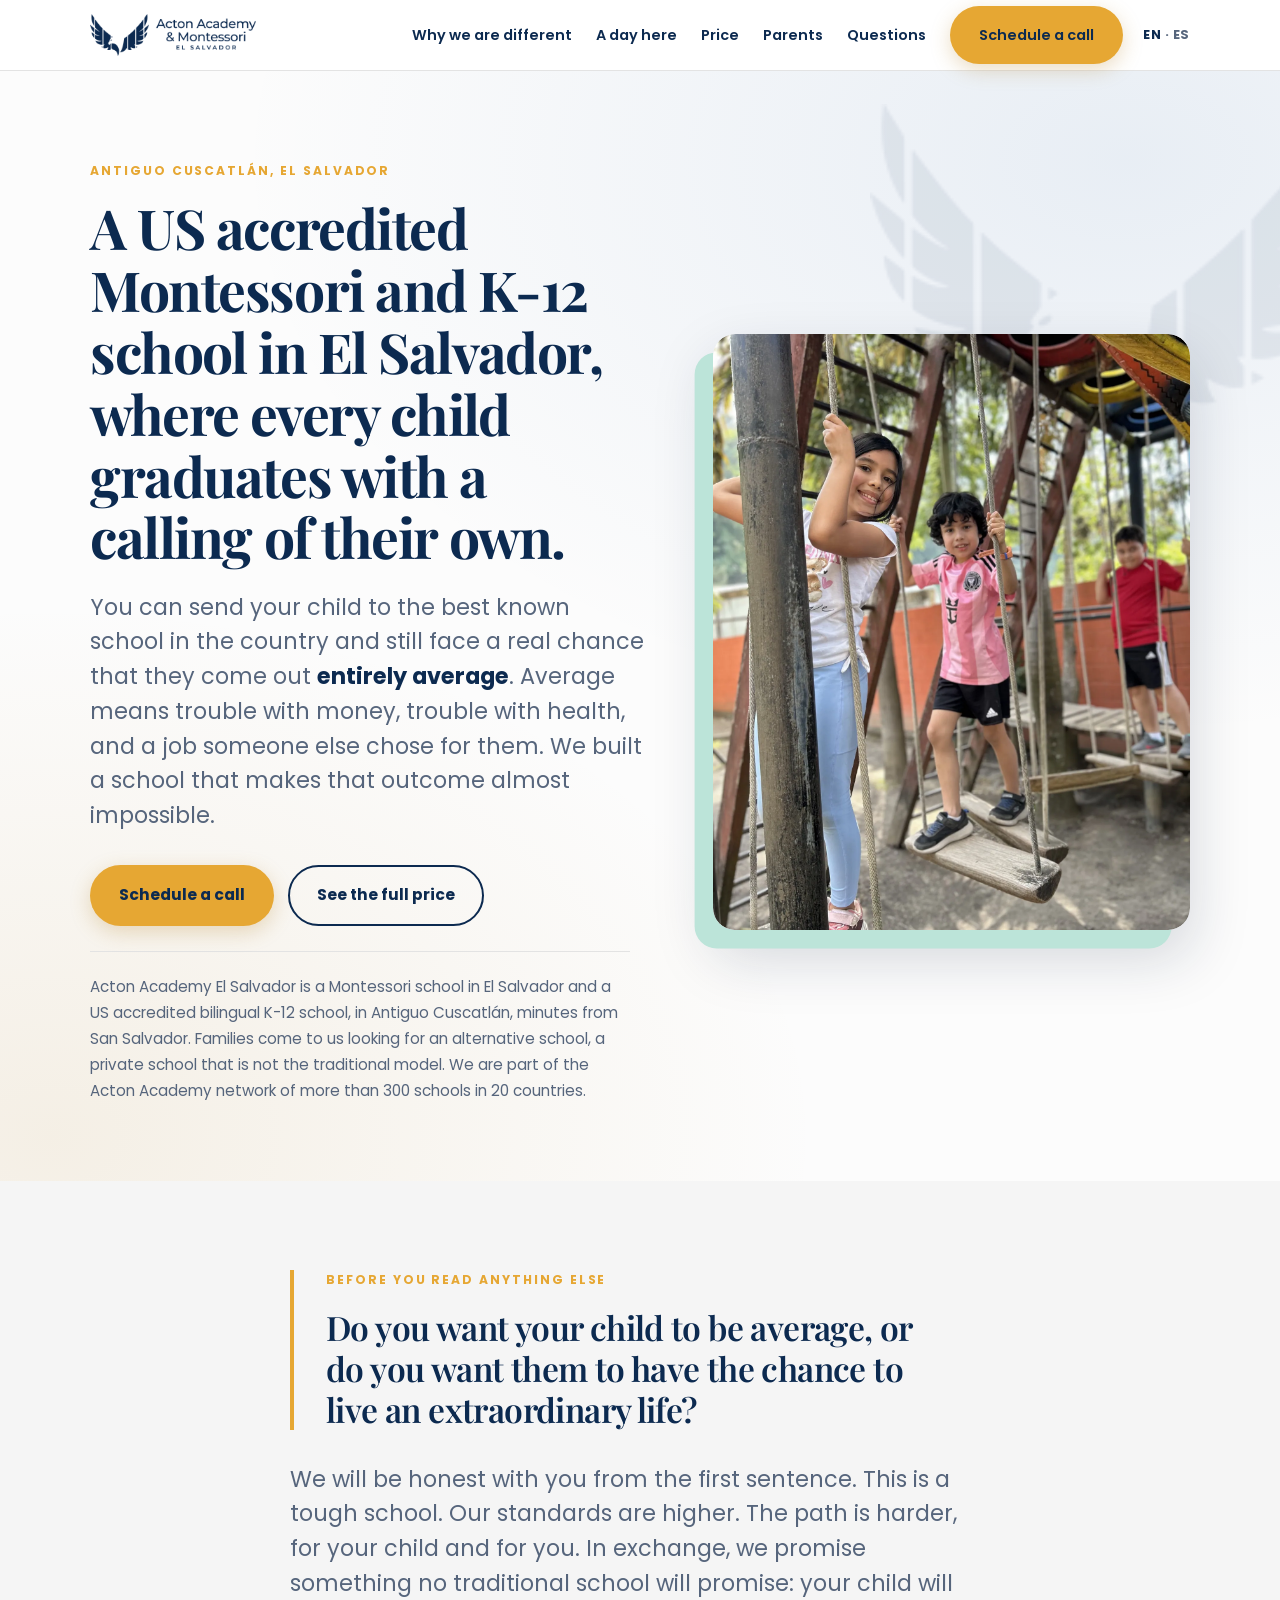
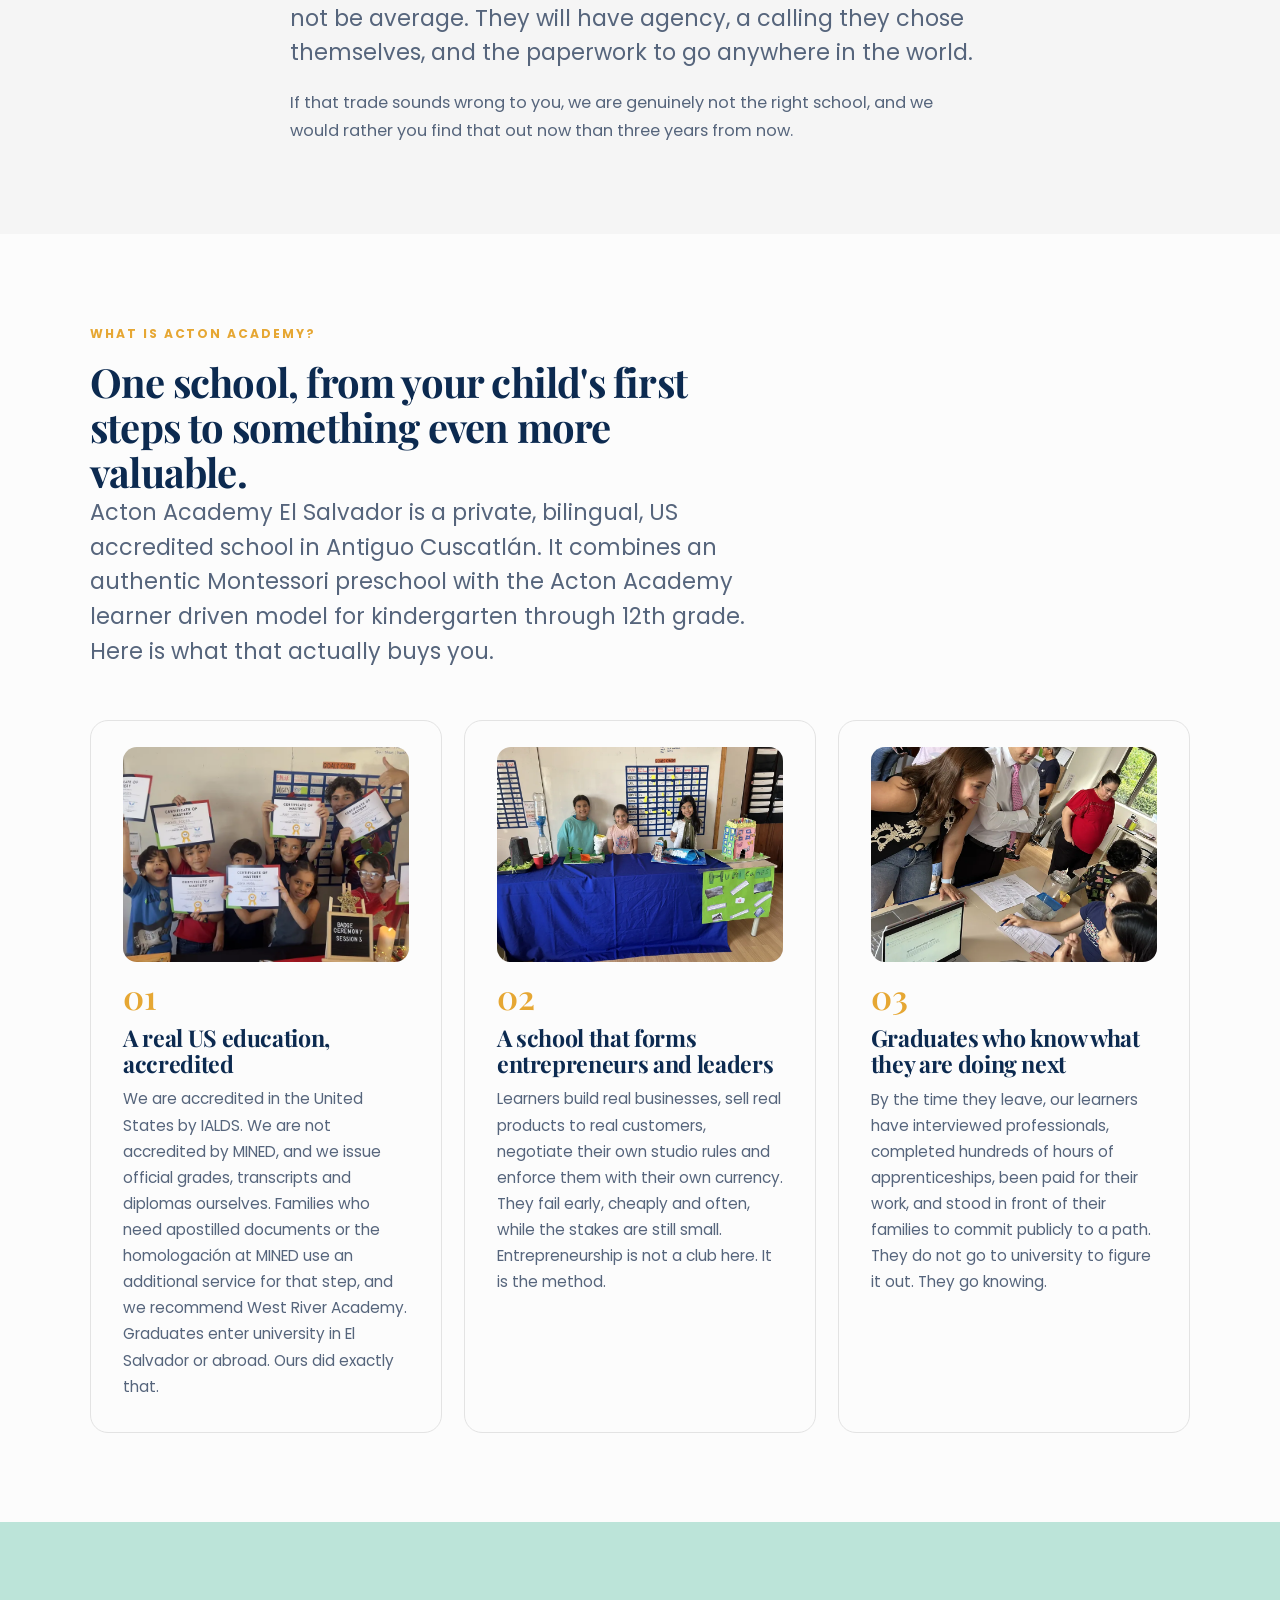
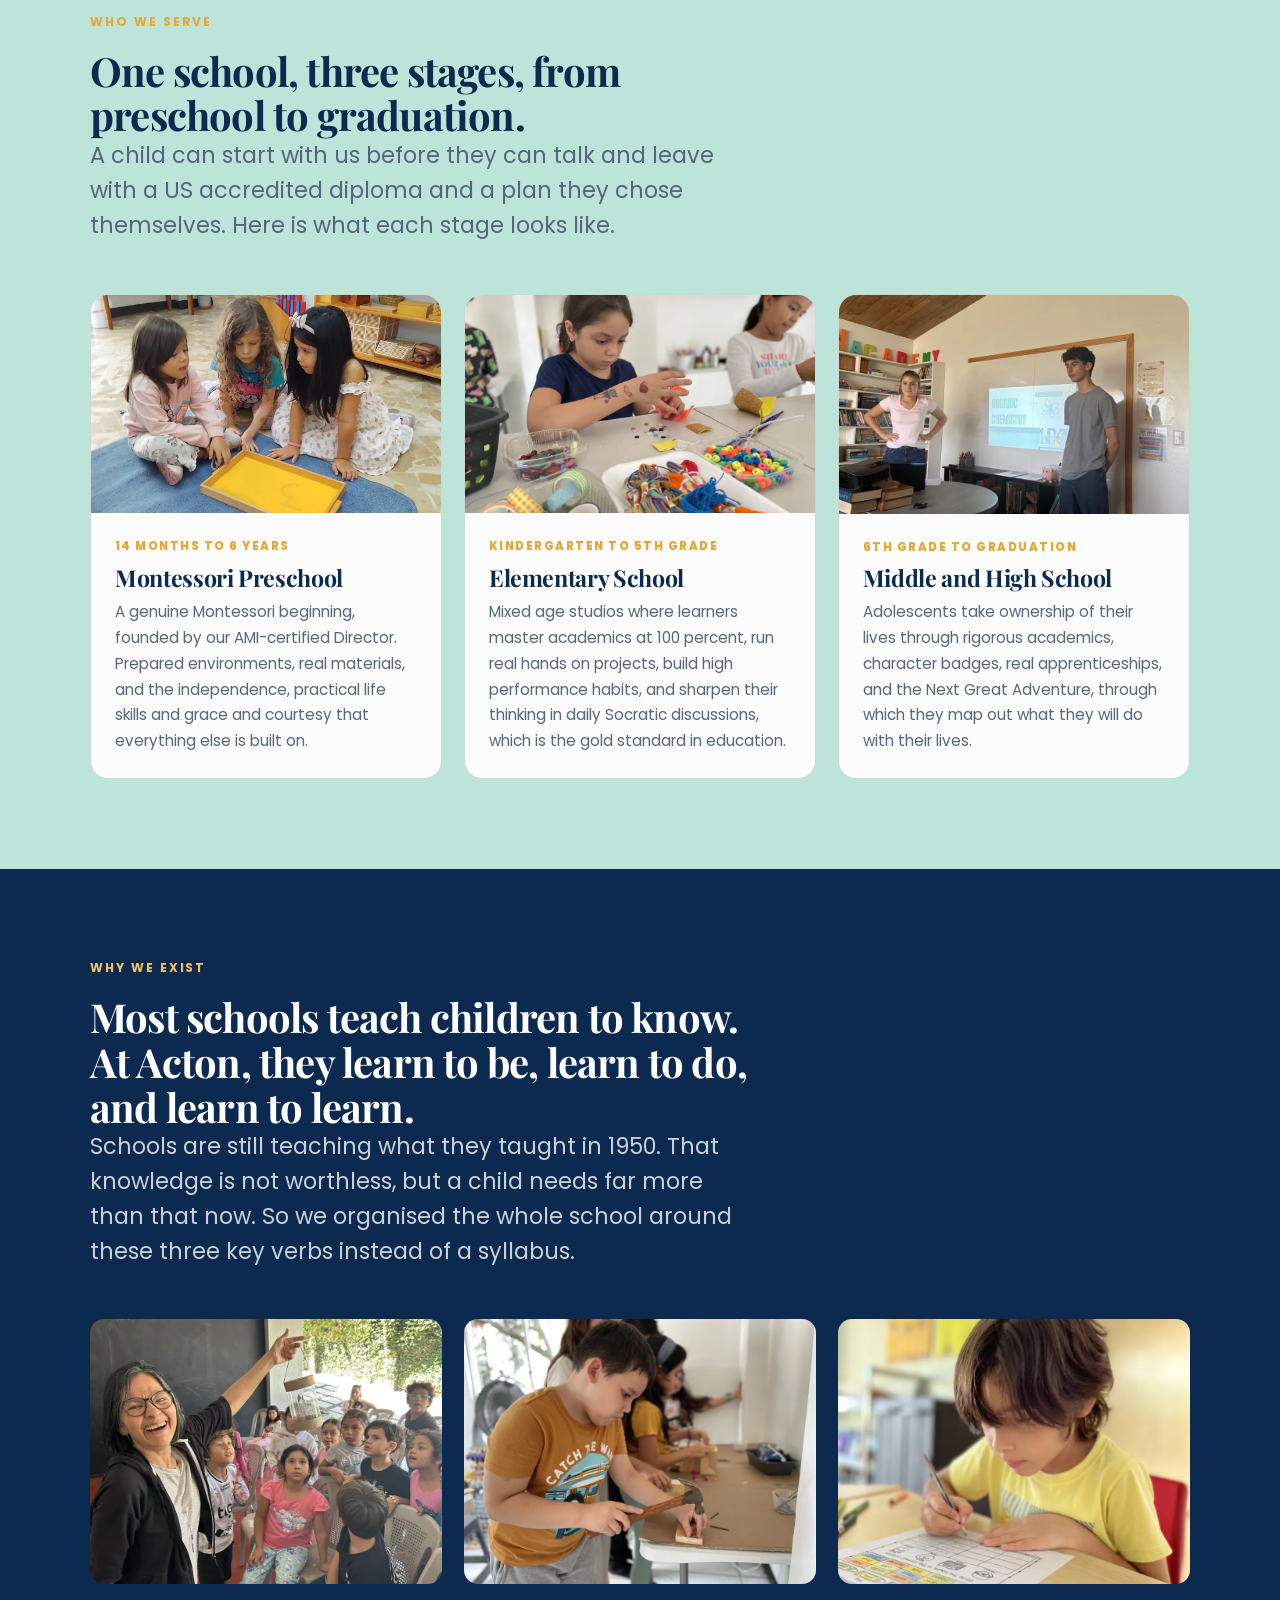
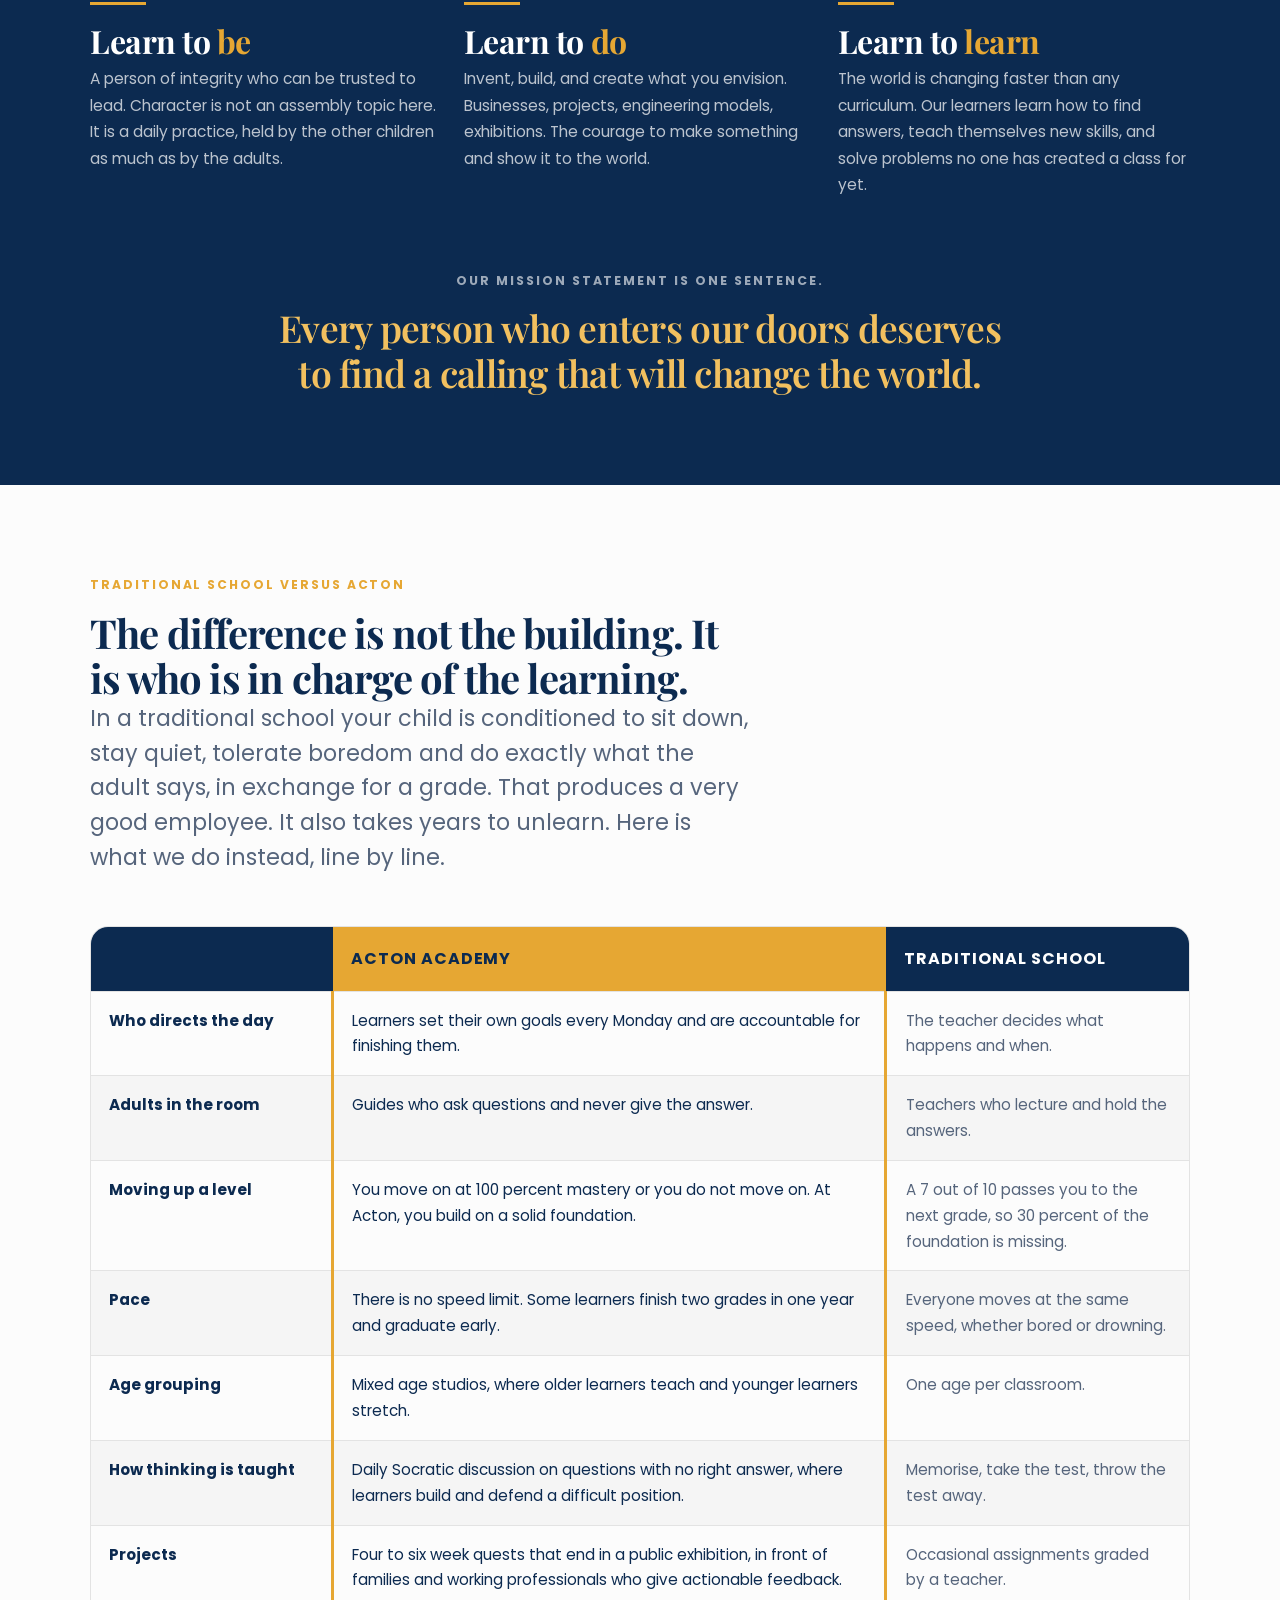
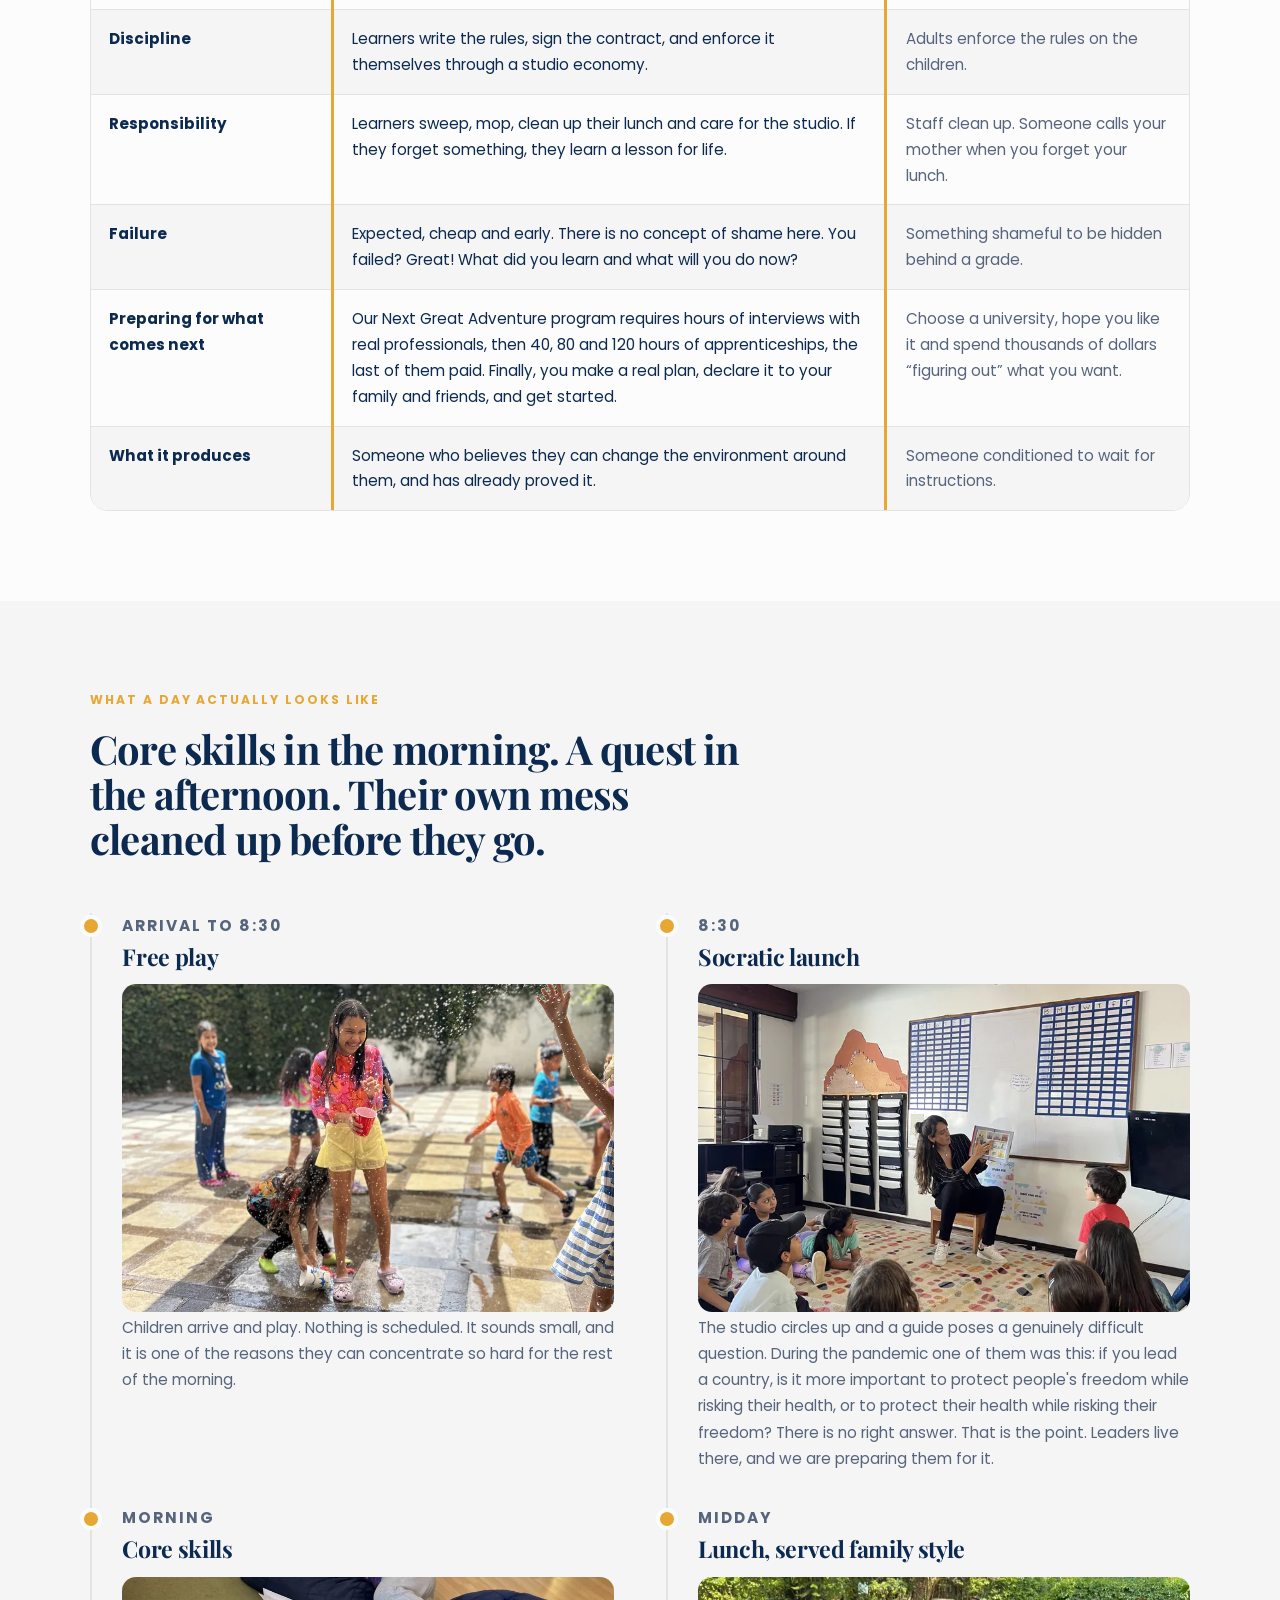
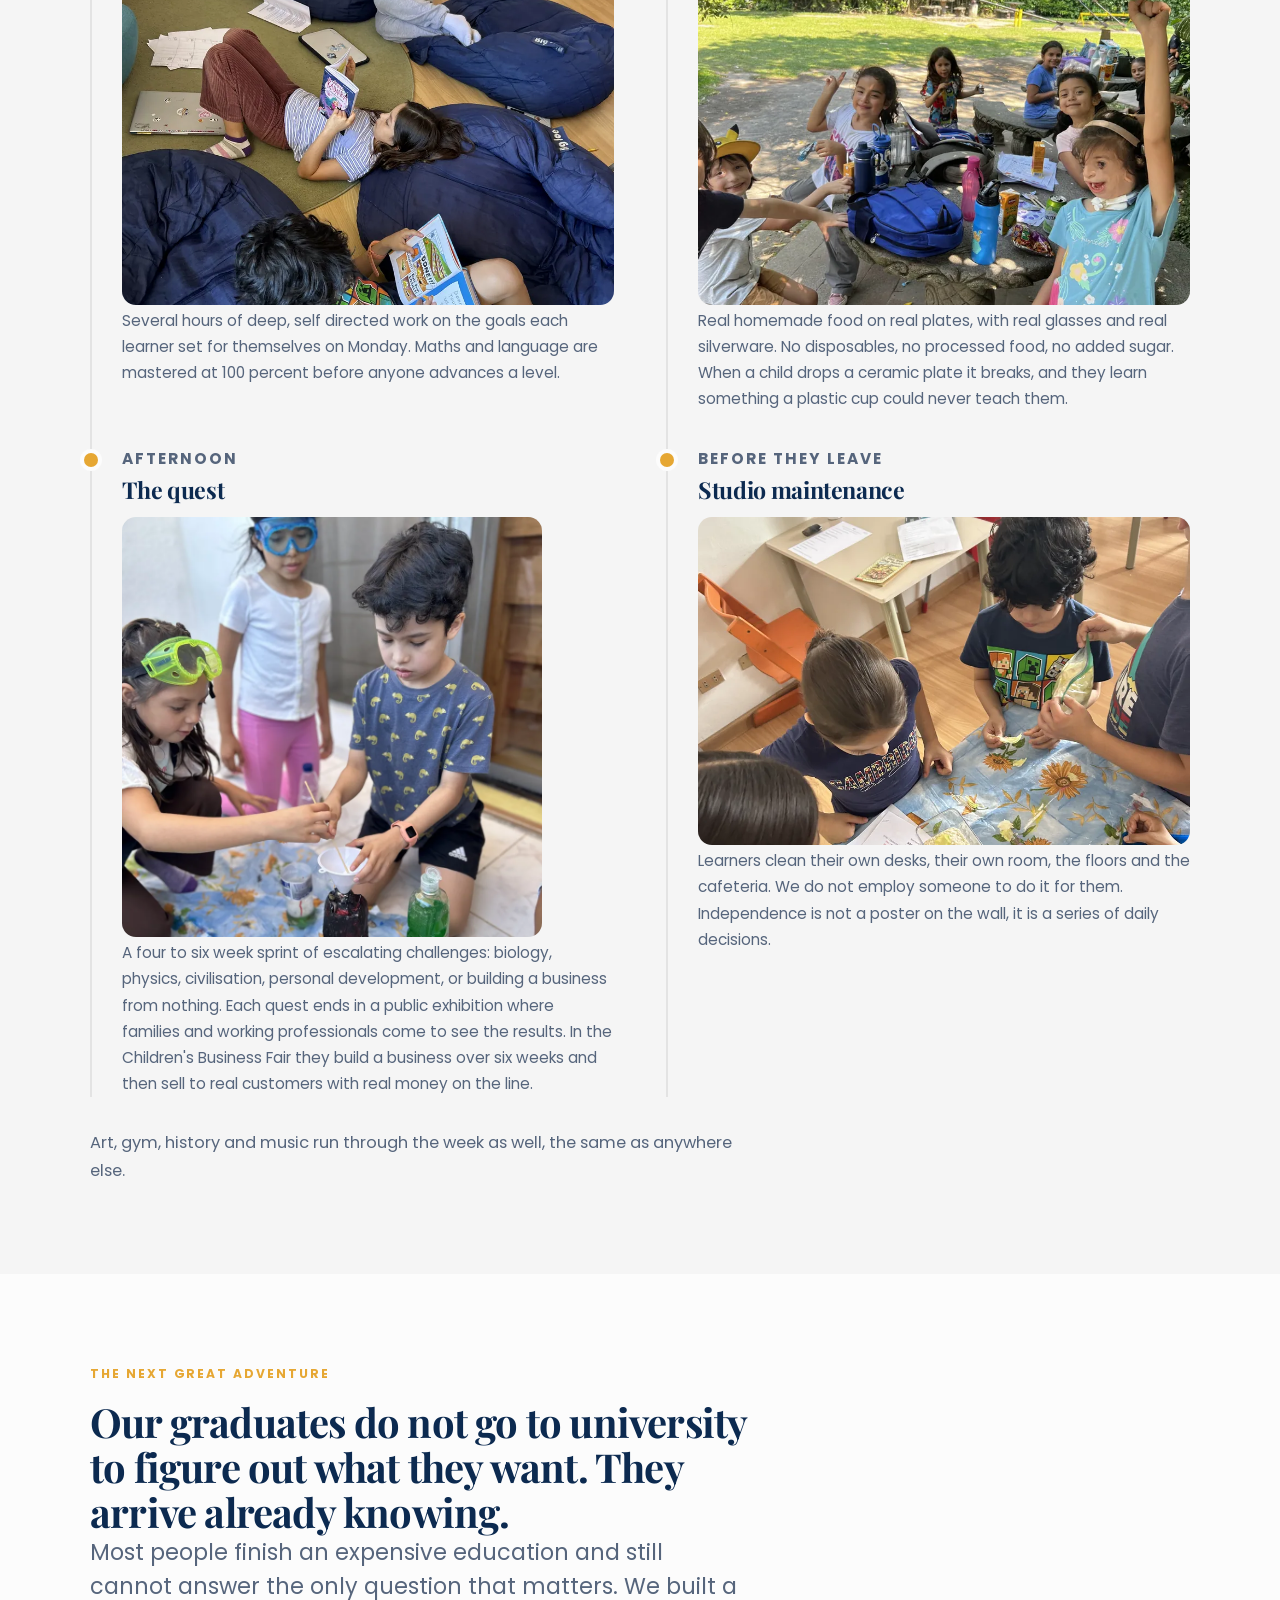
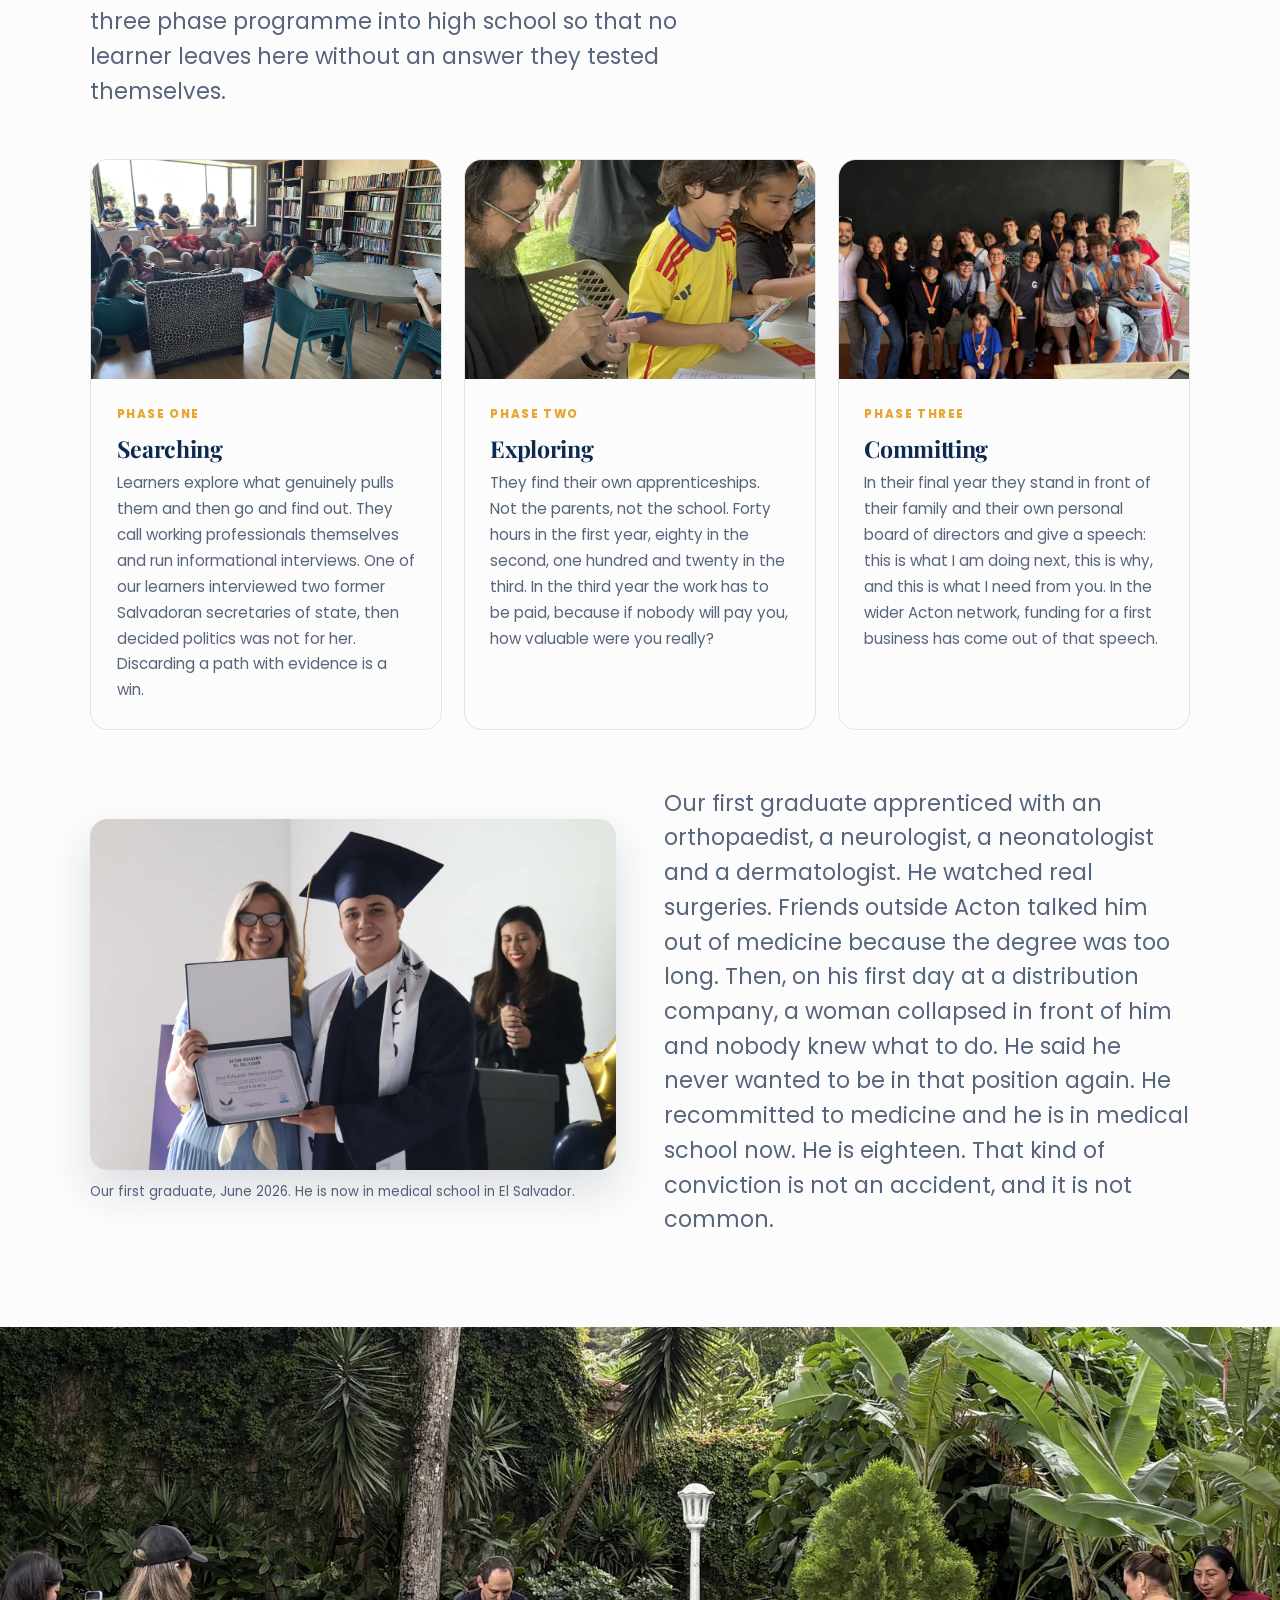
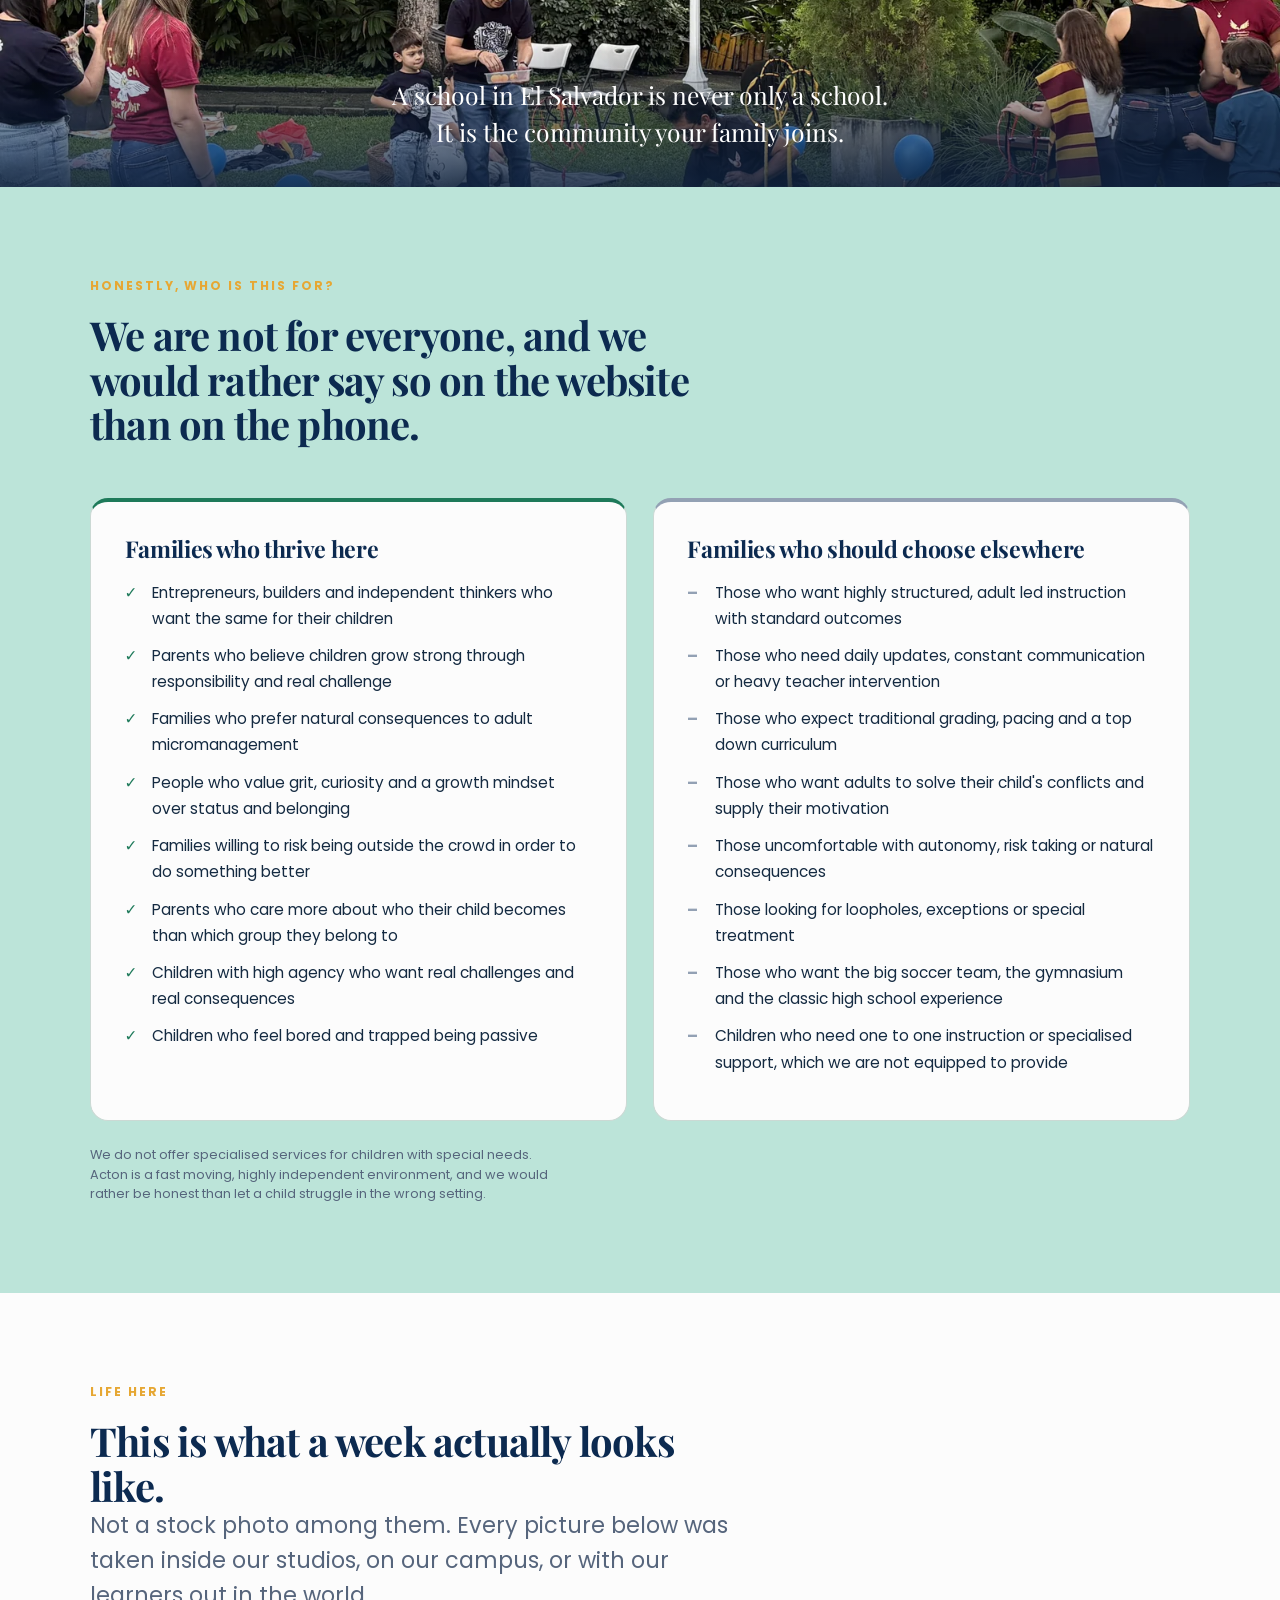
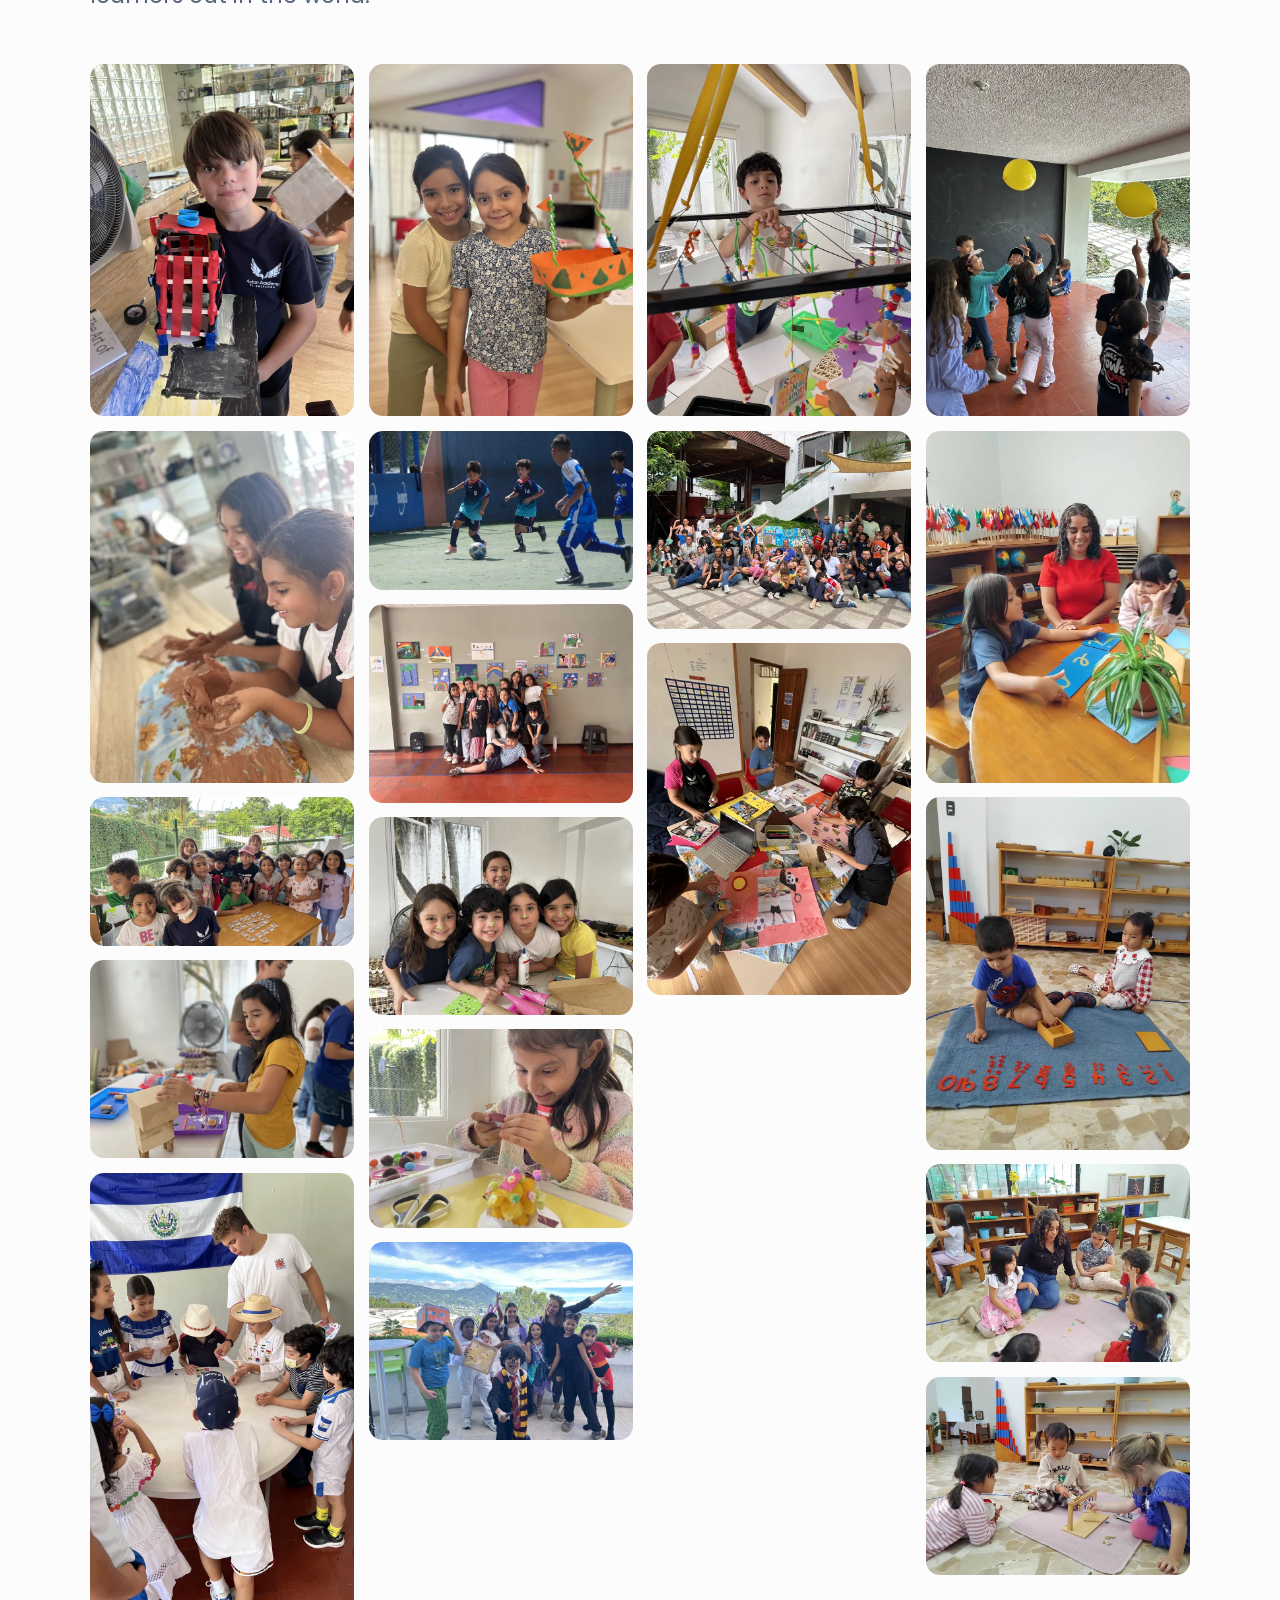
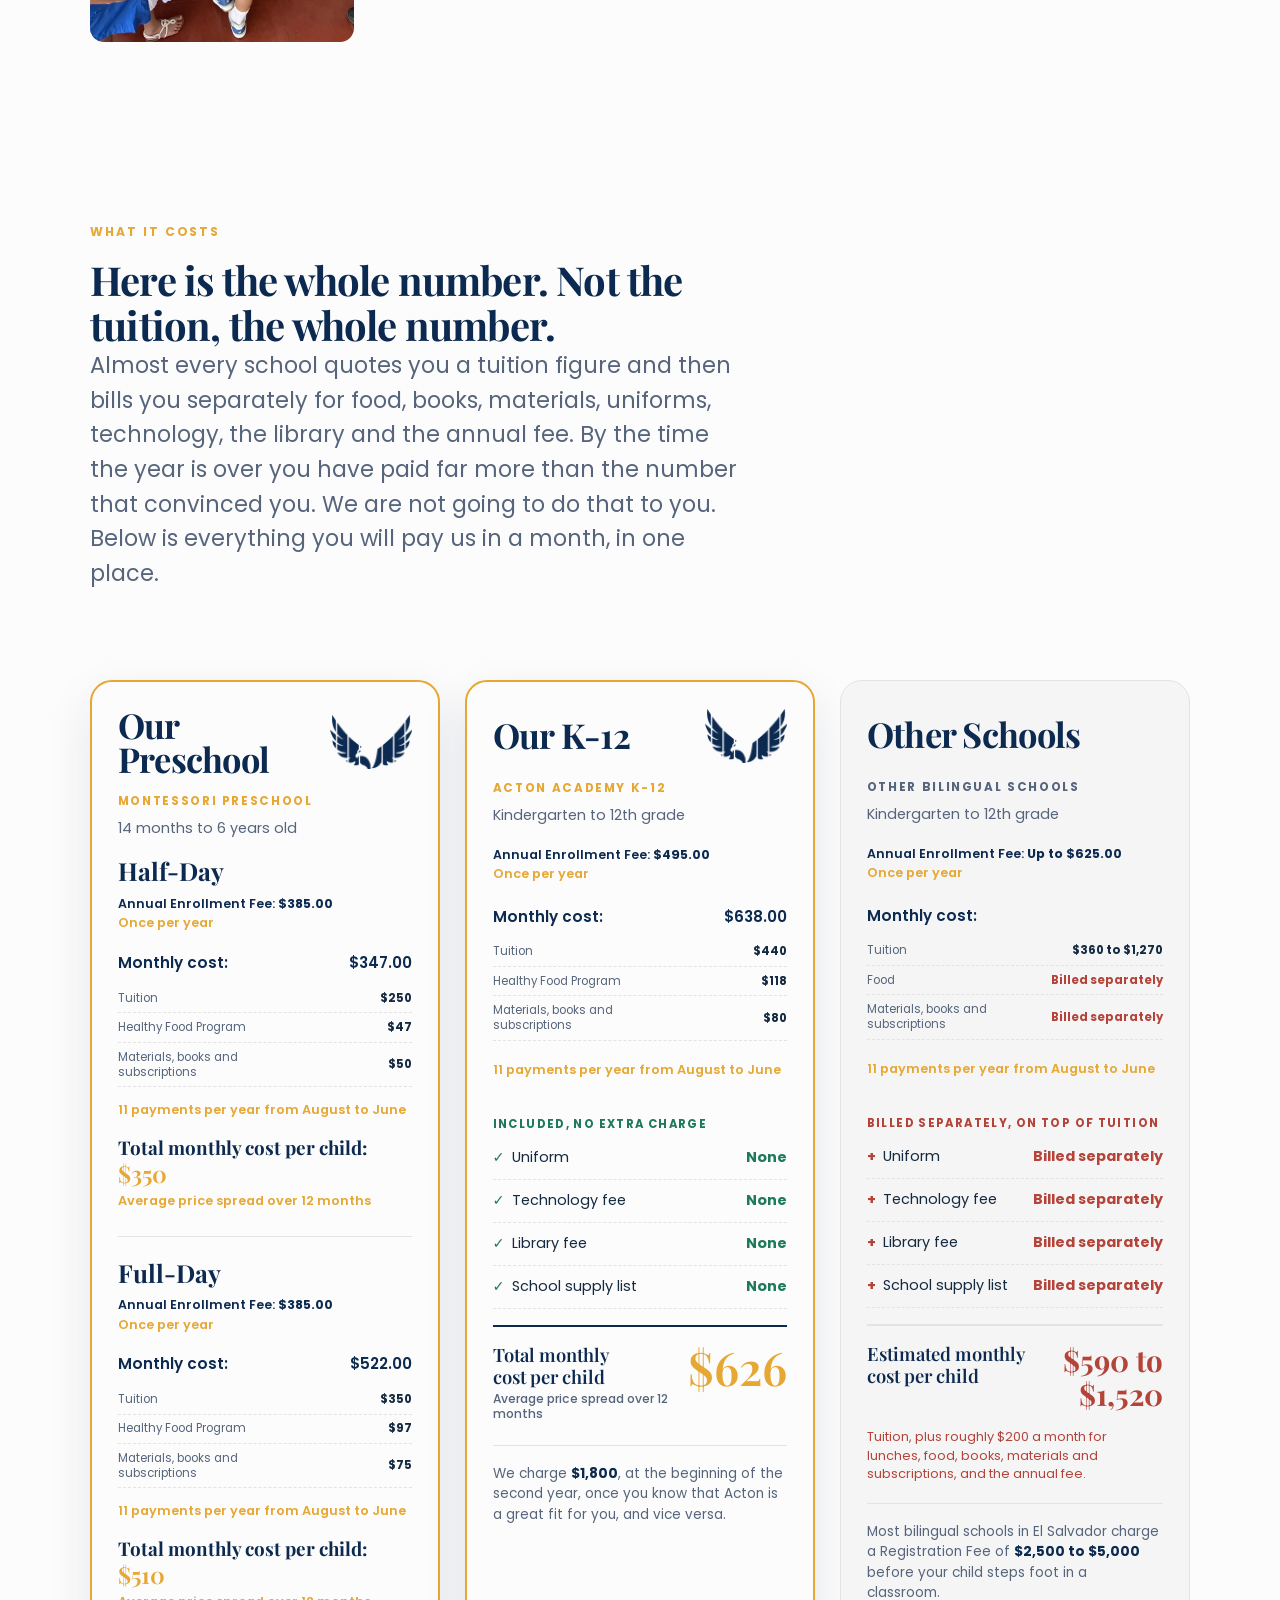
==== index.html @ bf90fe25 "Shannon's FAQ revisions, plus IVA and Bitcoin in the pricing section Rewrites ten answers from Shann" ====
<!DOCTYPE html>
<html lang="en">
<head>
<meta charset="UTF-8">
<meta name="viewport" content="width=device-width, initial-scale=1.0">
<title>Acton Academy El Salvador, Accredited Montessori and K-12 School</title>
<meta name="description" content="Looking for a Montessori or alternative private school in El Salvador? Acton Academy is a US accredited Montessori and K-12 school in Antiguo Cuscatlán, near San Salvador. Full price published.">
<meta name="keywords" content="Acton Academy El Salvador, Montessori school El Salvador, alternative school El Salvador, private school El Salvador, private school San Salvador, bilingual school El Salvador, international school El Salvador, Montessori preschool El Salvador, Antiguo Cuscatlán school, US accredited school El Salvador, learner driven school, Socratic school, colegio bilingue El Salvador, escuela Montessori El Salvador, homeschool alternative El Salvador, entrepreneurship school">

<link rel="canonical" href="https://www.actonacademyelsalvador.com/">
<link rel="alternate" hreflang="en" href="https://www.actonacademyelsalvador.com/">
<link rel="alternate" hreflang="es" href="https://www.actonacademyelsalvador.com/es/">
<link rel="alternate" hreflang="es-SV" href="https://www.actonacademyelsalvador.com/es/">
<link rel="alternate" hreflang="x-default" href="https://www.actonacademyelsalvador.com/">

<meta property="og:title" content="Acton Academy El Salvador, Accredited Montessori and K-12 School">
<meta property="og:description" content="A Montessori school in El Salvador and a US accredited K-12 school in Antiguo Cuscatlán, near San Salvador, where learners run their own education. Our full price is published, with nothing hidden.">
<meta property="og:type" content="website">
<meta property="og:url" content="https://www.actonacademyelsalvador.com/">
<meta property="og:image" content="https://www.actonacademyelsalvador.com/assets/images/social-share/social-share-acton-academy-actonacademyelsalvador.com.jpg">
<meta property="og:image:width" content="1200">
<meta property="og:image:height" content="630">
<meta property="og:image:alt" content="Acton Academy El Salvador, accredited Montessori and K-12 school in Antiguo Cuscatlán">
<meta property="og:site_name" content="Acton Academy El Salvador">
<meta property="og:locale" content="en_US">
<meta property="og:locale:alternate" content="es_SV">

<meta name="twitter:card" content="summary_large_image">
<meta name="twitter:title" content="Acton Academy El Salvador, Accredited Montessori and K-12 School">
<meta name="twitter:description" content="A Montessori school in El Salvador and a US accredited K-12 school in Antiguo Cuscatlán, near San Salvador, where learners run their own education. Our full price is published, with nothing hidden.">
<meta name="twitter:image" content="https://www.actonacademyelsalvador.com/assets/images/social-share/social-share-acton-academy-actonacademyelsalvador.com.jpg">

<meta name="robots" content="index, follow, max-image-preview:large, max-snippet:-1, max-video-preview:-1">
<meta name="author" content="Acton Academy El Salvador">
<meta name="theme-color" content="#0C2A50">
<meta name="geo.region" content="SV">
<meta name="geo.placename" content="Antiguo Cuscatlán, La Libertad, El Salvador">
<meta http-equiv="content-language" content="en">

<link rel="icon" href="favicon.ico" sizes="any">
<link rel="icon" type="image/png" sizes="32x32" href="favicon-32x32.png">
<link rel="icon" type="image/png" sizes="16x16" href="favicon-16x16.png">
<link rel="apple-touch-icon" sizes="180x180" href="apple-touch-icon.png">
<link rel="manifest" href="site.webmanifest">
<link rel="preload" as="image" type="image/webp" href="assets/images/hero/hero-learners-playground-acton-academy-actonacademyelsalvador.com.webp">
<link rel="alternate" type="text/plain" title="llms.txt" href="https://www.actonacademyelsalvador.com/llms.txt">

<link rel="preconnect" href="https://fonts.googleapis.com">
<link rel="preconnect" href="https://fonts.gstatic.com" crossorigin>
<link rel="preload" as="style" href="https://fonts.googleapis.com/css2?family=Playfair+Display:ital,wght@0,400..900;1,400..900&family=Poppins:wght@300;400;500;600;700&display=swap">
<link rel="stylesheet" href="https://fonts.googleapis.com/css2?family=Playfair+Display:ital,wght@0,400..900;1,400..900&family=Poppins:wght@300;400;500;600;700&display=swap" media="print" onload="this.media='all'">
<noscript><link rel="stylesheet" href="https://fonts.googleapis.com/css2?family=Playfair+Display:ital,wght@0,400..900;1,400..900&family=Poppins:wght@300;400;500;600;700&display=swap"></noscript>

<link rel="stylesheet" href="assets/css/tokens.css">
<link rel="stylesheet" href="assets/css/styles.css">

<script type="application/ld+json">
{
  "@context": "https://schema.org",
  "@graph": [
    {
      "@type": ["Organization", "School", "LocalBusiness"],
      "@id": "https://www.actonacademyelsalvador.com/#org",
      "name": "Acton Academy El Salvador",
      "alternateName": ["Acton Academy and Montessori El Salvador", "Acton El Salvador"],
      "url": "https://www.actonacademyelsalvador.com/",
      "logo": "https://www.actonacademyelsalvador.com/assets/images/logos/logo-acton-academy-actonacademyelsalvador.com.png",
      "image": "https://www.actonacademyelsalvador.com/assets/images/social-share/social-share-acton-academy-actonacademyelsalvador.com.jpg",
      "slogan": "Where you wish you had gone to school",
      "description": "Acton Academy El Salvador is a US accredited Montessori preschool and K-12 school in Antiguo Cuscatlán, El Salvador. Learners from 14 months to graduation set their own goals, master academics at 100 percent before advancing, debate in daily Socratic discussions, build real businesses and complete paid apprenticeships before they graduate.",
      "foundingDate": "2019",
      "areaServed": [{"@type": "City", "name": "Antiguo Cuscatlán"}, {"@type": "City", "name": "San Salvador"}, {"@type": "AdministrativeArea", "name": "La Libertad"}, {"@type": "Country", "name": "El Salvador"}],
      "knowsLanguage": ["en", "es"],
      "knowsAbout": [
        "Montessori education",
        "Acton Academy learner driven model",
        "Socratic discussion",
        "Mastery based learning",
        "Entrepreneurship education for children",
        "US accredited K-12 curriculum",
        "Apprenticeships for high school students",
        "Bilingual education in El Salvador"
      ],
      "telephone": "+50370991535",
      "priceRange": "$$$",
      "currenciesAccepted": "USD",
      "paymentAccepted": "Bank transfer, Credit card, Bitcoin",
      "address": {
        "@type": "PostalAddress",
        "streetAddress": "Avenida Teotl, Casa #7",
        "addressLocality": "Antiguo Cuscatlán",
        "addressRegion": "La Libertad",
        "addressCountry": "SV"
      },
      "contactPoint": {
        "@type": "ContactPoint",
        "telephone": "+50370991535",
        "contactType": "admissions",
        "areaServed": ["SV"],
        "availableLanguage": ["en", "es"]
      },
      "employee": {
        "@type": "Person",
        "name": "Shannon Falkenstein",
        "jobTitle": "Director",
        "description": "Master of Education, certified Montessori guide and Master Acton Socratic Guide."
      },
      "hasCredential": [
        {"@type": "EducationalOccupationalCredential", "name": "IALDS accreditation (United States)", "credentialCategory": "Accreditation"}
      ],
      "memberOf": {"@type": "Organization", "name": "Acton Academy Network", "url": "https://www.actonacademy.org"},
      "openingHoursSpecification": {
        "@type": "OpeningHoursSpecification",
        "dayOfWeek": ["Monday", "Tuesday", "Wednesday", "Thursday", "Friday"],
        "opens": "07:30",
        "closes": "15:30"
      }
    },
    {
      "@type": "WebSite",
      "@id": "https://www.actonacademyelsalvador.com/#website",
      "url": "https://www.actonacademyelsalvador.com/",
      "name": "Acton Academy El Salvador",
      "inLanguage": ["en", "es"],
      "publisher": {"@id": "https://www.actonacademyelsalvador.com/#org"},
      "about": {"@id": "https://www.actonacademyelsalvador.com/#org"}
    },
    {
      "@type": "OfferCatalog",
      "@id": "https://www.actonacademyelsalvador.com/#catalog",
      "name": "Programs",
      "itemListElement": [
        {"@type": "Offer", "priceCurrency": "USD", "price": "347", "priceSpecification": {"@type": "UnitPriceSpecification", "price": "347", "priceCurrency": "USD", "unitText": "MONTH"}, "itemOffered": {"@type": "Service", "name": "Montessori Preschool, half day", "description": "Authentic Montessori for children 14 months to 6 years, half day, led by certified Montessori guides. Monthly cost covering tuition, the healthy food program and materials, books and subscriptions, paid in 11 payments from August to June, plus an annual enrollment fee of 385 US dollars.", "provider": {"@id": "https://www.actonacademyelsalvador.com/#org"}}},
        {"@type": "Offer", "priceCurrency": "USD", "price": "522", "priceSpecification": {"@type": "UnitPriceSpecification", "price": "522", "priceCurrency": "USD", "unitText": "MONTH"}, "itemOffered": {"@type": "Service", "name": "Montessori Preschool, full day", "description": "Authentic Montessori for children 14 months to 6 years, full day, led by certified Montessori guides. Monthly cost covering tuition, the healthy food program and materials, books and subscriptions, paid in 11 payments from August to June, plus an annual enrollment fee of 385 US dollars.", "provider": {"@id": "https://www.actonacademyelsalvador.com/#org"}}},
        {"@type": "Offer", "priceCurrency": "USD", "price": "638", "priceSpecification": {"@type": "UnitPriceSpecification", "price": "638", "priceCurrency": "USD", "unitText": "MONTH"}, "itemOffered": {"@type": "Service", "name": "Acton Academy K-12", "description": "US accredited, mastery based, learner driven K-12 program with Socratic discussion, quests, exhibitions and apprenticeships. Monthly cost covering 440 tuition, 118 healthy food program and 80 materials, books and subscriptions, paid in 11 payments from August to June, plus an annual enrollment fee of 495 US dollars.", "provider": {"@id": "https://www.actonacademyelsalvador.com/#org"}}}
      ]
    },
    {
      "@type": "FAQPage",
      "@id": "https://www.actonacademyelsalvador.com/#faq",
      "mainEntity": [
        {"@type": "Question", "name": "How is Acton different from a traditional school?",
         "acceptedAnswer": {"@type": "Answer", "text": "Traditional school is mostly adult directed. Acton is learner driven. In a traditional model, teachers generally decide what students learn, when they learn it, and how they demonstrate success. At Acton, learners take much more ownership: they set goals, work at their own pace toward mastery, solve real problems, participate in Socratic discussions, complete hands-on Quests, present their learning to an audience, and learn to be accountable for their choices and progress. The deeper difference is the purpose. Acton is not only asking, “What does this child know?” but also, “Who is this child becoming?” The model emphasizes independence, responsibility, character, learning how to learn, and eventually discovering a calling. Guides coach and ask questions rather than constantly directing or rescuing learners."}},
        {"@type": "Question", "name": "Who thrives at Acton Academy?",
         "acceptedAnswer": {"@type": "Answer", "text": "Children who thrive: Demonstrate curiosity, initiative, and independence. Want real challenges and expect real consequences. Prefer hands-on work, projects, and problem solving. Have high agency and enthusiasm. Crave autonomy and want to actively direct their own learning. Feel bored and desperate being passive. Families who thrive: Practice the authoritative parenting style, high love and high limits. Believe children develop strength through responsibility and challenge. Value grit, curiosity, and a growth mindset. Believe that children are anti-fragile. Prefer natural consequences over adult micromanagement. Appreciate clear boundaries and high expectations. Are more interested in character and real responsibility than in status and belonging. Appreciate that there is an increasingly wide range of post-secondary opportunities. Have a heroic mindset. Acton is not the best fit for families who: Practice authoritarian, permissive, over-involved or neglectful parenting styles. Prefer highly structured, adult-led instruction with standard outcomes. Need daily updates, constant communication, or heavy teacher intervention. Expect traditional grading, pacing, or top-down curriculum. Want adults to solve conflicts or motivate their children. Are uncomfortable with autonomy, risk-taking, or natural consequences. Seek loopholes, exceptions or special treatment. Need one-on-one instruction, extra help or behavior management. Have a victim mindset or blame others for problems. If you are not sure whether your child would thrive here, schedule a call with us. We can talk specifically about your child's personality, strengths, challenges, learning style, and what they need from a school."}},
        {"@type": "Question", "name": "Is Acton Academy El Salvador accredited? Is it recognized by MINED?",
         "acceptedAnswer": {"@type": "Answer", "text": "Acton Academy El Salvador is accredited in the United States by the International Association of Learner Driven Schools (IALDS) and is a full member of the Acton Academy Global Affiliate Network. We are not accredited directly by MINED in El Salvador. Acton Academy El Salvador issues official grades, report cards, transcripts, certificates of completed grade level, letters of conduct, and financial solvency letters. Families who need official recognition by MINED can use these records to obtain apostilled documentation from the United States and then use those to complete the homologación process in El Salvador under the Hague Convention. We have experience with and recommend West River Academy for this process. Upon graduation, families may also request an apostilled US issued high school diploma and transcript through an Acton affiliate school in Georgia, USA, so that their graduate can enroll in university in El Salvador or anywhere in the world. Our first graduate is currently enrolled in medical school in El Salvador, and we have had learners transfer from Acton Academy El Salvador to both local and international schools all around the world, without difficulty."}},
        {"@type": "Question", "name": "Do Acton graduates get into university?",
         "acceptedAnswer": {"@type": "Answer", "text": "Yes. Acton Academy El Salvador graduated its first learner in June 2026. He began with us at age eight, completed apprenticeships with an orthopaedist, neurologist, neonatologist, and dermatologist, and is now studying medicine at Universidad Dr. José Matías Delgado in El Salvador. And he is the first of many. Across the global Acton network, graduates have gone on to universities, entrepreneurship, creative careers, apprenticeships, and professional work. Acton graduates have been accepted to universities including Vanderbilt, Georgia Tech, UT Austin, Rice, the University of Chicago, Notre Dame, Cornell, the Ross School of Business at the University of Michigan, and others. Some have turned internships into jobs. Others have built companies, developed patents, or created careers in media and technology. Our goal is not to push every learner toward one definition of success. University is absolutely available to Acton learners. It is simply not the only successful outcome."}},
        {"@type": "Question", "name": "Who teaches my child, and what qualifications do your Guides have?",
         "acceptedAnswer": {"@type": "Answer", "text": "Our school was founded by Shannon Falkenstein and Carmen Castro Dardano, both with deep experience in education. Shannon studied at Emory University, earned a master's degree in education from NYU, and is a certified Montessori Guide. Carmen holds a degree in Early Childhood Education, is a certified Montessori Guide, and is a certified Montessori Administrator. Every Montessori Guide at our school is a certified Montessori Guide with formal Montessori training and classroom experience. In Acton, our Guides have university degrees in education or related fields, years of experience working with young people, and training through the Acton network as Socratic Guides. Our team is trained specifically for the kind of education we provide: Montessori, Socratic dialogue, learner driven education, and coaching young people toward independence."}}
      ]
    }
  ]
}
</script>
</head>
<body>
<a class="skip" href="#main">Skip to content</a>

<header class="site-header">
  <div class="wrap header-inner">
    <a class="brand" href="index.html">
      <img class="brand-logo" src="assets/images/logos/logo-horizontal-navy-acton-academy-actonacademyelsalvador.com.png" alt="Acton Academy and Montessori El Salvador" width="900" height="228">
    </a>
    <button class="nav-toggle" type="button" aria-expanded="false" aria-controls="primary-nav" aria-label="Open menu">
      <svg viewBox="0 0 24 24" fill="none" stroke="currentColor" stroke-width="2" aria-hidden="true"><path d="M3 6h18M3 12h18M3 18h18"/></svg>
    </button>
    <nav class="nav" id="primary-nav" aria-label="Main">
      <a href="#different">Why we are different</a>
      <a href="#day">A day here</a>
      <a href="#pricing">Price</a>
      <a href="testimonials.html">Parents</a>
      <a href="faq.html">Questions</a>
      <a class="btn btn-primary" href="https://share.hsforms.com/2h3skzeE0QYiYAQn0uWO0YQe5xzt" target="_blank" rel="noopener">Schedule a call</a>
    </nav>
    <div class="lang"><span class="active">EN</span> &middot; <a href="es/index.html" hreflang="es">ES</a></div>
  </div>
</header>

<main id="main">

  <!-- HERO -->
  <section class="hero">
    <div class="wrap hero-grid">
      <div>
        <p class="eyebrow">Antiguo Cuscatlán, El Salvador</p>
        <h1>A US accredited Montessori and K-12 school in El Salvador, where every child graduates with a calling of their own.</h1>
        <p class="lede">You can send your child to the best known school in the country and still face a real chance that they come out <strong>entirely average</strong>. Average means trouble with money, trouble with health, and a job someone else chose for them. We built a school that makes that outcome almost impossible.</p>
        <div class="btn-row">
          <a class="btn btn-primary" href="https://share.hsforms.com/2h3skzeE0QYiYAQn0uWO0YQe5xzt" target="_blank" rel="noopener">Schedule a call</a>
          <a class="btn btn-ghost" href="#pricing">See the full price</a>
        </div>
        <p class="hero-locator">Acton Academy El Salvador is a Montessori school in El Salvador and a US accredited bilingual K-12 school, in Antiguo Cuscatlán, minutes from San Salvador. Families come to us looking for an alternative school, a private school that is not the traditional model. We are part of the Acton Academy network of more than 300 schools in 20 countries.</p>
      </div>
      <div class="hero-media">
        <div class="shot"><img src="assets/images/hero/hero-learners-playground-acton-academy-actonacademyelsalvador.com.webp" alt="Learners climbing and playing on the outdoor structure at Acton Academy El Salvador in Antiguo Cuscatlan" width="1500" height="2000" fetchpriority="high" decoding="async"></div>
      </div>
    </div>
  </section>

  <!-- THE QUESTION -->
  <section class="tint">
    <div class="wrap narrow">
      <div class="question reveal">
        <p class="eyebrow">Before you read anything else</p>
        <p class="big">Do you want your child to be average, or do you want them to have the chance to live an extraordinary life?</p>
      </div>
      <p class="lede reveal" style="margin-top:2rem">We will be honest with you from the first sentence. This is a tough school. Our standards are higher. The path is harder, for your child and for you. In exchange, we promise something no traditional school will promise: your child will not be average. They will have agency, a calling they chose themselves, and the paperwork to go anywhere in the world.</p>
      <p class="reveal" style="margin-top:1.2rem;color:var(--muted)">If that trade sounds wrong to you, we are genuinely not the right school, and we would rather you find that out now than three years from now.</p>
    </div>
  </section>

  <!-- WHAT IS ACTON -->
  <section id="what">
    <div class="wrap">
      <div class="section-head reveal">
        <p class="eyebrow">What is Acton Academy?</p>
        <h2>One school, from your child's first steps to something even more valuable.</h2>
        <p class="lede">Acton Academy El Salvador is a private, bilingual, US accredited school in Antiguo Cuscatlán. It combines an authentic Montessori preschool with the Acton Academy learner driven model for kindergarten through 12th grade. Here is what that actually buys you.</p>
      </div>
      <div class="cards cards-3">
        <div class="card reveal">
          <div class="shot shot-4x3"><img src="assets/images/gallery/mastery-badge-ceremony-acton-academy-actonacademyelsalvador.com.webp" alt="Learners at Acton Academy El Salvador holding their Certificates of Mastery at a badge ceremony" loading="lazy" decoding="async" width="1000" height="562"></div>
          <span class="num">01</span>
          <h3>A real US education, accredited</h3>
          <p>We are accredited in the United States by IALDS. We are not accredited by MINED, and we issue official grades, transcripts and diplomas ourselves. Families who need apostilled documents or the homologaci&oacute;n at MINED use an additional service for that step, and we recommend West River Academy. Graduates enter university in El Salvador or abroad. Ours did exactly that.</p>
        </div>
        <div class="card reveal">
          <div class="shot shot-4x3"><img src="assets/images/gallery/business-exhibition-presentation-acton-academy-actonacademyelsalvador.com.webp" alt="Learners presenting their own business project at a public exhibition at Acton Academy El Salvador" loading="lazy" decoding="async" width="1000" height="750"></div>
          <span class="num">02</span>
          <h3>A school that forms entrepreneurs and leaders</h3>
          <p>Learners build real businesses, sell real products to real customers, negotiate their own studio rules and enforce them with their own currency. They fail early, cheaply and often, while the stakes are still small. Entrepreneurship is not a club here. It is the method.</p>
        </div>
        <div class="card reveal">
          <div class="shot shot-4x3"><img src="assets/images/gallery/apprenticeship-professional-visit-acton-academy-actonacademyelsalvador.com.webp" alt="An Acton Academy El Salvador learner in shirt and tie presenting work to visiting professionals" loading="lazy" decoding="async" width="1000" height="1333"></div>
          <span class="num">03</span>
          <h3>Graduates who know what they are doing next</h3>
          <p>By the time they leave, our learners have interviewed professionals, completed hundreds of hours of apprenticeships, been paid for their work, and stood in front of their families to commit publicly to a path. They do not go to university to figure it out. They go knowing.</p>
        </div>
      </div>
    </div>
  </section>

  <!-- WHO WE SERVE -->
  <section class="tint-cool" id="programs">
    <div class="wrap">
      <div class="section-head reveal">
        <p class="eyebrow">Who we serve</p>
        <h2>One school, three stages, from preschool to graduation.</h2>
        <p class="lede">A child can start with us before they can talk and leave with a US accredited diploma and a plan they chose themselves. Here is what each stage looks like.</p>
      </div>
      <div class="programs">
        <article class="program reveal">
          <div class="shot"><img src="assets/images/gallery/montessori-preschool-number-work-acton-academy-actonacademyelsalvador.com.webp" alt="Three preschool children working together with Montessori number materials on a mat at Acton Academy El Salvador" loading="lazy" decoding="async" width="1200" height="750"></div>
          <div class="program-body">
            <p class="ages">14 months to 6 years</p>
            <h3>Montessori Preschool</h3>
            <p>A genuine Montessori beginning, founded by our AMI-certified Director. Prepared environments, real materials, and the independence, practical life skills and grace and courtesy that everything else is built on.</p>
          </div>
        </article>
        <article class="program reveal">
          <div class="shot"><img src="assets/images/gallery/elementary-studio-hands-on-acton-academy-actonacademyelsalvador.com.webp" alt="Learners in the elementary studio doing hands on project work at Acton Academy El Salvador" loading="lazy" decoding="async" width="1000" height="750"></div>
          <div class="program-body">
            <p class="ages">Kindergarten to 5th grade</p>
            <h3>Elementary School</h3>
            <p>Mixed age studios where learners master academics at 100 percent, run real hands on projects, build high performance habits, and sharpen their thinking in daily Socratic discussions, which is the gold standard in education.</p>
          </div>
        </article>
        <article class="program reveal">
          <div class="shot"><img src="assets/images/gallery/high-school-presentation-acton-academy-actonacademyelsalvador.com.webp" alt="Two high school learners presenting an organic chemistry session at Acton Academy El Salvador" loading="lazy" decoding="async" width="1000" height="562"></div>
          <div class="program-body">
            <p class="ages">6th grade to graduation</p>
            <h3>Middle and High School</h3>
            <p>Adolescents take ownership of their lives through rigorous academics, character badges, real apprenticeships, and the Next Great Adventure, through which they map out what they will do with their lives.</p>
          </div>
        </article>
      </div>
    </div>
  </section>

  <!-- WHY WE EXIST -->
  <section class="dark">
    <div class="wrap">
      <div class="section-head reveal">
        <p class="eyebrow">Why we exist</p>
        <h2>Most schools teach children to know. At Acton, they learn to be, learn to do, and learn to learn.</h2>
        <p class="lede">Schools are still teaching what they taught in 1950. That knowledge is not worthless, but a child needs far more than that now. So we organised the whole school around these three key verbs instead of a syllabus.</p>
      </div>
      <div class="verbs">
        <div class="verb reveal">
          <div class="shot shot-4x3"><img src="assets/images/gallery/learn-to-be-guide-with-learners-acton-academy-actonacademyelsalvador.com.webp" alt="A guide laughing with her learners in a studio at Acton Academy El Salvador" loading="lazy" decoding="async" width="900" height="1200"></div>
          <div class="rule"></div>
          <h3>Learn to <span>be</span></h3>
          <p>A person of integrity who can be trusted to lead. Character is not an assembly topic here. It is a daily practice, held by the other children as much as by the adults.</p>
        </div>
        <div class="verb reveal">
          <div class="shot shot-4x3"><img src="assets/images/gallery/learn-to-do-building-with-wood-acton-academy-actonacademyelsalvador.com.webp" alt="A learner building with wood and real tools at Acton Academy El Salvador" loading="lazy" decoding="async" width="900" height="675"></div>
          <div class="rule"></div>
          <h3>Learn to <span>do</span></h3>
          <p>Invent, build, and create what you envision. Businesses, projects, engineering models, exhibitions. The courage to make something and show it to the world.</p>
        </div>
        <div class="verb reveal">
          <div class="shot shot-4x3"><img src="assets/images/gallery/learn-to-learn-focused-work-acton-academy-actonacademyelsalvador.com.webp" alt="A learner concentrating on his own self directed work at Acton Academy El Salvador" loading="lazy" decoding="async" width="900" height="1200"></div>
          <div class="rule"></div>
          <h3>Learn to <span>learn</span></h3>
          <p>The world is changing faster than any curriculum. Our learners learn how to find answers, teach themselves new skills, and solve problems no one has created a class for yet.</p>
        </div>
      </div>
      <div class="mission reveal">
        <p class="mission-intro">Our mission statement is one sentence.</p>
        <p class="mission-line">Every person who enters our doors deserves to find a calling that will change the world.</p>
      </div>
    </div>
  </section>

  <!-- COMPARISON -->
  <section id="different">
    <div class="wrap">
      <div class="section-head reveal">
        <p class="eyebrow">Traditional school versus Acton</p>
        <h2>The difference is not the building. It is who is in charge of the learning.</h2>
        <p class="lede">In a traditional school your child is conditioned to sit down, stay quiet, tolerate boredom and do exactly what the adult says, in exchange for a grade. That produces a very good employee. It also takes years to unlearn. Here is what we do instead, line by line.</p>
      </div>
      <div class="compare-wrap reveal">
        <table class="compare">
          <thead>
            <tr>
              <th scope="col">&nbsp;</th>
              <th scope="col">Acton Academy</th>
              <th scope="col">Traditional school</th>
            </tr>
          </thead>
          <tbody>
            <tr><td>Who directs the day</td><td class="cmp-us">Learners set their own goals every Monday and are accountable for finishing them.</td><td class="cmp-them">The teacher decides what happens and when.</td></tr>
            <tr><td>Adults in the room</td><td class="cmp-us">Guides who ask questions and never give the answer.</td><td class="cmp-them">Teachers who lecture and hold the answers.</td></tr>
            <tr><td>Moving up a level</td><td class="cmp-us">You move on at 100 percent mastery or you do not move on. At Acton, you build on a solid foundation.</td><td class="cmp-them">A 7 out of 10 passes you to the next grade, so 30 percent of the foundation is missing.</td></tr>
            <tr><td>Pace</td><td class="cmp-us">There is no speed limit. Some learners finish two grades in one year and graduate early.</td><td class="cmp-them">Everyone moves at the same speed, whether bored or drowning.</td></tr>
            <tr><td>Age grouping</td><td class="cmp-us">Mixed age studios, where older learners teach and younger learners stretch.</td><td class="cmp-them">One age per classroom.</td></tr>
            <tr><td>How thinking is taught</td><td class="cmp-us">Daily Socratic discussion on questions with no right answer, where learners build and defend a difficult position.</td><td class="cmp-them">Memorise, take the test, throw the test away.</td></tr>
            <tr><td>Projects</td><td class="cmp-us">Four to six week quests that end in a public exhibition, in front of families and working professionals who give actionable feedback.</td><td class="cmp-them">Occasional assignments graded by a teacher.</td></tr>
            <tr><td>Discipline</td><td class="cmp-us">Learners write the rules, sign the contract, and enforce it themselves through a studio economy.</td><td class="cmp-them">Adults enforce the rules on the children.</td></tr>
            <tr><td>Responsibility</td><td class="cmp-us">Learners sweep, mop, clean up their lunch and care for the studio. If they forget something, they learn a lesson for life.</td><td class="cmp-them">Staff clean up. Someone calls your mother when you forget your lunch.</td></tr>
            <tr><td>Failure</td><td class="cmp-us">Expected, cheap and early. There is no concept of shame here. You failed? Great! What did you learn and what will you do now?</td><td class="cmp-them">Something shameful to be hidden behind a grade.</td></tr>
            <tr><td>Preparing for what comes next</td><td class="cmp-us">Our Next Great Adventure program requires hours of interviews with real professionals, then 40, 80 and 120 hours of apprenticeships, the last of them paid. Finally, you make a real plan, declare it to your family and friends, and get started.</td><td class="cmp-them">Choose a university, hope you like it and spend thousands of dollars &ldquo;figuring out&rdquo; what you want.</td></tr>
            <tr><td>What it produces</td><td class="cmp-us">Someone who believes they can change the environment around them, and has already proved it.</td><td class="cmp-them">Someone conditioned to wait for instructions.</td></tr>
          </tbody>
        </table>
      </div>
    </div>
  </section>

  <!-- A DAY -->
  <section id="day" class="tint">
    <div class="wrap">
      <div class="section-head reveal">
        <p class="eyebrow">What a day actually looks like</p>
        <h2>Core skills in the morning. A quest in the afternoon. Their own mess cleaned up before they go.</h2>
      </div>
      <div class="timeline">
        <div class="tl-item reveal">
          <p class="tl-time">Arrival to 8:30</p>
          <h3>Free play</h3>
          <div class="shot shot-3x2"><img src="assets/images/gallery/day-free-play-acton-academy-actonacademyelsalvador.com.webp" alt="Children arriving and playing freely before the school day begins at Acton Academy El Salvador" loading="lazy" decoding="async" width="900" height="1200"></div>
          <p>Children arrive and play. Nothing is scheduled. It sounds small, and it is one of the reasons they can concentrate so hard for the rest of the morning.</p>
        </div>
        <div class="tl-item reveal">
          <p class="tl-time">8:30</p>
          <h3>Socratic launch</h3>
          <div class="shot shot-3x2"><img src="assets/images/gallery/day-socratic-launch-acton-academy-actonacademyelsalvador.com.webp" alt="A studio circled up for the daily Socratic launch with a guide at Acton Academy El Salvador" loading="lazy" decoding="async" width="900" height="506"></div>
          <p>The studio circles up and a guide poses a genuinely difficult question. During the pandemic one of them was this: if you lead a country, is it more important to protect people's freedom while risking their health, or to protect their health while risking their freedom? There is no right answer. That is the point. Leaders live there, and we are preparing them for it.</p>
        </div>
        <div class="tl-item reveal">
          <p class="tl-time">Morning</p>
          <h3>Core skills</h3>
          <div class="shot shot-3x2"><img src="assets/images/gallery/day-core-skills-reading-acton-academy-actonacademyelsalvador.com.webp" alt="Learners reading and working independently during core skills at Acton Academy El Salvador" loading="lazy" decoding="async" width="900" height="1200"></div>
          <p>Several hours of deep, self directed work on the goals each learner set for themselves on Monday. Maths and language are mastered at 100 percent before anyone advances a level.</p>
        </div>
        <div class="tl-item reveal">
          <p class="tl-time">Midday</p>
          <h3>Lunch, served family style</h3>
          <div class="shot shot-3x2"><img src="assets/images/gallery/day-lunch-outdoors-acton-academy-actonacademyelsalvador.com.webp" alt="Learners eating together outdoors at Acton Academy El Salvador" loading="lazy" decoding="async" width="900" height="506"></div>
          <p>Real homemade food on real plates, with real glasses and real silverware. No disposables, no processed food, no added sugar. When a child drops a ceramic plate it breaks, and they learn something a plastic cup could never teach them.</p>
        </div>
        <div class="tl-item reveal">
          <p class="tl-time">Afternoon</p>
          <h3>The quest</h3>
          <div class="shot shot-1x1 shot-quest"><img src="assets/images/gallery/day-quest-science-acton-academy-actonacademyelsalvador.com.webp" alt="Learners in safety goggles running a science experiment during an afternoon quest at Acton Academy El Salvador" loading="lazy" decoding="async" width="900" height="900"></div>
          <p>A four to six week sprint of escalating challenges: biology, physics, civilisation, personal development, or building a business from nothing. Each quest ends in a public exhibition where families and working professionals come to see the results. In the Children's Business Fair they build a business over six weeks and then sell to real customers with real money on the line.</p>
        </div>
        <div class="tl-item reveal">
          <p class="tl-time">Before they leave</p>
          <h3>Studio maintenance</h3>
          <div class="shot shot-3x2"><img src="assets/images/gallery/day-studio-responsibility-acton-academy-actonacademyelsalvador.com.webp" alt="Learners working together at their own table and clearing up after themselves at Acton Academy El Salvador" loading="lazy" decoding="async" width="900" height="600"></div>
          <p>Learners clean their own desks, their own room, the floors and the cafeteria. We do not employ someone to do it for them. Independence is not a poster on the wall, it is a series of daily decisions.</p>
        </div>
      </div>
      <p class="reveal" style="margin-top:2rem;color:var(--muted)">Art, gym, history and music run through the week as well, the same as anywhere else.</p>
    </div>
  </section>

  <!-- NEXT GREAT ADVENTURE -->
  <section id="nga">
    <div class="wrap">
      <div class="section-head reveal">
        <p class="eyebrow">The Next Great Adventure</p>
        <h2>Our graduates do not go to university to figure out what they want. They arrive already knowing.</h2>
        <p class="lede">Most people finish an expensive education and still cannot answer the only question that matters. We built a three phase programme into high school so that no learner leaves here without an answer they tested themselves.</p>
      </div>
      <div class="phases">
        <div class="phase reveal">
          <div class="shot"><img src="assets/images/gallery/nga-searching-library-acton-academy-actonacademyelsalvador.com.webp" alt="Older learners talking in the library at Acton Academy El Salvador" loading="lazy" decoding="async" width="900" height="675"></div>
          <div class="phase-body">
          <span class="step">Phase one</span>
          <h3>Searching</h3>
          <p>Learners explore what genuinely pulls them and then go and find out. They call working professionals themselves and run informational interviews. One of our learners interviewed two former Salvadoran secretaries of state, then decided politics was not for her. Discarding a path with evidence is a win.</p>
          </div>
        </div>
        <div class="phase reveal">
          <div class="shot"><img src="assets/images/gallery/nga-exploring-mentorship-acton-academy-actonacademyelsalvador.com.webp" alt="An Acton Academy El Salvador learner working alongside adults on a real project" loading="lazy" decoding="async" width="900" height="1600"></div>
          <div class="phase-body">
          <span class="step">Phase two</span>
          <h3>Exploring</h3>
          <p>They find their own apprenticeships. Not the parents, not the school. Forty hours in the first year, eighty in the second, one hundred and twenty in the third. In the third year the work has to be paid, because if nobody will pay you, how valuable were you really?</p>
          </div>
        </div>
        <div class="phase reveal">
          <div class="shot"><img src="assets/images/gallery/nga-committing-celebration-acton-academy-actonacademyelsalvador.com.webp" alt="Acton Academy El Salvador learners celebrating together with their medals" loading="lazy" decoding="async" width="900" height="506"></div>
          <div class="phase-body">
          <span class="step">Phase three</span>
          <h3>Committing</h3>
          <p>In their final year they stand in front of their family and their own personal board of directors and give a speech: this is what I am doing next, this is why, and this is what I need from you. In the wider Acton network, funding for a first business has come out of that speech.</p>
          </div>
        </div>
      </div>
      <div class="feature">
        <div class="reveal"><div class="shot"><img src="assets/images/gallery/first-graduate-jose-eduardo-acton-academy-actonacademyelsalvador.com.webp" alt="Shannon Falkenstein with the first graduate of Acton Academy El Salvador in cap and gown, holding his diploma" loading="lazy" decoding="async" width="1400" height="933"></div><p class="cap">Our first graduate, June 2026. He is now in medical school in El Salvador.</p></div>
        <div class="reveal"><p class="lede">Our first graduate apprenticed with an orthopaedist, a neurologist, a neonatologist and a dermatologist. He watched real surgeries. Friends outside Acton talked him out of medicine because the degree was too long. Then, on his first day at a distribution company, a woman collapsed in front of him and nobody knew what to do. He said he never wanted to be in that position again. He recommitted to medicine and he is in medical school now. He is eighteen. That kind of conviction is not an accident, and it is not common.</p></div>
      </div>
    </div>
  </section>

  <div class="band">
    <img src="assets/images/gallery/community-day-band-acton-academy-actonacademyelsalvador.com.webp" alt="Families, learners and guides of Acton Academy El Salvador together at a community day" loading="lazy" decoding="async" width="1600" height="1200">
    <div class="band-cap"><p>A school in El Salvador is never only a school. It is the community your family joins.</p></div>
  </div>

  <!-- WHO IT IS FOR -->
  <section class="tint-cool">
    <div class="wrap">
      <div class="section-head reveal">
        <p class="eyebrow">Honestly, who is this for?</p>
        <h2>We are not for everyone, and we would rather say so on the website than on the phone.</h2>
      </div>
      <div class="fit">
        <div class="fit-col yes reveal">
          <h3>Families who thrive here</h3>
          <ul>
            <li>Entrepreneurs, builders and independent thinkers who want the same for their children</li>
            <li>Parents who believe children grow strong through responsibility and real challenge</li>
            <li>Families who prefer natural consequences to adult micromanagement</li>
            <li>People who value grit, curiosity and a growth mindset over status and belonging</li>
            <li>Families willing to risk being outside the crowd in order to do something better</li>
            <li>Parents who care more about who their child becomes than which group they belong to</li>
            <li>Children with high agency who want real challenges and real consequences</li>
            <li>Children who feel bored and trapped being passive</li>
          </ul>
        </div>
        <div class="fit-col no reveal">
          <h3>Families who should choose elsewhere</h3>
          <ul>
            <li>Those who want highly structured, adult led instruction with standard outcomes</li>
            <li>Those who need daily updates, constant communication or heavy teacher intervention</li>
            <li>Those who expect traditional grading, pacing and a top down curriculum</li>
            <li>Those who want adults to solve their child's conflicts and supply their motivation</li>
            <li>Those uncomfortable with autonomy, risk taking or natural consequences</li>
            <li>Those looking for loopholes, exceptions or special treatment</li>
            <li>Those who want the big soccer team, the gymnasium and the classic high school experience</li>
            <li>Children who need one to one instruction or specialised support, which we are not equipped to provide</li>
          </ul>
        </div>
      </div>
      <p class="legal-note reveal">We do not offer specialised services for children with special needs. Acton is a fast moving, highly independent environment, and we would rather be honest than let a child struggle in the wrong setting.</p>
    </div>
  </section>

  <!-- GALLERY -->
  <section id="gallery">
    <div class="wrap">
      <div class="section-head reveal">
        <p class="eyebrow">Life here</p>
        <h2>This is what a week actually looks like.</h2>
        <p class="lede">Not a stock photo among them. Every picture below was taken inside our studios, on our campus, or with our learners out in the world.</p>
      </div>
      <div class="gallery">
        <figure><img src="assets/images/gallery/gallery-learner-built-machine-acton-academy-actonacademyelsalvador.com.webp" alt="A learner holding a machine he designed and built himself" loading="lazy" decoding="async" width="800" height="1067"><figcaption>A learner holding a machine he designed and built himself</figcaption></figure>
        <figure><img src="assets/images/gallery/gallery-pottery-hands-acton-academy-actonacademyelsalvador.com.webp" alt="Learners shaping clay on a pottery wheel" loading="lazy" decoding="async" width="800" height="1067"><figcaption>Learners shaping clay on a pottery wheel</figcaption></figure>
        <figure><img src="assets/images/gallery/gallery-preschool-group-acton-academy-actonacademyelsalvador.com.webp" alt="The Montessori preschool group gathered around a table outdoors" loading="lazy" decoding="async" width="800" height="450"><figcaption>The Montessori preschool group gathered around a table outdoors</figcaption></figure>
        <figure><img src="assets/images/gallery/gallery-building-with-tools-acton-academy-actonacademyelsalvador.com.webp" alt="A learner building a wooden structure with real tools" loading="lazy" decoding="async" width="800" height="600"><figcaption>A learner building a wooden structure with real tools</figcaption></figure>
        <figure><img src="assets/images/gallery/gallery-el-salvador-culture-day-acton-academy-actonacademyelsalvador.com.webp" alt="Learners in traditional Salvadoran dress beside the flag of El Salvador" loading="lazy" decoding="async" width="800" height="1422"><figcaption>Learners in traditional Salvadoran dress beside the flag of El Salvador</figcaption></figure>
        <figure><img src="assets/images/gallery/gallery-learners-with-their-craft-acton-academy-actonacademyelsalvador.com.webp" alt="Two learners smiling with the piece they made" loading="lazy" decoding="async" width="800" height="1067"><figcaption>Two learners smiling with the piece they made</figcaption></figure>
        <figure><img src="assets/images/gallery/gallery-soccer-team-acton-academy-actonacademyelsalvador.com.webp" alt="The Acton Academy El Salvador football team competing in the Liga Bilingue" loading="lazy" decoding="async" width="800" height="483"><figcaption>The Acton Academy El Salvador football team competing in the Liga Bilingue</figcaption></figure>
        <figure><img src="assets/images/gallery/gallery-wall-of-their-work-acton-academy-actonacademyelsalvador.com.webp" alt="Learners standing in front of a wall covered with their own artwork" loading="lazy" decoding="async" width="800" height="600"><figcaption>Learners standing in front of a wall covered with their own artwork</figcaption></figure>
        <figure><img src="assets/images/gallery/gallery-spark-studio-friends-acton-academy-actonacademyelsalvador.com.webp" alt="Four learners from Spark Studio laughing together at their work table" loading="lazy" decoding="async" width="800" height="600"><figcaption>Four learners from Spark Studio laughing together at their work table</figcaption></figure>
        <figure><img src="assets/images/gallery/gallery-practical-life-work-acton-academy-actonacademyelsalvador.com.webp" alt="A learner concentrating on detailed practical life work" loading="lazy" decoding="async" width="800" height="600"><figcaption>A learner concentrating on detailed practical life work</figcaption></figure>
        <figure><img src="assets/images/gallery/gallery-costume-day-acton-academy-actonacademyelsalvador.com.webp" alt="Learners in costume on the terrace with the valley behind them" loading="lazy" decoding="async" width="800" height="600"><figcaption>Learners in costume on the terrace with the valley behind them</figcaption></figure>
        <figure><img src="assets/images/gallery/gallery-kinetic-build-acton-academy-actonacademyelsalvador.com.webp" alt="A learner assembling a moving structure he designed" loading="lazy" decoding="async" width="800" height="1067"><figcaption>A learner assembling a moving structure he designed</figcaption></figure>
        <figure><img src="assets/images/gallery/gallery-whole-community-acton-academy-actonacademyelsalvador.com.webp" alt="The whole Acton Academy El Salvador community, families and guides together" loading="lazy" decoding="async" width="1000" height="750"><figcaption>The whole Acton Academy El Salvador community, families and guides together</figcaption></figure>
        <figure><img src="assets/images/gallery/gallery-quest-collage-work-acton-academy-actonacademyelsalvador.com.webp" alt="Learners spread across the studio floor working on a quest" loading="lazy" decoding="async" width="800" height="1067"><figcaption>Learners spread across the studio floor working on a quest</figcaption></figure>
        <figure><img src="assets/images/gallery/gallery-team-challenge-acton-academy-actonacademyelsalvador.com.webp" alt="Learners and a guide building a tower together in a team challenge" loading="lazy" decoding="async" width="543" height="724"><figcaption>Learners and a guide building a tower together in a team challenge</figcaption></figure>
        <figure><img src="assets/images/gallery/gallery-indoor-play-acton-academy-actonacademyelsalvador.com.webp" alt="Learners playing together inside the studio" loading="lazy" decoding="async" width="800" height="1067"><figcaption>Learners playing together inside the studio</figcaption></figure>
        <figure><img src="assets/images/gallery/gallery-preschool-sandpaper-letters-acton-academy-actonacademyelsalvador.com.webp" alt="A guide and two young children working with the sandpaper letters" loading="lazy" decoding="async" width="800" height="1067"><figcaption>A guide and two young children working with the sandpaper letters</figcaption></figure>
        <figure><img src="assets/images/gallery/gallery-preschool-numerals-mat-acton-academy-actonacademyelsalvador.com.webp" alt="Two of our youngest children laying out the numerals on a work mat" loading="lazy" decoding="async" width="800" height="1067"><figcaption>Two of our youngest children laying out the numerals on a work mat</figcaption></figure>
        <figure><img src="assets/images/gallery/gallery-preschool-circle-guide-acton-academy-actonacademyelsalvador.com.webp" alt="A guide sitting on the mat with the preschool circle" loading="lazy" decoding="async" width="900" height="675"><figcaption>A guide sitting on the mat with the preschool circle</figcaption></figure>
        <figure><img src="assets/images/gallery/gallery-preschool-counting-frame-acton-academy-actonacademyelsalvador.com.webp" alt="Preschool children working together with the counting frame" loading="lazy" decoding="async" width="900" height="675"><figcaption>Preschool children working together with the counting frame</figcaption></figure>
      </div>
    </div>
  </section>

  <!-- PRICING -->
  <section id="pricing">
    <div class="wrap">
      <div class="section-head reveal">
        <p class="eyebrow">What it costs</p>
        <h2>Here is the whole number. Not the tuition, the whole number.</h2>
        <p class="lede">Almost every school quotes you a tuition figure and then bills you separately for food, books, materials, uniforms, technology, the library and the annual fee. By the time the year is over you have paid far more than the number that convinced you. We are not going to do that to you. Below is everything you will pay us in a month, in one place.</p>
      </div>

      <div id="eky-pricing">
        <div class="price-grid">

          <div class="price-card reveal">
            <div class="card-head">
              <span class="card-title">Our Preschool</span>
              <span class="card-eagle" role="img" aria-label="Acton Academy El Salvador emblem"></span>
            </div>
            <p class="tier">Montessori Preschool</p>
            <p class="age">14 months to 6 years old</p>

            <div class="day-block">
              <p class="day-title">Half-Day</p>
              <p class="enroll">Annual Enrollment Fee: <span class="eval">$385.00</span></p>
              <p class="enroll-note">Once per year</p>
              <div class="monthly-row"><span>Monthly cost:</span><span class="mval">$347.00</span></div>
              <ul class="mlines">
                <li><span>Tuition</span><span>$250</span></li>
                <li><span>Healthy Food Program</span><span>$47</span></li>
                <li><span>Materials, books and<br>subscriptions</span><span>$50</span></li>
              </ul>
              <p class="pay-note">11 payments per year from August to June</p>
              <p class="day-total">Total monthly cost per child: <strong>$350</strong></p>
              <p class="day-total-note">Average price spread over 12 months</p>
            </div>

            <div class="day-block">
              <p class="day-title">Full-Day</p>
              <p class="enroll">Annual Enrollment Fee: <span class="eval">$385.00</span></p>
              <p class="enroll-note">Once per year</p>
              <div class="monthly-row"><span>Monthly cost:</span><span class="mval">$522.00</span></div>
              <ul class="mlines">
                <li><span>Tuition</span><span>$350</span></li>
                <li><span>Healthy Food Program</span><span>$97</span></li>
                <li><span>Materials, books and<br>subscriptions</span><span>$75</span></li>
              </ul>
              <p class="pay-note">11 payments per year from August to June</p>
              <p class="day-total">Total monthly cost per child: <strong>$510</strong></p>
              <p class="day-total-note">Average price spread over 12 months</p>
            </div>
          </div>

          <div class="price-card reveal">
            <div class="card-head">
              <span class="card-title">Our K-12</span>
              <span class="card-eagle" role="img" aria-label="Acton Academy El Salvador emblem"></span>
            </div>
            <p class="tier">Acton Academy K-12</p>
            <p class="age">Kindergarten to 12th grade</p>

            <p class="enroll">Annual Enrollment Fee: <span class="eval">$495.00</span></p>
            <p class="enroll-note">Once per year</p>
            <div class="monthly-row"><span>Monthly cost:</span><span class="mval">$638.00</span></div>
            <ul class="mlines">
              <li><span>Tuition</span><span>$440</span></li>
              <li><span>Healthy Food Program</span><span>$118</span></li>
              <li><span>Materials, books and<br>subscriptions</span><span>$80</span></li>
            </ul>
            <p class="pay-note">11 payments per year from August to June</p>

            <p class="incl-head">Included, no extra charge</p>
            <ul class="plines">
              <li class="inc"><span>Uniform</span><span>None</span></li>
              <li class="inc"><span>Technology fee</span><span>None</span></li>
              <li class="inc"><span>Library fee</span><span>None</span></li>
              <li class="inc"><span>School supply list</span><span>None</span></li>
            </ul>

            <div class="total">
              <span class="lbl">Total monthly<br>cost per child<span class="lbl-note">Average price spread over 12 months</span></span>
              <span class="amt">$626</span>
            </div>
            <p class="price-foot">We charge <strong>$1,800</strong>, at the beginning of the second year, once you know that Acton is a great fit for you, and vice versa.</p>
          </div>

          <div class="price-card price-card--other reveal">
            <div class="card-head">
              <span class="card-title">Other Schools</span>
            </div>
            <p class="tier tier--other">Other bilingual schools</p>
            <p class="age">Kindergarten to 12th grade</p>

            <p class="enroll">Annual Enrollment Fee: <span class="eval">Up to $625.00</span></p>
            <p class="enroll-note">Once per year</p>
            <div class="monthly-row"><span>Monthly cost:</span></div>
            <ul class="mlines">
              <li><span>Tuition</span><span>$360 to $1,270</span></li>
              <li class="sep"><span>Food</span><span>Billed separately</span></li>
              <li class="sep"><span>Materials, books and<br>subscriptions</span><span>Billed separately</span></li>
            </ul>
            <p class="pay-note">11 payments per year from August to June</p>

            <p class="incl-head incl-head--extra">Billed separately, on top of tuition</p>
            <ul class="plines">
              <li class="extra"><span>Uniform</span><span>Billed separately</span></li>
              <li class="extra"><span>Technology fee</span><span>Billed separately</span></li>
              <li class="extra"><span>Library fee</span><span>Billed separately</span></li>
              <li class="extra"><span>School supply list</span><span>Billed separately</span></li>
            </ul>

            <div class="total total--open">
              <span class="lbl">Estimated monthly<br>cost per child</span>
              <span class="amt-range">$590 to<br>$1,520</span>
            </div>
            <p class="est-note">Tuition, plus roughly $200 a month for lunches, food, books, materials and subscriptions, and the annual fee.</p>
            <p class="price-foot">Most bilingual schools in El Salvador charge a Registration Fee of <strong>$2,500 to $5,000</strong> before your child steps foot in a classroom.</p>
          </div>

        </div>
        <p class="price-note reveal"><strong>Every price on this page already includes IVA.</strong> There is no tax added at the end. You can pay by bank transfer, by credit card through a payment link with a 4.8 percent surcharge, or in <strong>Bitcoin</strong>. We do not accept cash.</p>
      </div>

      <div class="section-head reveal" style="margin-top:clamp(2.5rem,5vw,3.5rem);margin-bottom:0">
        <p class="lede">One more number worth thinking about. There is no speed limit here, so a learner who works hard can finish two grades in a year and graduate early. Across the Acton network roughly one in ten does. That is a year of school fees you never pay, and a year of their life you give back to them.</p>
      </div>
    </div>
  </section>

  <!-- CTA -->
  <section class="dark cta-band">
    <div class="wrap">
      <div class="reveal">
        <p class="eyebrow">Three steps, and you can stop at any of them</p>
        <h2>You know the price. Now come and see whether it is worth it.</h2>
        <p class="lede">We are not going to sell you. Both of us are deciding here, and your child gets a vote too.</p>
      </div>
      <div class="steps">
        <div class="step-card reveal">
          <span class="n">1</span>
          <h3>Start the conversation</h3>
          <p>Schedule a call with our Founder. Ask us anything, including the hard questions.</p>
        </div>
        <div class="step-card reveal">
          <span class="n">2</span>
          <h3>Experience the Acton way</h3>
          <p>Visit the campus and see it working. Children from six and up then spend a full trial week with us, and the children already in that studio vote on whether to invite them in.</p>
        </div>
        <div class="step-card reveal">
          <span class="n">3</span>
          <h3>Begin the journey</h3>
          <p>If it is a yes on both sides, your child receives a letter written by the children who will be in their studio, and the real work starts.</p>
        </div>
      </div>
      <div class="btn-row reveal">
        <a class="btn btn-primary" href="https://share.hsforms.com/2h3skzeE0QYiYAQn0uWO0YQe5xzt" target="_blank" rel="noopener">Schedule a call</a>
      </div>
      <p class="btn-note">Avenida Teotl, Casa #7, Antiguo Cuscatlán &middot; +503 7099-1535</p>
    </div>
  </section>

  <!-- TESTIMONIALS -->
  <section id="parents" class="tint">
    <div class="wrap">
      <div class="section-head reveal">
        <p class="eyebrow">What Acton parents say</p>
        <h2>These are families in El Salvador who already made this decision.</h2>
      </div>
      <div class="quotes quotes-2">
        <figure class="quote reveal">
          <blockquote>In a school that sets no homework, I find a daughter who wants to get up earlier to finish her book, because she set herself a reading goal for the week and she wants to reach it. Acton has challenged my own paradigms about what it means to educate, and I was trained inside the traditional framework.</blockquote>
          <figcaption><b>Dra. Carolina Rovira</b>Doctor of Education. Acton mother of three.</figcaption>
        </figure>
        <figure class="quote reveal">
          <blockquote>Acton Academy has been the best choice for our son. He is thriving here.</blockquote>
          <figcaption><b>Roberto and Virginia</b>Parents of a middle school boy</figcaption>
        </figure>
        <figure class="quote reveal">
          <blockquote>I genuinely recommend it to any family. My boys have grown so much and have become responsible, considerate, empathetic young men. They have learned to support and respect others' views even when they disagree, and to communicate with maturity and kindness.</blockquote>
          <figcaption><b>Maite</b>Acton parent</figcaption>
        </figure>
        <figure class="quote reveal">
          <blockquote>We came to Acton with our three year old daughter. What surprised me most was that for the admissions process, before any visit or interview, they gave us a book to read. We read it and discussed it as a family. Then they interviewed us, to understand our family and what we expected as parents.</blockquote>
          <figcaption><b>Rebeca Quintanilla</b>Acton mother. Her daughter joined at three.</figcaption>
        </figure>
      </div>
      <a class="more-link reveal" href="testimonials.html">Read every testimonial</a>
    </div>
  </section>

  <!-- FAQ -->
  <section id="faq">
    <div class="wrap narrow">
      <div class="section-head reveal">
        <p class="eyebrow">Questions parents actually ask</p>
        <h2>The ones that come up on almost every call.</h2>
      </div>
      <div class="faq-list">
        <details class="faq-item reveal">
          <summary><h3>How is Acton different from a traditional school?</h3></summary>
          <div class="answer">
            <p><strong>Traditional school is mostly adult directed. Acton is learner driven.</strong> In a traditional model, teachers generally decide what students learn, when they learn it, and how they demonstrate success. At Acton, learners take much more ownership: they set goals, work at their own pace toward mastery, solve real problems, participate in Socratic discussions, complete hands-on Quests, present their learning to an audience, and learn to be accountable for their choices and progress.</p>
            <p>The deeper difference is the purpose. Acton is not only asking, <strong>&ldquo;What does this child know?&rdquo;</strong> but also, <strong>&ldquo;Who is this child becoming?&rdquo;</strong> The model emphasizes independence, responsibility, character, learning how to learn, and eventually discovering a calling. Guides coach and ask questions rather than constantly directing or rescuing learners.</p>
          </div>
        </details>
        <details class="faq-item reveal">
          <summary><h3>Who thrives at Acton Academy?</h3></summary>
          <div class="answer">
            <h4>Children who thrive</h4>
            <ul>
              <li>Demonstrate curiosity, initiative, and independence</li>
              <li>Want real challenges and expect real consequences</li>
              <li>Prefer hands-on work, projects, and problem solving</li>
              <li>Have high agency and enthusiasm</li>
              <li>Crave autonomy and want to actively direct their own learning</li>
              <li>Feel bored and desperate being passive</li>
            </ul>
            <h4>Families who thrive</h4>
            <ul>
              <li>Practice the authoritative parenting style, high love and high limits</li>
              <li>Believe children develop strength through responsibility and challenge</li>
              <li>Value grit, curiosity, and a growth mindset</li>
              <li>Believe that children are anti-fragile</li>
              <li>Prefer natural consequences over adult micromanagement</li>
              <li>Appreciate clear boundaries and high expectations</li>
              <li>Are more interested in character and real responsibility than in status and belonging</li>
              <li>Appreciate that there is an increasingly wide range of post-secondary opportunities</li>
              <li>Have a heroic mindset</li>
            </ul>
            <h4>Acton is not the best fit for families who</h4>
            <ul>
              <li>Practice authoritarian, permissive, over-involved or neglectful parenting styles</li>
              <li>Prefer highly structured, adult-led instruction with standard outcomes</li>
              <li>Need daily updates, constant communication, or heavy teacher intervention</li>
              <li>Expect traditional grading, pacing, or top-down curriculum</li>
              <li>Want adults to solve conflicts or motivate their children</li>
              <li>Are uncomfortable with autonomy, risk-taking, or natural consequences</li>
              <li>Seek loopholes, exceptions or special treatment</li>
              <li>Need one-on-one instruction, extra help or behavior management</li>
              <li>Have a victim mindset or blame others for problems</li>
            </ul>
            <p><strong>If you are not sure whether your child would thrive here, schedule a call with us. We can talk specifically about your child's personality, strengths, challenges, learning style, and what they need from a school.</strong></p>
          </div>
        </details>
        <details class="faq-item reveal">
          <summary><h3>Is Acton Academy El Salvador accredited? Is it recognized by MINED?</h3></summary>
          <div class="answer">
            <p>Acton Academy El Salvador is <strong>accredited in the United States by the International Association of Learner Driven Schools (IALDS)</strong> and is a full member of the Acton Academy Global Affiliate Network.</p>
            <p>We are <strong>not accredited directly by MINED in El Salvador.</strong></p>
            <p>Acton Academy El Salvador issues official <strong>grades, report cards, transcripts, certificates of completed grade level, letters of conduct, and financial solvency letters</strong>.</p>
            <p>Families who need official recognition by MINED can use these records to obtain apostilled documentation from the United States and then use those to complete the homologaci&oacute;n process in El Salvador under the Hague Convention. We have experience with and recommend <strong>West River Academy</strong> for this process. Upon graduation, families may also request an apostilled US issued high school diploma and transcript through an Acton affiliate school in Georgia, USA, so that their graduate can enroll in university in El Salvador or anywhere in the world.</p>
            <p>Our first graduate is currently enrolled in medical school in El Salvador, and we have had learners transfer from Acton Academy El Salvador to both local and international schools all around the world, without difficulty.</p>
          </div>
        </details>
        <details class="faq-item reveal">
          <summary><h3>Do Acton graduates get into university?</h3></summary>
          <div class="answer">
            <p>Yes.</p>
            <p>Acton Academy El Salvador graduated its first learner in June 2026. He began with us at age eight, completed apprenticeships with an orthopaedist, neurologist, neonatologist, and dermatologist, and is now studying medicine at <strong>Universidad Dr. Jos&eacute; Mat&iacute;as Delgado</strong> in El Salvador. And he is the first of many.</p>
            <p>Across the global Acton network, graduates have gone on to universities, entrepreneurship, creative careers, apprenticeships, and professional work. Acton graduates have been accepted to universities including Vanderbilt, Georgia Tech, UT Austin, Rice, the University of Chicago, Notre Dame, Cornell, the Ross School of Business at the University of Michigan, and others.</p>
            <p>Some have turned internships into jobs. Others have built companies, developed patents, or created careers in media and technology.</p>
            <p>Our goal is not to push every learner toward one definition of success. <strong>University is absolutely available to Acton learners. It is simply not the only successful outcome.</strong></p>
          </div>
        </details>
        <details class="faq-item reveal">
          <summary><h3>Who teaches my child, and what qualifications do your Guides have?</h3></summary>
          <div class="answer">
            <p>Our school was founded by <strong>Shannon Falkenstein and Carmen Castro Dardano</strong>, both with deep experience in education.</p>
            <p>Shannon studied at Emory University, earned a master's degree in education from NYU, and is a certified Montessori Guide. Carmen holds a degree in Early Childhood Education, is a certified Montessori Guide, and is a certified Montessori Administrator.</p>
            <p>Every Montessori Guide at our school is a <strong>certified Montessori Guide</strong> with formal Montessori training and classroom experience.</p>
            <p>In Acton, our Guides have <strong>university degrees in education or related fields</strong>, years of experience working with young people, and training through the Acton network as Socratic Guides.</p>
            <p>Our team is trained specifically for the kind of education we provide: <strong>Montessori, Socratic dialogue, learner driven education, and coaching young people toward independence.</strong></p>
          </div>
        </details>
      </div>
      <a class="more-link reveal" href="faq.html">See all questions and answers</a>
    </div>
    <div class="wrap partners reveal">
      <p class="eyebrow">Accreditation and networks</p>
      <ul class="partner-logos">
          <li><a href="https://ialds.org/" target="_blank" rel="noopener"><img src="assets/images/partners/partner-ialds-accredited-acton-academy-actonacademyelsalvador.com.png" alt="IALDS, the International Association of Learner Driven Schools, which accredits Acton Academy El Salvador" width="116" height="152" loading="lazy" decoding="async"></a></li>
          <li><a href="https://www.actonacademy.org/" target="_blank" rel="noopener"><img src="assets/images/partners/partner-acton-academy-global-network-acton-academy-actonacademyelsalvador.com.png" alt="Acton Academy Global Network" width="440" height="122" loading="lazy" decoding="async"></a></li>
          <li><a href="https://www.montessoritraining.net/" target="_blank" rel="noopener"><img src="assets/images/partners/partner-namc-montessori-acton-academy-actonacademyelsalvador.com.png" alt="North American Montessori Center" width="312" height="152" loading="lazy" decoding="async"></a></li>
          <li><a href="https://www.christenseninstitute.org/" target="_blank" rel="noopener"><img src="assets/images/partners/partner-clayton-christensen-institute-acton-academy-actonacademyelsalvador.com.png" alt="Clayton Christensen Institute for Disruptive Innovation" width="254" height="152" loading="lazy" decoding="async"></a></li>
      </ul>
    </div>
  </section>

</main>

<footer class="site-footer">
  <div class="wrap">
    <div class="footer-grid">
      <div class="footer-brand">
        <img class="footer-logo" src="assets/images/logos/logo-horizontal-white-acton-academy-actonacademyelsalvador.com.png" alt="Acton Academy and Montessori El Salvador" width="900" height="227" loading="lazy">
        <h4 class="sr-only-h4">Acton Academy El Salvador</h4>
        <p>An authentic Montessori preschool and a US accredited bilingual K-12 school in Antiguo Cuscatlán. Where you wish you had gone to school.</p>
      </div>
      <div>
        <h4>Visit</h4>
        <address>
          Avenida Teotl, Casa #7<br>
          Antiguo Cuscatlán, La Libertad<br>
          El Salvador<br>
          <a href="tel:+50370991535">+503 7099-1535</a><br>
          <a href="https://wa.me/50370991535" target="_blank" rel="noopener">WhatsApp</a>
        </address>
      </div>
      <div>
        <h4>Explore</h4>
        <ul>
          <li><a href="https://share.hsforms.com/2h3skzeE0QYiYAQn0uWO0YQe5xzt" target="_blank" rel="noopener">Schedule a call</a></li>
          <li><a href="#pricing">Price</a></li>
          <li><a href="testimonials.html">Parent testimonials</a></li>
          <li><a href="faq.html">All questions</a></li>
          <li><a href="https://actonparentportal.mystrikingly.com/" target="_blank" rel="noopener">Parent portal</a></li>
          <li><a href="https://www.actonacademy.org" target="_blank" rel="noopener">Acton Academy network</a></li>
        </ul>
      </div>
    </div>
    <div class="footer-bottom">
      <small>&copy; <span id="yr">2026</span> Acton Academy El Salvador. All rights reserved. &middot; <a href="es/index.html" hreflang="es">Espa&ntilde;ol</a></small>
      <a class="eky-credit" href="https://everybodyknowsyou.com" target="_blank" rel="noopener" aria-label="Website made with love by everybodyknowsyou.com">
        <span class="eky-credit__text">Website made with love, by</span>
        <svg role="img" aria-label="everybodyknowsyou.com" id="Layer_1" data-name="Layer 1" xmlns="http://www.w3.org/2000/svg" viewBox="0 0 1296.95 160.34">
  <defs>
    <style>
            .cls-1 { fill: var(--eky-bg, #ffffff); }
      .cls-2 { fill: var(--eky-fg, currentColor); }
    </style>
  </defs>
  <g>
    <g>
      <g>
        <rect class="cls-2" x="515.16" y="55.21" width="342.62" height="90.52" rx="12" ry="12"/>
        <path class="cls-1" d="M530.13,71.12h16.6v15.46l-.24,6.96h.32l3.32-4.61,15.14-17.81h19.83l-22.02,25.02,22.18,33.68h-19.92l-13.76-20.73-4.86,5.34v15.38h-16.6v-58.69Z"/>
        <path class="cls-1" d="M604.13,71.12v8.01h.32c4.53-6.23,10.53-9.23,18.54-9.23,12.47,0,18.94,7.29,18.94,22.02v37.89h-16.6v-35.3c0-7.69-2.75-10.85-8.58-10.85-7.21,0-11.82,4.7-11.82,12.14v34h-16.6v-58.69h15.79Z"/>
        <path class="cls-1" d="M647.37,100.43c0-17.57,11.09-30.52,29.31-30.52s29.31,12.95,29.31,30.52-11.09,30.6-29.31,30.6-29.31-13.03-29.31-30.6ZM688.66,100.43c0-9.8-3.81-17.16-11.98-17.16s-11.98,7.37-11.98,17.16,3.81,17.24,11.98,17.24,11.98-7.45,11.98-17.24Z"/>
        <path class="cls-1" d="M705.66,71.12h17.57l6.64,35.62c.41,2.02.73,4.86,1.14,6.88h.32l1.21-6.88,6.88-35.62h18.54l7.45,35.62,1.29,6.88h.32l1.05-6.88,5.99-35.62h17.24l-13.28,58.69h-21.53l-6.64-32.38-1.29-6.88h-.32l-1.21,6.88-6.56,32.38h-21.45l-13.36-58.69Z"/>
        <path class="cls-1" d="M791.81,110.79l17-.08c.57,4.78,3.72,7.53,9.31,7.53,4.61,0,7.85-1.7,7.85-5.26,0-2.67-1.78-4.37-5.59-5.26l-14.09-3.24c-8.98-2.02-13.84-7.77-13.84-16.27,0-11.5,8.99-18.3,24.69-18.3,14.65,0,23.56,6.96,23.8,18.05h-17c-.49-3.32-2.67-5.67-7.69-5.67-4.37,0-7.21,1.54-7.21,4.61,0,2.43,1.7,3.81,5.59,4.7l14.09,3.24c9.23,2.1,14.09,8.18,14.09,16.84,0,12.71-10.28,19.35-24.77,19.35-16.19,0-25.99-7.77-26.23-20.24Z"/>
      </g>
      <g>
        <path class="cls-2" d="M918.06,100.39c0-17.57,11.09-30.52,29.31-30.52s29.31,12.95,29.31,30.52-11.09,30.6-29.31,30.6-29.31-13.03-29.31-30.6ZM959.34,100.39c0-9.8-3.81-17.16-11.98-17.16s-11.98,7.37-11.98,17.16,3.81,17.24,11.98,17.24,11.98-7.45,11.98-17.24Z"/>
        <path class="cls-2" d="M1018.85,129.78v-7.85h-.32c-4.61,6.15-10.52,9.07-17.89,9.07-11.98,0-18.46-7.29-18.46-21.94v-37.97h16.6v35.38c0,7.69,2.83,10.77,8.18,10.77,6.56,0,11.09-4.61,11.09-12.63v-33.52h16.6v58.69h-15.79Z"/>
        <path class="cls-2" d="M884.01,109.52l-20.4-38.4h17.84l8.26,17.75c.99,2.06,1.9,4.96,2.89,7.02h.33c.91-2.06,1.82-4.96,2.72-7.02l7.85-17.75h17.51l-20.07,38.57v21.31h-16.93v-21.47Z"/>
      </g>
      <g>
        <path class="cls-2" d="M14.66,100.39c0-17.97,10.85-30.52,29.55-30.52s28.01,12.47,27.36,34.41h-39.35c.89,8.91,4.53,14.01,11.66,14.01,5.67,0,9.31-3,10.44-8.5h16.76c-2.19,13.28-12.31,21.21-26.88,21.21-18.7,0-29.55-12.63-29.55-30.6ZM54.58,92.54c-1.05-6.56-4.78-9.96-10.36-9.96s-9.8,3.64-11.42,9.96h21.78Z"/>
        <path class="cls-2" d="M69.8,71.09h17.49l9.47,35.62c.57,2.02,1.05,4.86,1.62,6.88h.32l1.54-6.88,8.99-35.62h17.16l-17.81,58.69h-21.13l-17.65-58.69Z"/>
        <path class="cls-2" d="M124.69,100.39c0-17.97,10.85-30.52,29.55-30.52s28.01,12.47,27.36,34.41h-39.35c.89,8.91,4.53,14.01,11.66,14.01,5.67,0,9.31-3,10.44-8.5h16.76c-2.19,13.28-12.31,21.21-26.88,21.21-18.7,0-29.55-12.63-29.55-30.6ZM164.61,92.54c-1.05-6.56-4.78-9.96-10.36-9.96s-9.8,3.64-11.42,9.96h21.78Z"/>
        <path class="cls-2" d="M187.44,71.09h15.46v9.47h.32c3.64-7.37,8.74-10.69,15.71-10.69,1.86,0,3.56.24,5.1.81v15.79h-.32c-1.7-.49-3.24-.73-5.18-.73-9.15,0-14.49,5.42-14.49,16.11v27.93h-16.6v-58.69Z"/>
        <path class="cls-2" d="M285.57,71.09h26.15c13.52,0,20.97,5.42,20.97,14.82,0,6.15-3.08,10.36-9.96,12.39v.32c8.02,1.46,12.23,6.23,12.23,13.84,0,10.52-8.42,17.33-21.7,17.33h-27.69v-58.69ZM316.66,88.82c0-3.64-2.02-5.18-6.56-5.18h-7.93v10.77h7.93c4.37,0,6.56-1.86,6.56-5.59ZM318.6,111.24c0-3.81-2.27-5.99-6.88-5.99h-9.55v11.98h9.63c4.45,0,6.8-2.19,6.8-5.99Z"/>
        <path class="cls-2" d="M337.95,100.39c0-17.57,11.09-30.52,29.31-30.52s29.31,12.95,29.31,30.52-11.09,30.6-29.31,30.6-29.31-13.03-29.31-30.6ZM379.24,100.39c0-9.8-3.8-17.16-11.98-17.16s-11.98,7.37-11.98,17.16,3.8,17.24,11.98,17.24,11.98-7.45,11.98-17.24Z"/>
        <path class="cls-2" d="M402.08,71.09h24.13c18.62,0,29.63,10.36,29.63,29.31s-11.01,29.39-29.63,29.39h-24.13v-58.69ZM438.99,100.39c0-10.77-5.83-16.19-13.36-16.19h-6.96v32.46h6.96c7.53,0,13.36-5.51,13.36-16.27Z"/>
        <path class="cls-2" d="M471.04,109.52l-20.4-38.4h17.84l8.26,17.75c.99,2.06,1.9,4.96,2.89,7.02h.33c.91-2.06,1.82-4.96,2.72-7.02l7.85-17.75h17.51l-20.07,38.57v21.31h-16.93v-21.47Z"/>
        <path class="cls-2" d="M245.89,109.52l-20.4-38.4h17.84l8.26,17.75c.99,2.06,1.9,4.96,2.89,7.02h.33c.91-2.06,1.82-4.96,2.72-7.02l7.85-17.75h17.51l-20.07,38.57v21.31h-16.93v-21.47Z"/>
      </g>
    </g>
    <g>
      <g>
        <path class="cls-2" d="M837.89,14.05c5.42-1.65,11.14.47,13.85,5.48.39.72,1.1,1.2,1.88,1.34.7.12,1.52-.2,2.16-.74,4.05-3.38,9.74-3.68,14.06-.7,4.24,2.92,5.92,8.22,4.35,13.25l-6.96,22.26c-2.45,8.46-9.67,14.45-18.27,15.02-8.94.6-17.2-4.68-20.36-13.03-.17-.45-.5-.62-.88-.67s-.66.09-.98.46c-5.78,6.49-15.01,8.59-23.07,5.2-7.59-3.19-12.57-10.83-12.37-19.15.21-8.44,5.67-16.24,13.97-18.77l32.61-9.94ZM844.69,65.73c8.85,1.59,17.31-4.28,18.9-13.13,1.59-8.85-4.28-17.31-13.13-18.9-8.85-1.59-17.31,4.28-18.9,13.13s4.28,17.31,13.13,18.9ZM808.72,59.25c8.85,1.59,17.31-4.28,18.9-13.13,1.59-8.85-4.28-17.31-13.13-18.9-8.85-1.59-17.31,4.28-18.9,13.13-1.59,8.85,4.28,17.31,13.13,18.9Z"/>
        <g>
          <path class="cls-1" d="M850.46,33.7c8.85,1.59,14.72,10.06,13.13,18.9-1.59,8.85-10.06,14.72-18.9,13.13-8.85-1.59-14.72-10.06-13.13-18.9s10.06-14.72,18.9-13.13Z"/>
          <path class="cls-1" d="M814.49,27.22c8.85,1.59,14.72,10.06,13.13,18.9-1.59,8.85-10.06,14.72-18.9,13.13-8.85-1.59-14.72-10.06-13.13-18.9,1.59-8.85,10.06-14.72,18.9-13.13Z"/>
        </g>
      </g>
      <g>
        <g>
          <path class="cls-2" d="M847.57,56.91c-.06-.86-.28-1.56-.42-2.47.64.65,1.19,1.16,1.91,1.66,1.12.79,2.71.42,3.44-.7.73-1.11.45-2.64-.68-3.44-.71-.5-1.52-.66-2.4-1.05,1.54-.53,3.13-1,3.41-2.57.17-.93-.14-1.9-.84-2.43-1.03-.79-2.26-.75-3.22.02-.58.46-1.06.91-1.67,1.49.18-.89.4-1.63.45-2.5.09-1.44-1.09-2.58-2.46-2.58s-2.55,1.17-2.48,2.62c.04.85.33,1.53.43,2.46-.47-.54-.95-.89-1.43-1.33-1.13-1.04-2.8-.99-3.77.19-.91,1.1-.66,2.87.58,3.67.72.46,1.49.65,2.34.99-.88.38-1.73.56-2.45,1.09-1.21.89-1.32,2.65-.36,3.69,1.04,1.12,2.62,1.06,3.73.03l1.46-1.34c-.23.92-.51,1.75-.51,2.68,0,1.41,1.2,2.5,2.56,2.45s2.46-1.22,2.37-2.6Z"/>
          <path class="cls-2" d="M847.57,56.91c.09,1.38-1.03,2.55-2.37,2.6s-2.56-1.05-2.56-2.45c0-.94.27-1.76.51-2.68l-1.46,1.34c-1.12,1.03-2.7,1.09-3.73-.03-.96-1.04-.84-2.8.36-3.69.71-.53,1.56-.71,2.45-1.09-.85-.34-1.62-.53-2.34-.99-1.24-.79-1.49-2.57-.58-3.67.97-1.17,2.64-1.23,3.77-.19.48.45.96.79,1.43,1.33-.1-.93-.38-1.61-.43-2.46-.07-1.44,1.07-2.62,2.48-2.62s2.55,1.14,2.46,2.58c-.05.87-.27,1.6-.45,2.5.61-.58,1.09-1.03,1.67-1.49.96-.77,2.19-.81,3.22-.02.7.54,1,1.5.84,2.43-.28,1.57-1.87,2.04-3.41,2.57.88.39,1.69.54,2.4,1.05,1.13.8,1.41,2.33.68,3.44-.73,1.11-2.32,1.48-3.44.7-.72-.5-1.27-1.01-1.91-1.66.14.92.37,1.62.42,2.47Z"/>
        </g>
        <g>
          <path class="cls-2" d="M810.13,50.42c.09-1.04-.23-1.92-.46-2.9.76.65,1.37,1.38,2.24,1.82,1.23.63,2.73.08,3.32-1.08s.21-2.6-.95-3.29c-.73-.43-1.51-.63-2.28-.94.71-.21,1.29-.46,1.92-.73,1.42-.61,1.98-2.23,1.25-3.55s-2.48-1.69-3.67-.79c-.67.5-1.22,1.01-1.84,1.61.23-1.08.58-2.02.43-3.07-.18-1.23-1.33-2.03-2.49-2.01s-2.27.88-2.4,2.1c-.11,1.04.22,1.91.45,2.98-.52-.57-1.04-.93-1.58-1.42-1.11-1-2.86-.89-3.77.32s-.53,2.95.79,3.67c.74.41,1.47.63,2.23.89-.85.33-1.63.52-2.35.98-1.23.78-1.49,2.47-.66,3.57s2.46,1.35,3.58.48c.64-.49,1.17-.96,1.77-1.57-.22,1.07-.56,1.95-.45,2.98.14,1.28,1.29,2.13,2.5,2.11s2.29-.84,2.41-2.17Z"/>
          <path class="cls-2" d="M810.13,50.42c-.12,1.32-1.24,2.14-2.41,2.17s-2.36-.83-2.5-2.11c-.11-1.03.23-1.91.45-2.98-.6.61-1.13,1.08-1.77,1.57-1.12.87-2.73.66-3.58-.48s-.57-2.79.66-3.57c.72-.46,1.5-.64,2.35-.98-.77-.26-1.49-.48-2.23-.89-1.32-.73-1.68-2.5-.79-3.67s2.66-1.32,3.77-.32c.54.49,1.06.85,1.58,1.42-.23-1.07-.56-1.94-.45-2.98.13-1.22,1.24-2.08,2.4-2.1s2.31.78,2.49,2.01c.15,1.05-.2,1.99-.43,3.07.62-.6,1.17-1.1,1.84-1.61,1.2-.9,2.97-.5,3.67.79s.17,2.93-1.25,3.55c-.63.27-1.21.52-1.92.73.77.32,1.55.51,2.28.94,1.16.68,1.53,2.13.95,3.29s-2.09,1.71-3.32,1.08c-.87-.44-1.48-1.17-2.24-1.82.23.98.55,1.86.46,2.9Z"/>
        </g>
      </g>
    </g>
  </g>
  <g fill="var(--eky-fg, currentColor)">
    <path d="M1046.08,112.99h15.96v16.61h-15.96v-16.61Z"/>
    <path d="M1065.91,100.33c0-17.49,11.29-30.39,29.1-30.39,13.79,0,25.15,8.06,26.36,22.41h-16.85c-.56-5.8-4.03-9.11-9.43-9.11-8.06,0-11.93,7.42-11.93,17.09s3.79,17.17,11.85,17.17c5.4,0,8.95-3.3,9.67-9.67h16.85c-1.13,14.91-12.66,22.97-26.52,22.97-18.14,0-29.1-12.98-29.1-30.47Z"/>
    <path d="M1124.75,100.33c0-17.49,11.04-30.39,29.18-30.39s29.18,12.9,29.18,30.39-11.04,30.47-29.18,30.47-29.18-12.98-29.18-30.47ZM1165.86,100.33c0-9.75-3.79-17.09-11.93-17.09s-11.93,7.33-11.93,17.09,3.79,17.17,11.93,17.17,11.93-7.42,11.93-17.17Z"/>
    <path d="M1204.31,71.15v7.98h.32c4.43-5.97,10.64-9.19,17.9-9.19s12.41,3.14,15.4,9.19h.32c4.92-6.21,10.72-9.19,17.9-9.19,12.58,0,19.27,8.71,19.27,22.81v36.84h-16.53v-34.26c0-7.66-2.34-11.69-8.06-11.69-6.53,0-10.56,5-10.56,12.9v33.05h-16.53v-34.34c0-7.58-2.42-11.61-8.14-11.61-6.61,0-10.48,5.24-10.48,12.9v33.05h-16.53v-58.44h15.72Z"/>
  </g>
</svg>
      </a>
    </div>
  </div>
</footer>

<script src="assets/js/main.js" defer></script>
<script>document.getElementById('yr').textContent=new Date().getFullYear();</script>
</body>
</html>
---- assets/css/tokens.css ----
/* assets/css/tokens.css - colors + fonts ONLY. The one file to edit to re-skin.
   Palette supplied by Acton Academy El Salvador (Shannon), 2 September 2026. */
:root{
  /* ---- Acton brand colours, exactly as supplied ---- */
  --ink:         #0C2A50;   /* brand navy. Main text, dark sections, footer, logo colour */
  --ink-soft:    #142A41;   /* deeper navy, second brand tone */
  --accent:      #E6A733;   /* brand gold. Buttons, eyebrows, price figure, accents */
  --mint:        #BCE4D9;   /* brand mint. Soft section backgrounds and highlights */
  --bg:          #FCFCFC;   /* page background */
  --surface:     #F5F5F5;   /* alternating section background */

  /* ---- derived from the brand colours, not supplied ---- */
  --accent-warm: #F2C05F;   /* lighter gold for hovers and dark-section headings */
  --accent-2:    #1B4C87;   /* link blue, derived from the brand navy */
  --surface-2:   #BCE4D9;   /* the mint, used as a full section tint */
  --mint-soft:   #E4F3EE;   /* mint at low strength, for cards on mint sections */
  --muted:       #56657C;   /* secondary text */
  --line:        #E3E3E3;   /* hairlines and borders */
  --line-warm:   #CBD9D4;   /* hairlines on mint sections */
  --good:        #1E7A5A;   /* affirmative ticks, harmonises with the mint */
  --bad:         #B4443A;   /* the extra costs other schools bill separately */
  --plain:       #93A1B4;   /* neutral marks in comparisons */

  /* Footer credit colors (read by the EKY credit logo) */
  --footer-bg: var(--ink);
  --footer-fg: #FFFFFF;

  /* ---- Fonts, as used by the school ---- */
  /* Both are Google Fonts under the SIL Open Font License, free for commercial use. */
  --font-display: 'Playfair Display', Georgia, 'Times New Roman', serif;
  --font-body:    'Poppins', system-ui, -apple-system, 'Segoe UI', sans-serif;

  /* Layout */
  --max: 1180px;
  --max-narrow: 780px;
}
---- assets/css/styles.css ----
/* assets/css/styles.css - references tokens.css, no raw hex except rgba shadows */

/* ---------- reset ---------- */
*{margin:0;padding:0;box-sizing:border-box}
html{scroll-behavior:smooth;-webkit-text-size-adjust:100%}
/* The sticky header is 71px tall, so an in-page link would otherwise drop its target
   underneath it. scroll-margin-top on the target alone is enough. Do not also set
   scroll-padding-top on html: the two are additive and the landing overshoots.
   Paired with width and height on every image, so the page cannot grow underneath a
   smooth scroll while it is still in flight and deposit the reader in the wrong section. */
section[id],[id]:target{scroll-margin-top:76px}
body{
  font-family:var(--font-body);
  color:var(--ink);
  background:var(--bg);
  line-height:1.7;
  font-size:clamp(.96rem,.92rem + .18vw,1.02rem);
  -webkit-font-smoothing:antialiased;
}
img{max-width:100%;height:auto;display:block}
a{color:var(--accent-2);text-underline-offset:.18em}
ul,ol{list-style:none}
button{font:inherit}

/* ---------- type ---------- */
h1,h2,h3,h4{
  font-family:var(--font-display);
  font-weight:700;
  line-height:1.12;
  letter-spacing:-.015em;
}
h1{font-size:clamp(2.15rem,1.45rem + 2.5vw,3.5rem);letter-spacing:-.026em}
h2{font-size:clamp(1.75rem,1.35rem + 1.5vw,2.5rem);letter-spacing:-.02em}
h3{font-size:clamp(1.15rem,1.03rem + .55vw,1.45rem)}
h4{font-size:1.05rem;font-family:var(--font-body);font-weight:700;letter-spacing:0}
p{max-width:68ch}
strong{font-weight:650}

.eyebrow{
  font-family:var(--font-body);
  font-size:.76rem;font-weight:650;
  letter-spacing:.16em;text-transform:uppercase;
  color:var(--accent);margin-bottom:1rem;
}
.lede{font-size:clamp(1.1rem,1rem + .55vw,1.4rem);color:var(--muted);line-height:1.55}
.lede strong{color:var(--ink)}

/* ---------- layout ---------- */
.wrap{max-width:var(--max);margin:0 auto;padding:0 clamp(1.15rem,4vw,2.5rem)}
.narrow{max-width:var(--max-narrow)}
section{padding:clamp(3.5rem,7vw,6.5rem) 0}
.section-head{max-width:66ch;margin-bottom:clamp(2rem,4vw,3.25rem)}
.tint{background:var(--surface)}
.tint-cool{background:var(--surface-2)}
.tint-cool .fit-col{border-color:var(--line-warm);background:var(--bg)}
.tint-cool .program{border-color:var(--line-warm)}
.tint-cool .ph{border-color:var(--line-warm)}
.dark{background:var(--ink);color:#fff}
.dark h2,.dark h3{color:#fff}
.dark .lede{color:rgba(255,255,255,.78)}
.dark .eyebrow{color:var(--accent-warm)}
.dark a{color:var(--accent-warm)}
.dark a.btn-primary,.dark a.btn-primary:hover{color:var(--ink)}
.dark .lede strong{color:#fff}

/* ---------- header ---------- */
.site-header{
  position:sticky;top:0;z-index:60;
  background:rgba(255,255,255,.92);
  backdrop-filter:saturate(1.4) blur(12px);
  border-bottom:1px solid var(--line);
}
.header-inner{display:flex;align-items:center;gap:1.25rem;min-height:70px}
.brand{display:flex;align-items:center;text-decoration:none;color:var(--ink);margin-right:auto}
.brand-logo{height:42px;width:auto;max-width:100%;display:block;object-fit:contain;flex:0 0 auto}
@media (max-width:900px){.brand-logo{height:36px}}
@media (max-width:400px){.brand-logo{height:30px}}
.footer-logo{height:50px;width:auto;max-width:100%;display:block;margin-bottom:1.1rem;object-fit:contain}
.sr-only-h4{position:absolute;width:1px;height:1px;overflow:hidden;clip:rect(0 0 0 0);white-space:nowrap}
.nav{display:flex;align-items:center;gap:1.5rem}
.nav a{color:var(--ink);text-decoration:none;font-size:.9rem;font-weight:550}
.nav a:hover{color:var(--accent)}
.lang{font-size:.8rem;font-weight:650;letter-spacing:.04em;color:var(--muted);white-space:nowrap}
.lang a{color:var(--muted);text-decoration:none}
.lang a:hover{color:var(--accent)}
.lang .active{color:var(--ink)}
.nav-toggle{display:none;background:none;border:0;cursor:pointer;padding:.4rem;color:var(--ink)}
.nav-toggle svg{width:26px;height:26px}

@media (max-width:900px){
  .nav-toggle{display:block;order:3}
  .nav{
    order:4;flex-basis:100%;flex-direction:column;align-items:flex-start;
    gap:.2rem;padding:.5rem 0 1.1rem;display:none;
  }
  .nav.open{display:flex}
  .nav a{padding:.55rem 0;font-size:1rem;width:100%;border-bottom:1px solid var(--line)}
  .header-inner{flex-wrap:wrap;min-height:64px}
}

/* ---------- buttons ---------- */
.btn{
  display:inline-flex;align-items:center;justify-content:center;gap:.5rem;
  padding:.95rem 1.7rem;border-radius:999px;
  font-weight:650;font-size:.97rem;text-decoration:none;
  border:2px solid transparent;cursor:pointer;
  transition:transform .18s ease,background .18s ease,box-shadow .18s ease,color .18s ease;
}
.btn-primary{background:var(--accent);color:var(--ink);box-shadow:0 6px 20px rgba(184,134,43,.28)}
.btn-primary:hover{background:var(--accent-warm);color:var(--ink);transform:translateY(-2px);box-shadow:0 10px 26px rgba(184,134,43,.34)}
.btn-ghost{border-color:currentColor;color:var(--ink);background:transparent}
.btn-ghost:hover{background:var(--ink);color:#fff;border-color:var(--ink);transform:translateY(-2px)}
.dark .btn-ghost{color:#fff}
.dark .btn-ghost:hover{background:#fff;color:var(--ink);border-color:#fff}
.btn-row{display:flex;flex-wrap:wrap;gap:.85rem;margin-top:2rem}
.btn-note{font-size:.85rem;color:var(--muted);margin-top:.9rem}
.dark .btn-note{color:rgba(255,255,255,.62)}

/* ---------- hero ---------- */
.hero{
  position:relative;
  padding:clamp(3.25rem,7vw,6rem) 0 clamp(3rem,6vw,5rem);
  background:
    radial-gradient(120% 90% at 88% 8%, rgba(31,95,169,.09) 0%, rgba(31,95,169,0) 58%),
    radial-gradient(100% 80% at 4% 96%, rgba(184,134,43,.11) 0%, rgba(184,134,43,0) 60%),
    var(--bg);
  overflow:hidden;
}
/* Oversized eagle watermark bleeding off the right edge, purely decorative.
   ::after needs no markup and is ignored by screen readers. The hero already
   clips with overflow:hidden, so the bleed cannot create a scrollbar. */
.hero::after{
  content:"";position:absolute;pointer-events:none;z-index:0;
  right:-6%;top:3%;
  width:clamp(280px,38vw,660px);aspect-ratio:170/112;
  background:url(../images/logos/eagle-mark-navy-acton-academy-actonacademyelsalvador.com.png) no-repeat center/contain;
  opacity:.07;
}
@media (max-width:880px){.hero::after{right:-18%;top:2%;width:60vw;opacity:.045}}
@media (prefers-reduced-motion:no-preference){.hero::after{transition:opacity .4s ease}}
.hero-grid{position:relative;z-index:1;display:grid;grid-template-columns:1.08fr .92fr;gap:clamp(2rem,5vw,4.25rem);align-items:center}
.hero h1{margin-bottom:1.35rem}
.hero h1 em{font-style:italic;color:var(--accent)}
.hero-locator{
  font-size:.95rem;color:var(--muted);max-width:60ch;
  padding-top:1.4rem;margin-top:1.6rem;border-top:1px solid var(--line);
}
.hero-media{position:relative}
.hero-media img,.hero-media .ph{border-radius:22px;box-shadow:0 26px 60px rgba(16,35,63,.17)}
@media (max-width:880px){.hero-grid{grid-template-columns:1fr}.hero-media{order:-1}}

/* ---------- placeholder image blocks ---------- */
.ph{
  position:relative;display:flex;flex-direction:column;
  align-items:center;justify-content:center;gap:.45rem;
  background:
    repeating-linear-gradient(135deg,var(--surface) 0 14px,var(--surface-2) 14px 28px);
  border:2px dashed var(--line);border-radius:18px;
  color:var(--muted);text-align:center;padding:1.5rem;min-height:220px;
}
.ph b{font-family:var(--font-body);font-size:.82rem;font-weight:700;letter-spacing:.1em;text-transform:uppercase;color:var(--ink-soft)}
.ph span{font-size:.8rem;max-width:34ch;line-height:1.45}
.ph-hero{aspect-ratio:4/5;min-height:340px}
.ph-wide{aspect-ratio:16/10}
.ph-sq{aspect-ratio:1}

/* ---------- the question block ---------- */
.question{
  border-left:4px solid var(--accent);
  padding-left:clamp(1.1rem,2.5vw,2rem);
}
.question .big{
  font-family:var(--font-display);font-weight:600;
  font-size:clamp(1.4rem,1.1rem + 1.4vw,2.1rem);
  line-height:1.22;letter-spacing:-.018em;max-width:30ch;
}

/* ---------- pillar cards ---------- */
.cards{display:grid;gap:1.35rem}
.cards-3{grid-template-columns:repeat(3,1fr)}
.cards-2{grid-template-columns:repeat(2,1fr)}
.cards-4{grid-template-columns:repeat(4,1fr)}
@media (max-width:940px){.cards-3,.cards-4{grid-template-columns:repeat(2,1fr)}}
@media (max-width:620px){.cards,.cards-2,.cards-3,.cards-4{grid-template-columns:1fr}}

.card{
  background:var(--bg);border:1px solid var(--line);border-radius:18px;
  padding:clamp(1.4rem,2.6vw,2rem);
  transition:transform .22s ease,box-shadow .22s ease,border-color .22s ease;
}
.card:hover{transform:translateY(-4px);box-shadow:0 16px 40px rgba(16,35,63,.09);border-color:var(--accent)}
.card h3{margin-bottom:.6rem}
.card p{color:var(--muted);font-size:.96rem}
.card .num{
  font-family:var(--font-display);font-size:2.1rem;font-weight:600;
  color:var(--accent);line-height:1;display:block;margin-bottom:.7rem;
}
.tint .card{background:var(--bg)}
.dark .card{background:rgba(255,255,255,.05);border-color:rgba(255,255,255,.14)}
.dark .card p{color:rgba(255,255,255,.72)}

/* ---------- mission statement ---------- */
.mission{
  margin-top:clamp(2.75rem,6vw,4.5rem);
  text-align:center;max-width:min(900px,100%);margin-left:auto;margin-right:auto;
}
.mission-intro{
  font-family:var(--font-body);font-size:.78rem;font-weight:650;
  letter-spacing:.16em;text-transform:uppercase;
  color:rgba(255,255,255,.6);margin:0 auto .9rem;max-width:none;
}
.mission-line{
  font-family:var(--font-display);font-weight:600;
  font-size:clamp(1.4rem,1.05rem + 1.6vw,2.35rem);
  line-height:1.2;letter-spacing:-.02em;
  color:var(--accent-warm);margin:0 auto;max-width:none;text-wrap:balance;
}

/* ---------- three verbs ---------- */
.verbs{display:grid;grid-template-columns:repeat(3,1fr);gap:1.35rem;margin-top:2.5rem}
@media (max-width:820px){.verbs{grid-template-columns:1fr}}
.verb{border-top:3px solid var(--accent);padding-top:1.3rem}
.verb h3{font-size:clamp(1.5rem,1.2rem + 1vw,2rem);margin-bottom:.5rem}
.verb h3 span{color:var(--accent)}
.verb p{color:var(--muted);font-size:.97rem}
.dark .verb p{color:rgba(255,255,255,.72)}

/* ---------- comparison table ---------- */
.compare-wrap{overflow-x:auto;-webkit-overflow-scrolling:touch;border-radius:18px;border:1px solid var(--line)}
table.compare{width:100%;border-collapse:collapse;min-width:640px;background:var(--bg)}
table.compare th,table.compare td{
  text-align:left;padding:1rem 1.15rem;
  border-bottom:1px solid var(--line);vertical-align:top;font-size:.95rem;
}
table.compare thead th{
  background:var(--ink);color:#fff;font-family:var(--font-body);
  font-size:1rem;font-weight:700;letter-spacing:.06em;text-transform:uppercase;
  padding-top:1.15rem;padding-bottom:1.15rem;
  position:sticky;top:0;
}
/* The Acton column now sits beside the category column, so the gold and the
   gold divider move from the last column to the second. */
table.compare thead th:nth-child(2){background:var(--accent);color:var(--ink)}
table.compare tbody tr:last-child td{border-bottom:0}
table.compare tbody tr:nth-child(even){background:var(--surface)}
table.compare td:first-child{font-weight:650;color:var(--ink);width:22%}
table.compare td:nth-child(2){border-left:3px solid var(--accent);border-right:3px solid var(--accent)}
.cmp-them{color:var(--muted)}
.cmp-us{color:var(--ink)}

/* ---------- accreditation and network logos ---------- */
.partners{margin-top:clamp(3rem,6vw,4.5rem);text-align:center}
/* .eyebrow carries a max-width with zero side margins, so it needs auto margins
   to actually centre inside this block rather than sit against the left edge. */
.partners .eyebrow{margin:0 auto 1.7rem}
.partner-logos{
  list-style:none;display:flex;flex-wrap:wrap;justify-content:center;align-items:center;
  gap:clamp(2rem,6vw,4.5rem);margin:0;padding:0;
}
.partner-logos li{display:flex;align-items:center;justify-content:center}
/* Each mark is fitted into a shared box, so the tall badge and the wide
   wordmarks read at the same optical weight instead of the same raw height. */
.partner-logos img{
  max-height:76px;max-width:220px;width:auto;height:auto;object-fit:contain;display:block;
  opacity:.88;transition:opacity .2s ease,transform .2s ease;
}
.partner-logos a:hover img,.partner-logos a:focus-visible img{opacity:1;transform:translateY(-2px)}
@media (max-width:640px){.partner-logos img{max-height:58px;max-width:165px}}

/* ---------- day timeline ---------- */
.timeline{position:relative;margin-top:2.5rem;padding-left:2.1rem}
.timeline::before{content:"";position:absolute;left:.42rem;top:.5rem;bottom:.5rem;width:2px;background:var(--line)}
.tl-item{position:relative;padding-bottom:2.1rem}
.tl-item:last-child{padding-bottom:0}
.tl-item::before{
  content:"";position:absolute;left:-2.1rem;top:.42rem;
  width:14px;height:14px;border-radius:50%;
  background:var(--accent);box-shadow:0 0 0 4px var(--bg);
}
.tl-time{font-size:.76rem;font-weight:700;letter-spacing:.13em;text-transform:uppercase;color:var(--accent);margin-bottom:.3rem}
.tl-item h3{margin-bottom:.4rem}
.tl-item p{color:var(--muted);font-size:.96rem}
@media (min-width:1000px){
  .timeline{display:grid;grid-template-columns:1fr 1fr;gap:0 clamp(2rem,4vw,3.5rem);padding-left:0}
  .timeline::before{display:none}
  .tl-item{padding-left:1.9rem;border-left:2px solid var(--line)}
  .tl-item:nth-last-child(-n+2){padding-bottom:0}
  .tl-item::before{left:-8px}
  .dark .tl-item{border-left-color:rgba(255,255,255,.2)}
}
.dark .timeline::before{background:rgba(255,255,255,.2)}
.dark .tl-item::before{box-shadow:0 0 0 4px var(--ink)}
.dark .tl-item p{color:rgba(255,255,255,.72)}

/* ---------- NGA phases ---------- */
.phases{display:grid;grid-template-columns:repeat(3,1fr);gap:1.35rem;margin-top:2.4rem;counter-reset:ph}
@media (max-width:820px){.phases{grid-template-columns:1fr}}
.phase{background:var(--bg);border:1px solid var(--line);border-radius:18px;padding:1.7rem;position:relative}
.phase .step{
  font-family:var(--font-body);font-size:.72rem;font-weight:750;letter-spacing:.14em;
  text-transform:uppercase;color:var(--accent);display:block;margin-bottom:.7rem;
}
.phase h3{margin-bottom:.55rem}
.phase p{color:var(--muted);font-size:.95rem}

/* ---------- fit lists ---------- */
.fit{display:grid;grid-template-columns:1fr 1fr;gap:1.6rem;margin-top:2.2rem}
@media (max-width:820px){.fit{grid-template-columns:1fr}}
.fit-col{border-radius:18px;padding:clamp(1.5rem,3vw,2.1rem);border:1px solid var(--line);background:var(--bg)}
.fit-col.yes{border-top:4px solid var(--good)}
.fit-col.no{border-top:4px solid var(--plain)}
.fit-col h3{margin-bottom:1.1rem}
.fit-col li{position:relative;padding-left:1.7rem;margin-bottom:.7rem;font-size:.96rem;color:var(--ink-soft)}
.fit-col li::before{position:absolute;left:0;top:0;font-weight:700}
.fit-col.yes li::before{content:"\2713";color:var(--good)}
.fit-col.no li::before{content:"\2013";color:var(--plain)}

/* ---------- pricing, three columns ----------
   Scoped under #eky-pricing so these rules cannot leak into anything else.
   Colours and fonts come from tokens.css, never raw hex. */
#eky-pricing{container-type:inline-size}
#eky-pricing *{box-sizing:border-box}
#eky-pricing .price-grid{display:grid;grid-template-columns:repeat(3,1fr);gap:clamp(1.1rem,2vw,1.7rem);align-items:stretch;margin-top:2.4rem}
@media (max-width:1080px){#eky-pricing .price-grid{grid-template-columns:1fr;max-width:520px;margin-inline:auto}}

#eky-pricing .price-card{background:var(--bg);border:2px solid var(--accent);border-radius:22px;
  padding:clamp(1.4rem,2vw,2rem);box-shadow:0 18px 46px rgba(12,42,80,.10);
  display:flex;flex-direction:column;container-type:inline-size}
#eky-pricing .price-card--other{border:1px solid var(--line);box-shadow:none;background:var(--surface)}
#eky-pricing .price-foot{margin-top:auto}

#eky-pricing .card-head{display:flex;justify-content:space-between;align-items:center;gap:1rem;min-height:56px;margin-bottom:.9rem}
#eky-pricing .card-title{font-family:var(--font-display);font-weight:700;color:var(--ink);
  font-size:clamp(1.7rem,1.4rem + 1vw,2.15rem);line-height:1;letter-spacing:-.02em}
#eky-pricing .card-eagle{width:82px;height:54px;flex-shrink:0;
  background:url(../images/logos/eagle-mark-navy-acton-academy-actonacademyelsalvador.com.png) no-repeat center/contain}

#eky-pricing .tier{font-size:.74rem;font-weight:700;letter-spacing:.14em;text-transform:uppercase;color:var(--accent);margin-bottom:.3rem}
#eky-pricing .tier--other{color:var(--muted)}
#eky-pricing .age{color:var(--muted);font-size:.9rem;font-weight:400;margin:0 0 1.2rem}

#eky-pricing .enroll{font-size:clamp(.78rem,4cqi,1.05rem);color:var(--ink);font-weight:600;line-height:1.3;white-space:nowrap}
#eky-pricing .enroll .eval{font-weight:700}
#eky-pricing .enroll-note{color:var(--accent);font-size:.8rem;font-weight:600;margin-bottom:1rem}
#eky-pricing .monthly-row{display:flex;justify-content:space-between;align-items:baseline;gap:1rem;
  font-size:clamp(.95rem,4cqi,1.12rem);color:var(--ink);font-weight:600;margin:.2rem 0 .5rem}
#eky-pricing .monthly-row .mval{font-variant-numeric:tabular-nums;text-align:right;white-space:nowrap}
#eky-pricing .mlines{list-style:none;margin:0 0 .4rem;padding:0}
#eky-pricing .mlines li{display:flex;justify-content:space-between;gap:.85rem;align-items:center;
  padding:.42rem 0;border-bottom:1px dashed var(--line);font-size:clamp(.72rem,3.35cqi,.86rem);color:var(--muted);line-height:1.3}
#eky-pricing .mlines li span:first-child{min-width:0}
#eky-pricing .mlines li span:last-child{font-weight:650;color:var(--ink-soft);font-variant-numeric:tabular-nums;white-space:nowrap;flex-shrink:0;text-align:right}
#eky-pricing .mlines li.sep span:last-child{color:var(--bad);font-weight:650}
#eky-pricing .pay-note{color:var(--accent);font-size:.8rem;font-weight:600;margin:.75rem 0 1rem}

#eky-pricing .day-block + .day-block{margin-top:1.5rem;padding-top:1.5rem;border-top:1px solid var(--line)}
#eky-pricing .day-title{font-family:var(--font-display);font-size:1.55rem;font-weight:700;color:var(--ink);margin-bottom:.75rem;line-height:1}
#eky-pricing .day-total{font-family:var(--font-display);font-weight:700;font-size:1.18rem;color:var(--ink);line-height:1.2}
#eky-pricing .day-total strong{color:var(--accent);font-size:1.45rem}
#eky-pricing .day-total-note{color:var(--accent);font-size:.8rem;font-weight:600;margin-top:.15rem}

#eky-pricing .incl-head{font-size:.72rem;font-weight:700;letter-spacing:.12em;text-transform:uppercase;color:var(--good);margin:1.15rem 0 .1rem}
#eky-pricing .incl-head--extra{color:var(--bad)}
#eky-pricing .plines{list-style:none;margin:0 0 1rem;padding:0}
#eky-pricing .plines li{display:flex;justify-content:space-between;gap:1rem;align-items:baseline;
  padding:.55rem 0;border-bottom:1px dashed var(--line);font-size:.9rem}
#eky-pricing .plines li span:first-child{color:var(--ink-soft)}
#eky-pricing .plines li span:last-child{font-weight:650;font-variant-numeric:tabular-nums;white-space:nowrap}
#eky-pricing .plines li.inc span:last-child{color:var(--good)}
#eky-pricing .plines li.inc span:first-child::before{content:"\2713";color:var(--good);font-weight:700;margin-right:.45rem}
#eky-pricing .plines li.extra span:last-child{color:var(--bad)}
#eky-pricing .plines li.extra span:first-child::before{content:"+";color:var(--bad);font-weight:700;margin-right:.45rem}

#eky-pricing .total{display:flex;justify-content:space-between;gap:1rem;align-items:start;padding:1.05rem 0 .3rem;border-top:2px solid var(--ink)}
#eky-pricing .total--open{border-top-color:var(--line)}
#eky-pricing .total .lbl{font-family:var(--font-display);font-size:1.15rem;font-weight:600;line-height:1.2}
#eky-pricing .total .lbl .lbl-note{display:block;font-family:var(--font-body);font-size:.76rem;font-weight:500;color:var(--muted);margin-top:.28rem}
#eky-pricing .total .amt{font-family:var(--font-display);font-size:clamp(2rem,1.6rem + 1.6vw,2.9rem);font-weight:600;color:var(--accent);line-height:1;font-variant-numeric:tabular-nums;text-align:right}
#eky-pricing .total .amt small{font-family:var(--font-body);font-size:.85rem;font-weight:600;color:var(--muted);display:block;text-align:right;margin-top:.25rem}
#eky-pricing .amt-range{font-family:var(--font-display);font-weight:700;font-size:clamp(1.35rem,1.05rem + 1vw,1.9rem);color:var(--bad);line-height:1.18;text-align:right;font-variant-numeric:tabular-nums;white-space:nowrap}
#eky-pricing .amt-range small{font-family:var(--font-body);font-size:.82rem;font-weight:600;color:var(--muted);display:block;text-align:right;margin-top:.25rem}
#eky-pricing .est-note{font-size:.8rem;color:var(--bad);margin-top:.7rem;line-height:1.45}
#eky-pricing .price-foot{font-size:.85rem;color:var(--muted);margin-top:1.2rem;padding-top:1.1rem;border-top:1px solid var(--line);line-height:1.5}
#eky-pricing .price-foot strong{color:var(--ink)}
#eky-pricing .price-note{
  max-width:min(900px,100%);margin-inline:auto;
  margin-top:clamp(1.4rem,3vw,2.1rem);
  padding:1.05rem 1.35rem;
  border:1px solid var(--line);border-radius:14px;background:var(--surface);
  text-align:center;color:var(--ink-soft);font-size:.95rem;line-height:1.6;
}
#eky-pricing .price-note strong{color:var(--ink);font-weight:700}

.included{margin-top:1.3rem}
.included li{position:relative;padding-left:1.6rem;margin-bottom:.5rem;font-size:.9rem;color:var(--ink-soft)}
.included li::before{content:"\2713";position:absolute;left:0;color:var(--good);font-weight:700}

.tiers li{
  padding:1.15rem 0;border-bottom:1px solid var(--line);
}
.tiers li:last-child{border-bottom:0}
.tiers .t-name{font-weight:650;font-size:.97rem;margin-bottom:.15rem}
.tiers .t-price{font-family:var(--font-display);font-size:1.45rem;font-weight:600;color:var(--ink);font-variant-numeric:tabular-nums}
.tiers .t-price em{font-family:var(--font-body);font-style:normal;font-size:.83rem;font-weight:600;color:var(--muted)}
.tiers .t-note{font-size:.87rem;color:var(--muted);margin-top:.3rem}
.tiers .t-us .t-price{color:var(--accent)}
.legal-note{font-size:.8rem;color:var(--muted);margin-top:1.5rem;line-height:1.5;max-width:60ch}

.other-costs{margin-top:1.1rem}
.other-costs li{position:relative;padding-left:1.6rem;margin-bottom:.45rem;font-size:.88rem;color:var(--muted)}
.other-costs li::before{content:"+";position:absolute;left:.15rem;color:var(--plain);font-weight:700}

/* ---------- steps ---------- */
.steps{display:grid;grid-template-columns:repeat(3,1fr);gap:1.35rem;margin-top:2.4rem}
@media (max-width:820px){.steps{grid-template-columns:1fr}}
.step-card{padding:1.6rem;border-radius:18px;background:rgba(255,255,255,.06);border:1px solid rgba(255,255,255,.14)}
.step-card .n{
  font-family:var(--font-display);font-size:1.9rem;font-weight:600;
  color:var(--accent-warm);line-height:1;display:block;margin-bottom:.7rem;
}
.step-card h3{font-size:1.15rem;margin-bottom:.4rem}
.step-card p{color:rgba(255,255,255,.72);font-size:.94rem}

/* ---------- testimonials ---------- */
.quotes{display:grid;grid-template-columns:repeat(3,1fr);gap:1.35rem;margin-top:2.4rem}
@media (max-width:940px){.quotes{grid-template-columns:repeat(2,1fr)}}
@media (max-width:640px){.quotes{grid-template-columns:1fr}}
.quotes-2{grid-template-columns:repeat(2,1fr)}
@media (max-width:700px){.quotes-2{grid-template-columns:1fr}}
.quote{
  background:var(--bg);border:1px solid var(--line);border-radius:18px;
  padding:1.7rem;display:flex;flex-direction:column;gap:1rem;
}
.quote blockquote{
  font-family:var(--font-display);font-size:1.06rem;line-height:1.42;
  letter-spacing:-.008em;color:var(--ink);
}
.quote blockquote::before{content:"\201C";color:var(--accent);font-size:1.4em;line-height:0;vertical-align:-.25em;margin-right:.06em}
.quote figcaption{margin-top:auto;font-size:.84rem;color:var(--muted);font-weight:600}
.quote figcaption b{display:block;color:var(--ink);font-weight:700;font-size:.92rem}
.quote.video{position:relative}
.quote .vtag{
  display:inline-flex;align-items:center;gap:.35rem;
  font-size:.7rem;font-weight:750;letter-spacing:.11em;text-transform:uppercase;
  color:var(--accent);
}

/* ---------- faq ---------- */
.faq-list{margin-top:2.2rem;border-top:1px solid var(--line)}
/* Category headings inside the FAQ list. The first needs no top rule because
   .faq-list already draws one. */
.faq-cat{
  font-family:var(--font-display);font-size:clamp(1.35rem,1.15rem + .7vw,1.7rem);
  font-weight:700;color:var(--ink);letter-spacing:-.01em;
  margin:2.6rem 0 .2rem;padding-top:2.2rem;border-top:2px solid var(--accent);
}
.faq-cat:first-child{margin-top:0;padding-top:1.6rem;border-top:0}
.faq-item{border-bottom:1px solid var(--line)}
.faq-item h3{
  font-family:var(--font-body);font-size:1.06rem;font-weight:650;
  letter-spacing:0;line-height:1.4;
}
.faq-item summary{
  cursor:pointer;list-style:none;padding:1.3rem 2.6rem 1.3rem 0;position:relative;
}
.faq-item summary::-webkit-details-marker{display:none}
.faq-item summary::after{
  content:"";position:absolute;right:.55rem;top:1.75rem;
  width:11px;height:11px;border-right:2px solid var(--accent);border-bottom:2px solid var(--accent);
  transform:rotate(45deg);transition:transform .22s ease;
}
.faq-item[open] summary::after{transform:rotate(-135deg)}
.faq-item .answer{padding:0 1rem 1.5rem 0}
.faq-item .answer p{color:var(--muted);font-size:.98rem;margin-bottom:.8rem}
.faq-item .answer p:last-child{margin-bottom:0}
.faq-item .answer h4{
  font-family:var(--font-body);font-size:.95rem;font-weight:700;
  letter-spacing:.05em;text-transform:uppercase;color:var(--ink);
  margin:1.25rem 0 .45rem;
}
.faq-item .answer > h4:first-child{margin-top:0}
.faq-item .answer ul{margin:.4rem 0 .9rem}
.faq-item .answer li{position:relative;padding-left:1.4rem;margin-bottom:.4rem;color:var(--muted);font-size:.96rem}
.faq-item .answer li::before{content:"\2022";position:absolute;left:.3rem;color:var(--accent)}

/* ---------- cta band ---------- */
.cta-band{text-align:center}
.cta-band h2{margin-bottom:1rem}
.cta-band .lede{margin:0 auto 0;max-width:56ch}
.cta-band p{margin-left:auto;margin-right:auto}
.cta-band .btn-row{justify-content:center}

/* ---------- footer ---------- */
.site-footer{background:var(--ink);color:#fff;padding:clamp(3rem,5vw,4.25rem) 0 2rem}
.footer-grid{display:grid;grid-template-columns:1.4fr 1fr 1fr;gap:2.25rem;margin-bottom:2.5rem}
@media (max-width:800px){.footer-grid{grid-template-columns:1fr 1fr}}
@media (max-width:520px){.footer-grid{grid-template-columns:1fr}}
.site-footer h4{
  font-size:.74rem;font-weight:750;letter-spacing:.14em;text-transform:uppercase;
  color:var(--accent-warm);margin-bottom:1rem;
}
.site-footer a{color:rgba(255,255,255,.82);text-decoration:none;font-size:.93rem}
.site-footer a:hover{color:#fff;text-decoration:underline}
.site-footer li{margin-bottom:.55rem}
.site-footer address{font-style:normal;color:rgba(255,255,255,.82);font-size:.93rem;line-height:1.7}
.footer-brand p{color:rgba(255,255,255,.7);font-size:.93rem;margin-top:.9rem;max-width:38ch}
.footer-bottom{
  border-top:1px solid rgba(255,255,255,.16);padding-top:1.6rem;
  display:flex;flex-wrap:wrap;gap:1rem 1.5rem;align-items:center;justify-content:space-between;
}
.footer-bottom small{color:rgba(255,255,255,.6);font-size:.83rem}

.eky-credit{
  display:inline-flex;align-items:center;gap:.5rem;
  text-decoration:none;font-family:var(--font-body);font-size:.85rem;
  color:var(--footer-fg);opacity:.9;
}
.eky-credit:hover{opacity:1;text-decoration:none}
.eky-credit__text{color:var(--footer-fg)}
.eky-credit svg{--eky-bg:var(--footer-bg);height:18px;width:auto;display:block}

/* ---------- reveal animation ---------- */
.reveal{opacity:0;transform:translateY(20px);transition:opacity .6s cubic-bezier(.22,.61,.36,1),transform .6s cubic-bezier(.22,.61,.36,1)}
.reveal.in{opacity:1;transform:none}
@media (prefers-reduced-motion:reduce){
  .reveal{opacity:1;transform:none;transition:none}
  html{scroll-behavior:auto}
  .btn,.card{transition:none}
}

/* ---------- misc ---------- */
.skip{position:absolute;left:-9999px;top:0;background:var(--accent);color:#fff;padding:.7rem 1.1rem;z-index:100;border-radius:0 0 8px 0}
.skip:focus{left:0}
.center{text-align:center}
.mt-2{margin-top:2rem}
.more-link{
  display:inline-flex;align-items:center;gap:.45rem;margin-top:2rem;
  font-weight:650;font-size:.95rem;color:var(--accent);text-decoration:none;
}
.more-link:hover{gap:.75rem;text-decoration:underline}
.more-link::after{content:"\2192";transition:transform .18s ease}

/* ================= PHOTOGRAPHY ================= */

/* shared image frame */
.shot{
  position:relative;overflow:hidden;border-radius:18px;
  background:var(--surface);line-height:0;
}
.shot img{width:100%;height:100%;object-fit:cover;display:block}
.shot-4x3{aspect-ratio:4/3}
.shot-3x2{aspect-ratio:3/2}
.shot-16x9{aspect-ratio:16/9}
.shot-1x1{aspect-ratio:1}
.shot-4x5{aspect-ratio:4/5}

/* hero image */
.hero-media .shot{
  border-radius:22px;
  box-shadow:-1.15rem 1.15rem 0 0 var(--mint), 0 26px 60px rgba(16,35,63,.18);
  aspect-ratio:4/5;
}
@media (max-width:520px){.hero-media .shot{box-shadow:-.7rem .7rem 0 0 var(--mint), 0 18px 40px rgba(16,35,63,.16)}}
.hero-media .shot img{transition:transform .9s cubic-bezier(.22,.61,.36,1)}
.hero-media:hover .shot img{transform:scale(1.03)}

/* image inside a card */
.card .shot{margin:-.35rem 0 1.15rem;border-radius:14px}
.card-photo{padding-top:1.4rem}

/* programme cards (who we serve) */
.programs{display:grid;grid-template-columns:repeat(3,1fr);gap:1.35rem;margin-top:2.4rem}
@media (max-width:940px){.programs{grid-template-columns:1fr}}
.program{
  background:var(--bg);border:1px solid var(--line);border-radius:18px;overflow:hidden;
  display:flex;flex-direction:column;
  transition:transform .22s ease,box-shadow .22s ease,border-color .22s ease;
}
.program:hover{transform:translateY(-4px);box-shadow:0 16px 40px rgba(16,35,63,.10);border-color:var(--accent)}
.program .shot{border-radius:0;aspect-ratio:16/10}
.program .program-body{padding:1.5rem}
.program .ages{font-size:.72rem;font-weight:750;letter-spacing:.13em;text-transform:uppercase;color:var(--accent);margin-bottom:.5rem}
.program h3{margin-bottom:.5rem}
.program p{color:var(--muted);font-size:.95rem}

/* verbs with photos */
.verb .shot{margin-bottom:1.15rem;border-radius:14px;aspect-ratio:4/3}
.verb{border-top:0;padding-top:0}
.verb .rule{height:3px;background:var(--accent);width:56px;margin-bottom:1.1rem}

/* timeline with photos */
.tl-item .shot{margin:.9rem 0 .2rem;max-width:520px;aspect-ratio:3/2;border-radius:14px}
.tl-item .shot-quest{max-width:420px;aspect-ratio:1}

/* NGA phases with photos */
.phase{overflow:hidden;padding:0}
.phase .shot{border-radius:0;aspect-ratio:16/10}
.phase .phase-body{padding:1.6rem}

/* the graduate feature */
.feature{display:grid;grid-template-columns:1fr 1fr;gap:clamp(1.6rem,4vw,3rem);align-items:center;margin-top:clamp(2.5rem,5vw,3.5rem)}
@media (max-width:880px){.feature{grid-template-columns:1fr}}
.feature .shot{aspect-ratio:3/2;box-shadow:0 20px 46px rgba(16,35,63,.14)}
.feature .cap{font-size:.83rem;color:var(--muted);margin-top:.7rem}

/* full width photo band */
.band{position:relative;line-height:0;overflow:hidden}
.band img{width:100%;height:clamp(260px,38vw,460px);object-fit:cover;display:block}
.band-cap{
  position:absolute;left:0;right:0;bottom:0;padding:clamp(1.2rem,3vw,2.2rem);
  background:linear-gradient(to top, rgba(16,35,63,.86), rgba(16,35,63,0));
  color:#fff;line-height:1.5;
}
.band-cap p{font-family:var(--font-display);font-size:clamp(1.05rem,.9rem + .8vw,1.6rem);max-width:34ch;margin:0 auto;text-align:center}

/* gallery */
.gallery{
  columns:4 220px;column-gap:.9rem;margin-top:2.4rem;
}
.gallery figure{break-inside:avoid;margin:0 0 .9rem;position:relative;overflow:hidden;border-radius:14px;line-height:0}
.gallery img{width:100%;height:auto;display:block;transition:transform .6s cubic-bezier(.22,.61,.36,1)}
.gallery figure:hover img{transform:scale(1.045)}
.gallery figcaption{
  position:absolute;left:0;right:0;bottom:0;padding:1.4rem .9rem .7rem;
  background:linear-gradient(to top, rgba(16,35,63,.82), rgba(16,35,63,0));
  color:#fff;font-size:.78rem;font-weight:600;line-height:1.35;
  opacity:0;transform:translateY(6px);transition:opacity .28s ease,transform .28s ease;
}
.gallery figure:hover figcaption,.gallery figure:focus-within figcaption{opacity:1;transform:none}
@media (max-width:520px){.gallery{columns:2 140px;column-gap:.6rem}.gallery figure{margin-bottom:.6rem}.gallery figcaption{font-size:.7rem;padding:1rem .6rem .5rem}}

/* page hero with a side photo */
.pagehero{display:grid;grid-template-columns:1.15fr .85fr;gap:clamp(1.6rem,4vw,3.25rem);align-items:center}
@media (max-width:880px){.pagehero{grid-template-columns:1fr}.pagehero .shot{order:-1}}
/* Same mint layer as the homepage hero, so every page photo reads alike. */
.pagehero .shot{aspect-ratio:4/3;box-shadow:-1rem 1rem 0 0 var(--mint), 0 20px 46px rgba(16,35,63,.14)}
@media (max-width:520px){.pagehero .shot{box-shadow:-.6rem .6rem 0 0 var(--mint), 0 14px 32px rgba(16,35,63,.13)}}

/* photo inside an FAQ answer */
.answer .shot{margin:1.1rem 0 .3rem;max-width:520px;aspect-ratio:3/2;border-radius:14px}

/* quote card with photo */
.quote .shot{margin:-1.7rem -1.7rem .2rem;border-radius:18px 18px 0 0;aspect-ratio:3/2}

/* ---------- video testimonials ---------- */
.videos{columns:2 380px;column-gap:clamp(1.3rem,3vw,2rem);margin-top:2.4rem}
.videos .vid{break-inside:avoid;margin-bottom:clamp(1.3rem,3vw,2rem);display:inline-block;width:100%}
.vid{
  background:var(--bg);border:1px solid var(--line);border-radius:18px;
  padding:0 0 1.5rem;overflow:hidden;margin:0;
}
.vid-frame{width:100%;background:var(--ink);line-height:0}
.vid-frame video{width:100%;height:100%;display:block;object-fit:cover;background:var(--ink)}
.vid .vtag{
  display:inline-flex;align-items:center;gap:.35rem;margin:1.2rem 1.5rem .55rem;
  font-size:.68rem;font-weight:700;letter-spacing:.13em;text-transform:uppercase;color:var(--accent);
}
.vid blockquote{
  margin:0 1.5rem .95rem;font-family:var(--font-display);
  font-size:1.02rem;line-height:1.45;color:var(--ink);
}
.vid blockquote::before{content:"\201C";color:var(--accent);font-size:1.4em;line-height:0;vertical-align:-.25em;margin-right:.06em}
.vid figcaption{margin:0 1.5rem;font-size:.84rem;color:var(--muted);line-height:1.45}
.vid figcaption b{display:block;color:var(--ink);font-weight:700;font-size:.95rem;margin-bottom:.15rem}
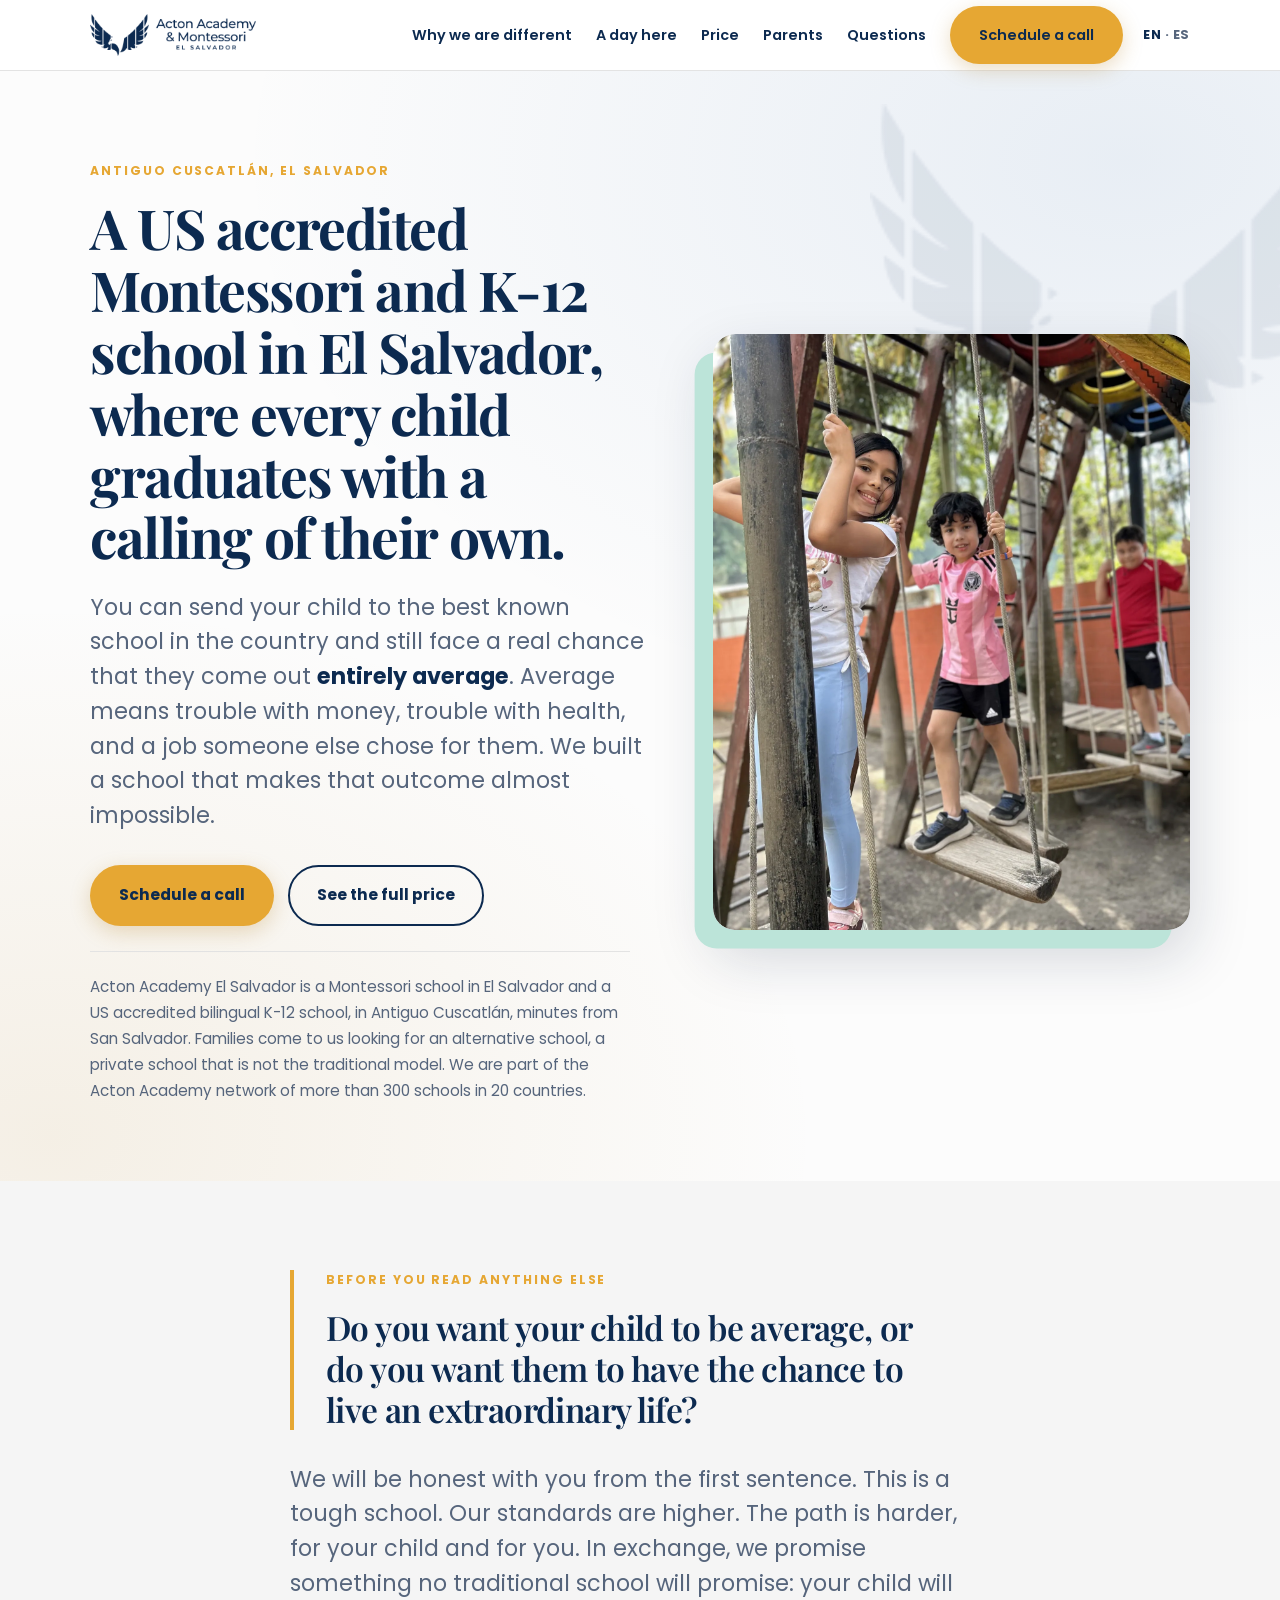
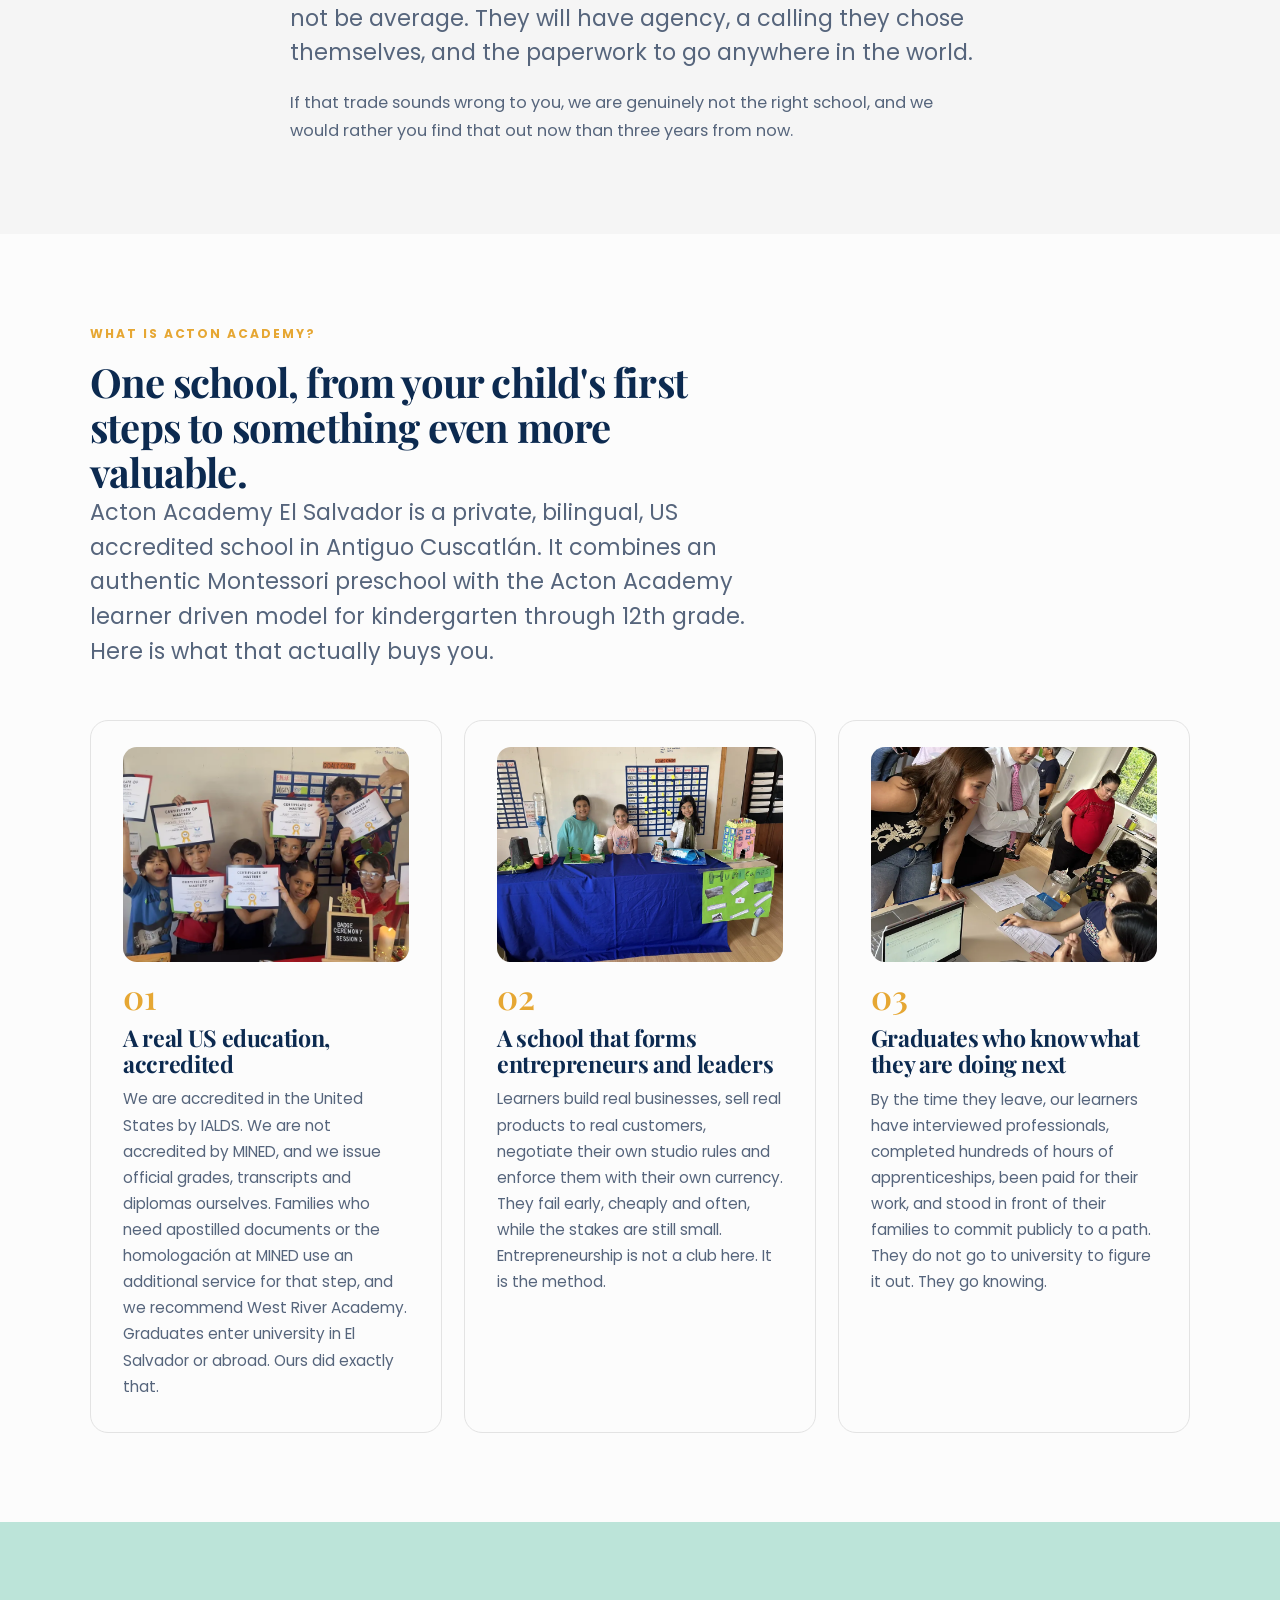
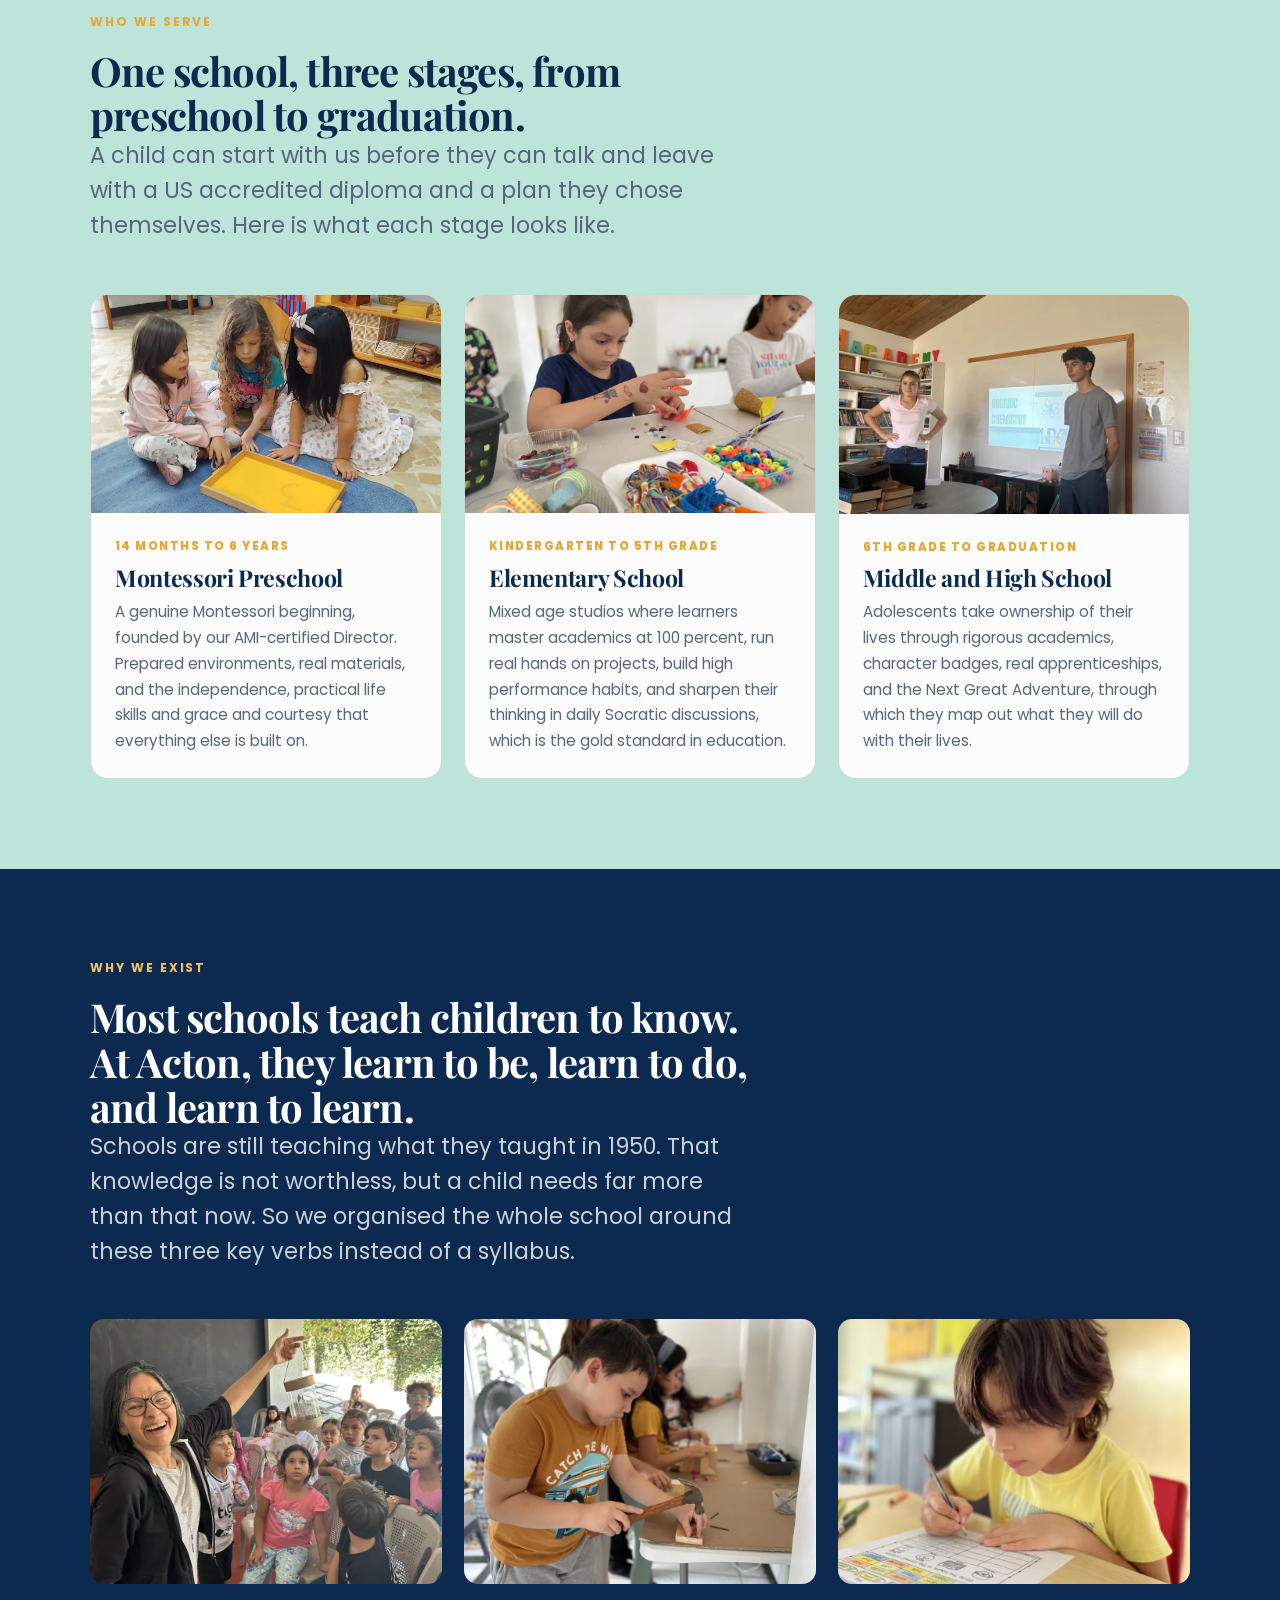
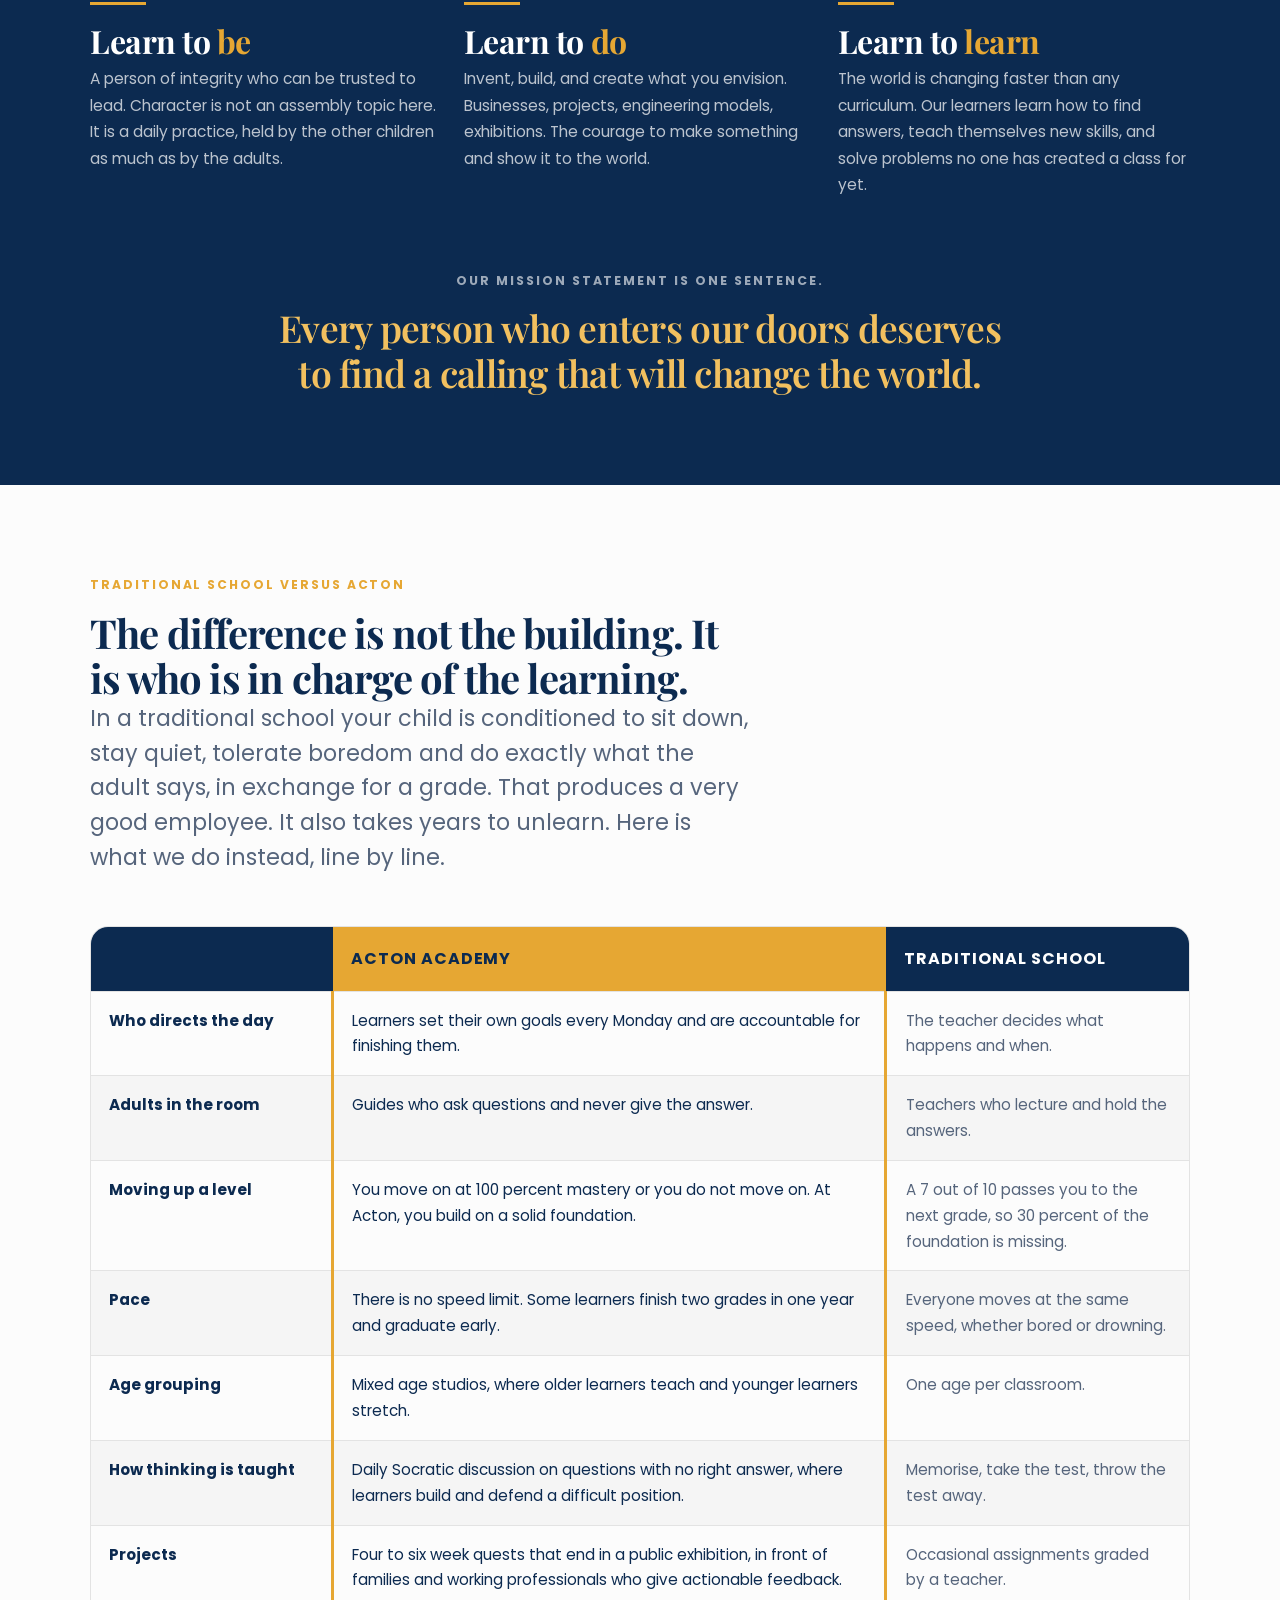
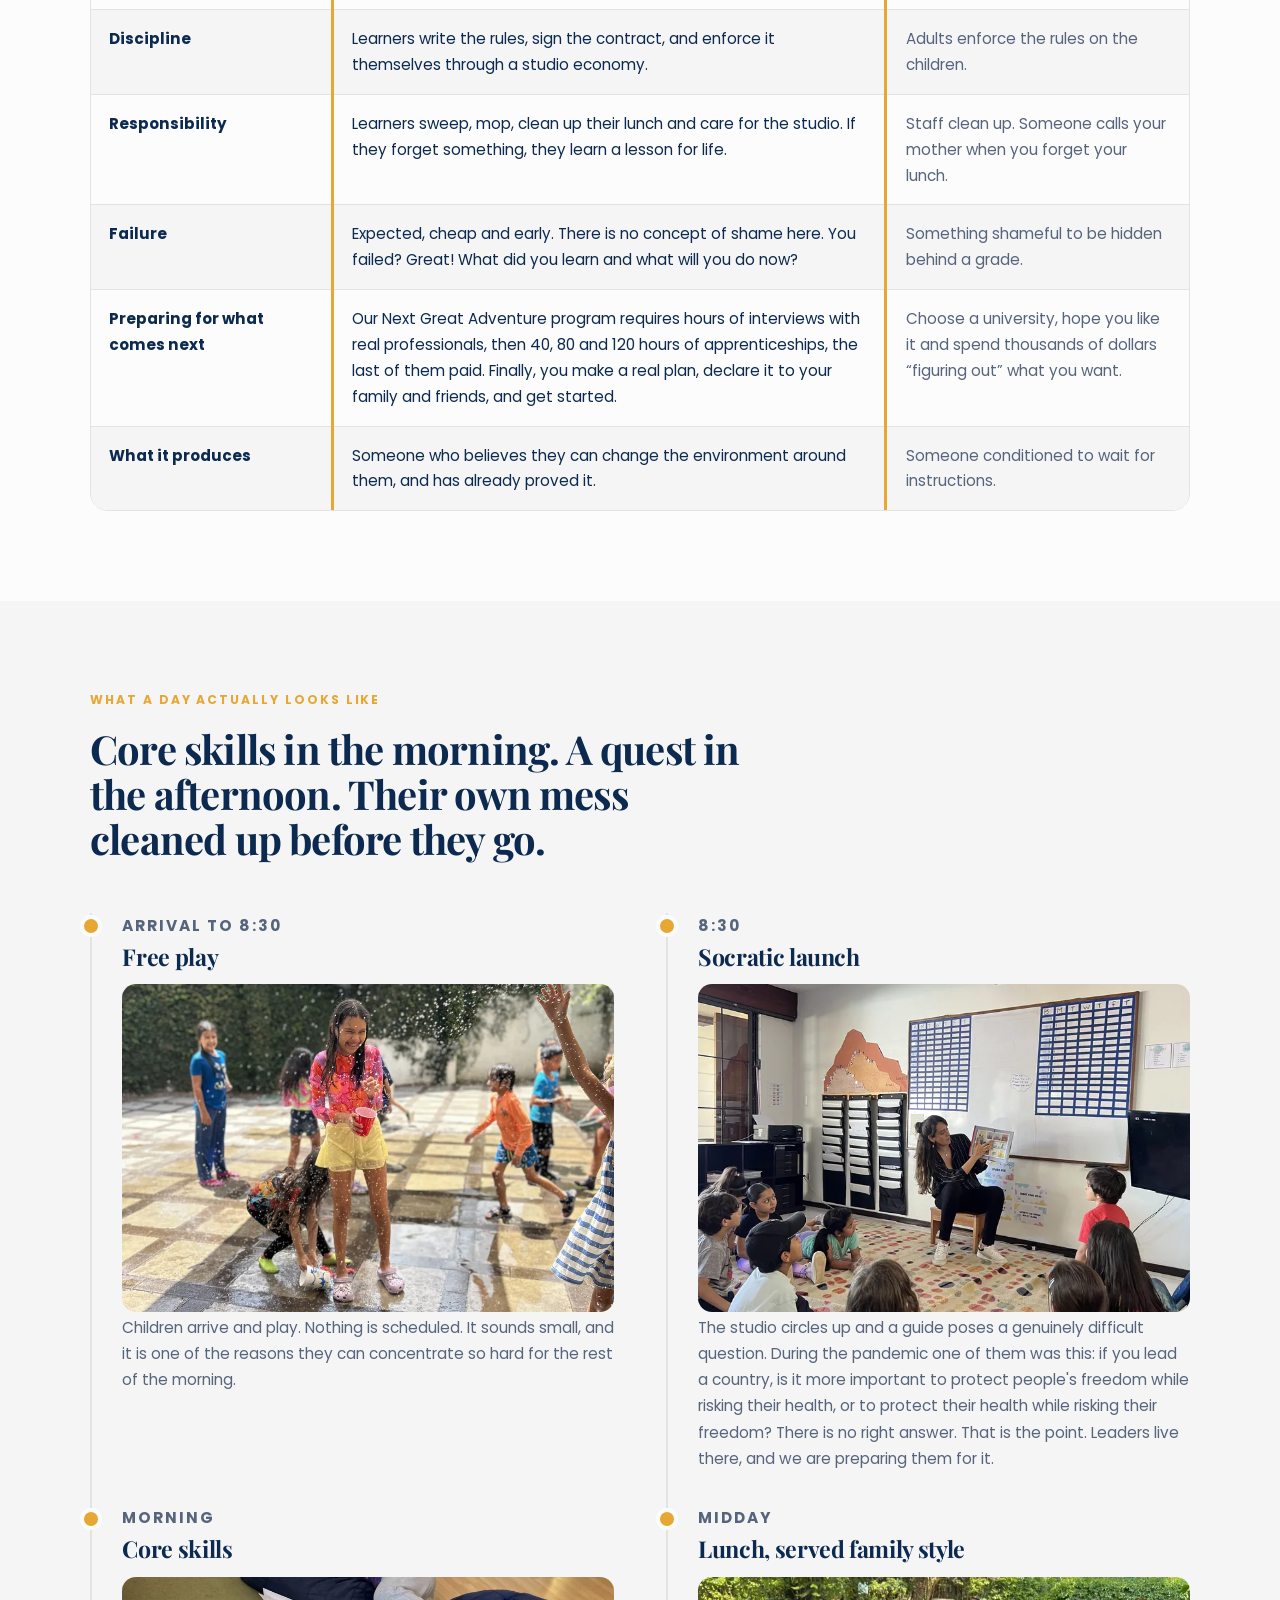
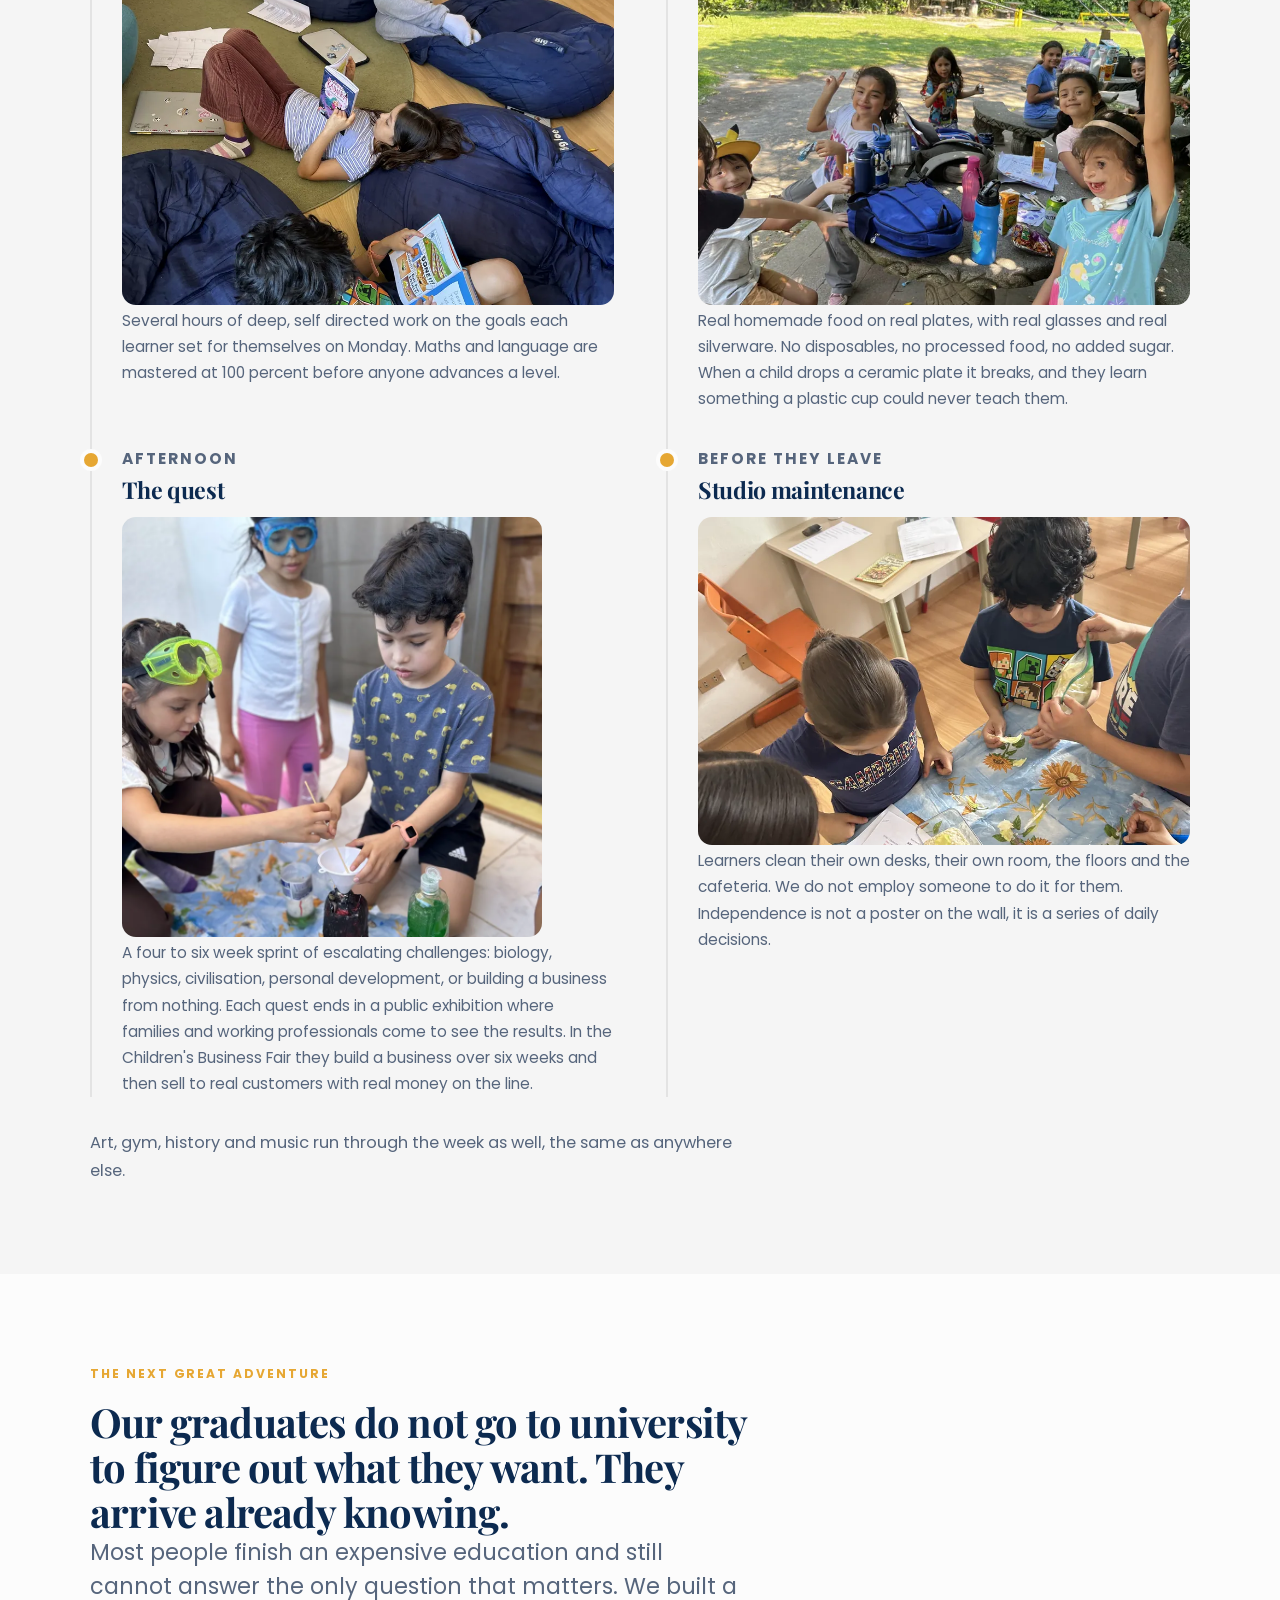
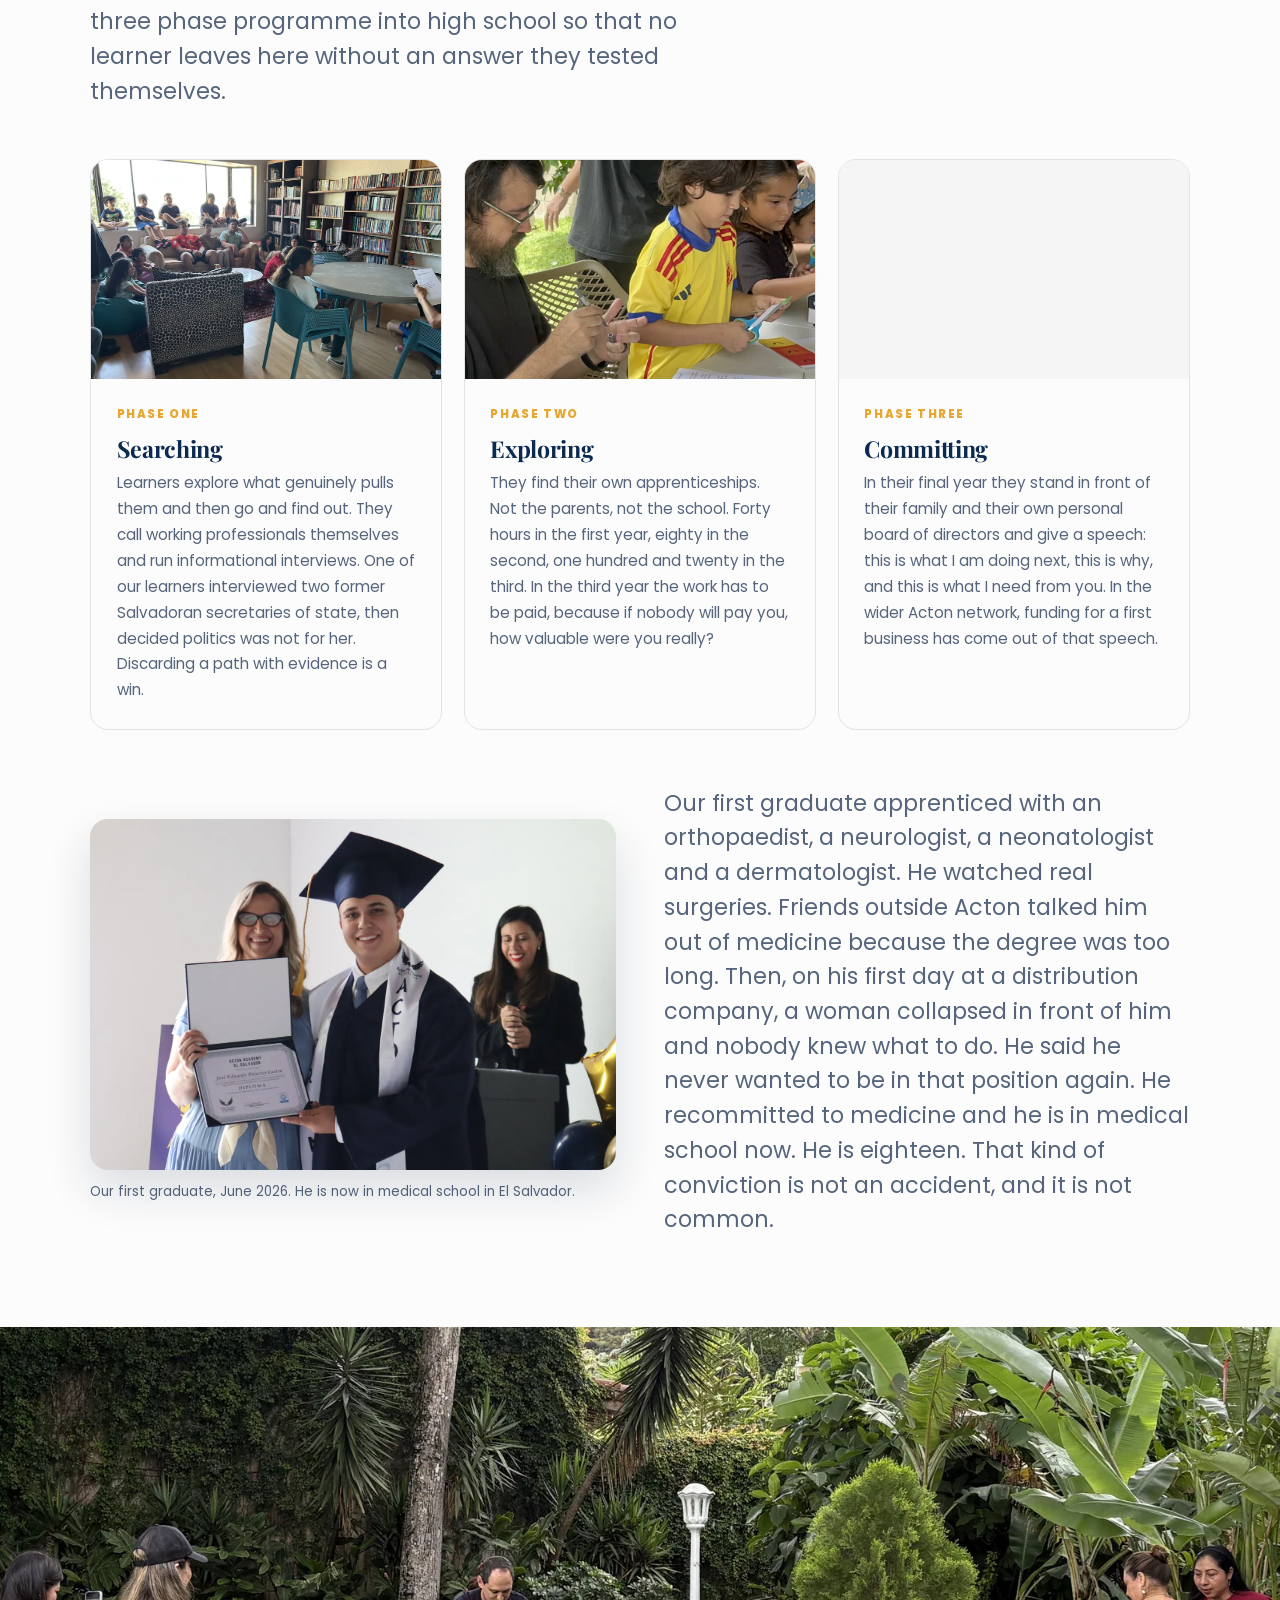
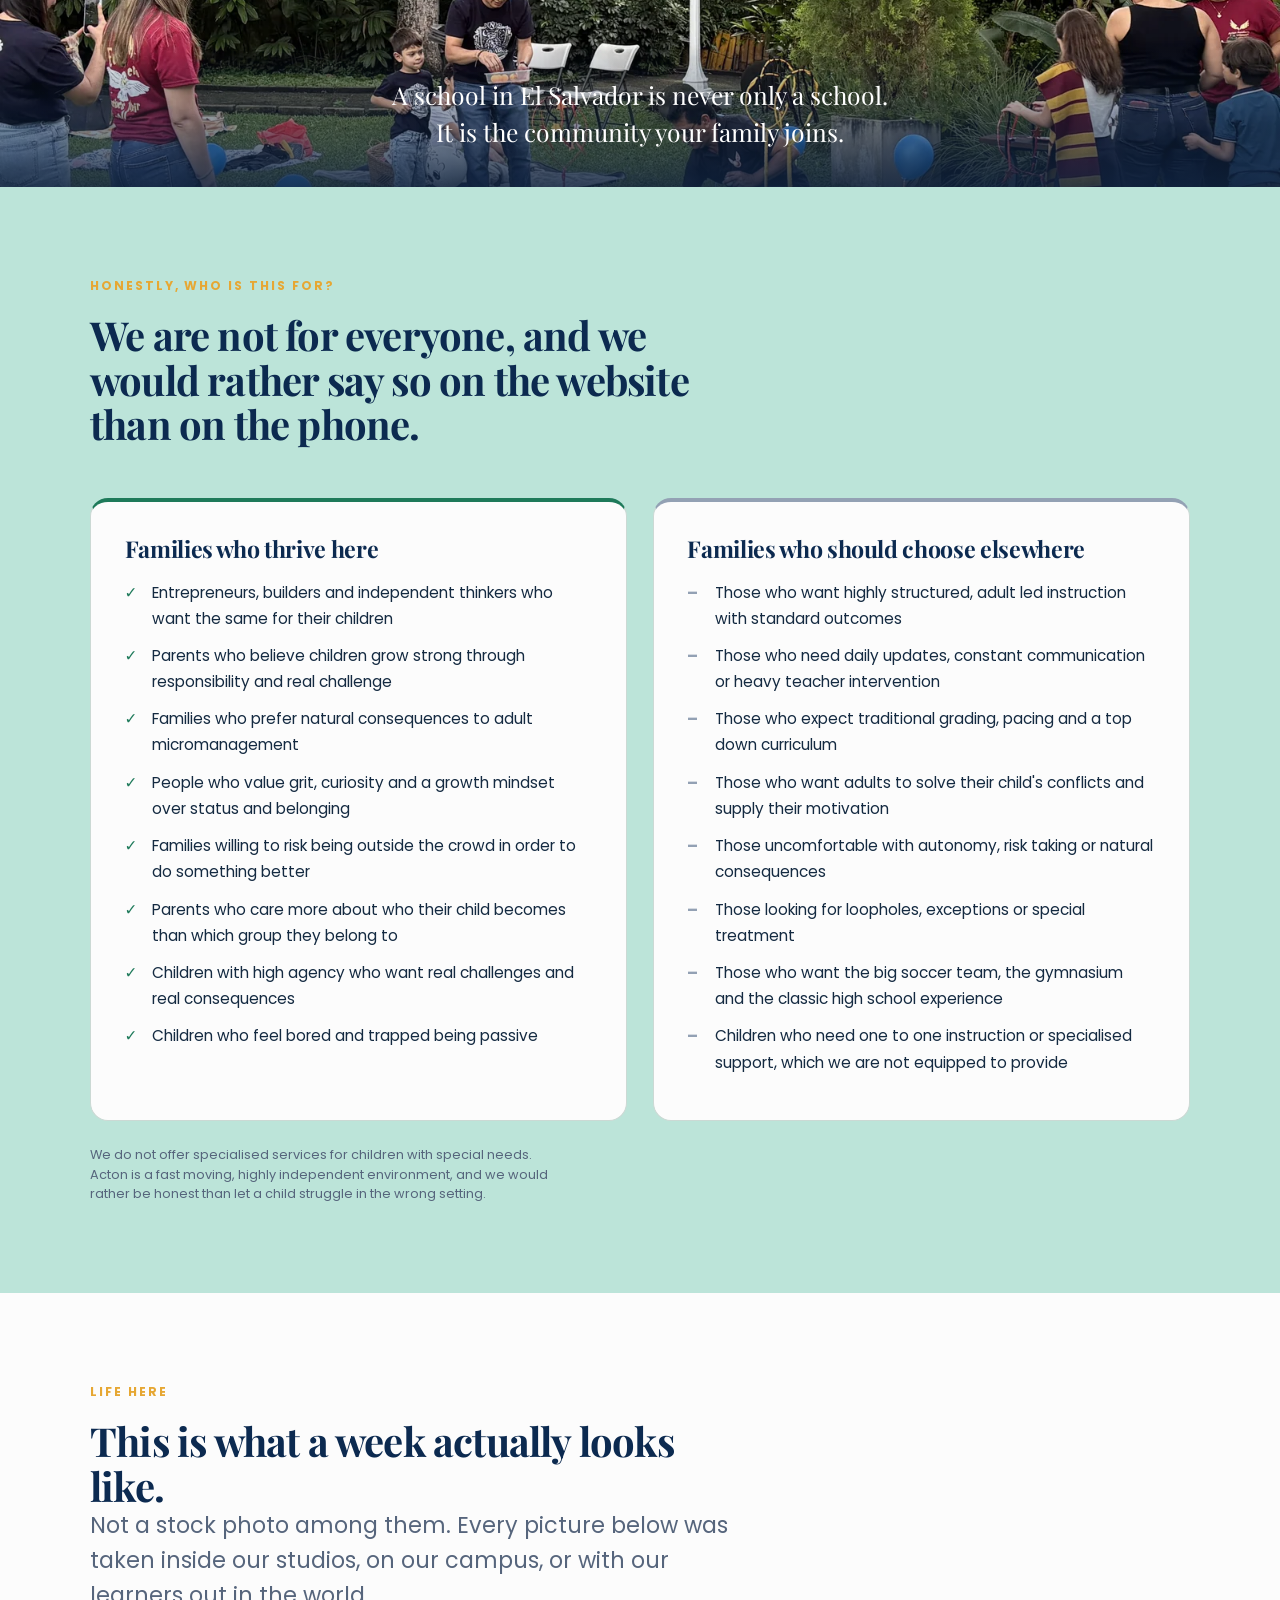
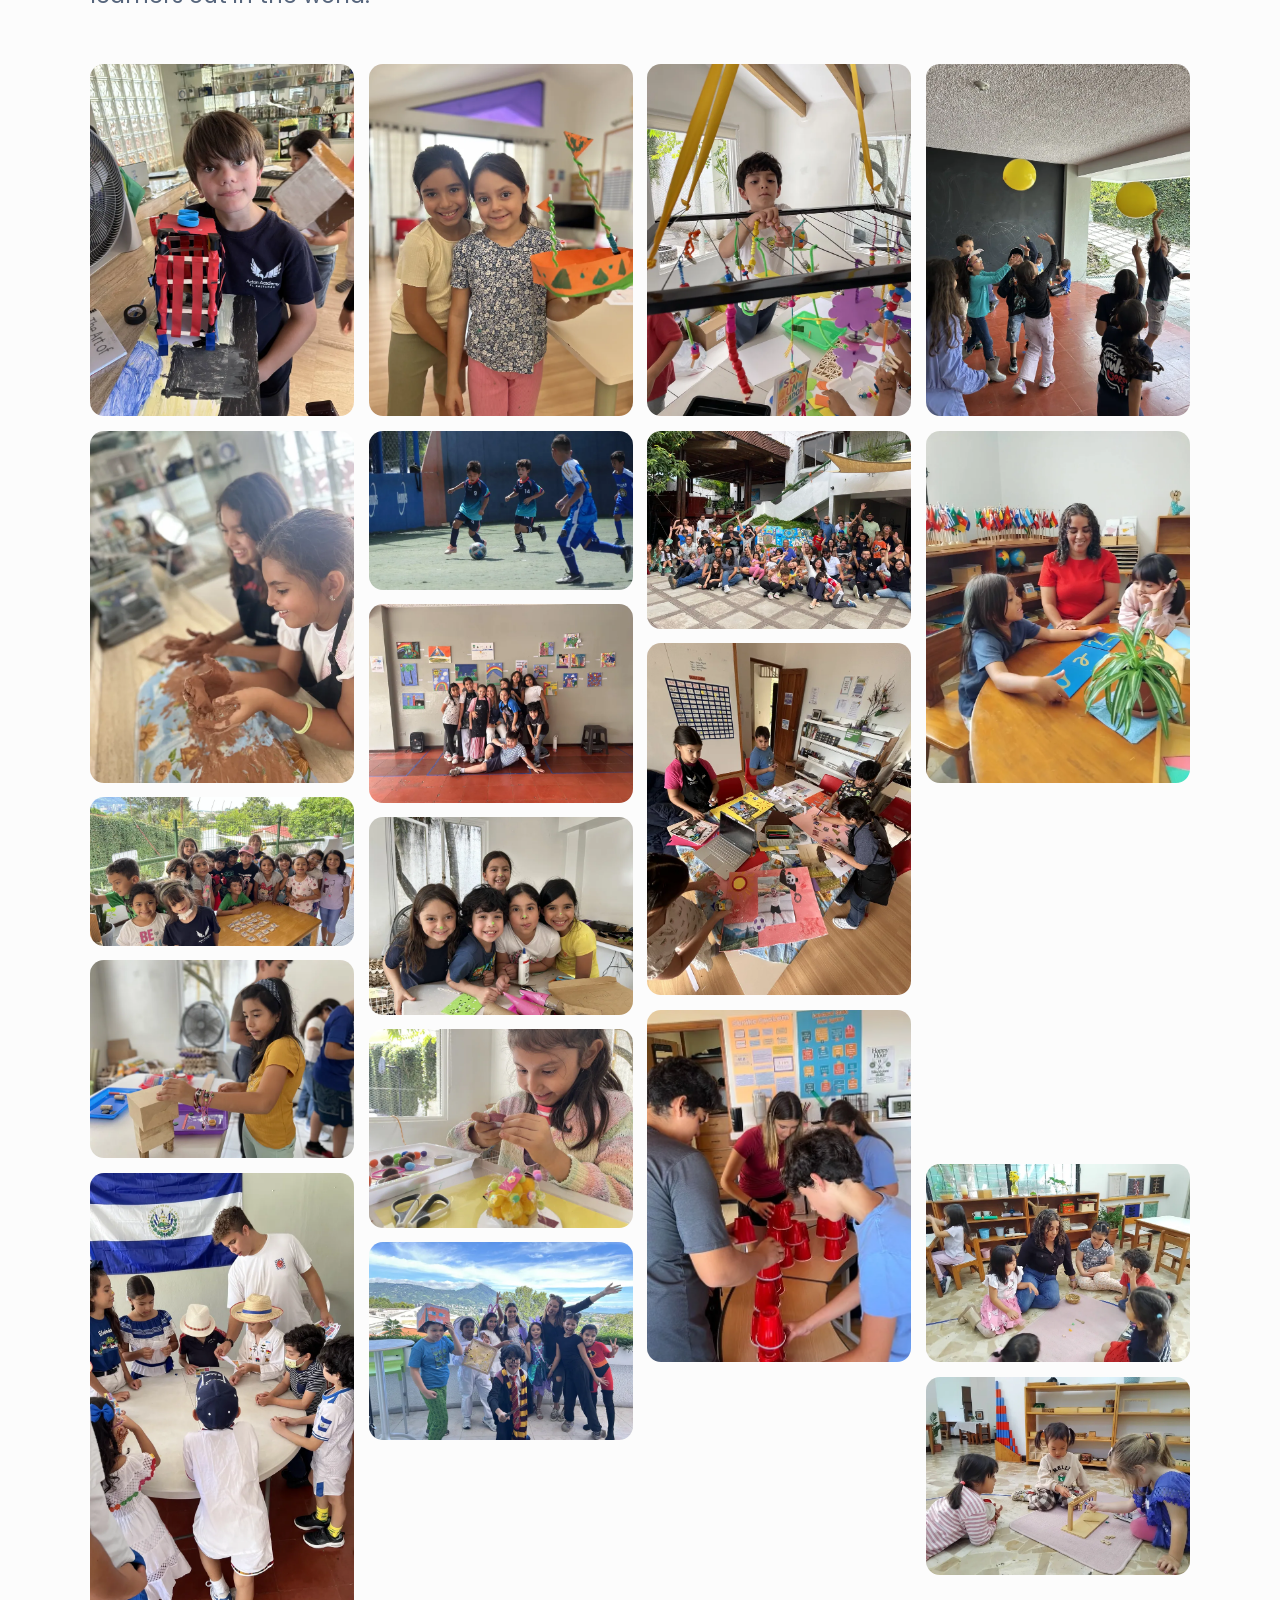
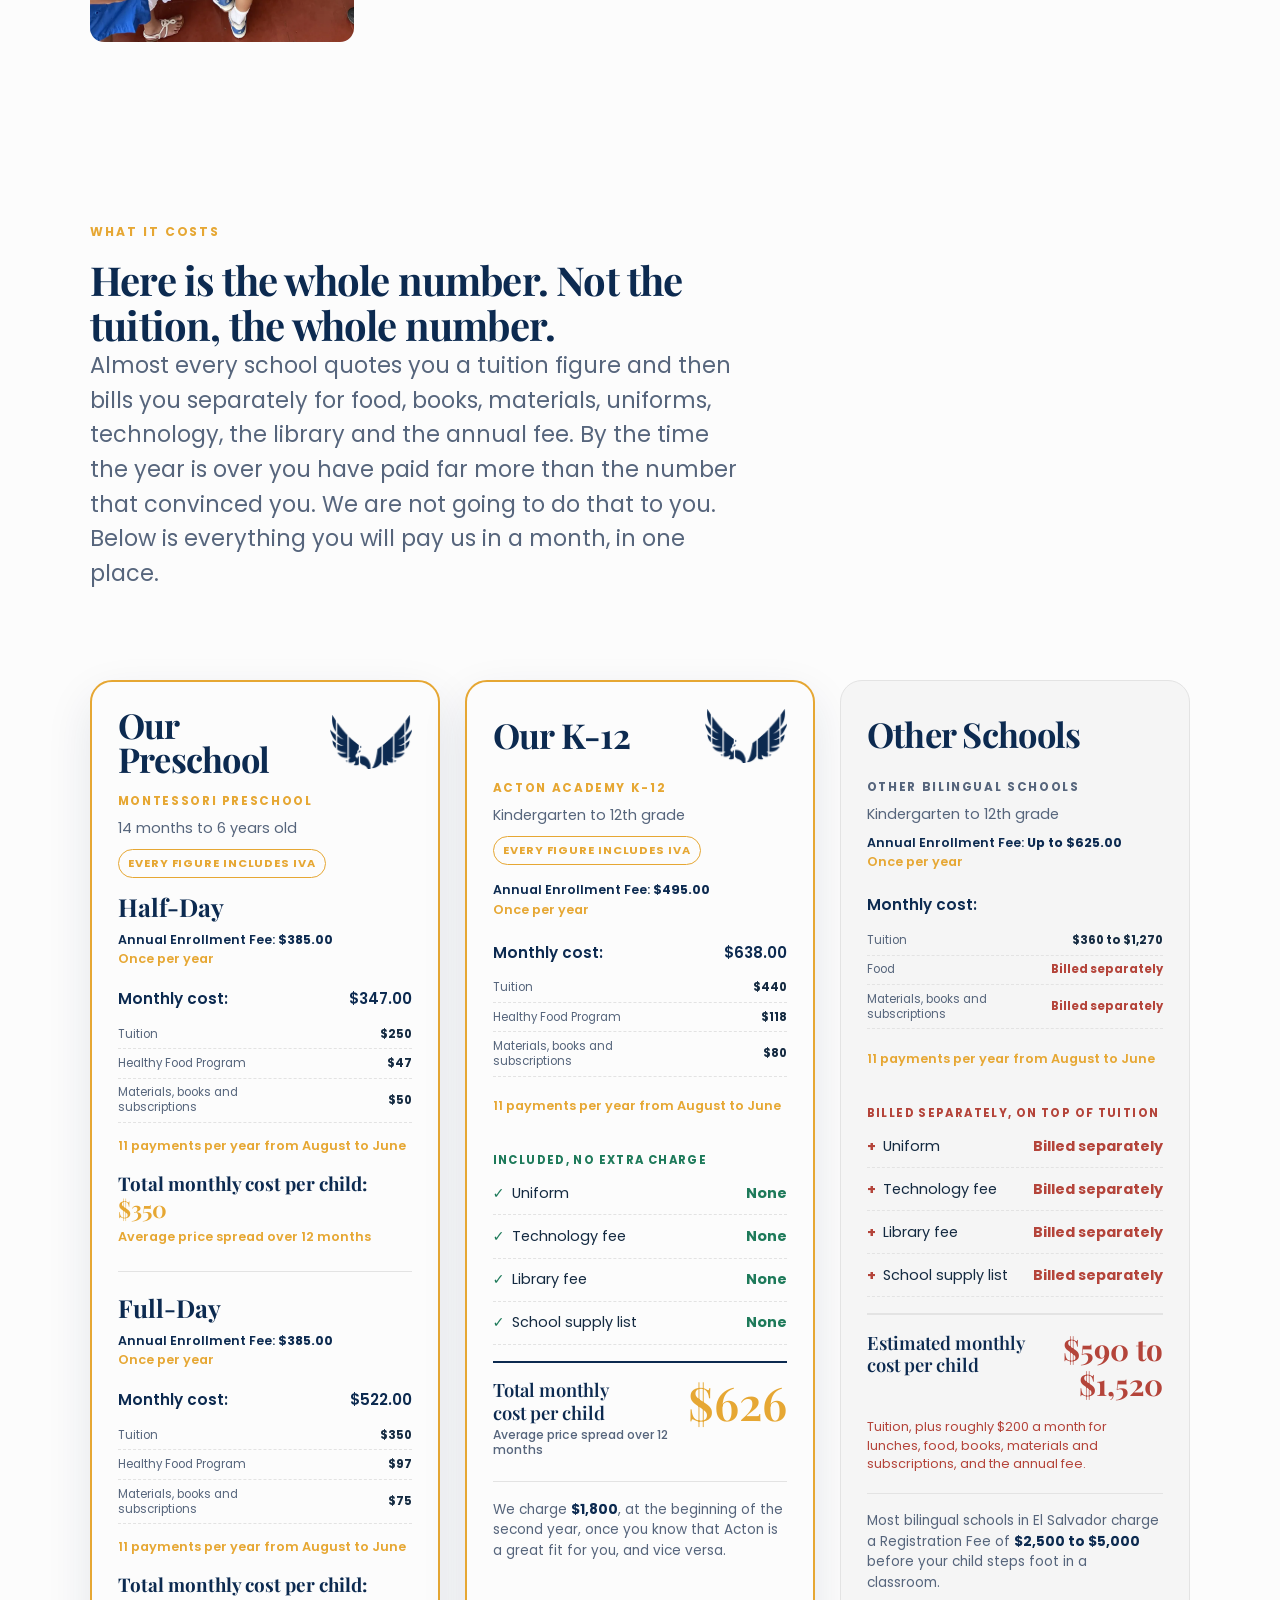
==== commit 31ecbe54: "Scope the IVA statement to our own prices only The IVA note under the grid read as if it covered the" ====
--- a/index.html
+++ b/index.html
@@ -536,6 +536,7 @@
             </div>
             <p class="tier">Montessori Preschool</p>
             <p class="age">14 months to 6 years old</p>
+            <p class="iva-tag">Every figure includes IVA</p>
 
             <div class="day-block">
               <p class="day-title">Half-Day</p>
@@ -575,6 +576,7 @@
             </div>
             <p class="tier">Acton Academy K-12</p>
             <p class="age">Kindergarten to 12th grade</p>
+            <p class="iva-tag">Every figure includes IVA</p>
 
             <p class="enroll">Annual Enrollment Fee: <span class="eval">$495.00</span></p>
             <p class="enroll-note">Once per year</p>
@@ -635,7 +637,7 @@
           </div>
 
         </div>
-        <p class="price-note reveal"><strong>Every price on this page already includes IVA.</strong> There is no tax added at the end. You can pay by bank transfer, by credit card through a payment link with a 4.8 percent surcharge, or in <strong>Bitcoin</strong>. We do not accept cash.</p>
+        <p class="price-note reveal"><strong>Our prices include IVA, so nothing is added at the end.</strong> You can pay us by bank transfer, by credit card through a payment link with a 4.8 percent surcharge, or in <strong>Bitcoin</strong>. We do not accept cash. The figures in the Other Schools column are those schools' own published numbers, and we cannot say what each of them includes.</p>
       </div>
 
       <div class="section-head reveal" style="margin-top:clamp(2.5rem,5vw,3.5rem);margin-bottom:0">
--- a/assets/css/styles.css
+++ b/assets/css/styles.css
@@ -337,7 +337,10 @@
 
 #eky-pricing .tier{font-size:.74rem;font-weight:700;letter-spacing:.14em;text-transform:uppercase;color:var(--accent);margin-bottom:.3rem}
 #eky-pricing .tier--other{color:var(--muted)}
-#eky-pricing .age{color:var(--muted);font-size:.9rem;font-weight:400;margin:0 0 1.2rem}
+#eky-pricing .age{color:var(--muted);font-size:.9rem;font-weight:400;margin:0 0 .55rem}
+#eky-pricing .iva-tag{display:inline-block;align-self:flex-start;margin:0 0 1.1rem;padding:.24rem .6rem;
+  border:1px solid var(--accent);border-radius:999px;background:transparent;
+  font-size:.7rem;font-weight:700;letter-spacing:.08em;text-transform:uppercase;color:var(--accent)}
 
 #eky-pricing .enroll{font-size:clamp(.78rem,4cqi,1.05rem);color:var(--ink);font-weight:600;line-height:1.3;white-space:nowrap}
 #eky-pricing .enroll .eval{font-weight:700}
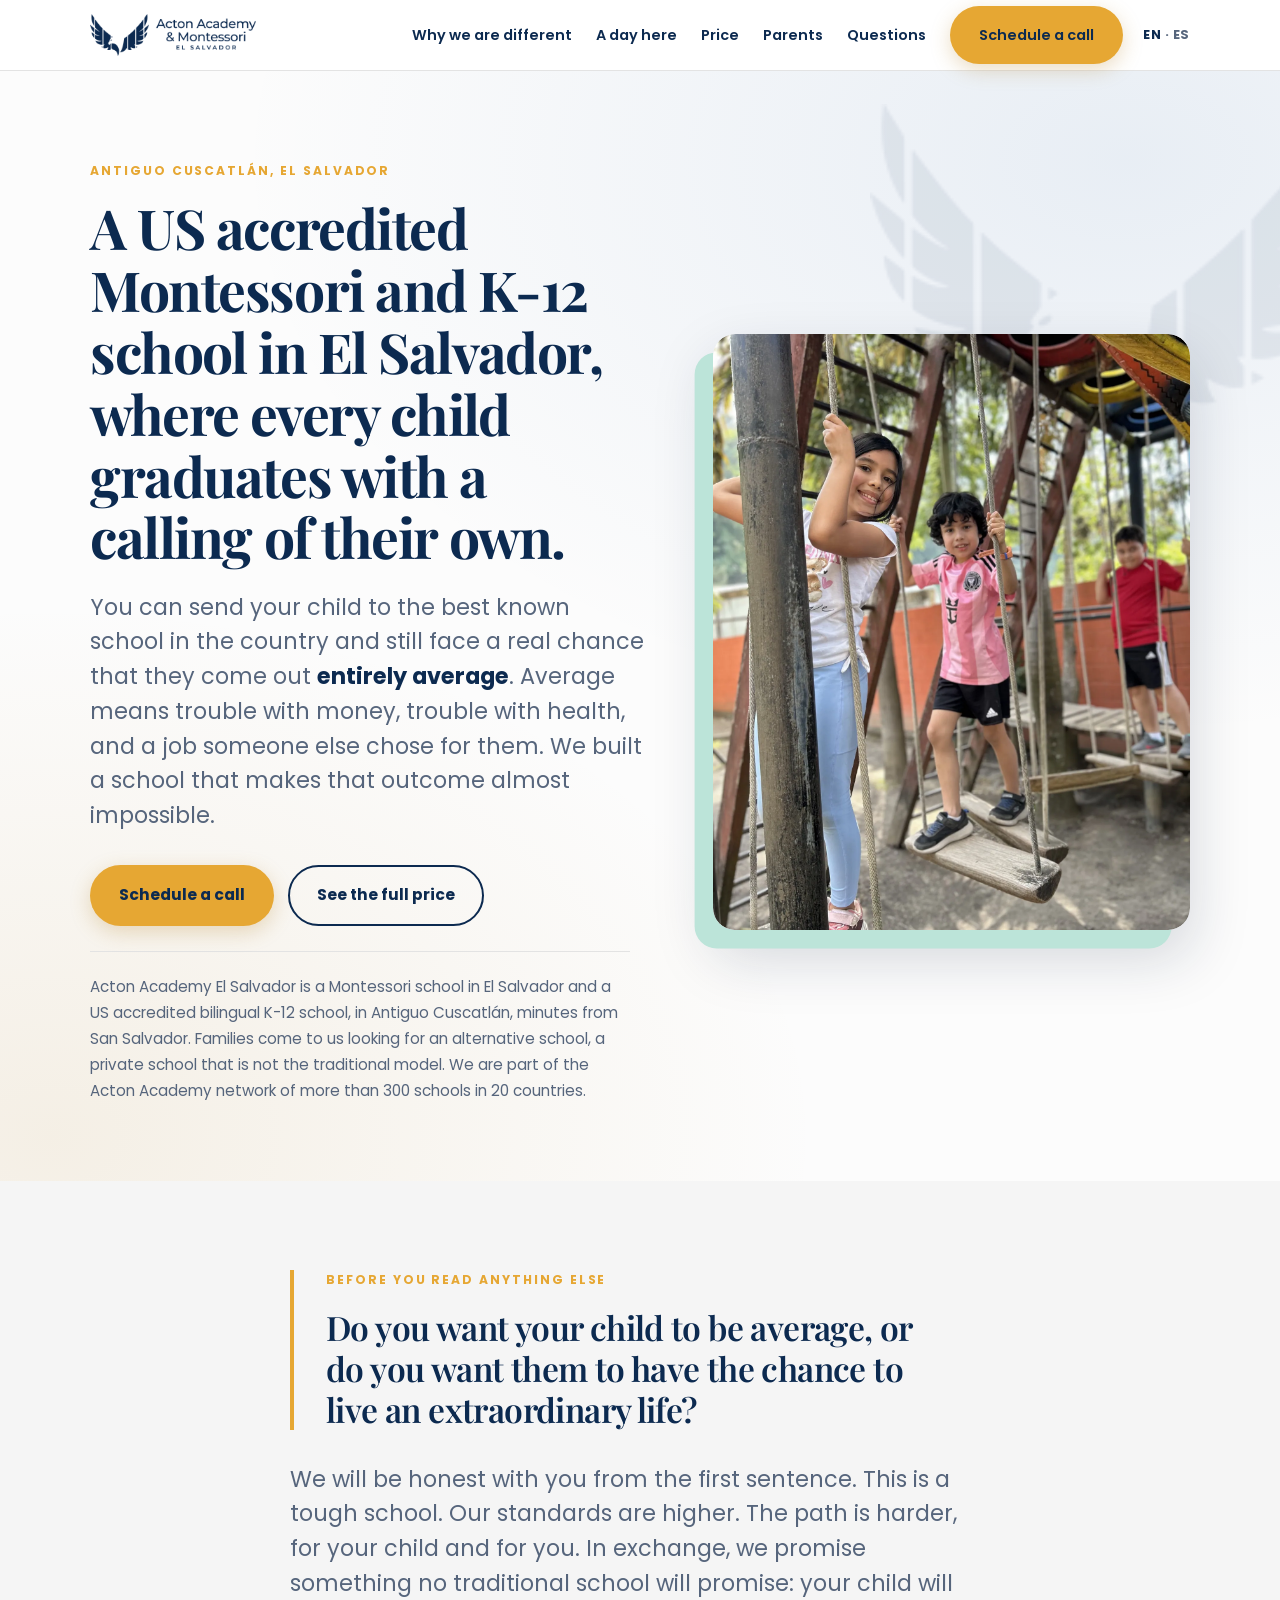
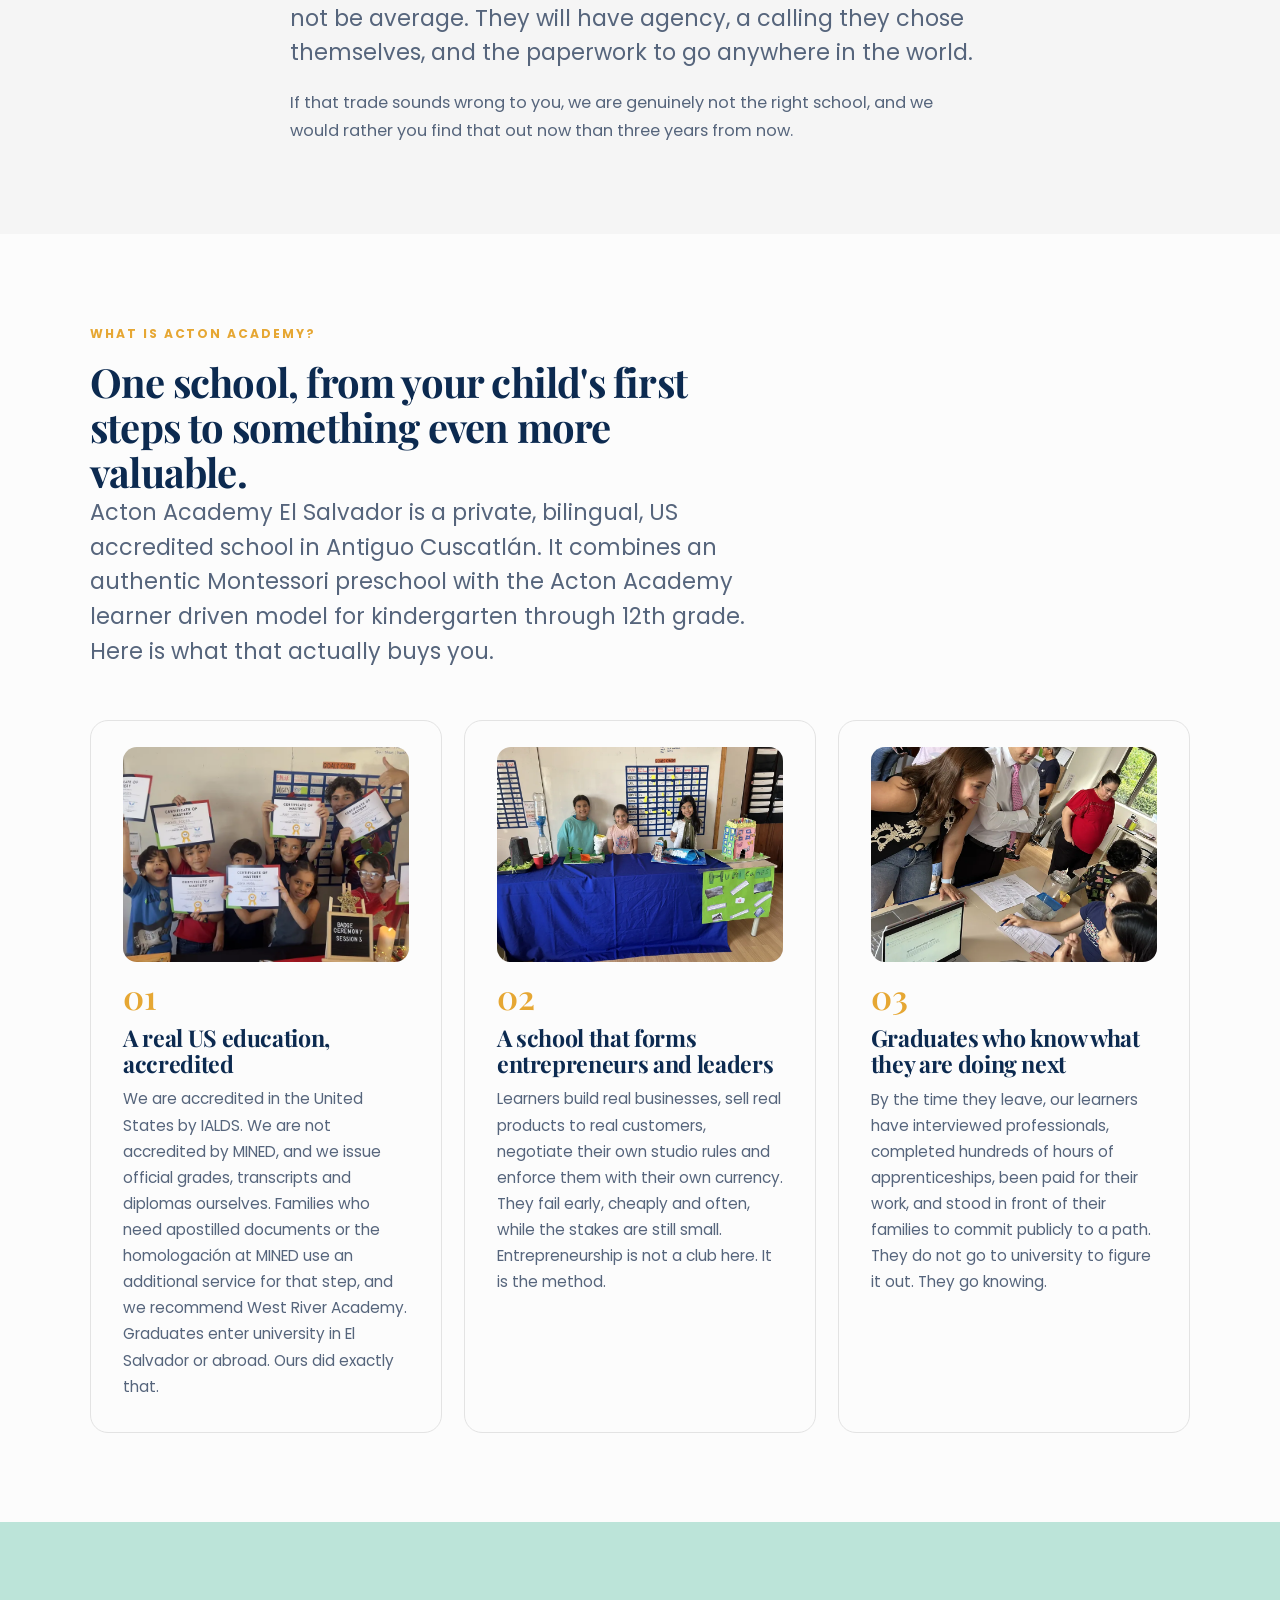
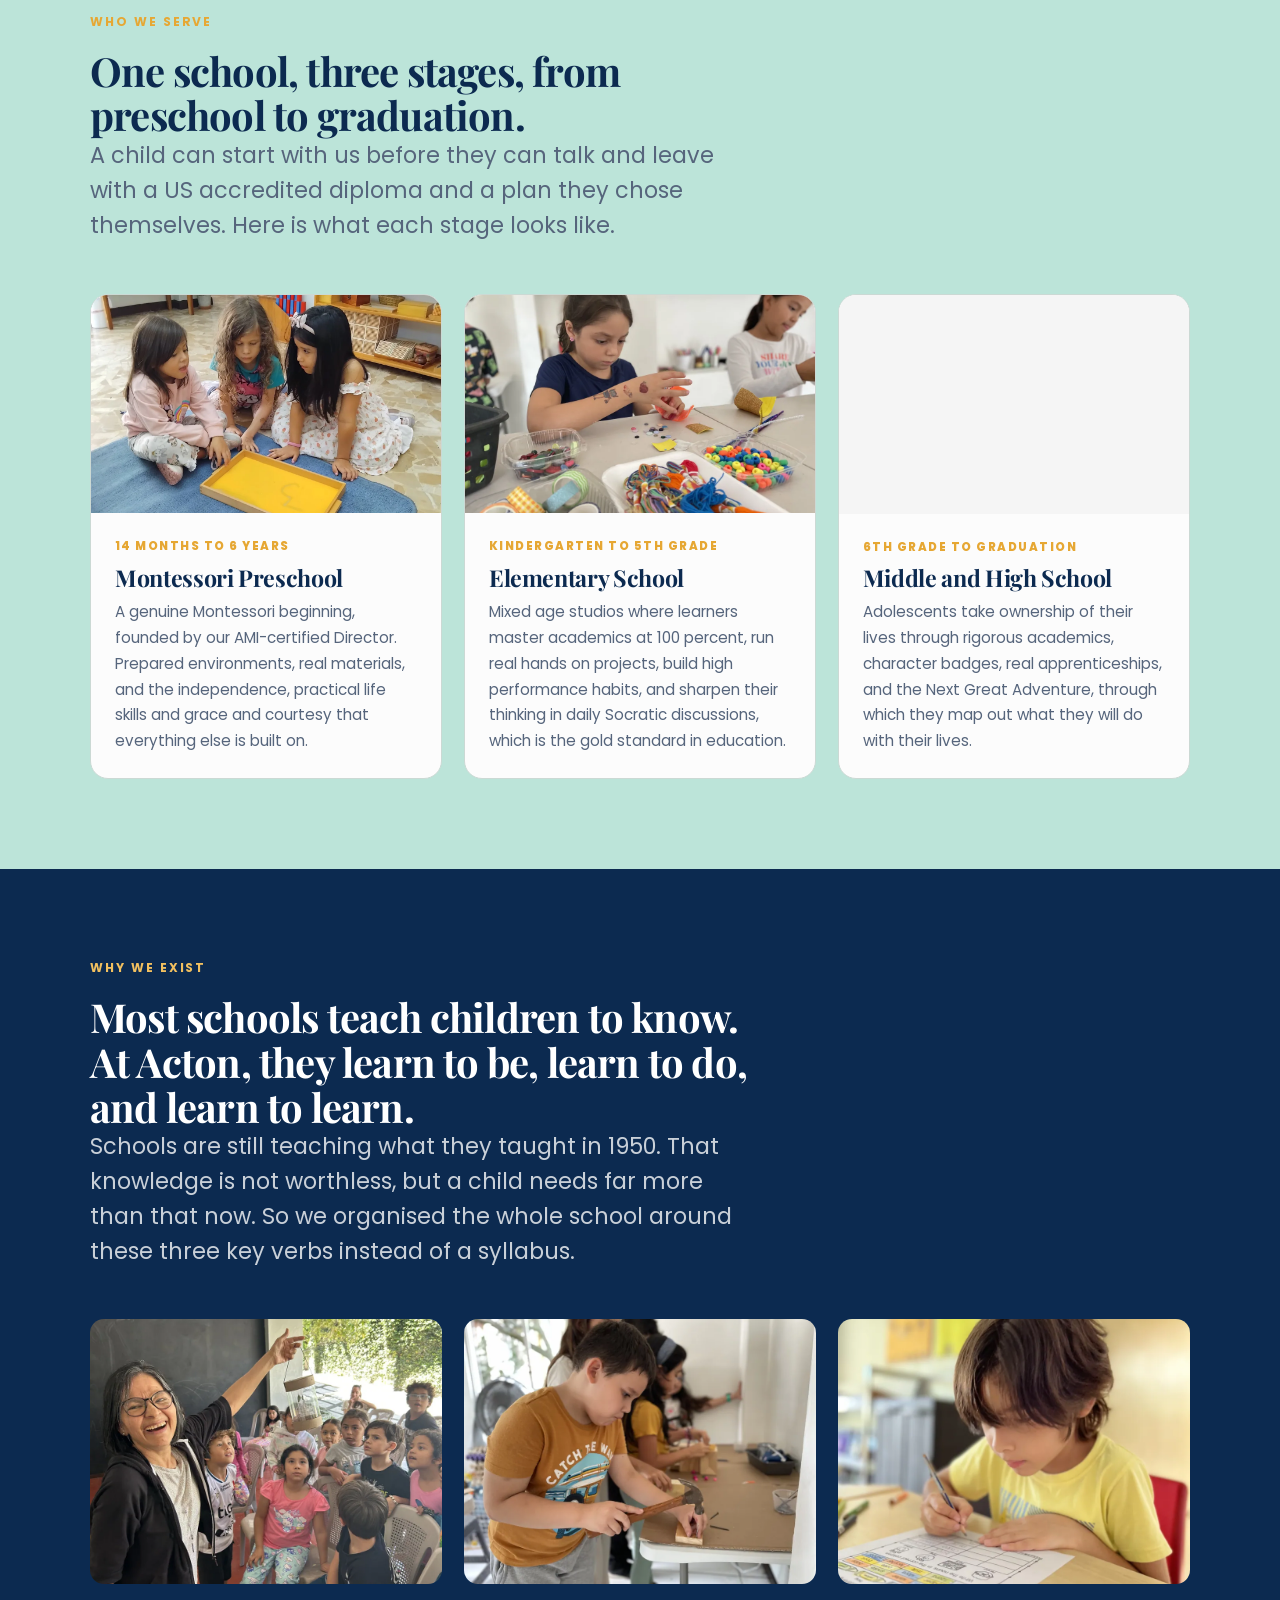
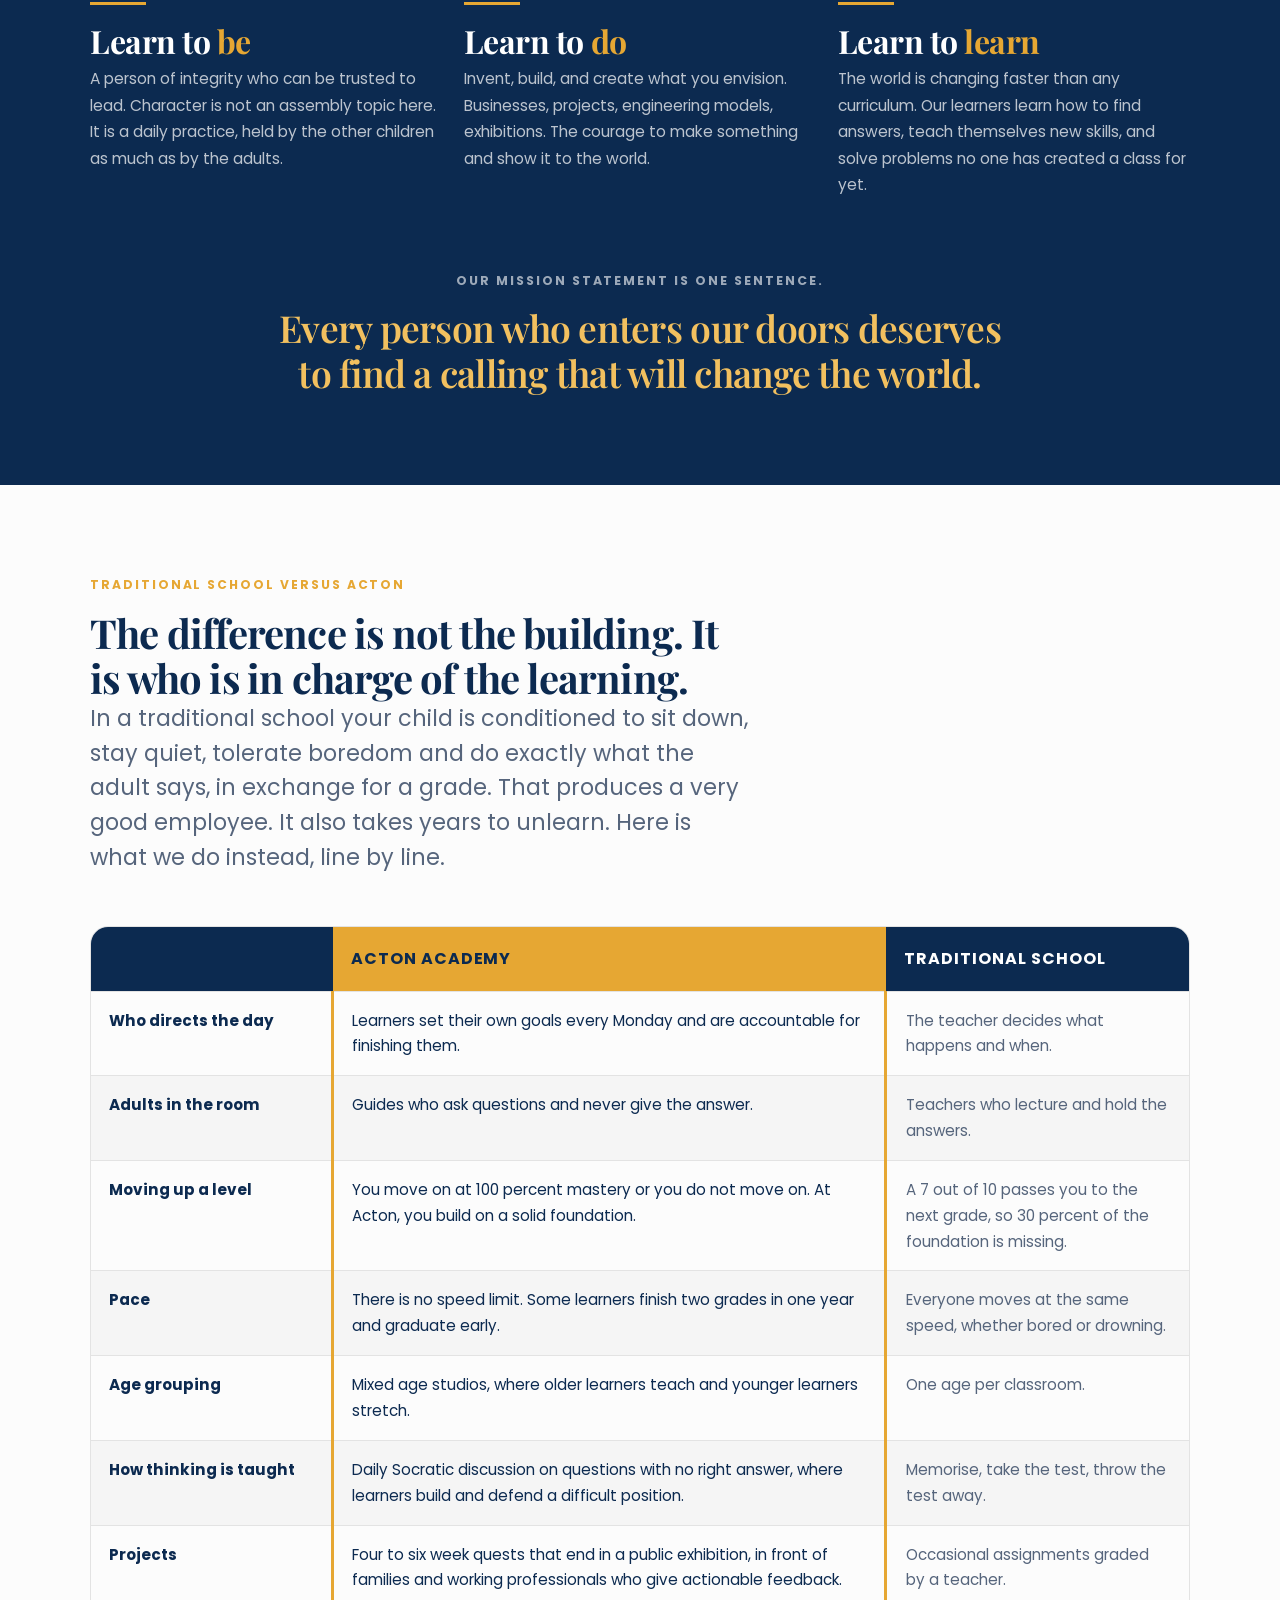
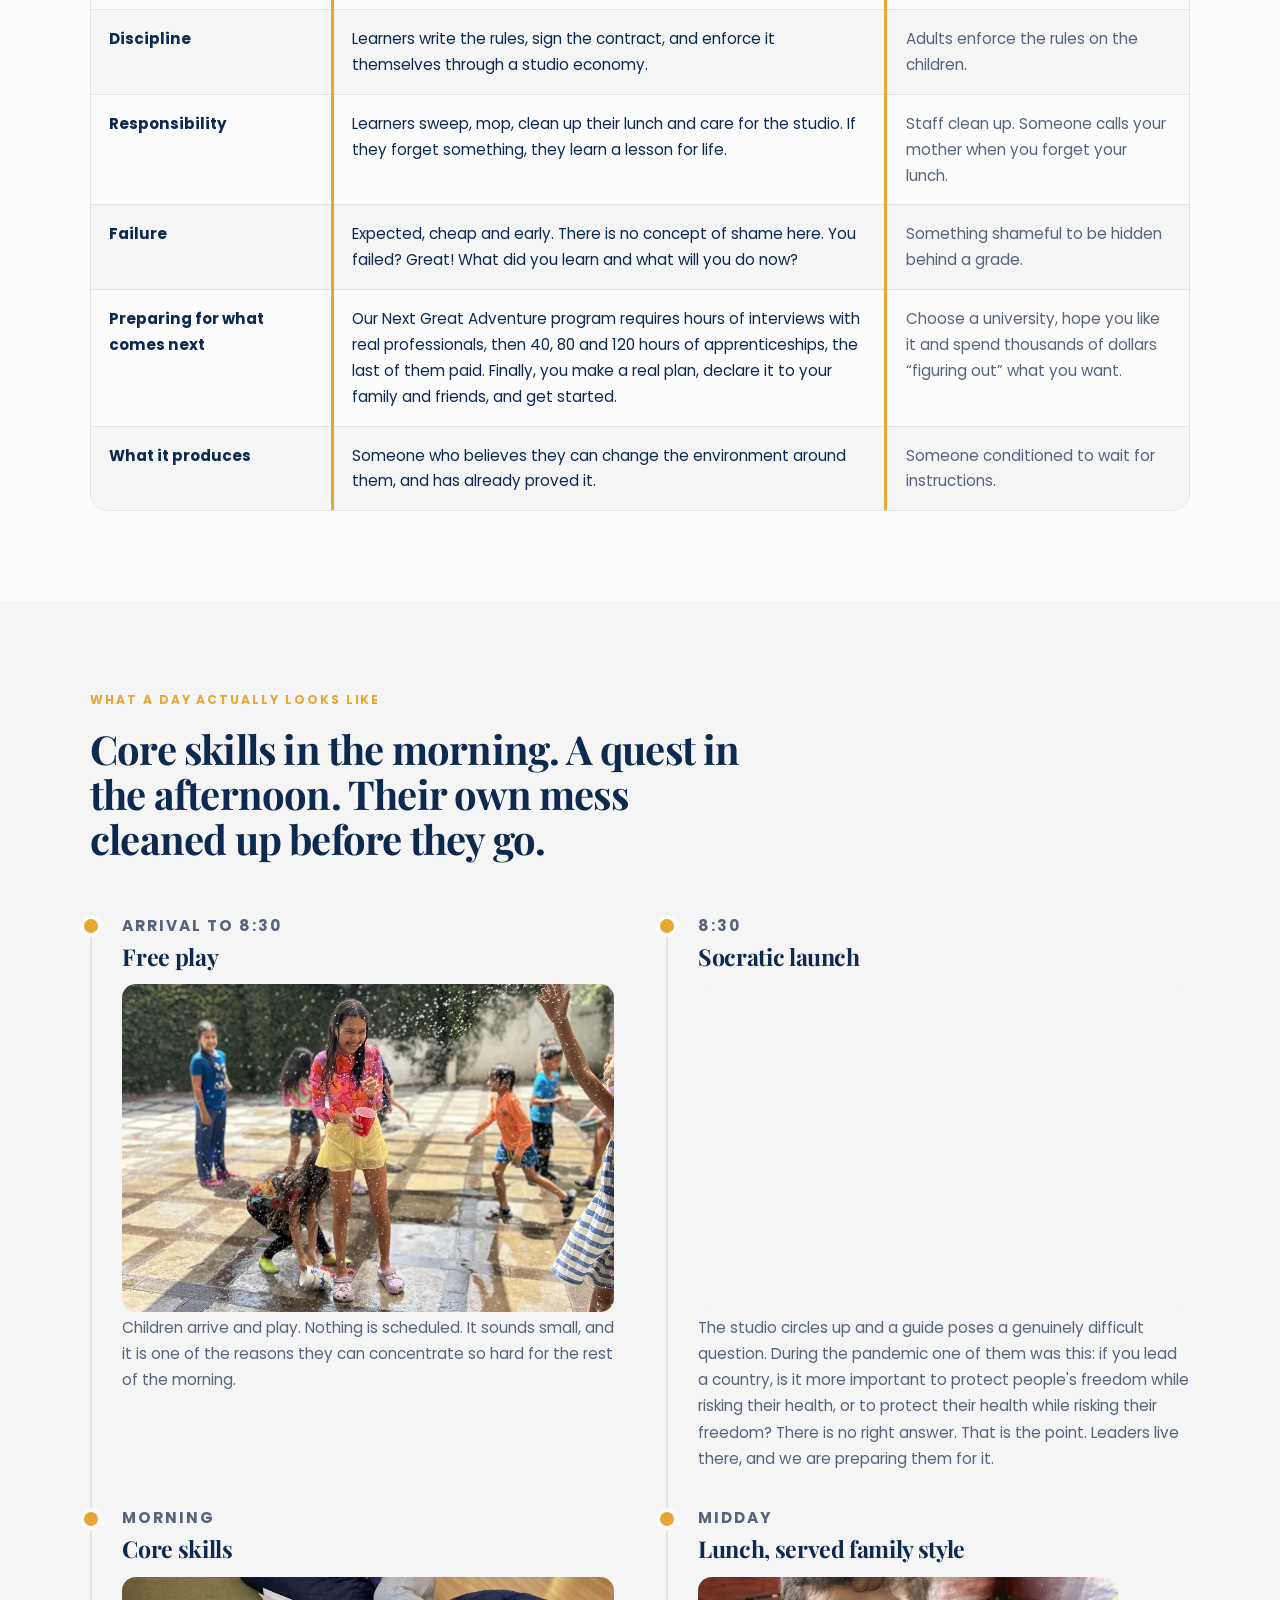
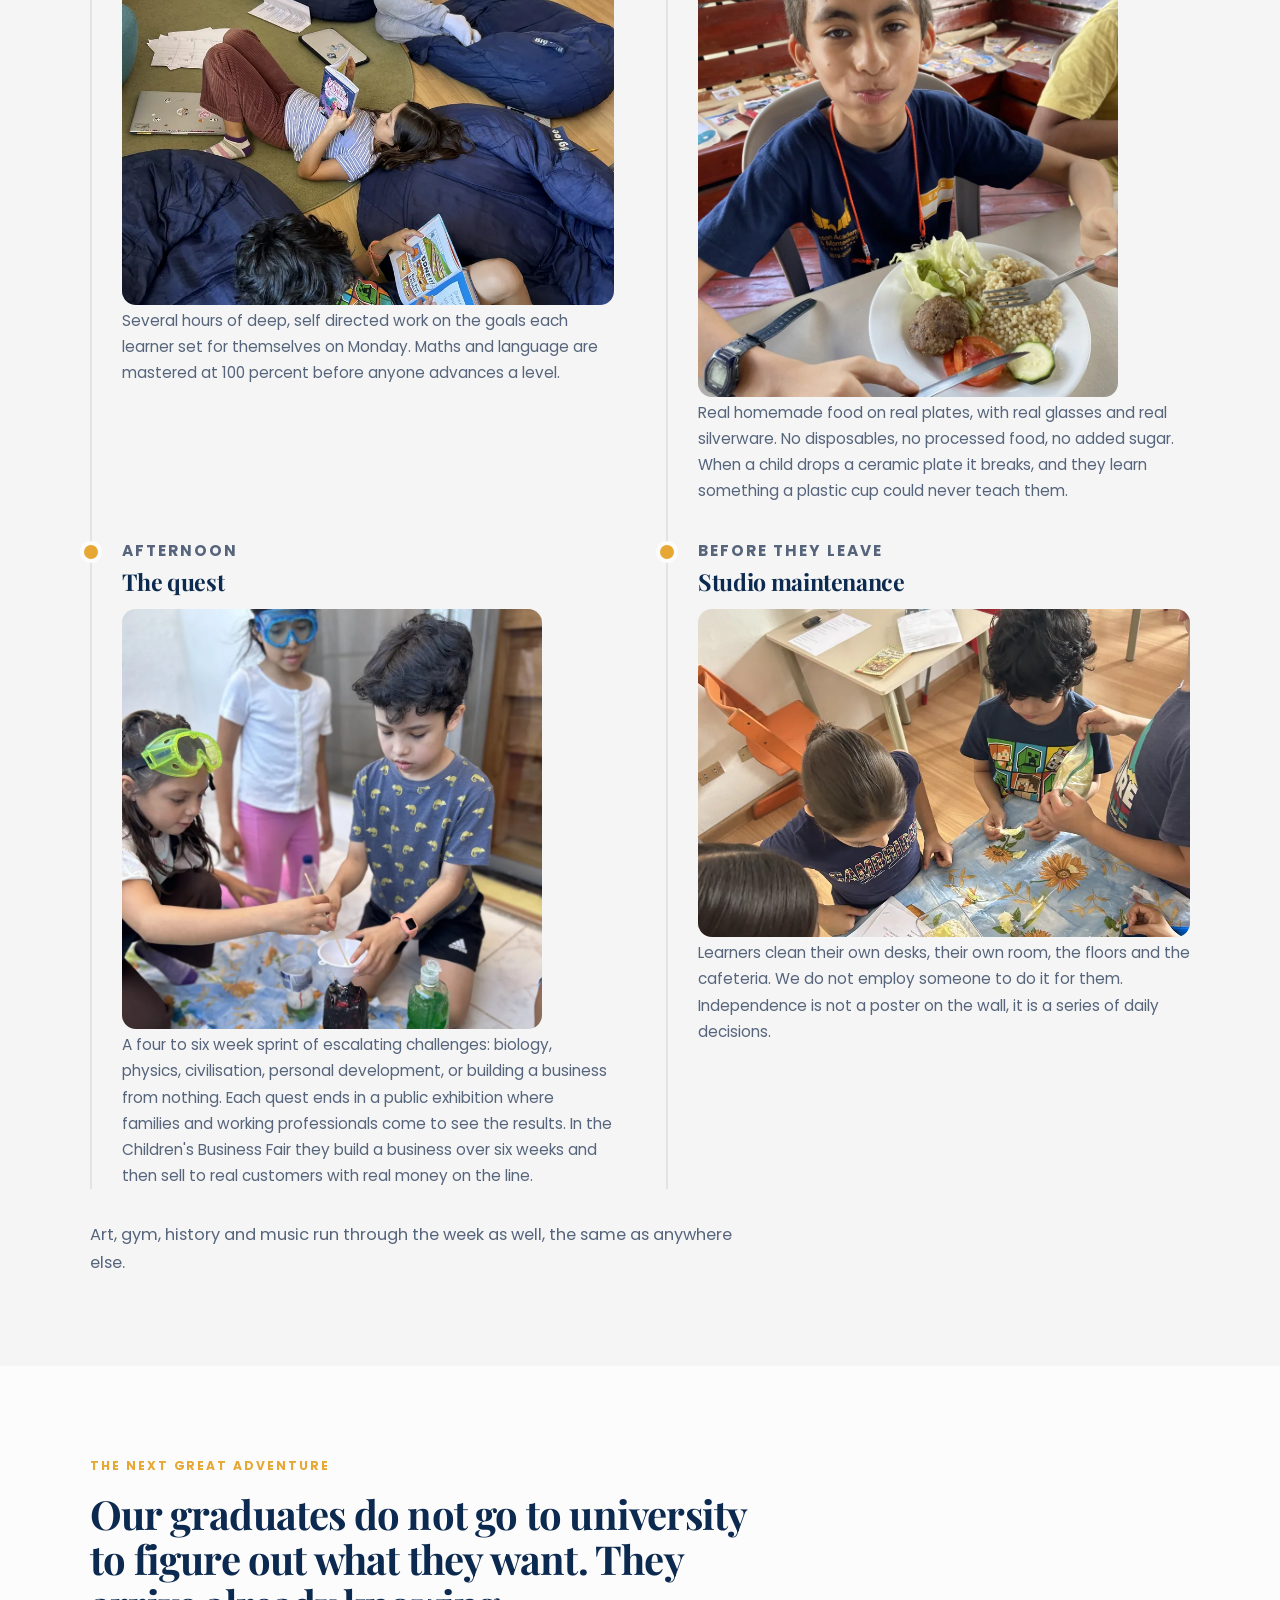
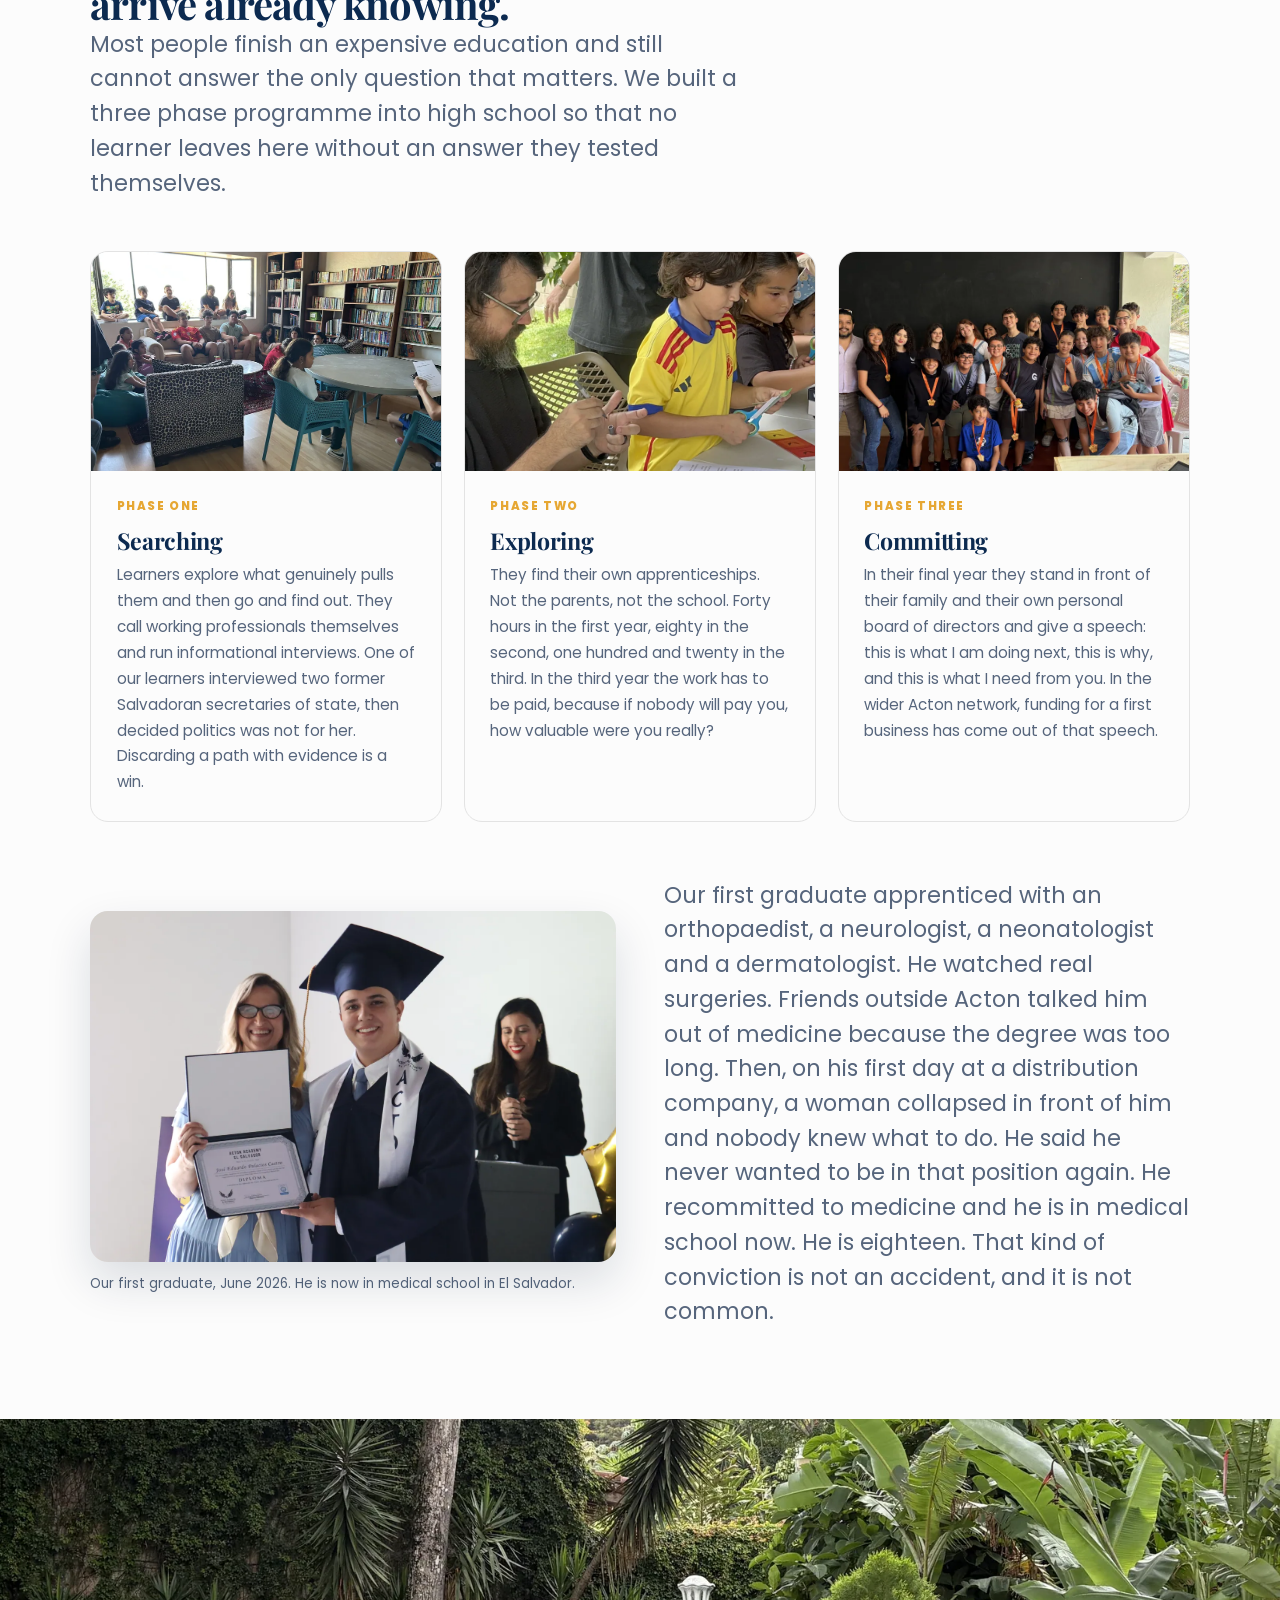
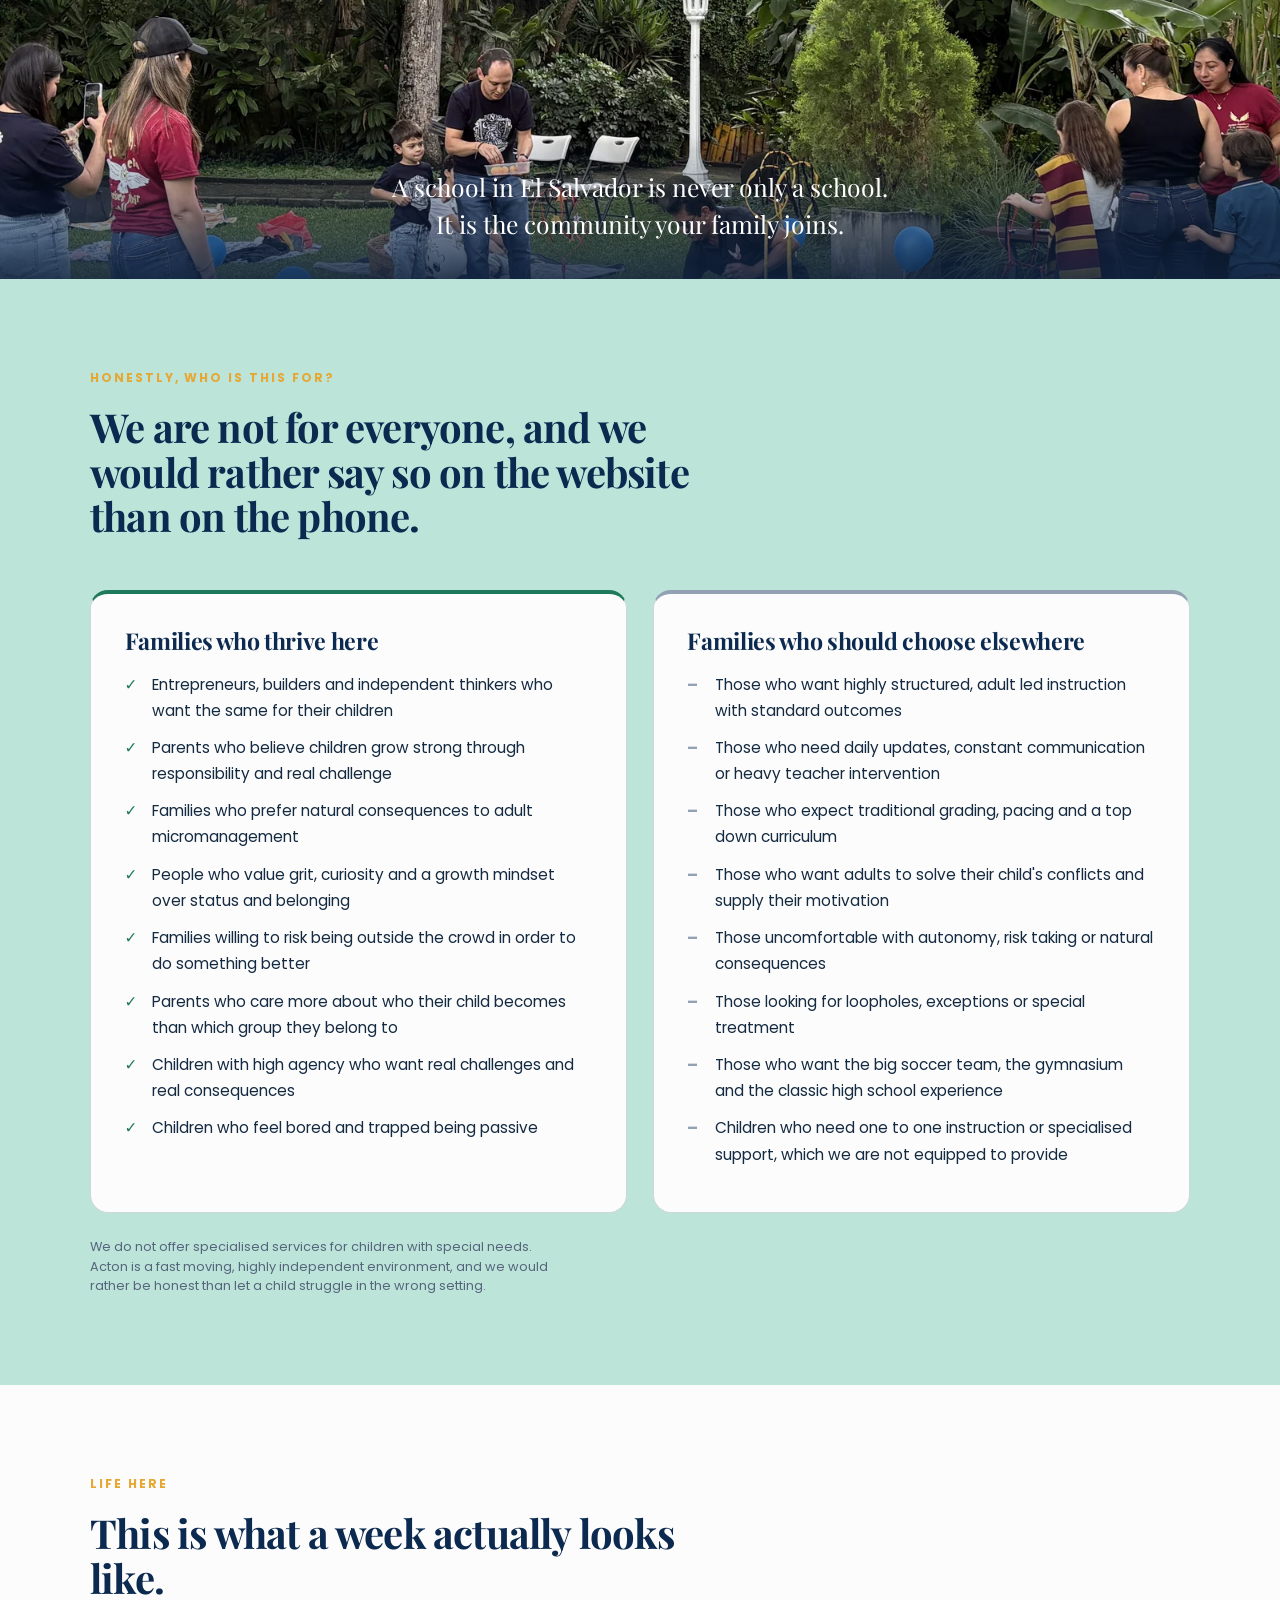
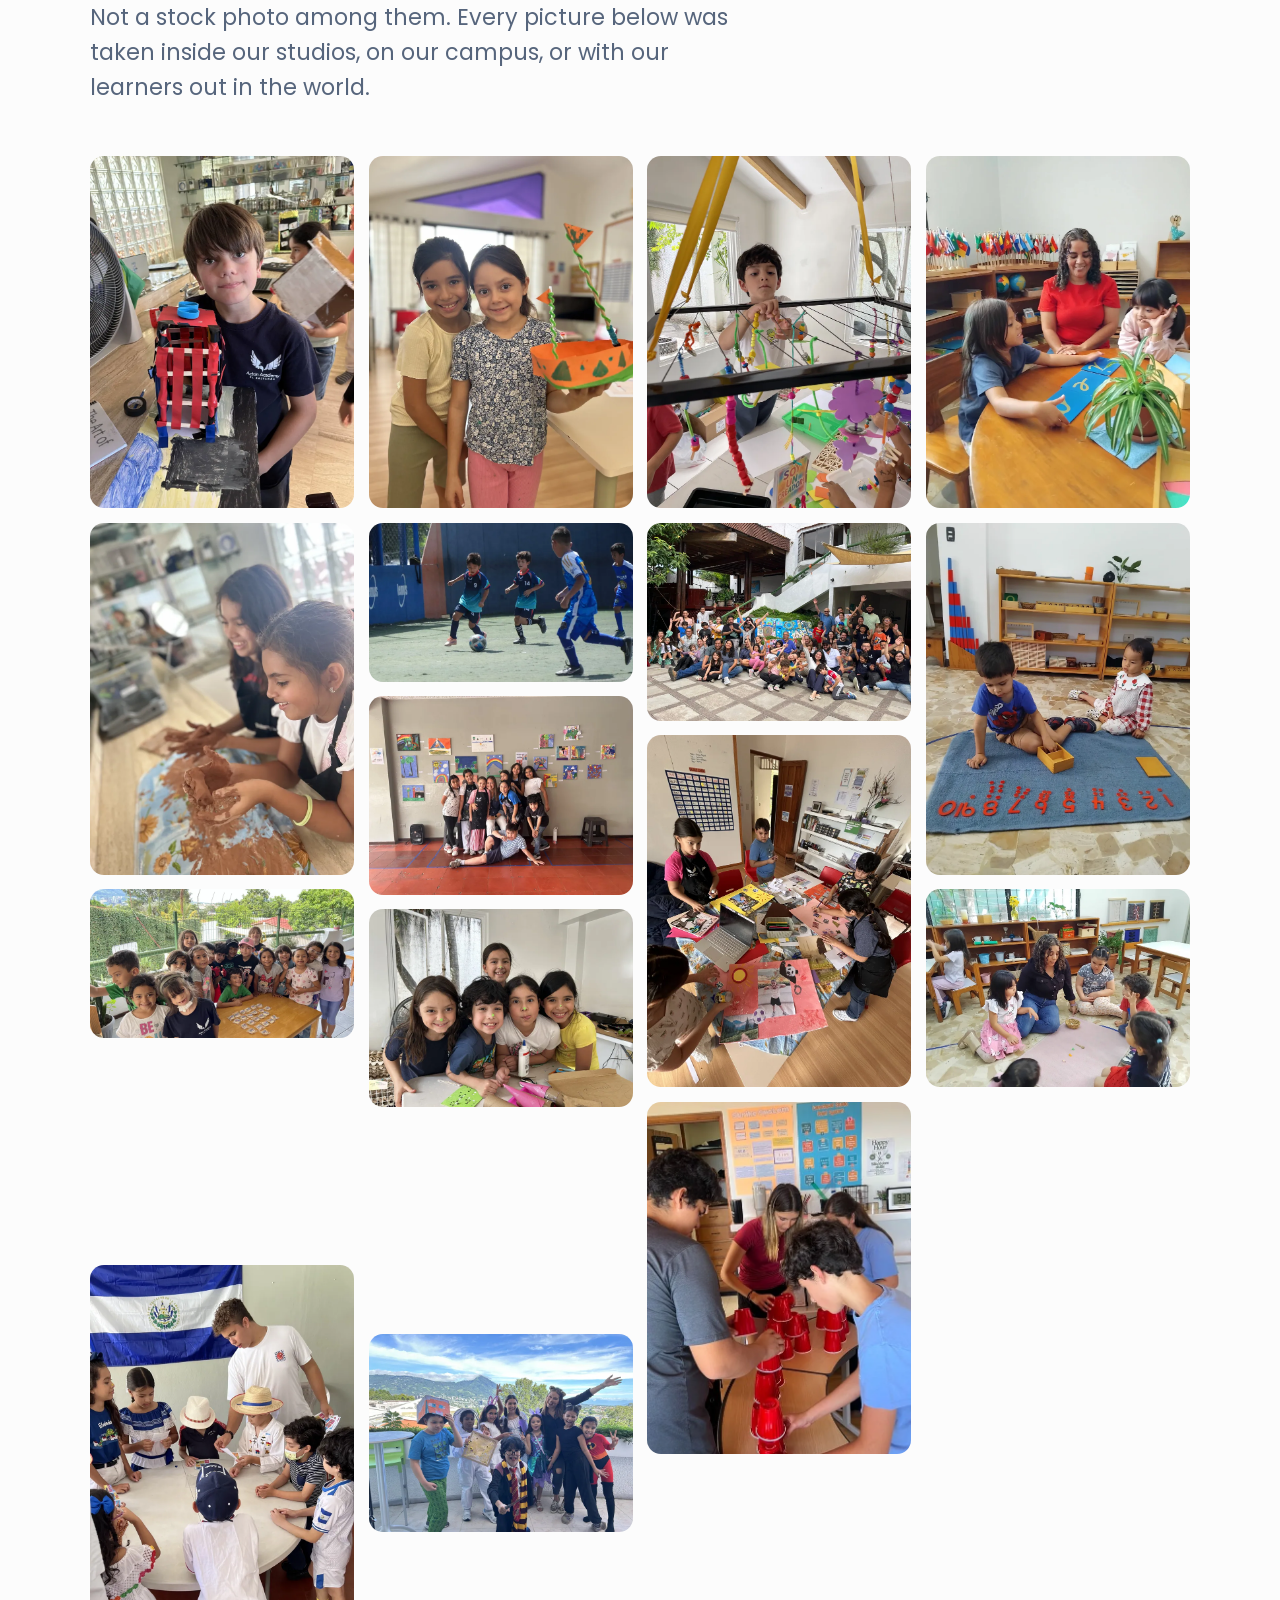
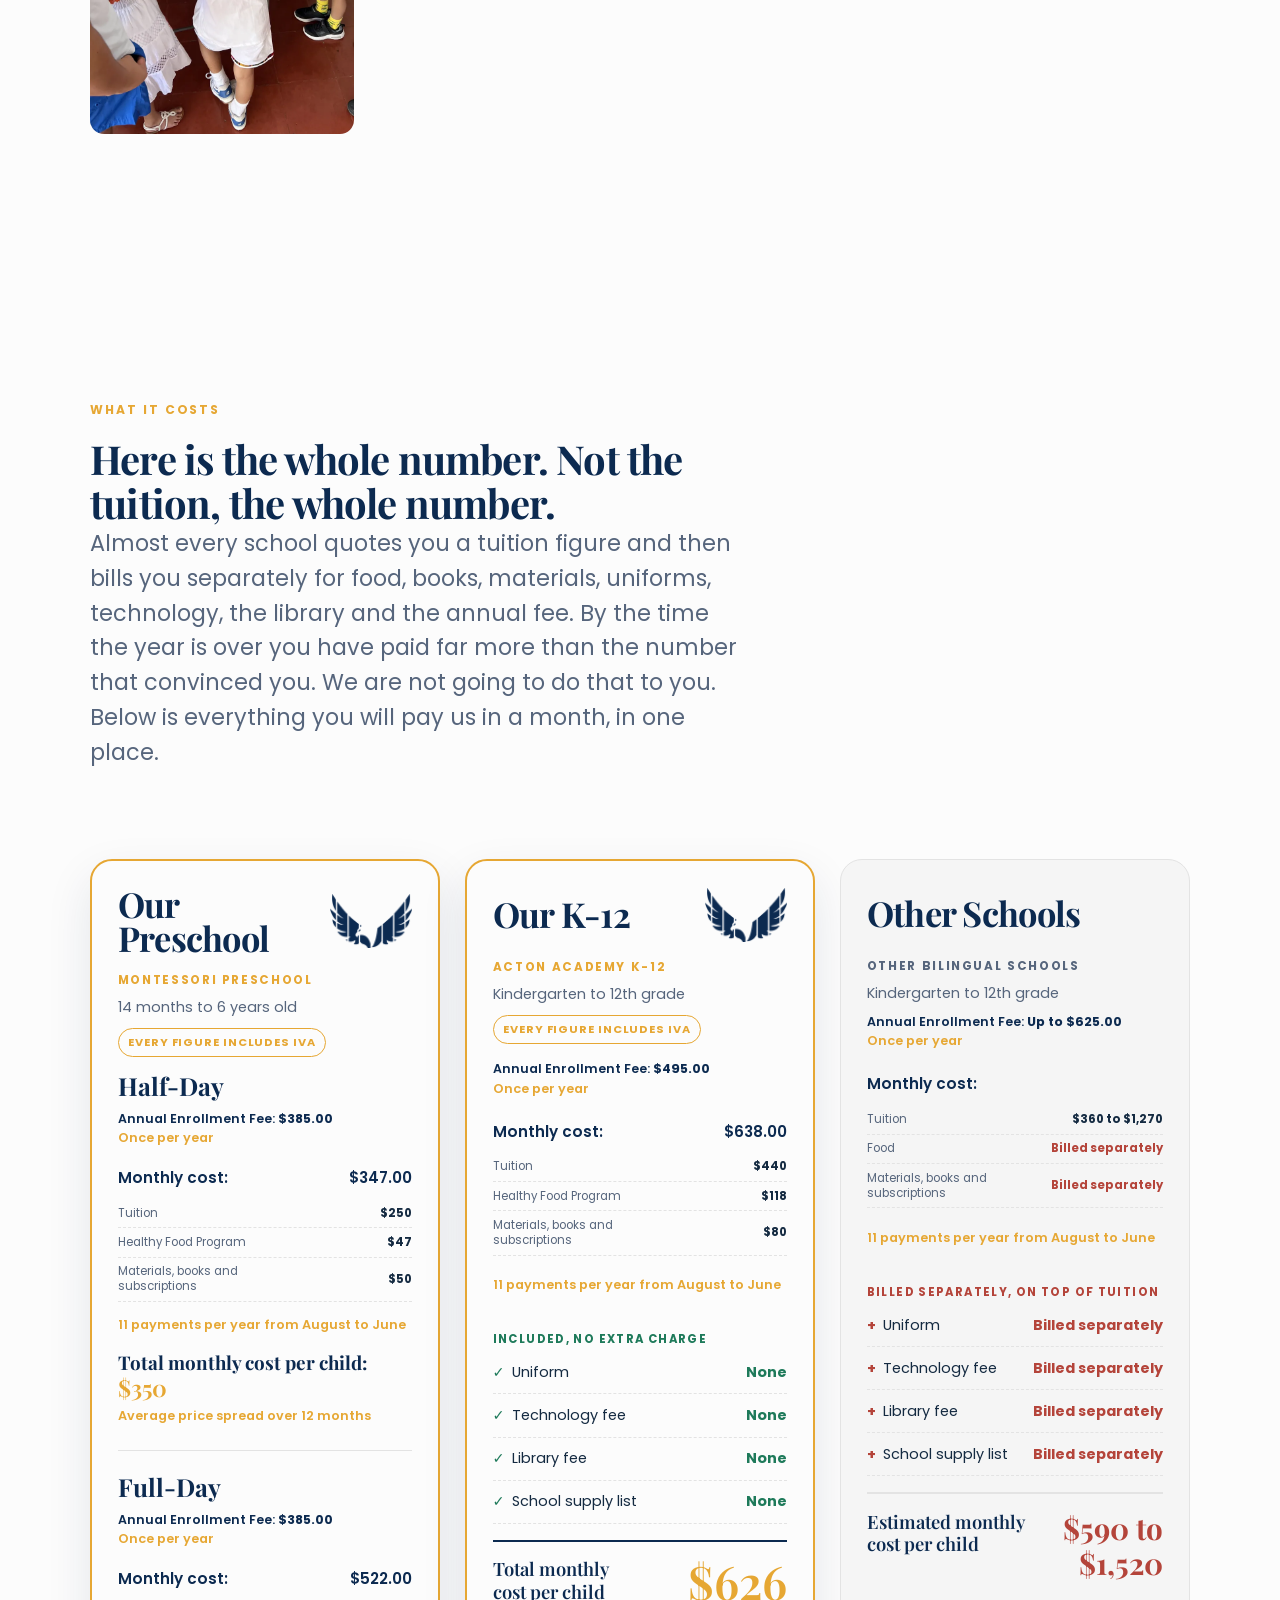
==== commit 4a512be5: "New lunch photo, and the rock climbing team joins the gallery The midday slot showed an outdoor picn" ====
--- a/index.html
+++ b/index.html
@@ -379,7 +379,7 @@
         <div class="tl-item reveal">
           <p class="tl-time">Midday</p>
           <h3>Lunch, served family style</h3>
-          <div class="shot shot-3x2"><img src="assets/images/gallery/day-lunch-outdoors-acton-academy-actonacademyelsalvador.com.webp" alt="Learners eating together outdoors at Acton Academy El Salvador" loading="lazy" decoding="async" width="900" height="506"></div>
+          <div class="shot shot-lunch"><img src="assets/images/gallery/day-lunch-real-plates-acton-academy-actonacademyelsalvador.com.webp" alt="A learner at Acton Academy El Salvador eating a homemade lunch from a real ceramic plate with real cutlery" loading="lazy" decoding="async" width="900" height="900"></div>
           <p>Real homemade food on real plates, with real glasses and real silverware. No disposables, no processed food, no added sugar. When a child drops a ceramic plate it breaks, and they learn something a plastic cup could never teach them.</p>
         </div>
         <div class="tl-item reveal">
@@ -513,6 +513,7 @@
         <figure><img src="assets/images/gallery/gallery-preschool-numerals-mat-acton-academy-actonacademyelsalvador.com.webp" alt="Two of our youngest children laying out the numerals on a work mat" loading="lazy" decoding="async" width="800" height="1067"><figcaption>Two of our youngest children laying out the numerals on a work mat</figcaption></figure>
         <figure><img src="assets/images/gallery/gallery-preschool-circle-guide-acton-academy-actonacademyelsalvador.com.webp" alt="A guide sitting on the mat with the preschool circle" loading="lazy" decoding="async" width="900" height="675"><figcaption>A guide sitting on the mat with the preschool circle</figcaption></figure>
         <figure><img src="assets/images/gallery/gallery-preschool-counting-frame-acton-academy-actonacademyelsalvador.com.webp" alt="Preschool children working together with the counting frame" loading="lazy" decoding="async" width="900" height="675"><figcaption>Preschool children working together with the counting frame</figcaption></figure>
+        <figure><img src="assets/images/gallery/gallery-rock-climbing-team-acton-academy-actonacademyelsalvador.com.webp" alt="A learner from the Acton rock climbing team working her way up the wall at Move" loading="lazy" decoding="async" width="800" height="1422"><figcaption>A learner from our rock climbing team on the wall at Move</figcaption></figure>
       </div>
     </div>
   </section>
--- a/assets/css/styles.css
+++ b/assets/css/styles.css
@@ -594,6 +594,7 @@
 /* timeline with photos */
 .tl-item .shot{margin:.9rem 0 .2rem;max-width:520px;aspect-ratio:3/2;border-radius:14px}
 .tl-item .shot-quest{max-width:420px;aspect-ratio:1}
+.tl-item .shot-lunch{max-width:420px;aspect-ratio:1}
 
 /* NGA phases with photos */
 .phase{overflow:hidden;padding:0}
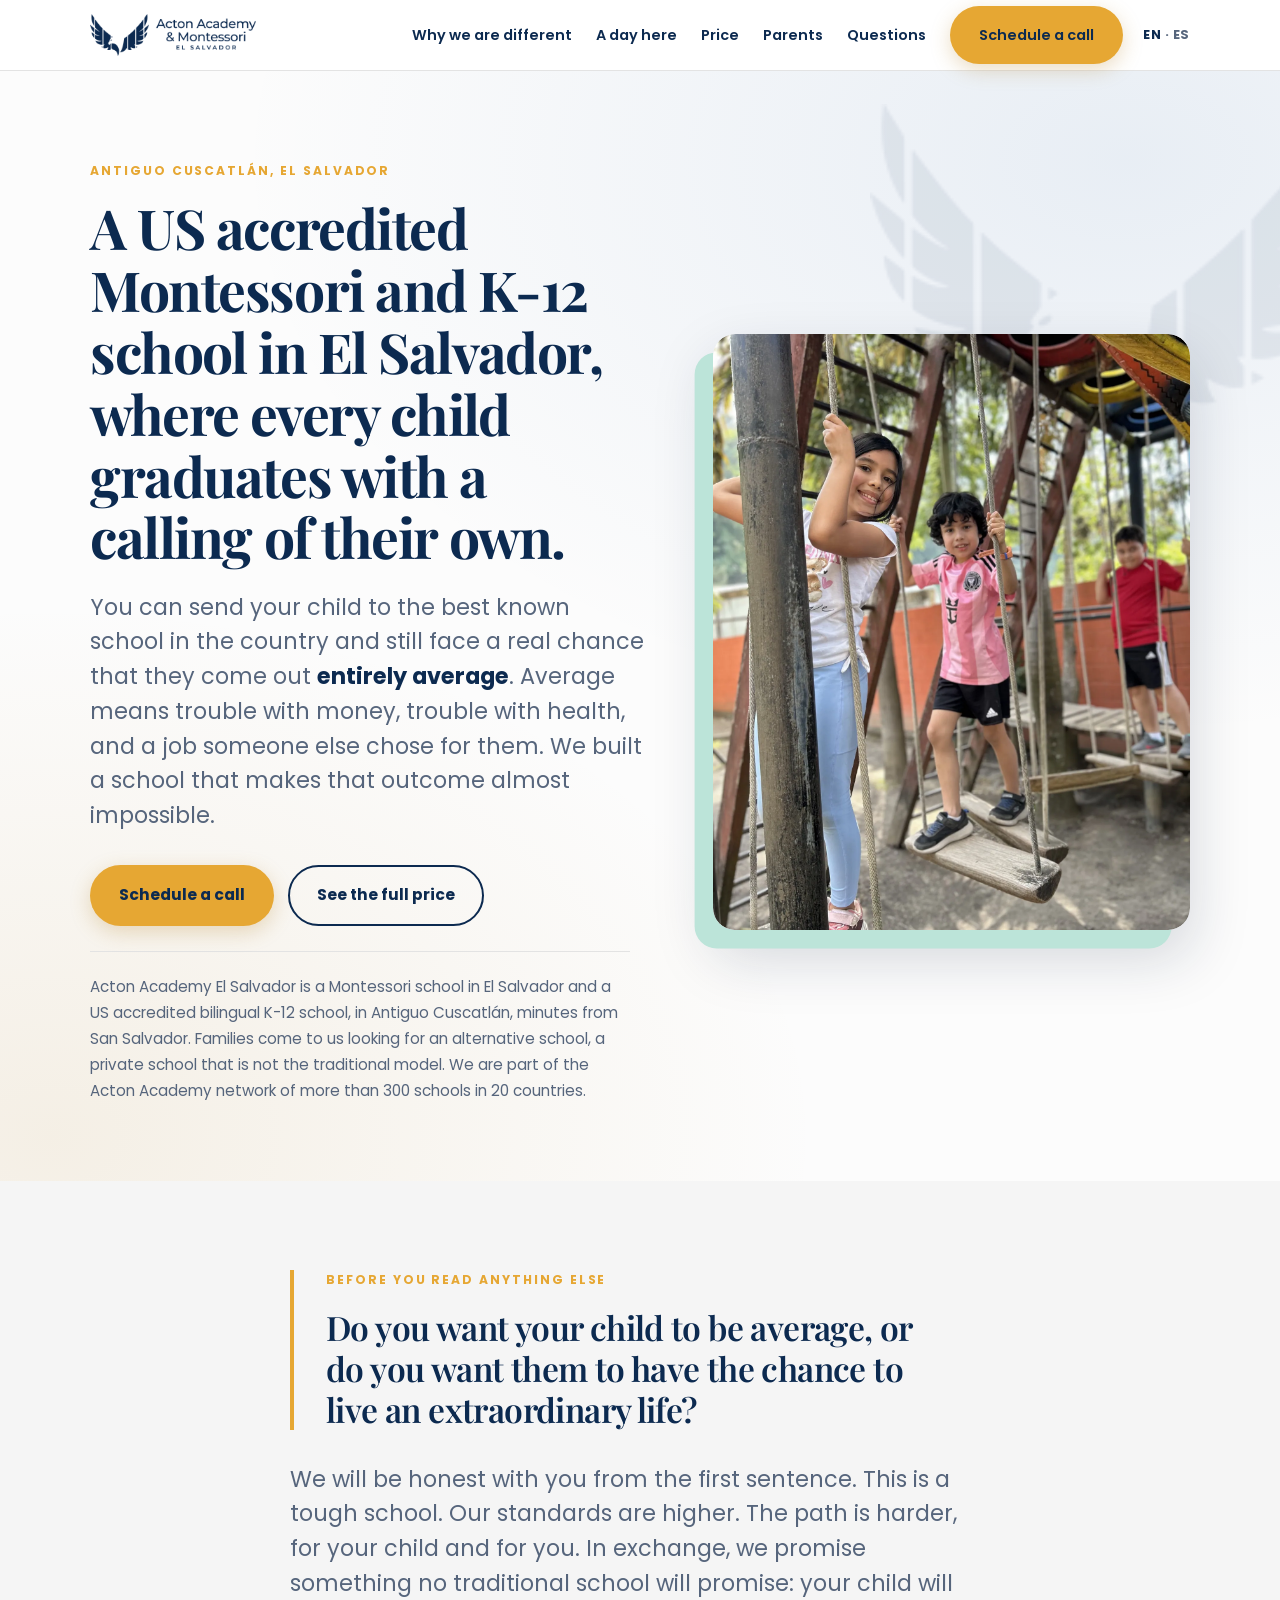
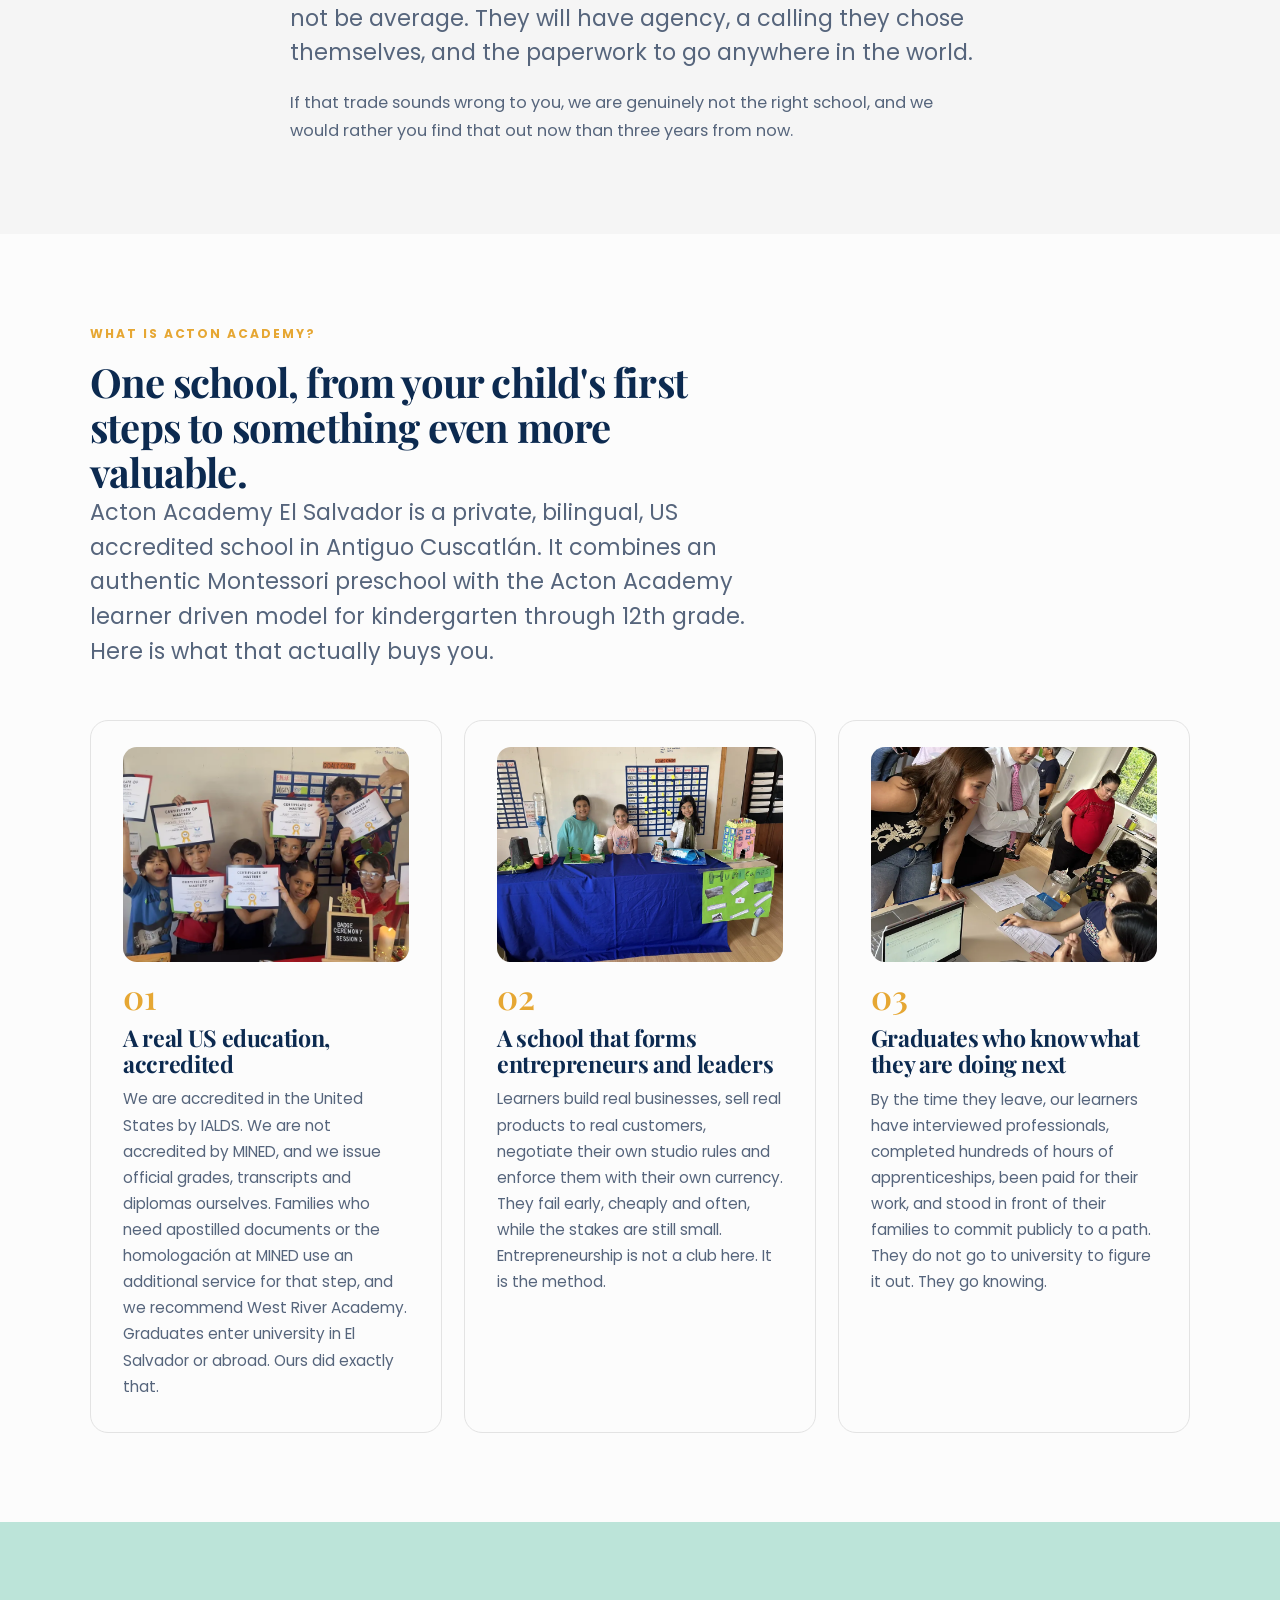
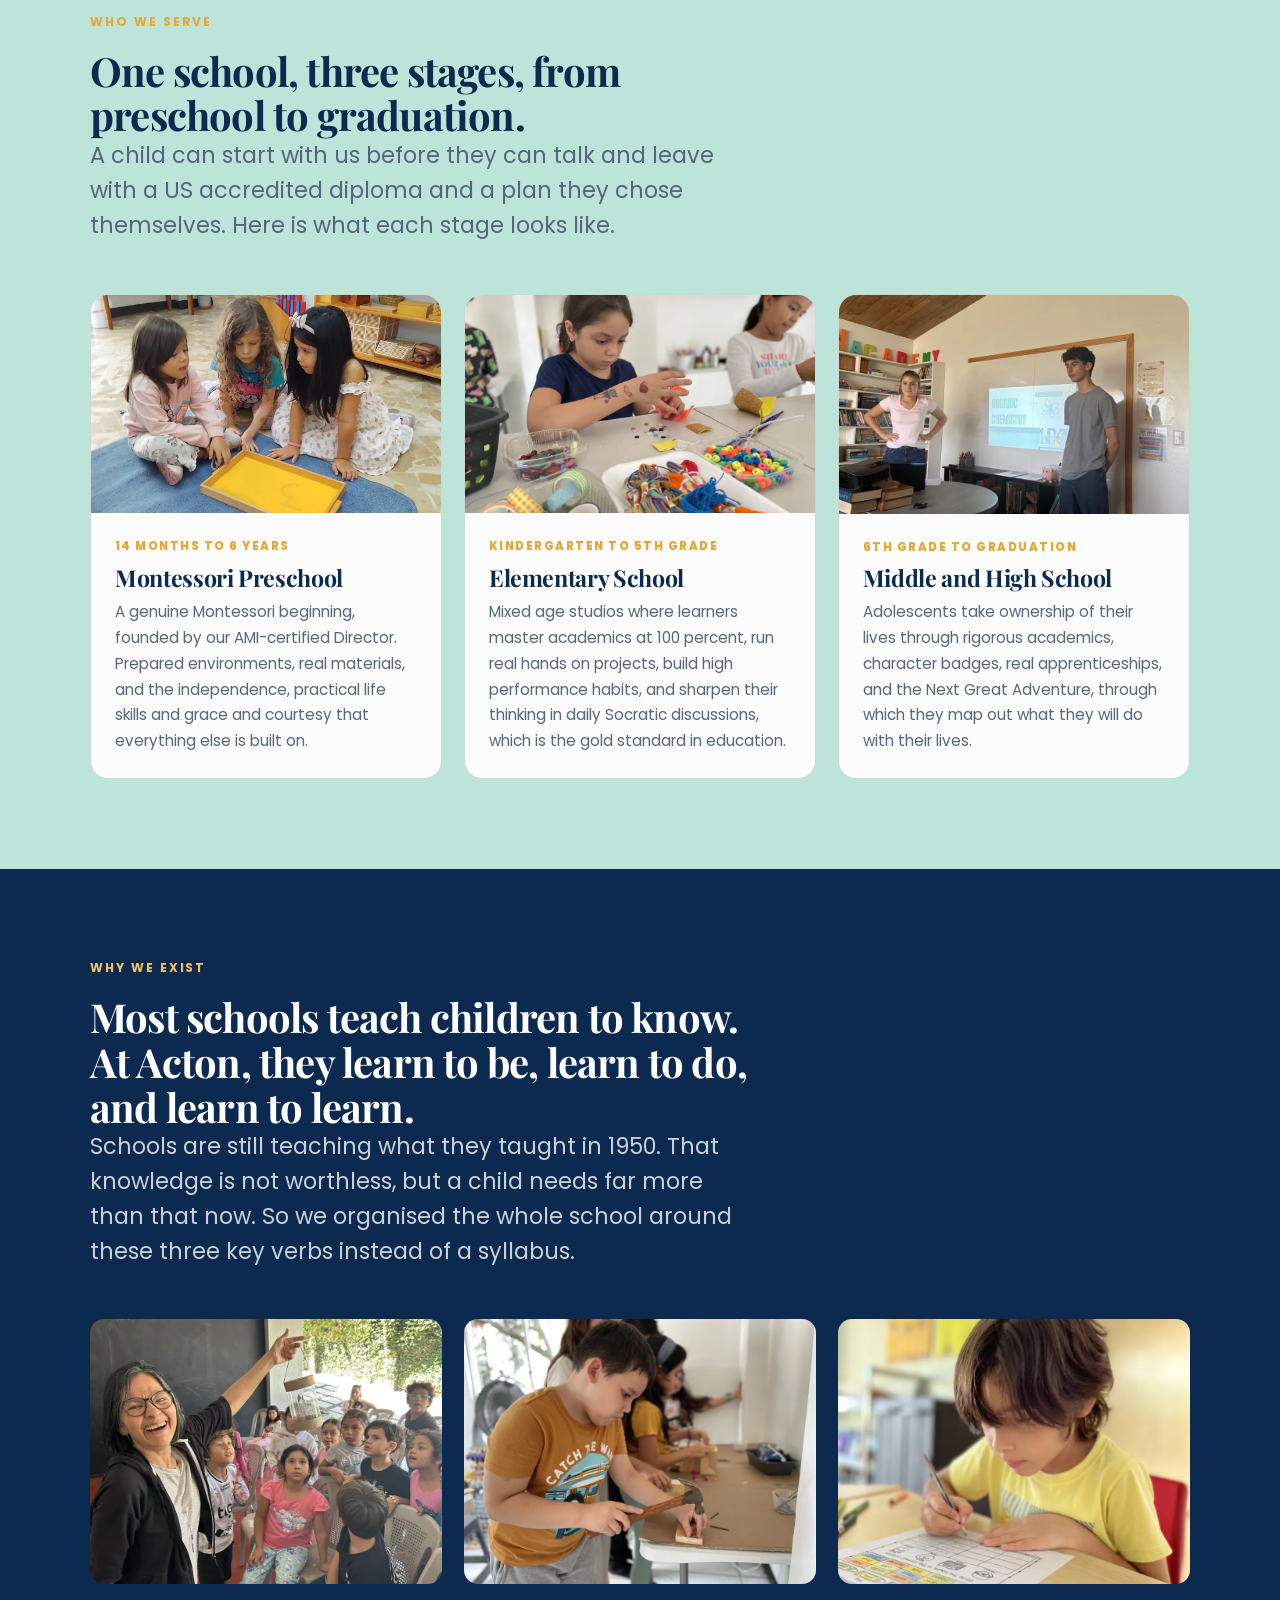
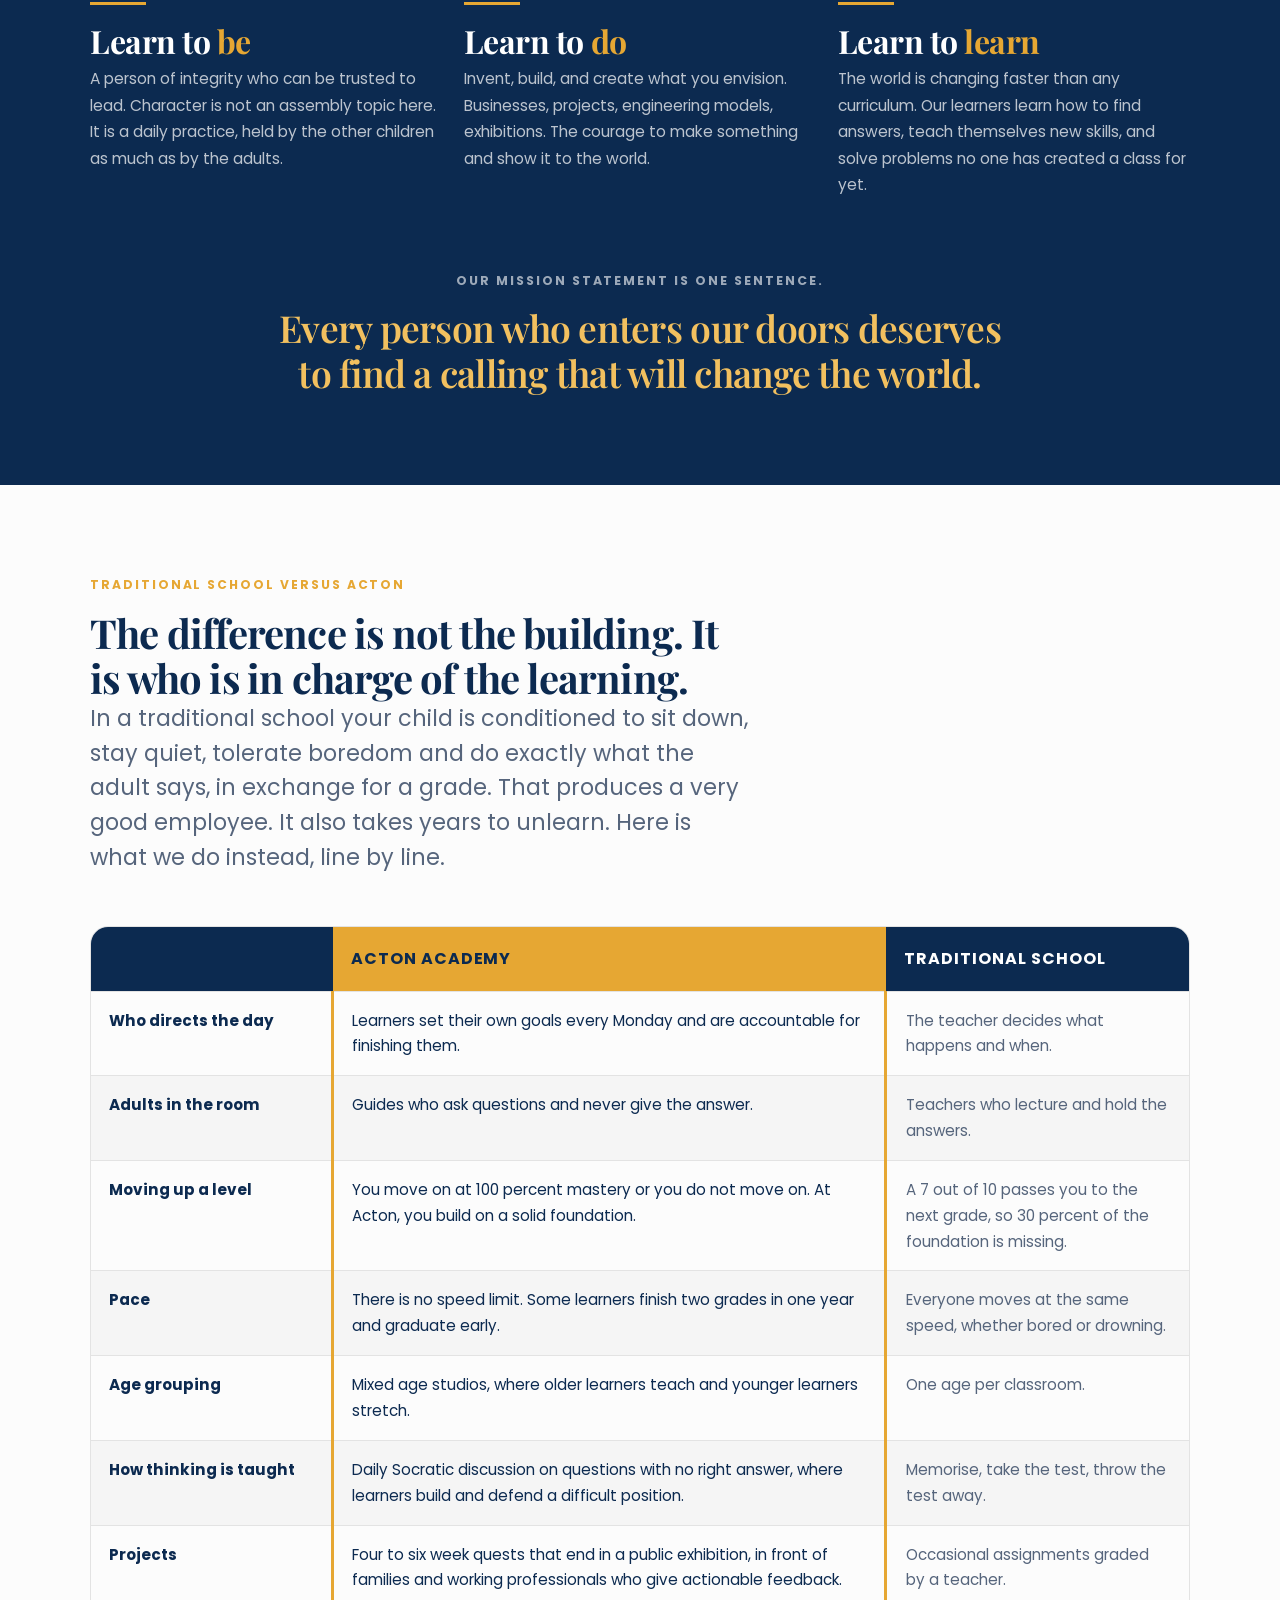
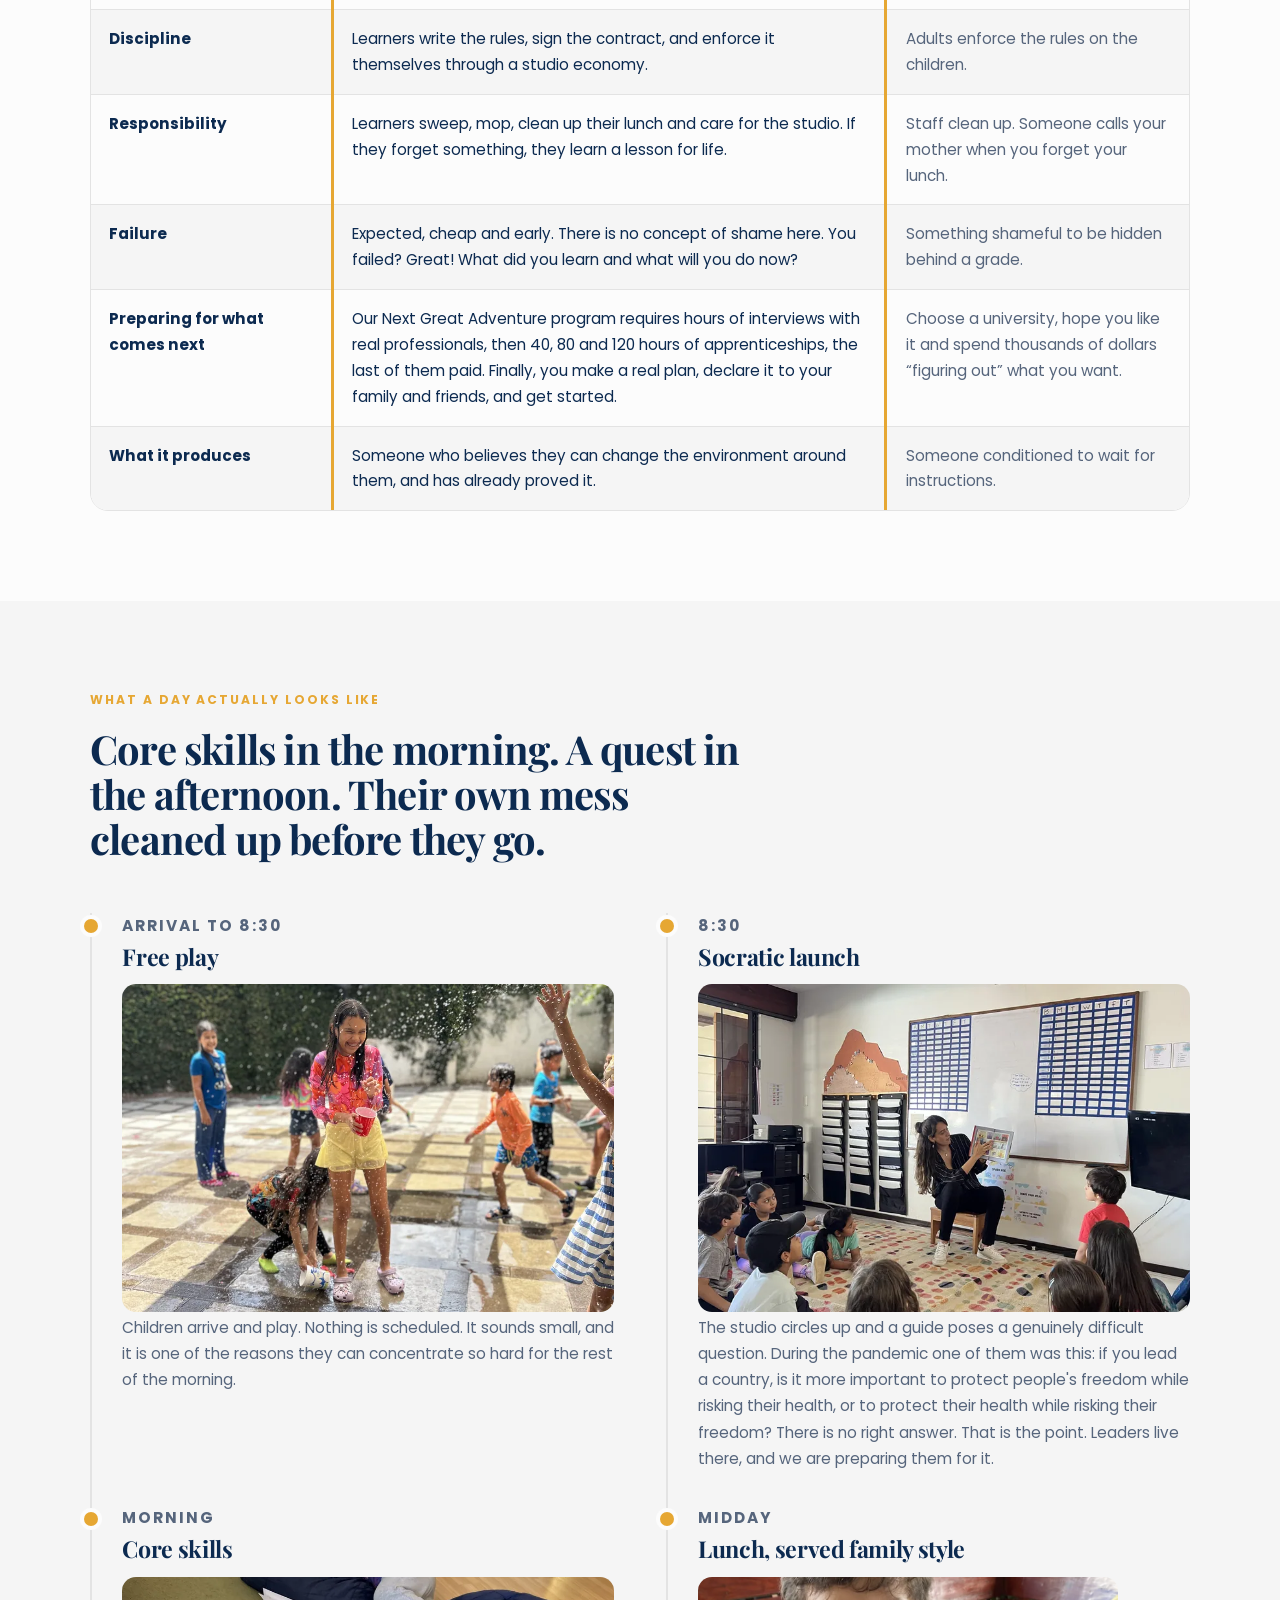
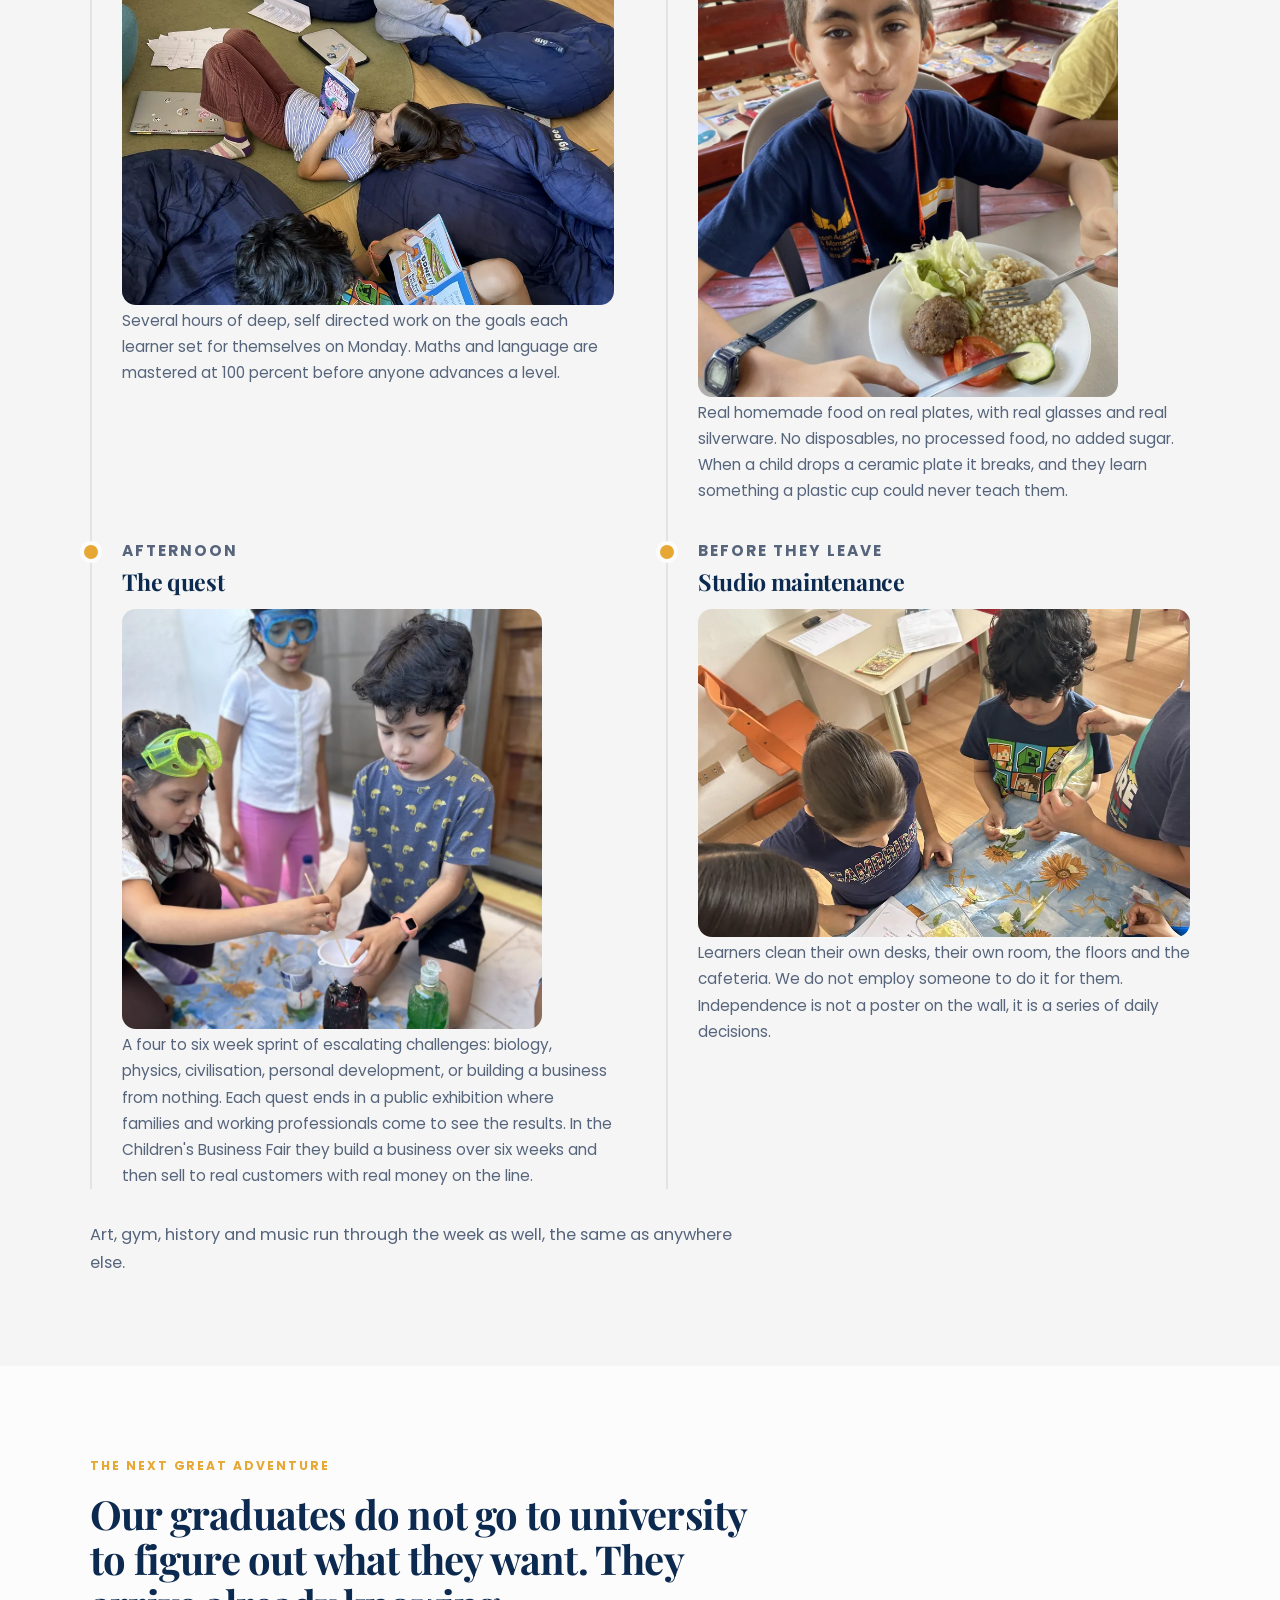
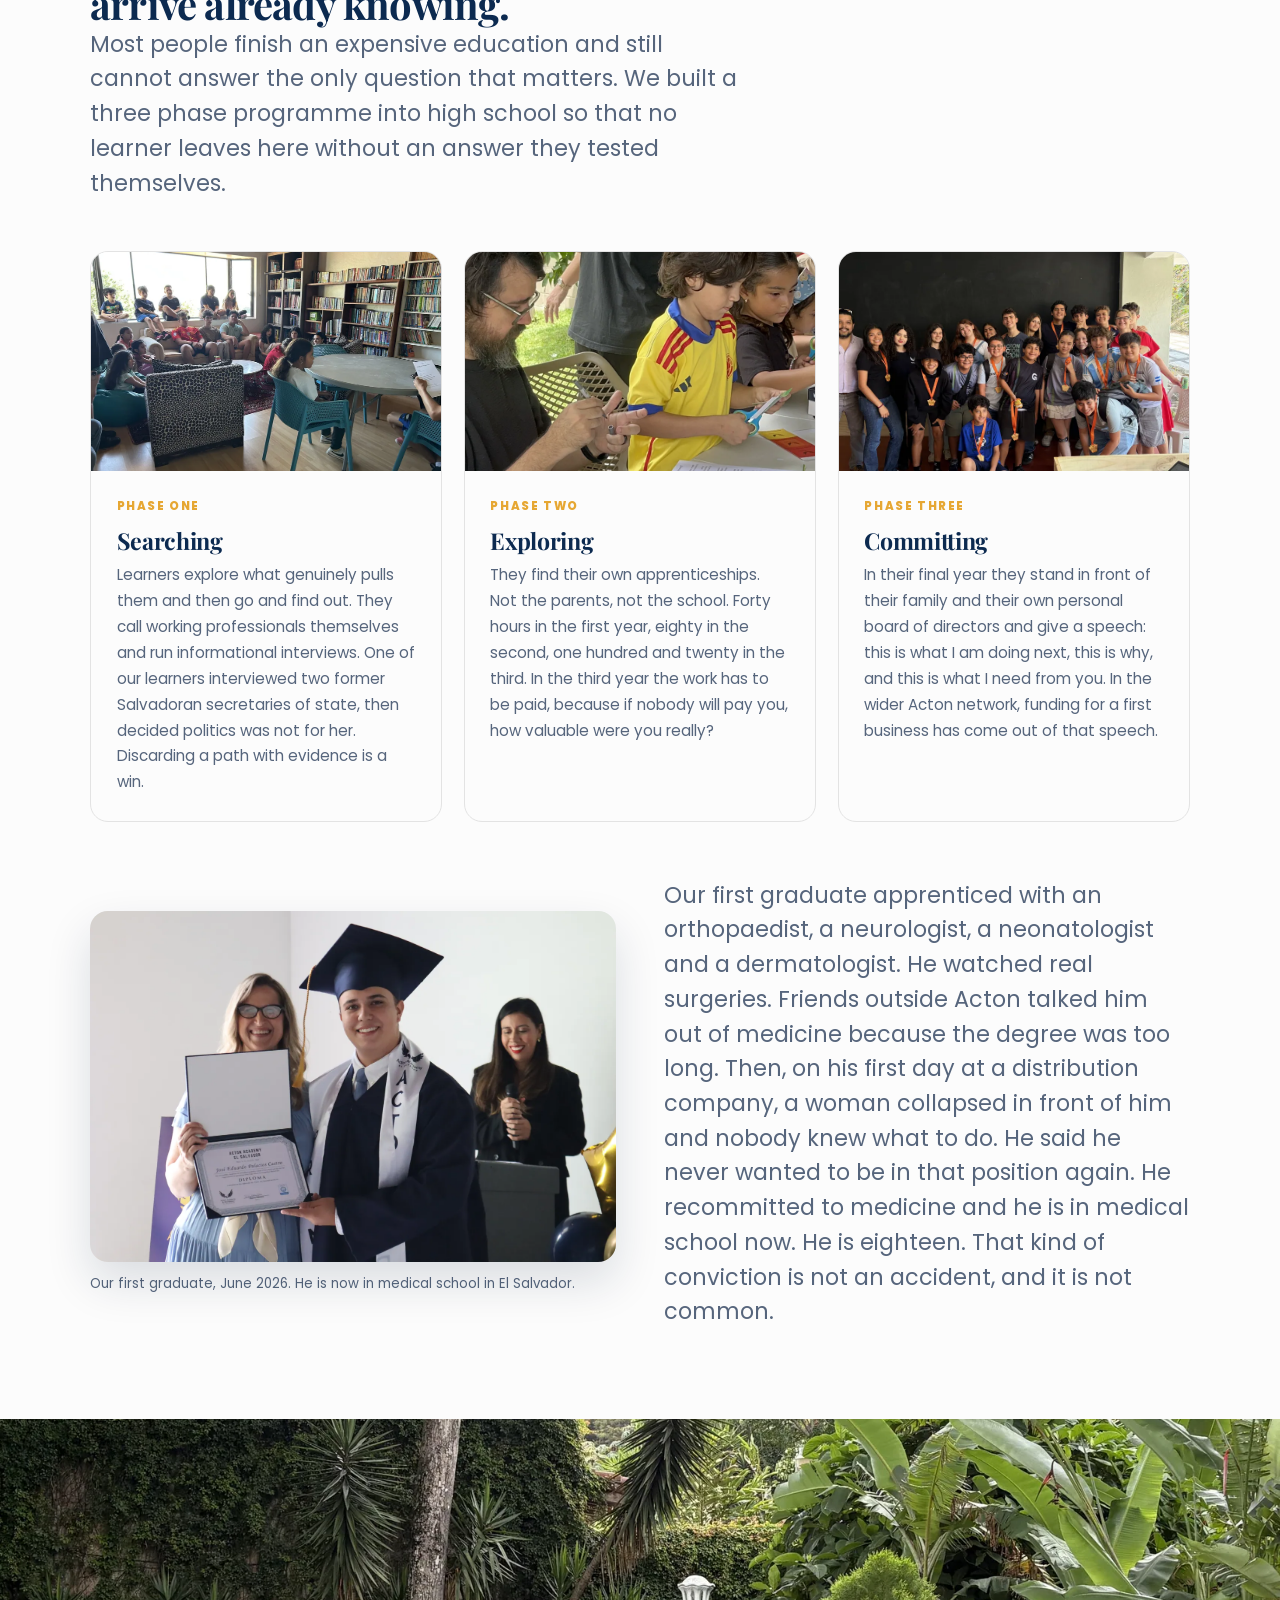
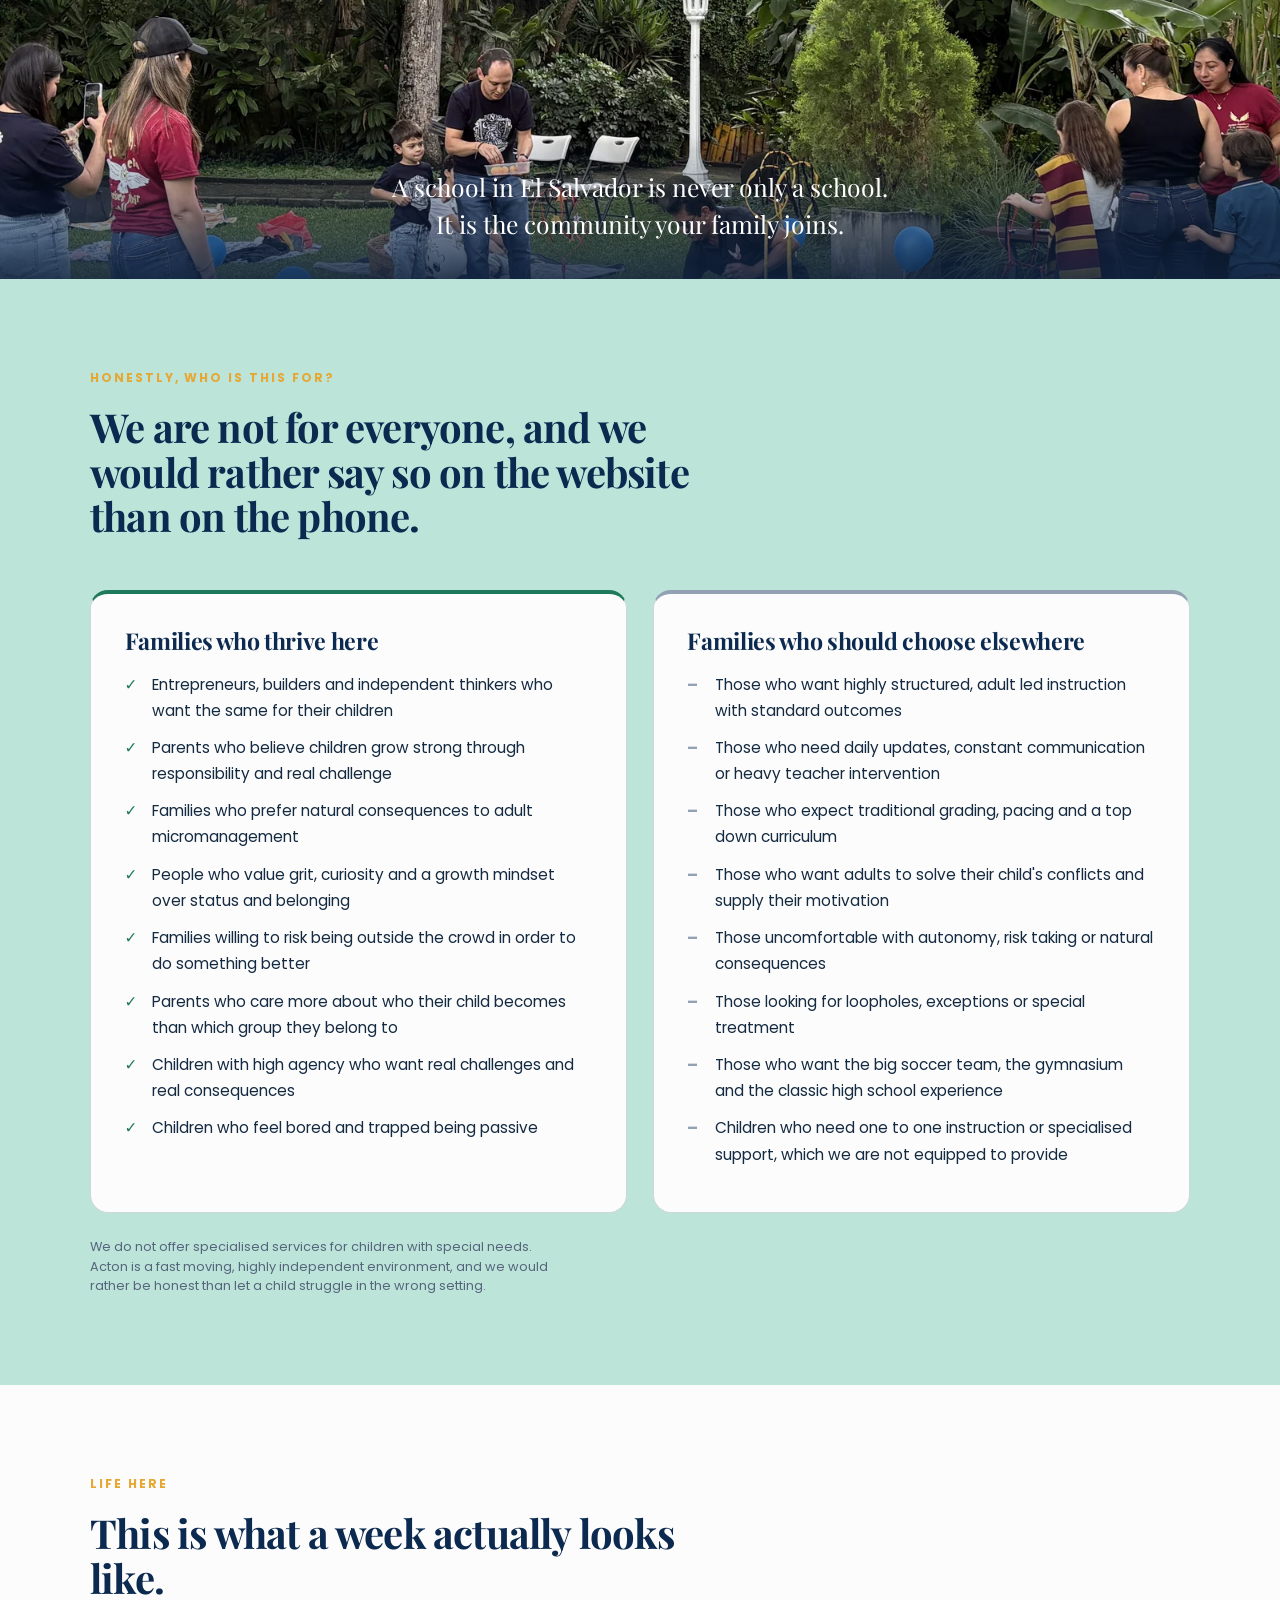
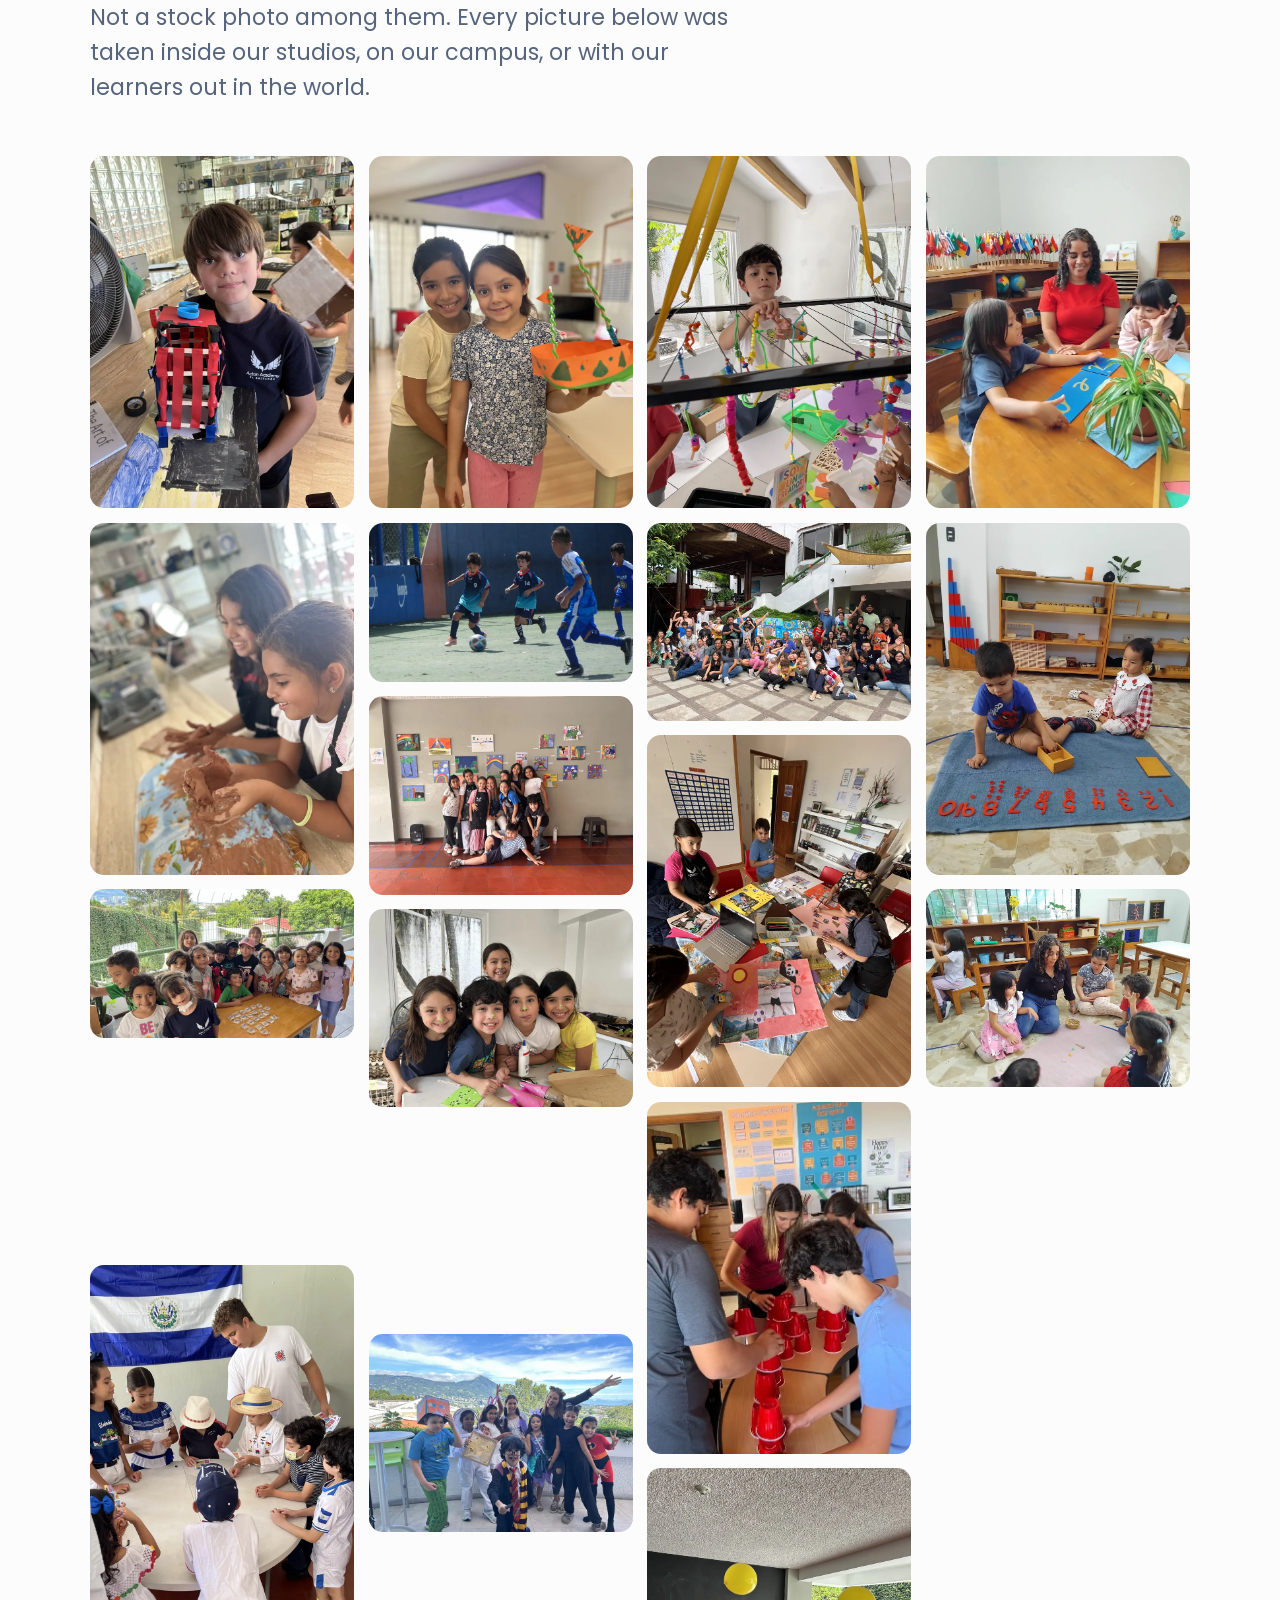
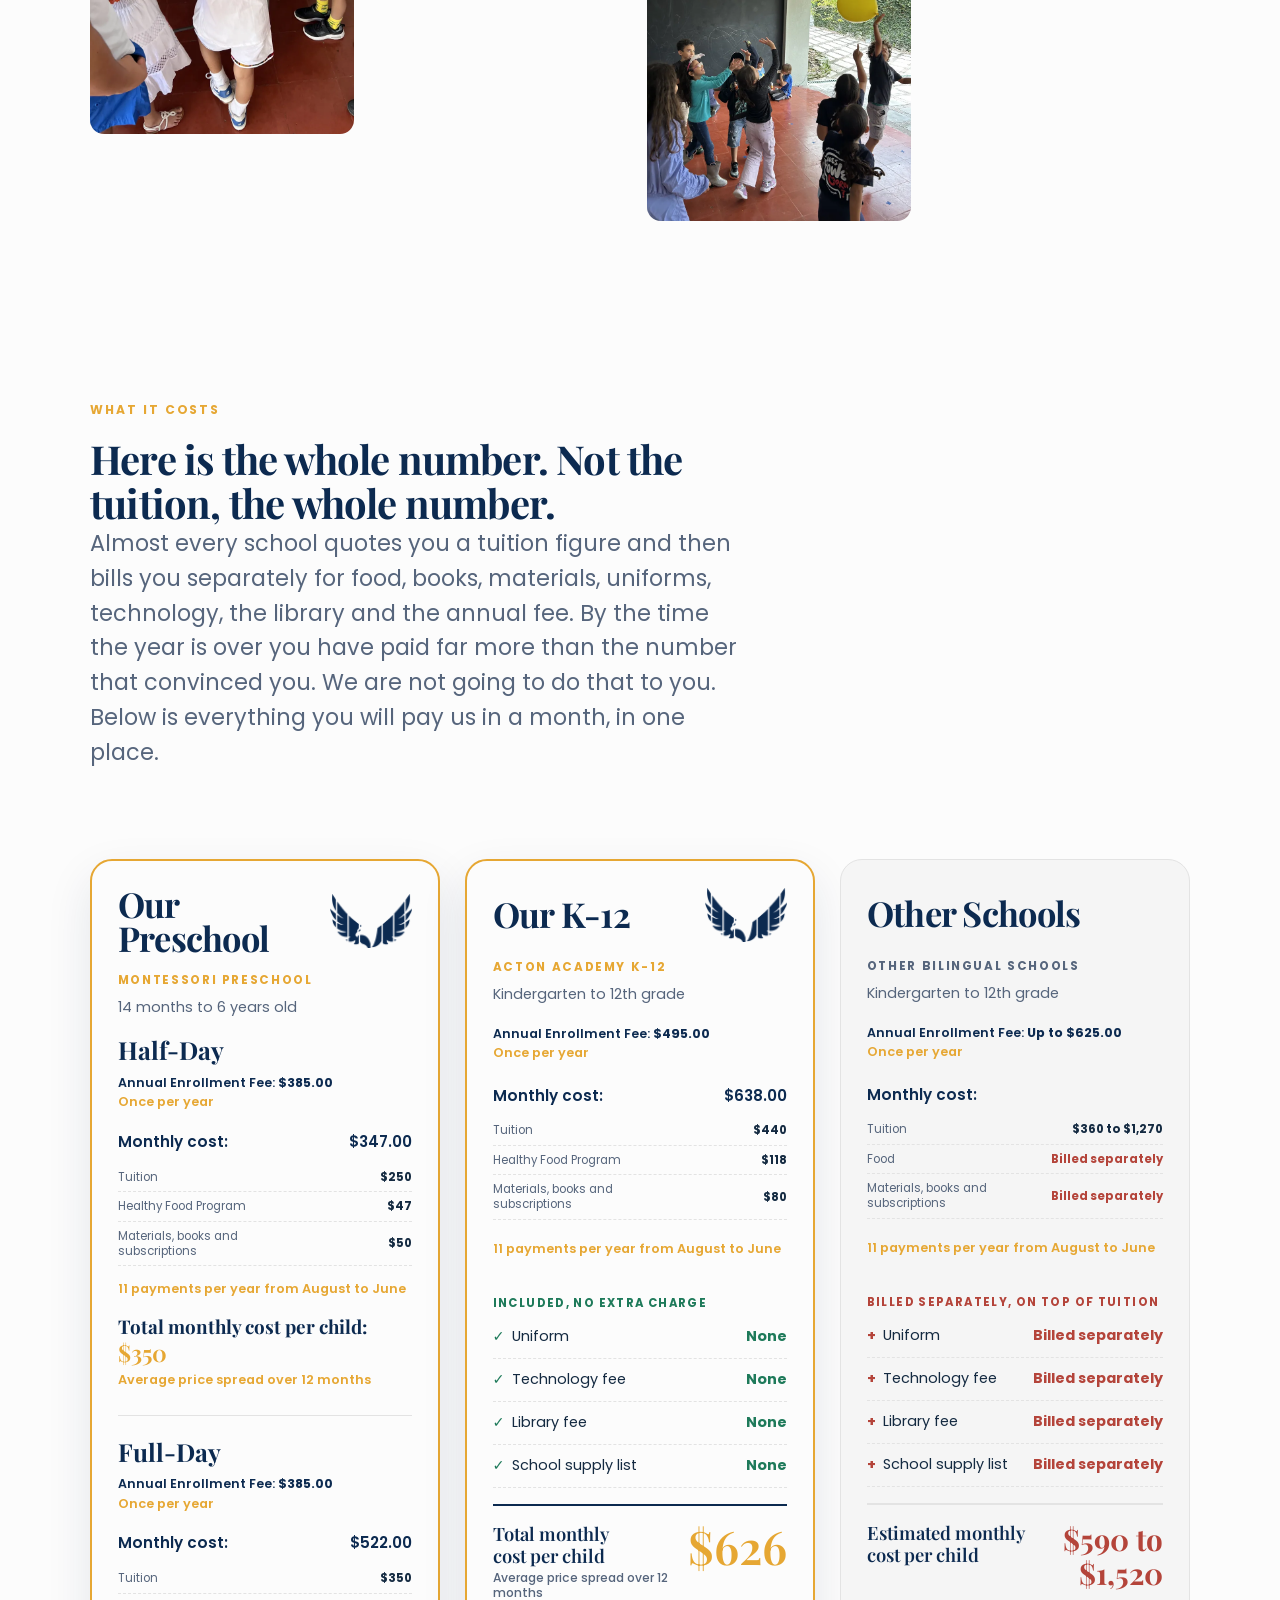
==== commit 32f7813c: "IVA as a plain closing line on the two Acton cards Replaces the pill tag with a sentence in the same" ====
--- a/index.html
+++ b/index.html
@@ -537,7 +537,6 @@
             </div>
             <p class="tier">Montessori Preschool</p>
             <p class="age">14 months to 6 years old</p>
-            <p class="iva-tag">Every figure includes IVA</p>
 
             <div class="day-block">
               <p class="day-title">Half-Day</p>
@@ -568,6 +567,7 @@
               <p class="day-total">Total monthly cost per child: <strong>$510</strong></p>
               <p class="day-total-note">Average price spread over 12 months</p>
             </div>
+            <p class="price-foot price-foot--iva">Our prices include IVA, so nothing is added at the end.</p>
           </div>
 
           <div class="price-card reveal">
@@ -577,7 +577,6 @@
             </div>
             <p class="tier">Acton Academy K-12</p>
             <p class="age">Kindergarten to 12th grade</p>
-            <p class="iva-tag">Every figure includes IVA</p>
 
             <p class="enroll">Annual Enrollment Fee: <span class="eval">$495.00</span></p>
             <p class="enroll-note">Once per year</p>
@@ -602,6 +601,7 @@
               <span class="amt">$626</span>
             </div>
             <p class="price-foot">We charge <strong>$1,800</strong>, at the beginning of the second year, once you know that Acton is a great fit for you, and vice versa.</p>
+            <p class="price-foot price-foot--iva">Our prices include IVA, so nothing is added at the end.</p>
           </div>
 
           <div class="price-card price-card--other reveal">
@@ -638,7 +638,7 @@
           </div>
 
         </div>
-        <p class="price-note reveal"><strong>Our prices include IVA, so nothing is added at the end.</strong> You can pay us by bank transfer, by credit card through a payment link with a 4.8 percent surcharge, or in <strong>Bitcoin</strong>. We do not accept cash. The figures in the Other Schools column are those schools' own published numbers, and we cannot say what each of them includes.</p>
+        <p class="price-note reveal"><strong>Our prices include IVA, so nothing is added at the end.</strong> You can pay us by bank transfer, by credit card through a payment link with a 4.8 percent surcharge, or in <strong>Bitcoin</strong>. We do not accept cash.</p>
       </div>
 
       <div class="section-head reveal" style="margin-top:clamp(2.5rem,5vw,3.5rem);margin-bottom:0">
--- a/assets/css/styles.css
+++ b/assets/css/styles.css
@@ -337,10 +337,7 @@
 
 #eky-pricing .tier{font-size:.74rem;font-weight:700;letter-spacing:.14em;text-transform:uppercase;color:var(--accent);margin-bottom:.3rem}
 #eky-pricing .tier--other{color:var(--muted)}
-#eky-pricing .age{color:var(--muted);font-size:.9rem;font-weight:400;margin:0 0 .55rem}
-#eky-pricing .iva-tag{display:inline-block;align-self:flex-start;margin:0 0 1.1rem;padding:.24rem .6rem;
-  border:1px solid var(--accent);border-radius:999px;background:transparent;
-  font-size:.7rem;font-weight:700;letter-spacing:.08em;text-transform:uppercase;color:var(--accent)}
+#eky-pricing .age{color:var(--muted);font-size:.9rem;font-weight:400;margin:0 0 1.2rem}
 
 #eky-pricing .enroll{font-size:clamp(.78rem,4cqi,1.05rem);color:var(--ink);font-weight:600;line-height:1.3;white-space:nowrap}
 #eky-pricing .enroll .eval{font-weight:700}
@@ -385,6 +382,7 @@
 #eky-pricing .est-note{font-size:.8rem;color:var(--bad);margin-top:.7rem;line-height:1.45}
 #eky-pricing .price-foot{font-size:.85rem;color:var(--muted);margin-top:1.2rem;padding-top:1.1rem;border-top:1px solid var(--line);line-height:1.5}
 #eky-pricing .price-foot strong{color:var(--ink)}
+#eky-pricing .price-foot + .price-foot{margin-top:.5rem;padding-top:0;border-top:0}
 #eky-pricing .price-note{
   max-width:min(900px,100%);margin-inline:auto;
   margin-top:clamp(1.4rem,3vw,2.1rem);
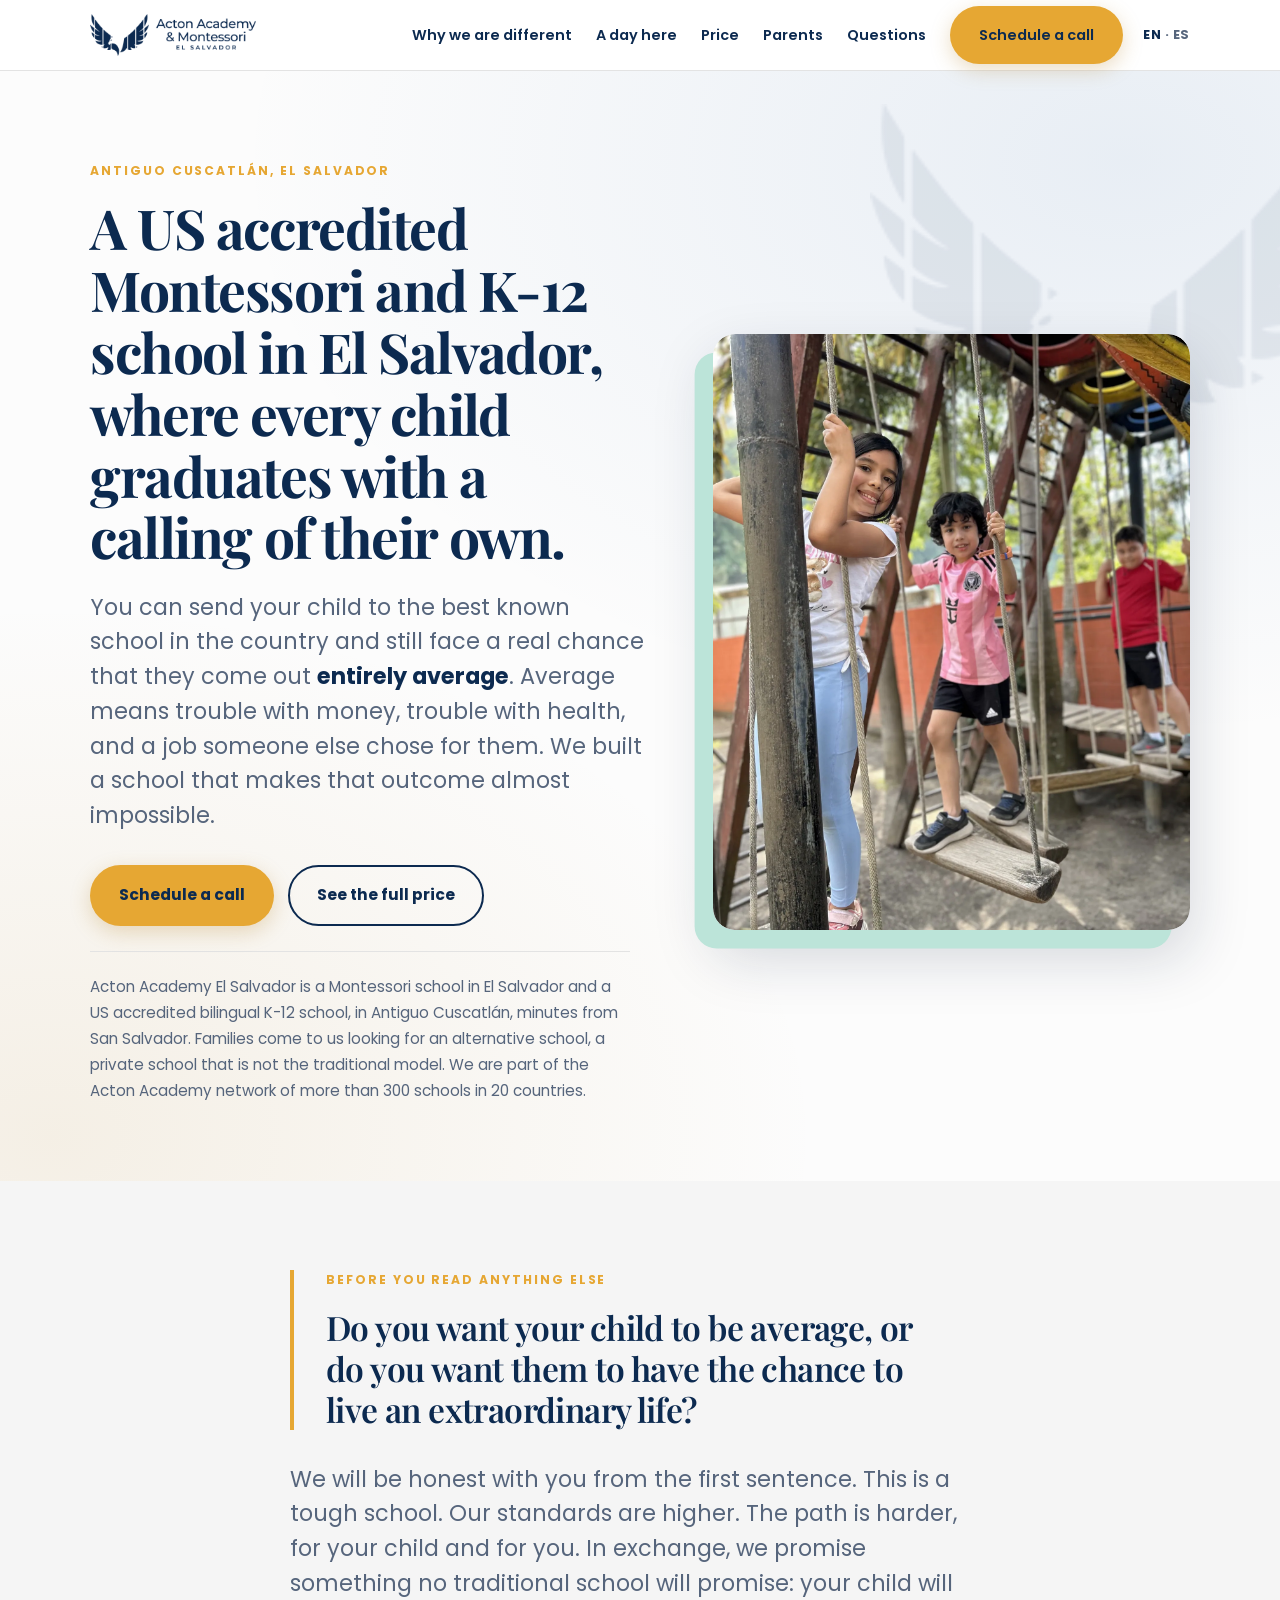
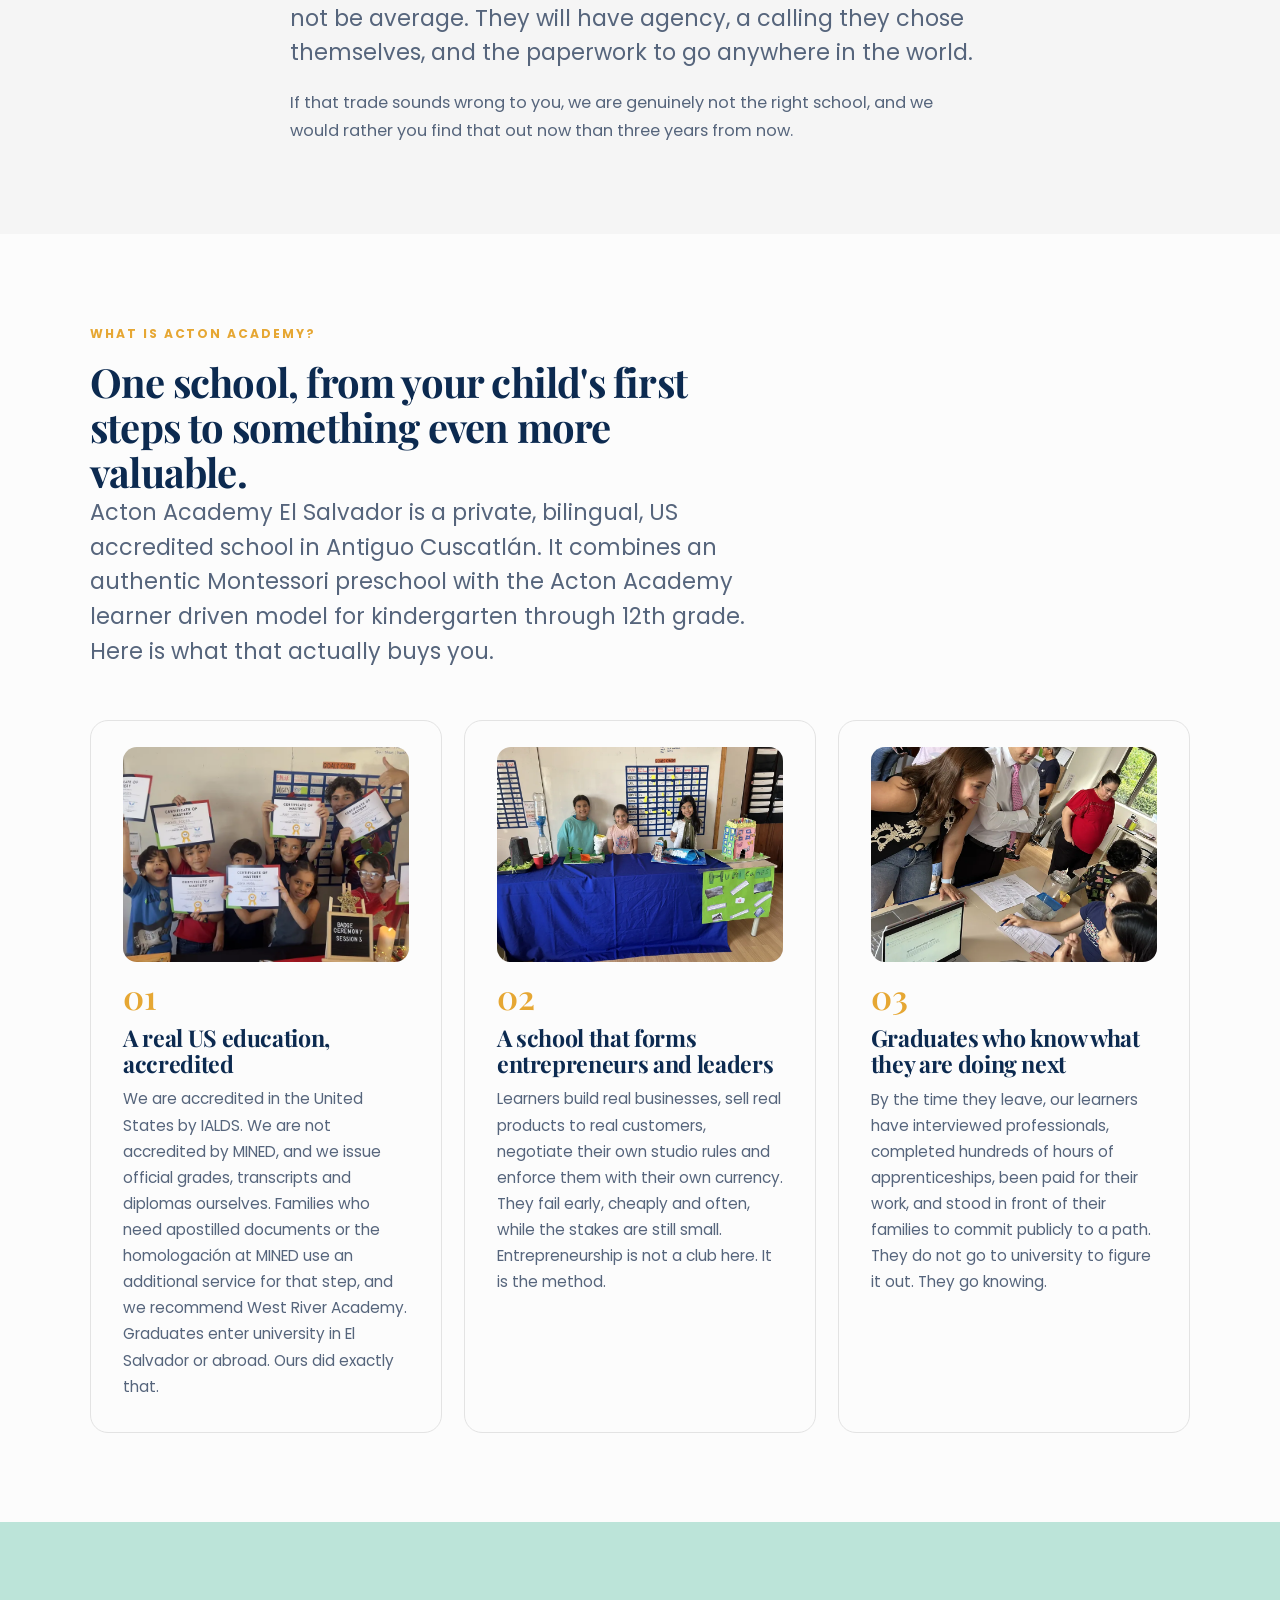
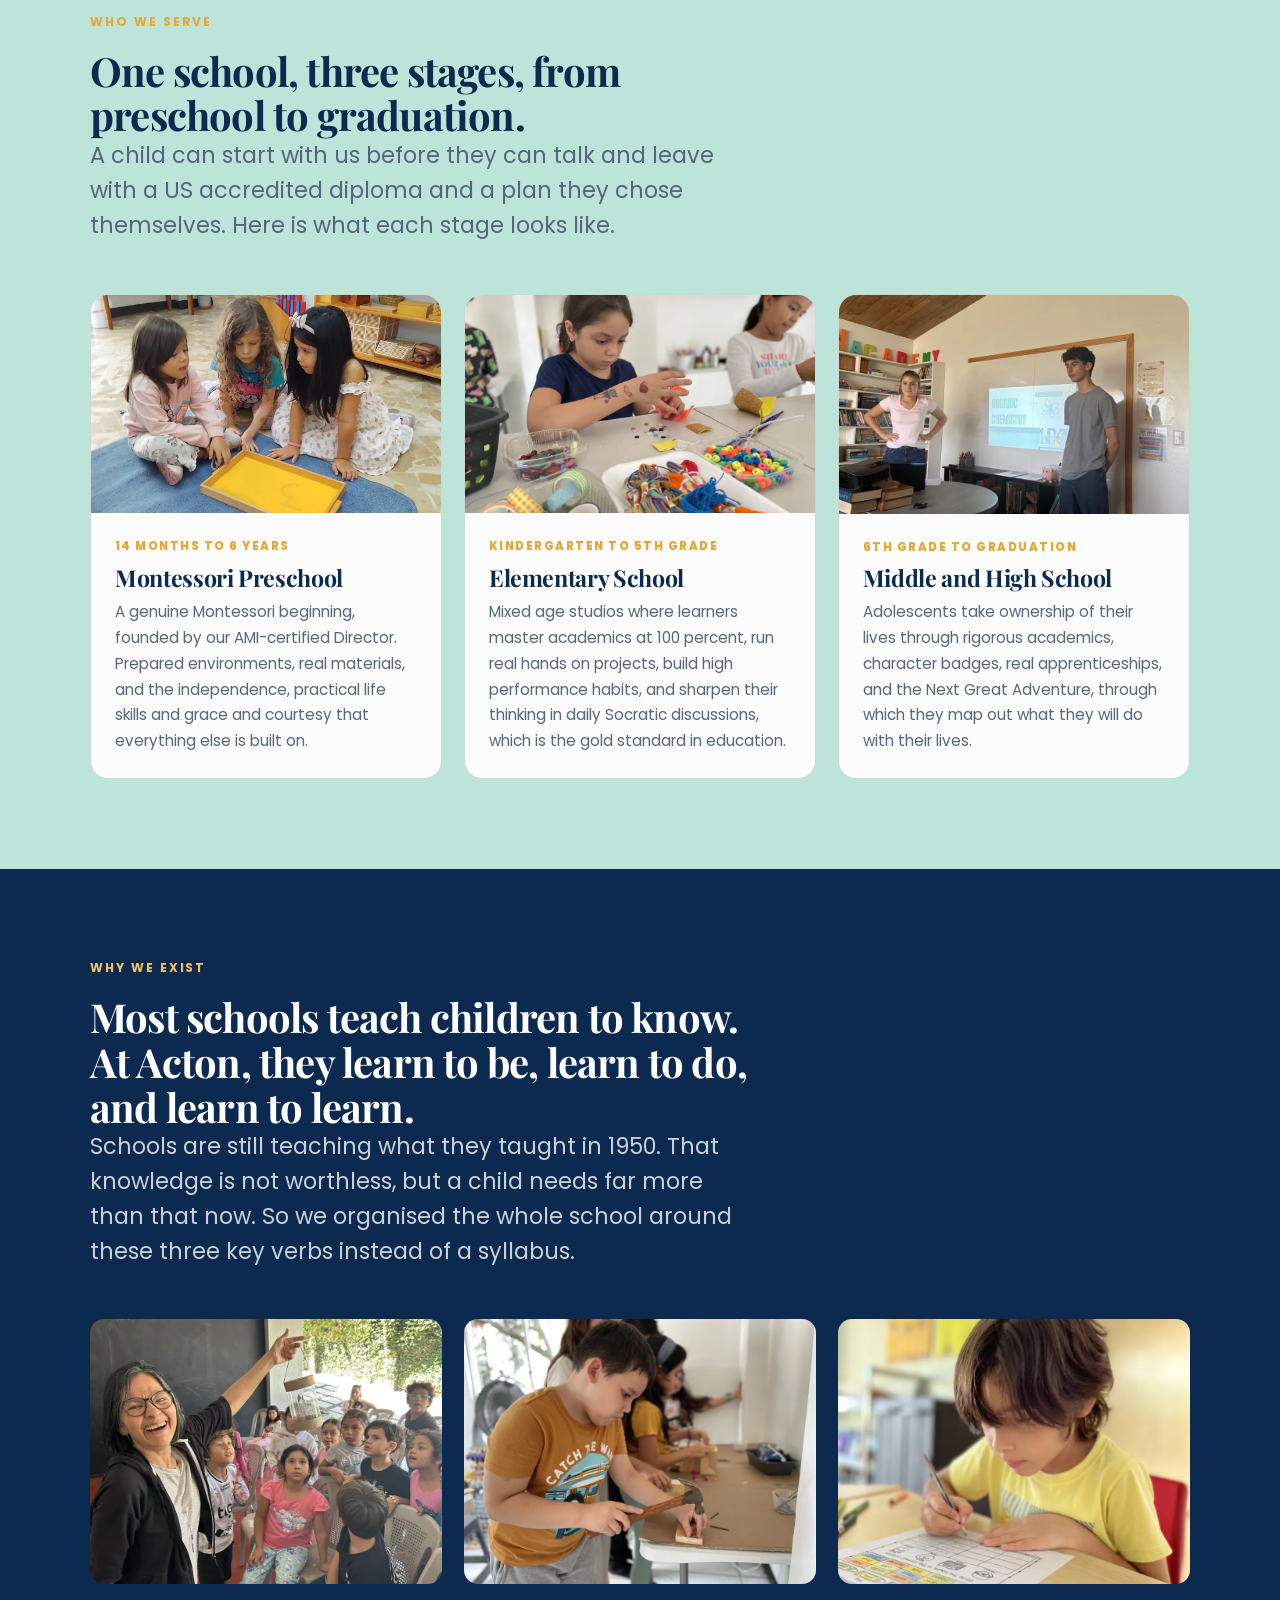
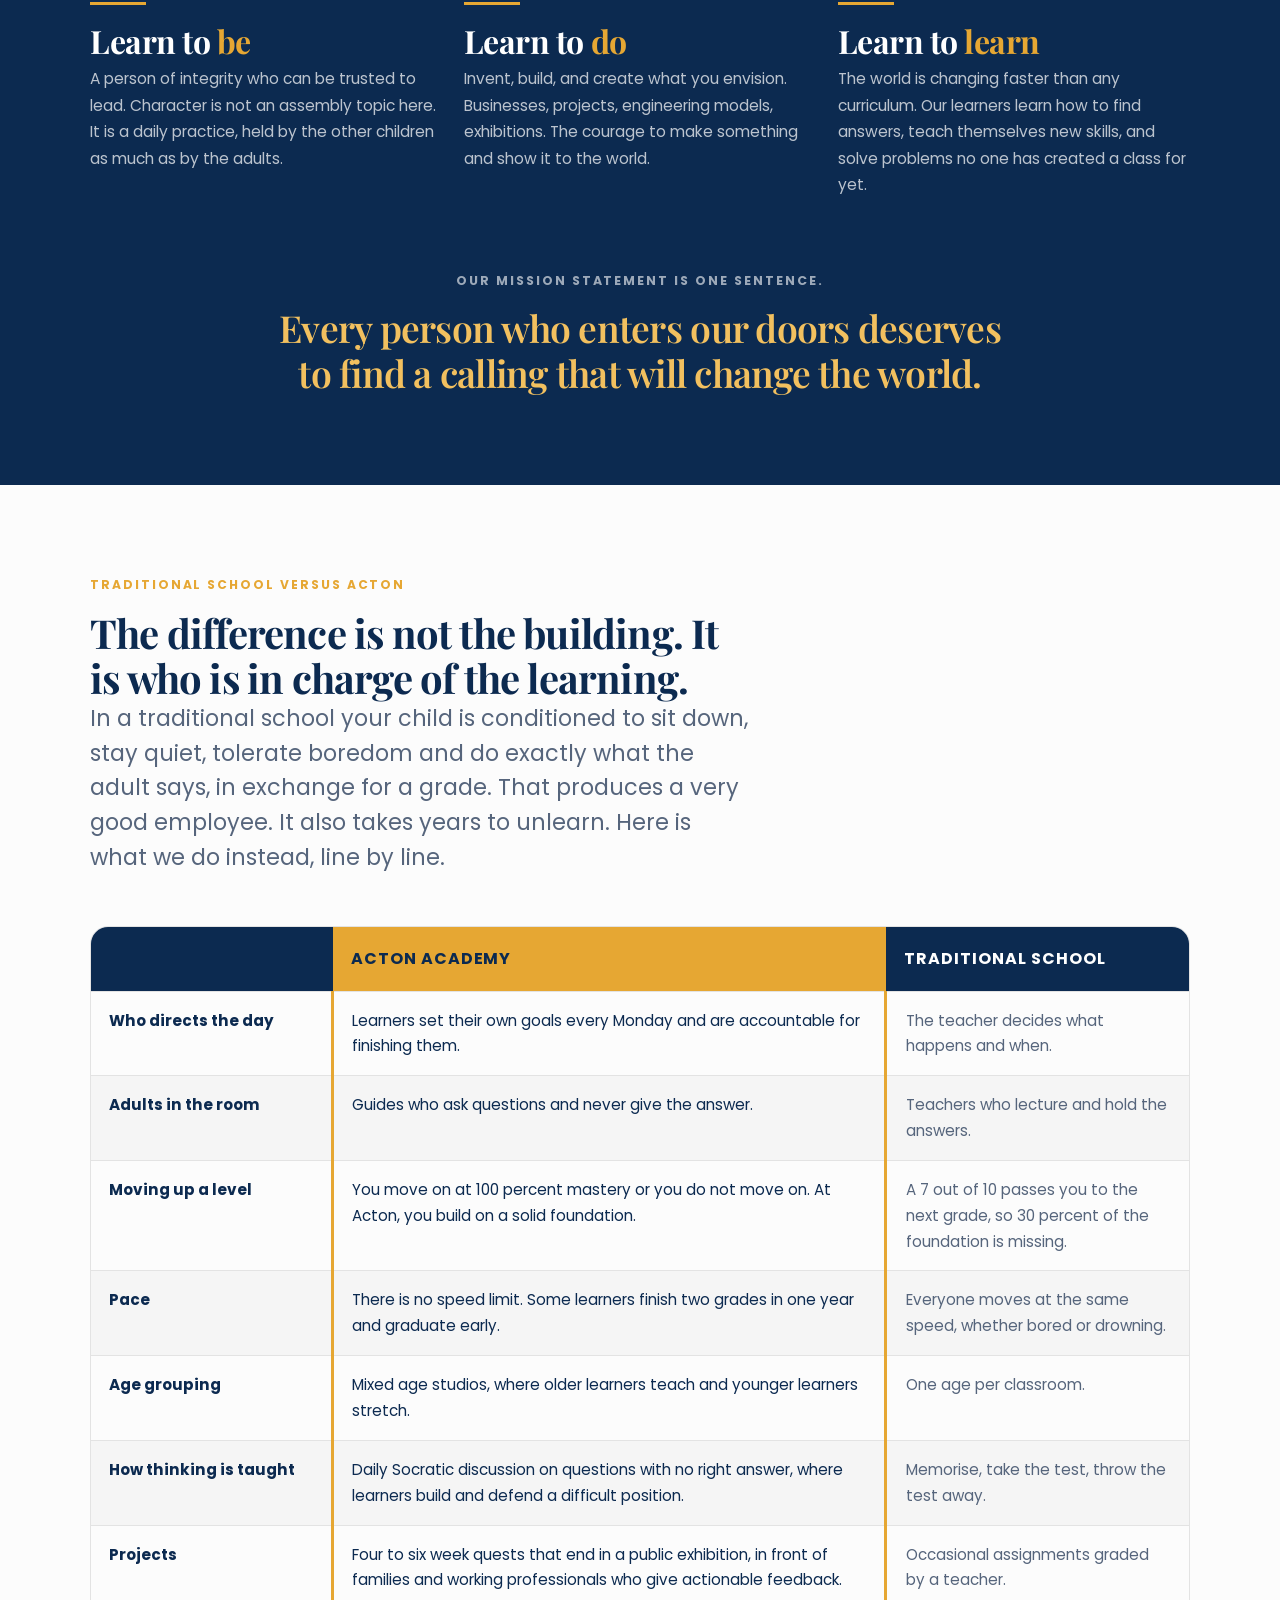
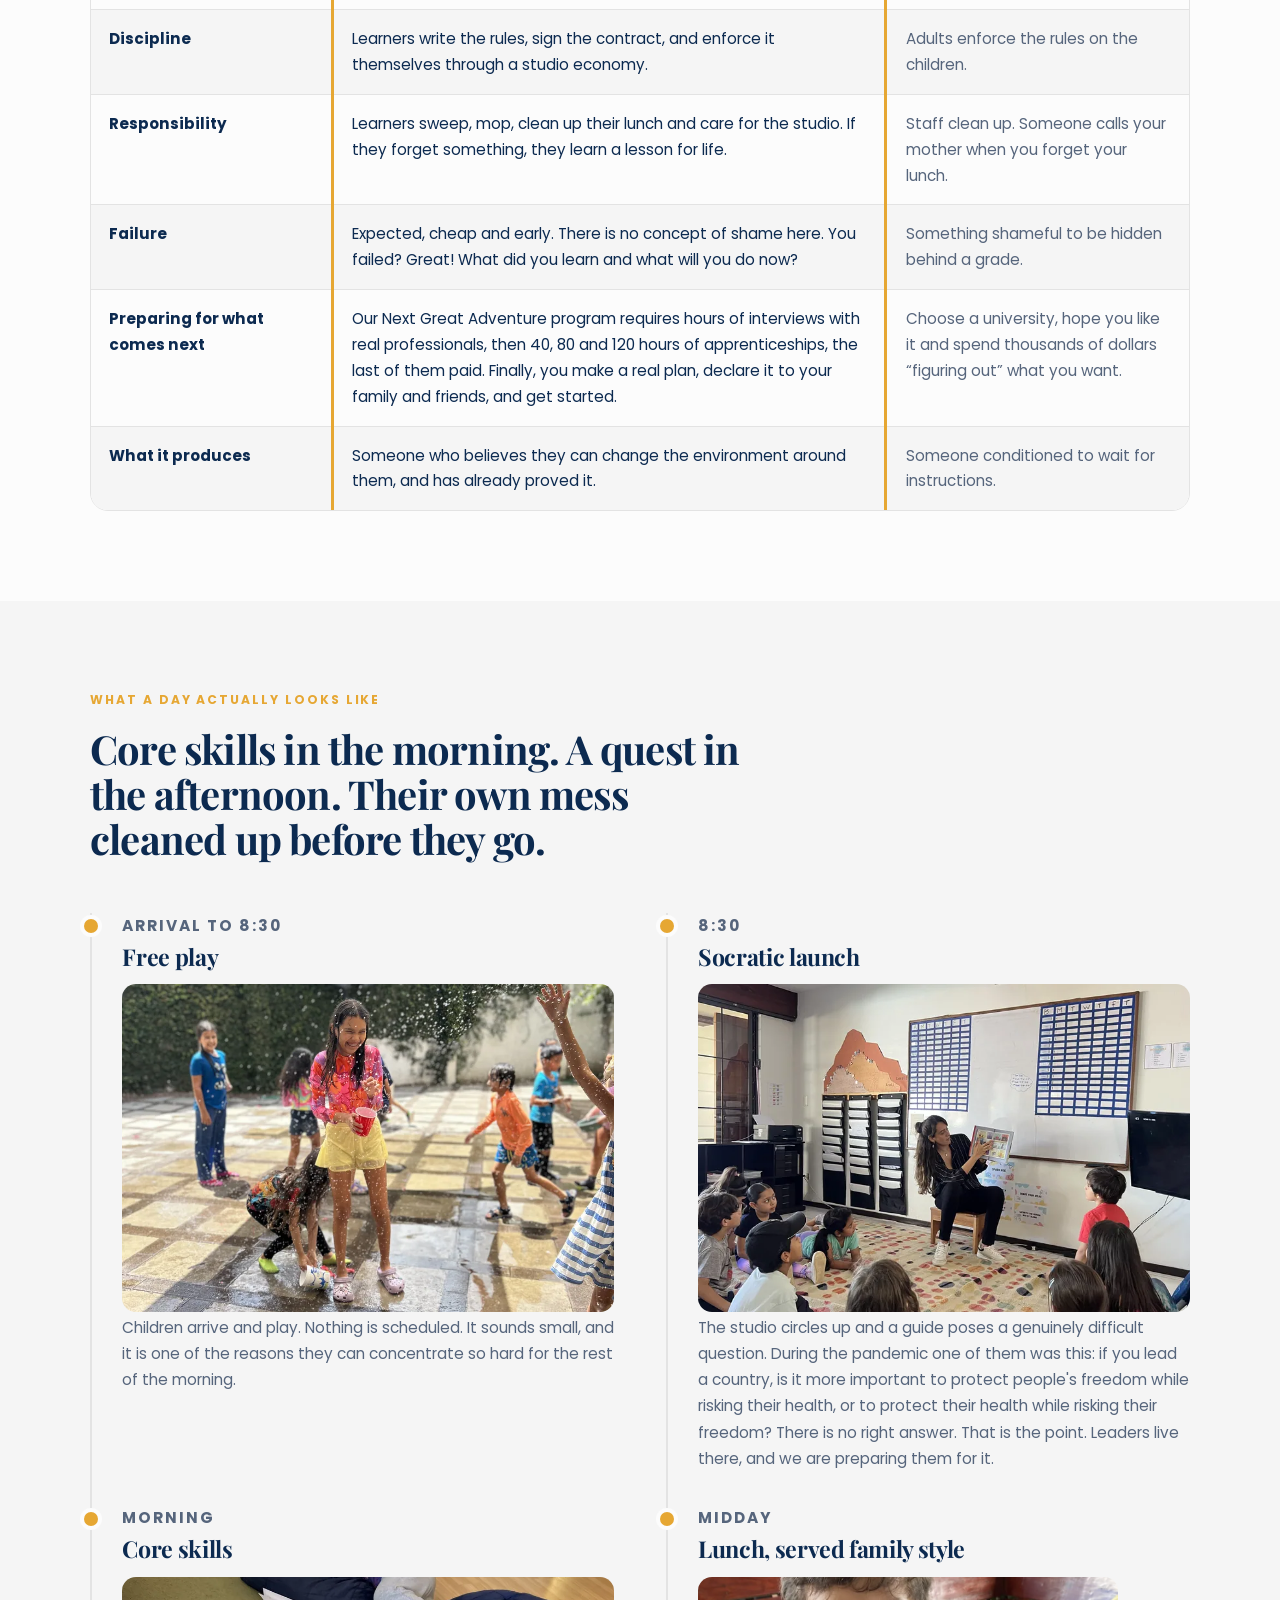
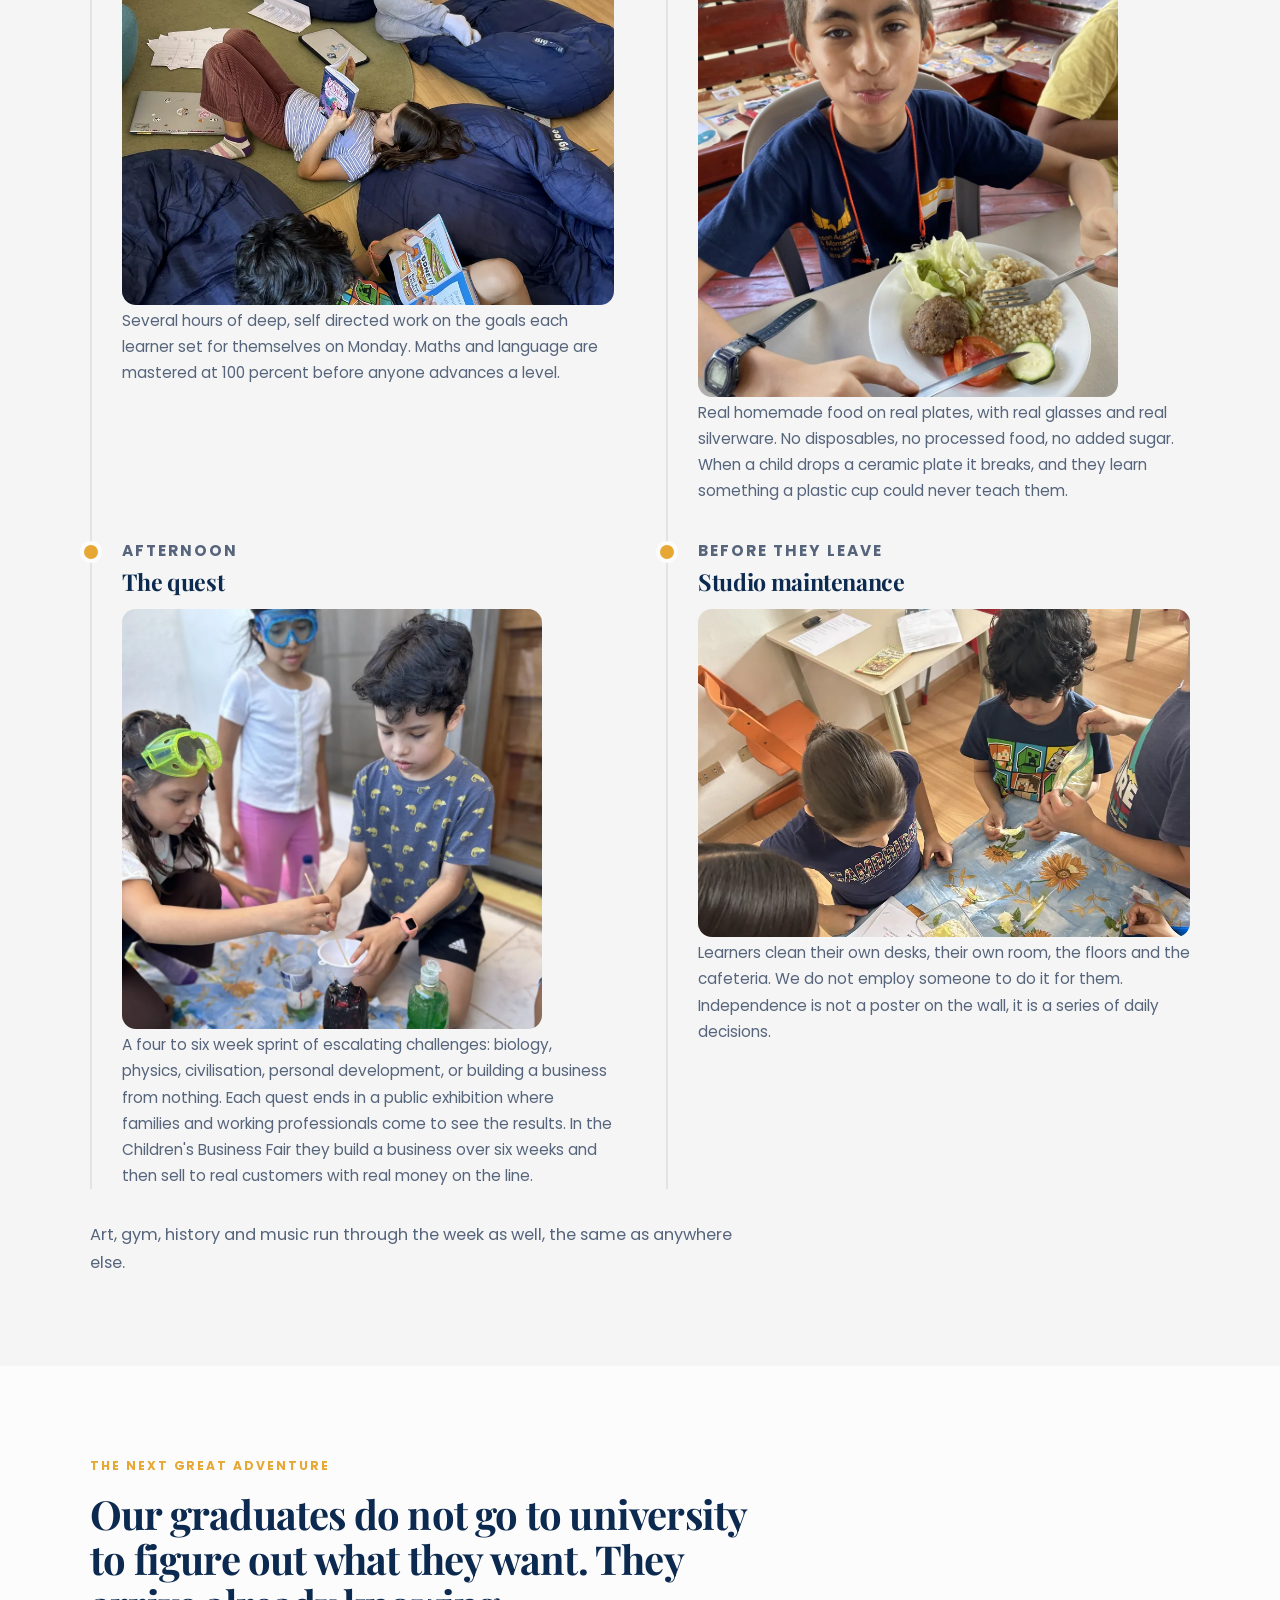
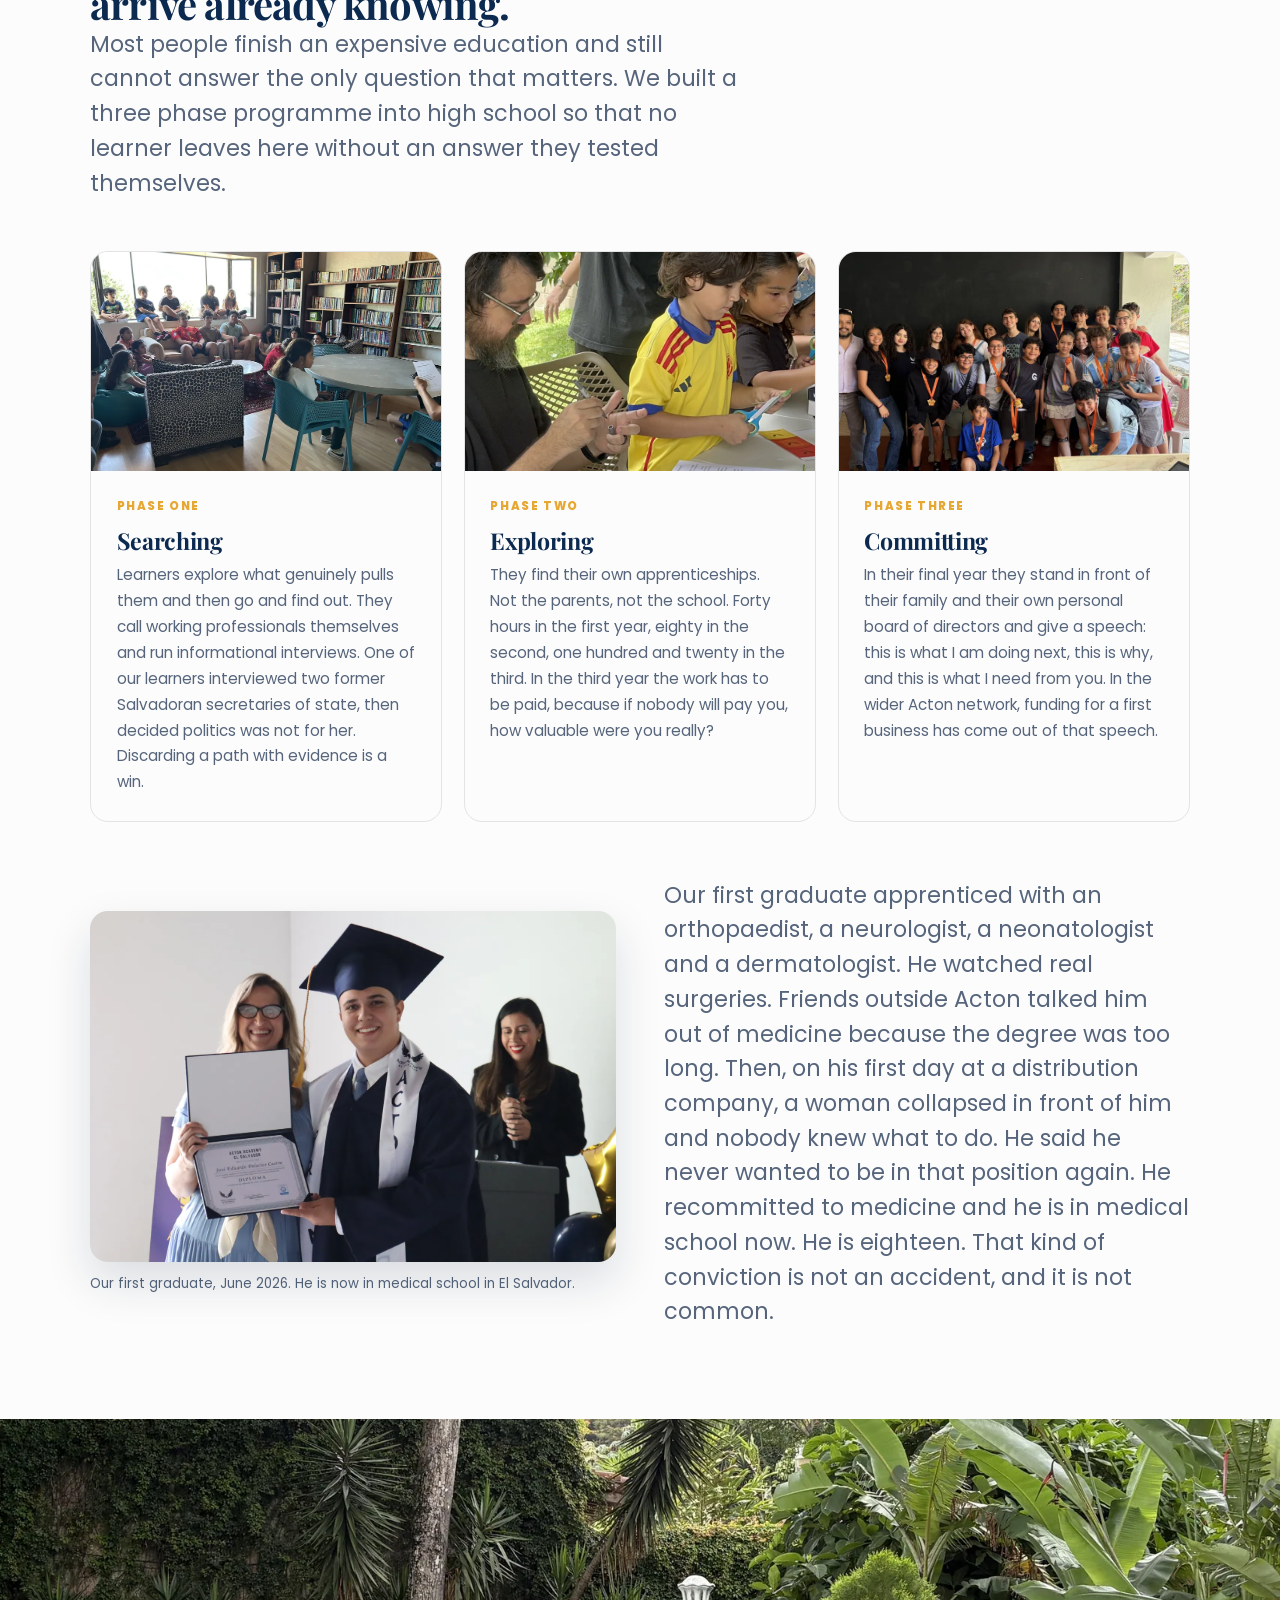
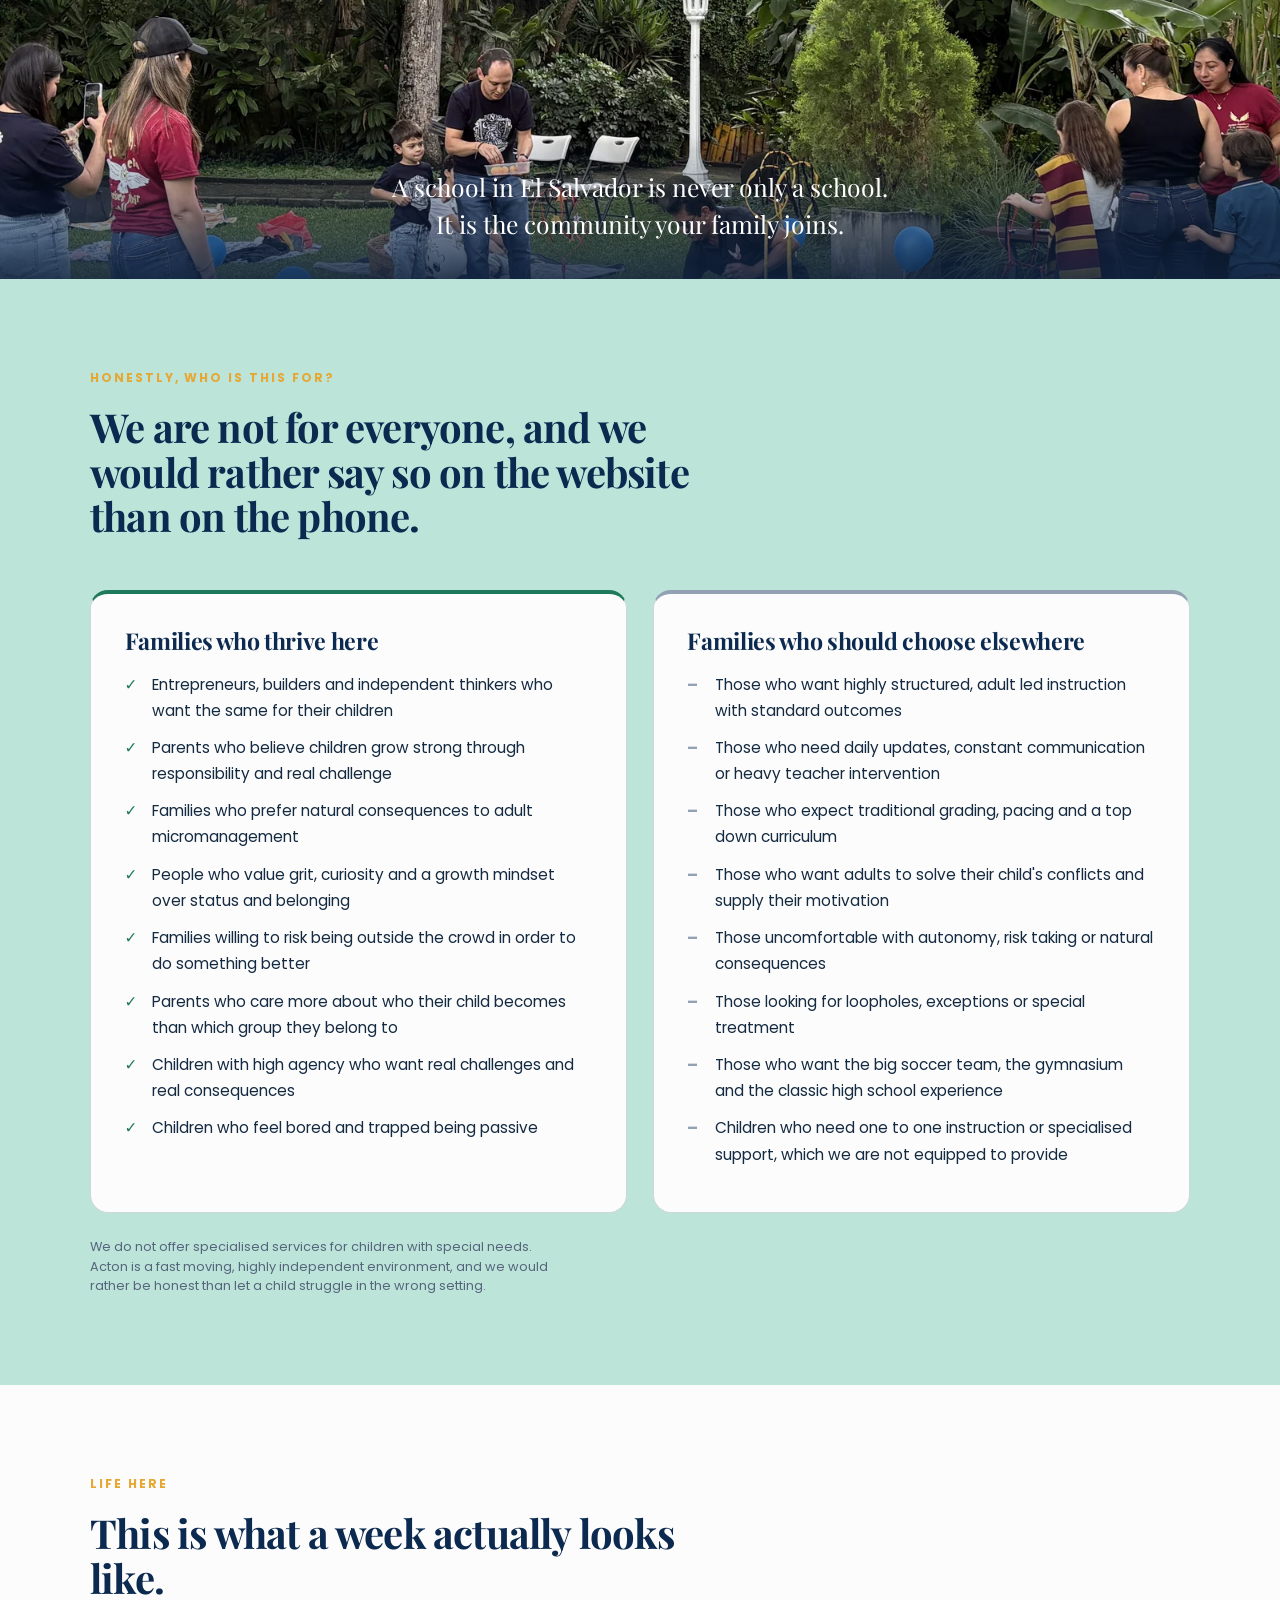
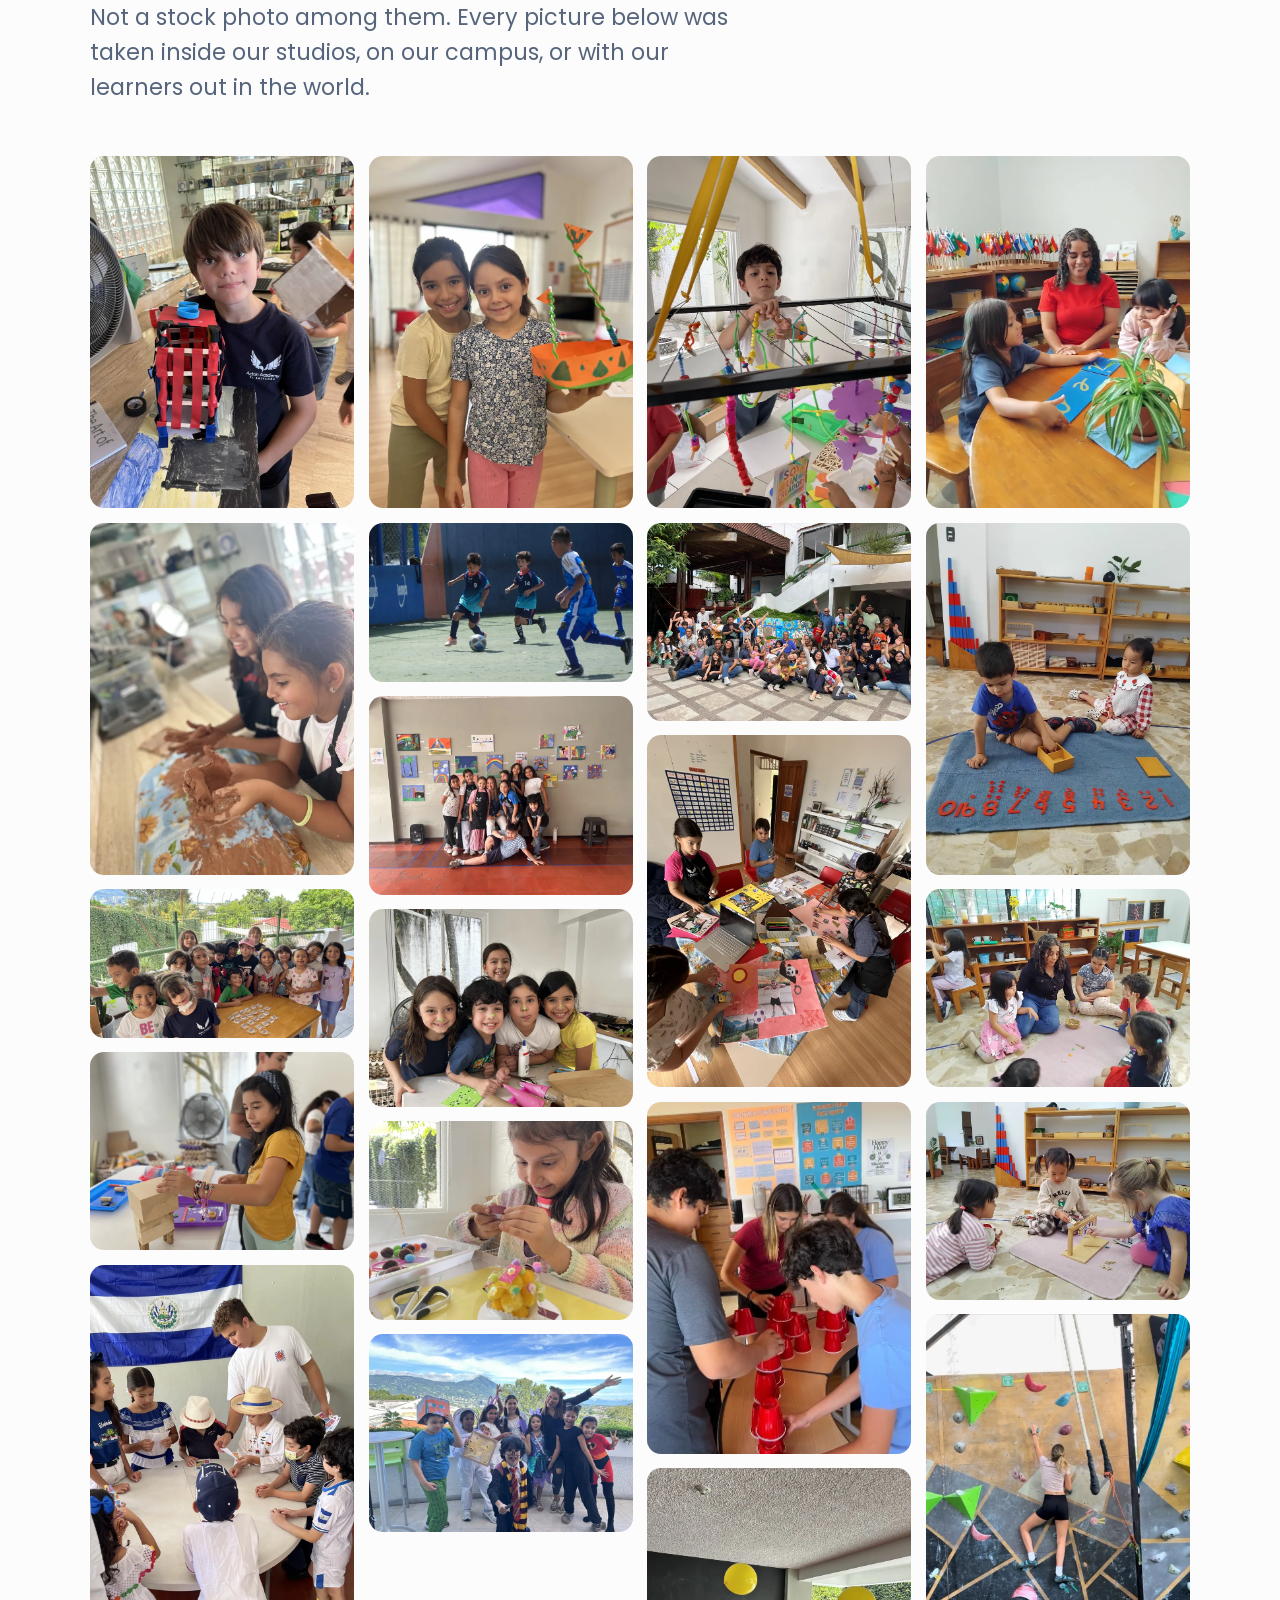
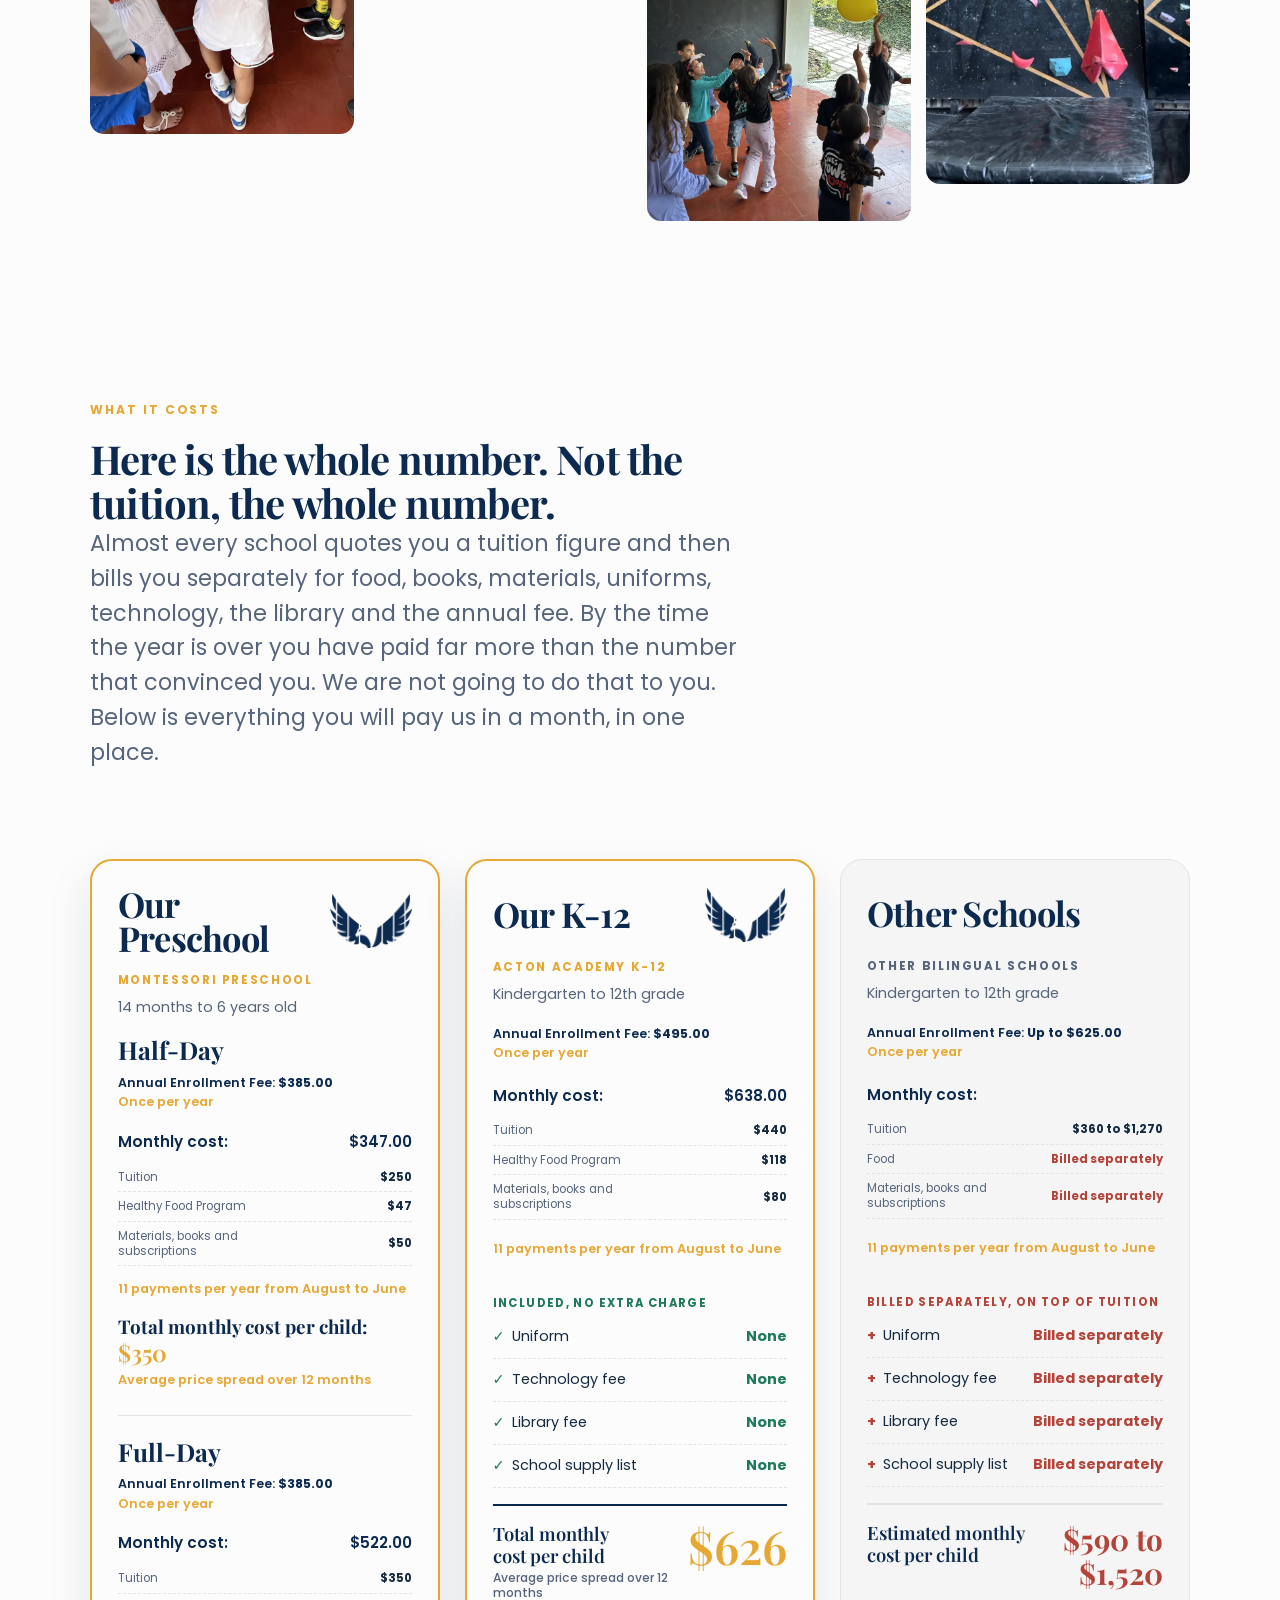
==== commit 0b94cd54: "Say IVA once per card, not three times on one screen The two Acton cards already close with the IVA " ====
--- a/index.html
+++ b/index.html
@@ -638,7 +638,7 @@
           </div>
 
         </div>
-        <p class="price-note reveal"><strong>Our prices include IVA, so nothing is added at the end.</strong> You can pay us by bank transfer, by credit card through a payment link with a 4.8 percent surcharge, or in <strong>Bitcoin</strong>. We do not accept cash.</p>
+        <p class="price-note reveal">You can pay us by bank transfer, by credit card through a payment link with a 4.8 percent surcharge, or in <strong>Bitcoin</strong>. We do not accept cash.</p>
       </div>
 
       <div class="section-head reveal" style="margin-top:clamp(2.5rem,5vw,3.5rem);margin-bottom:0">
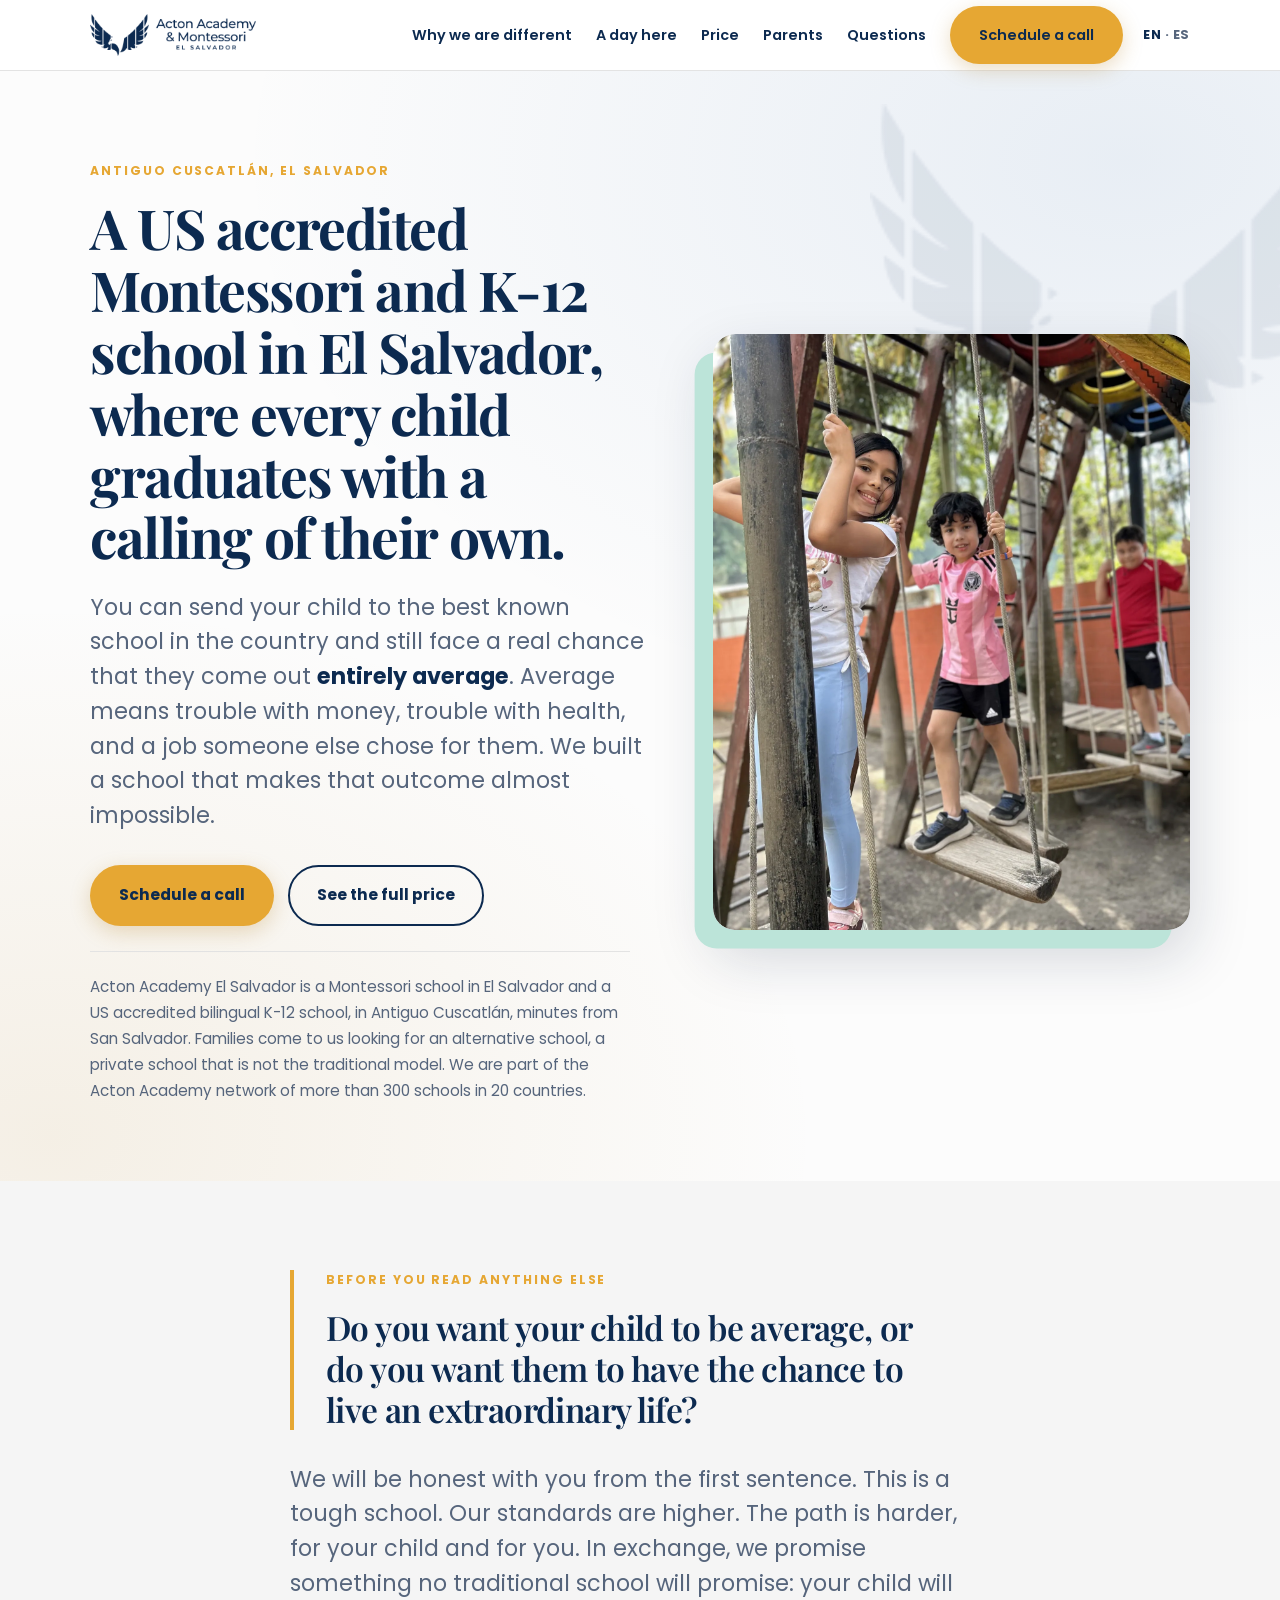
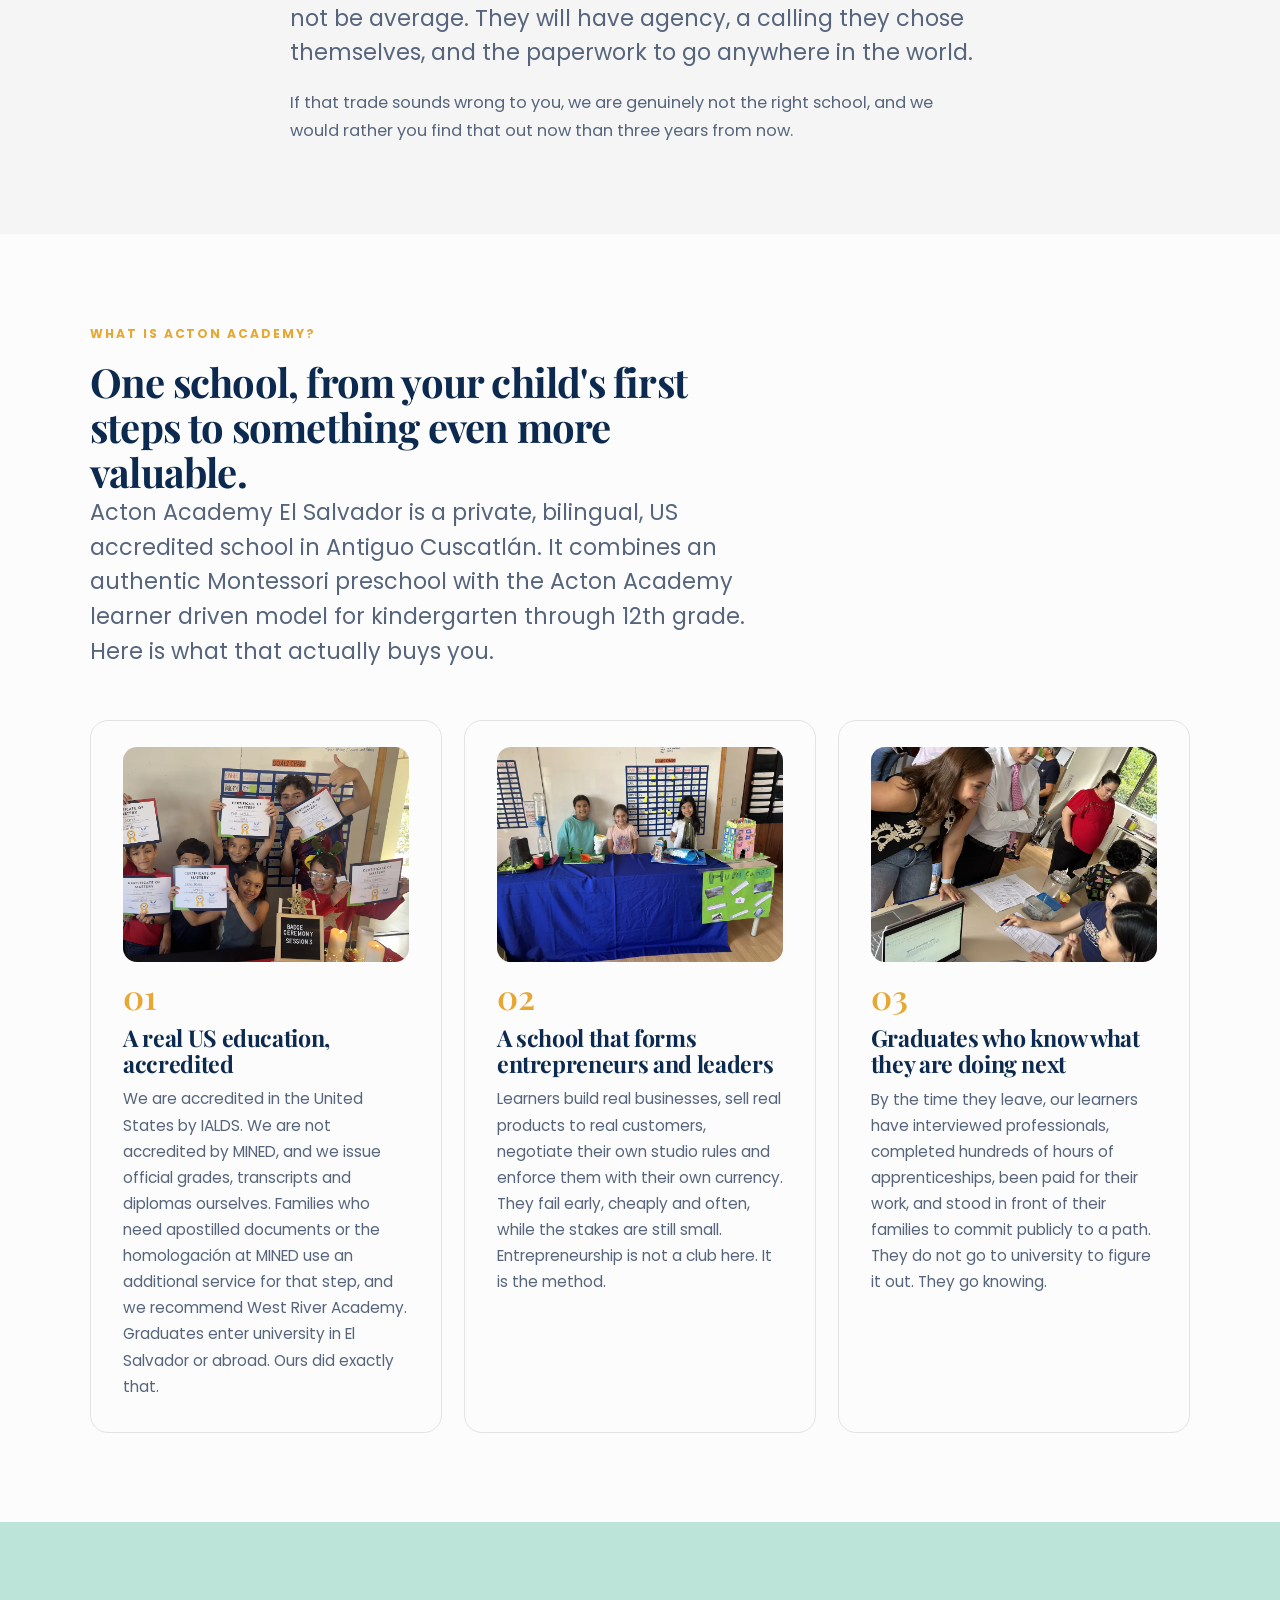
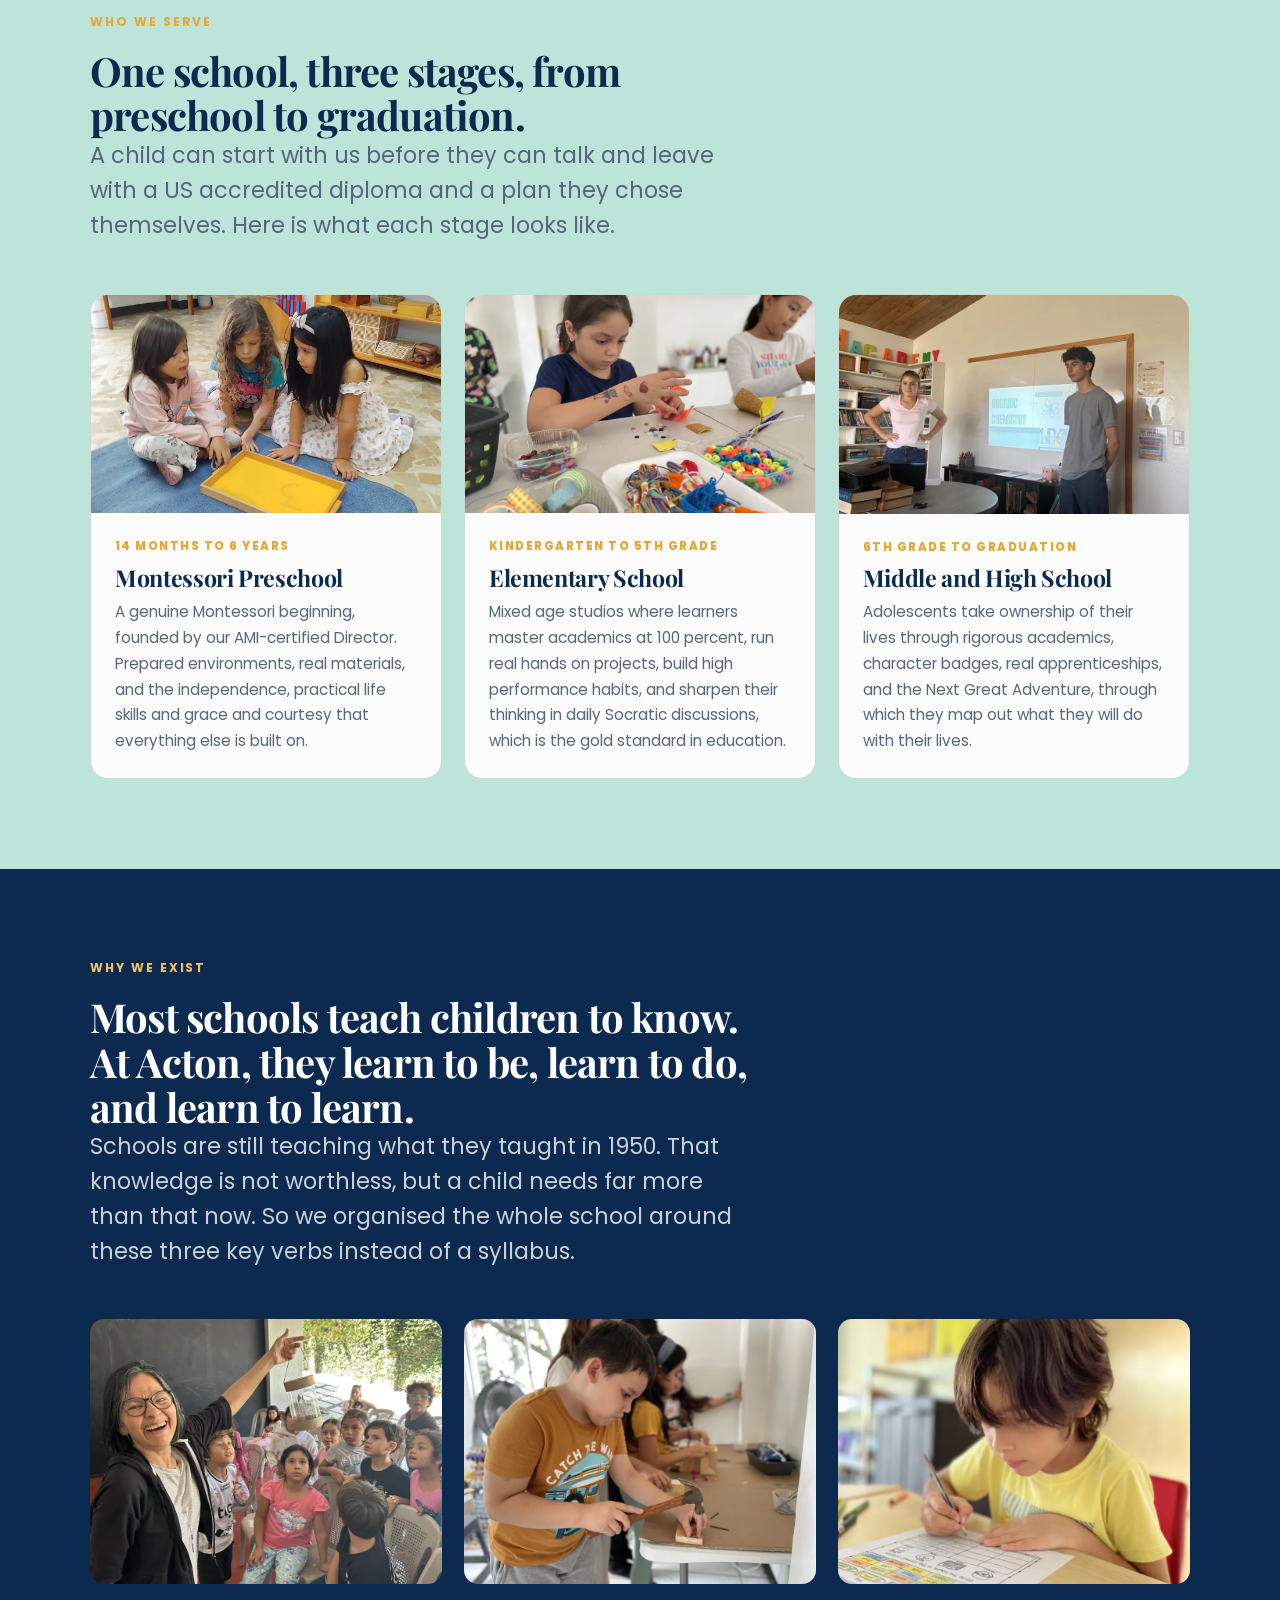
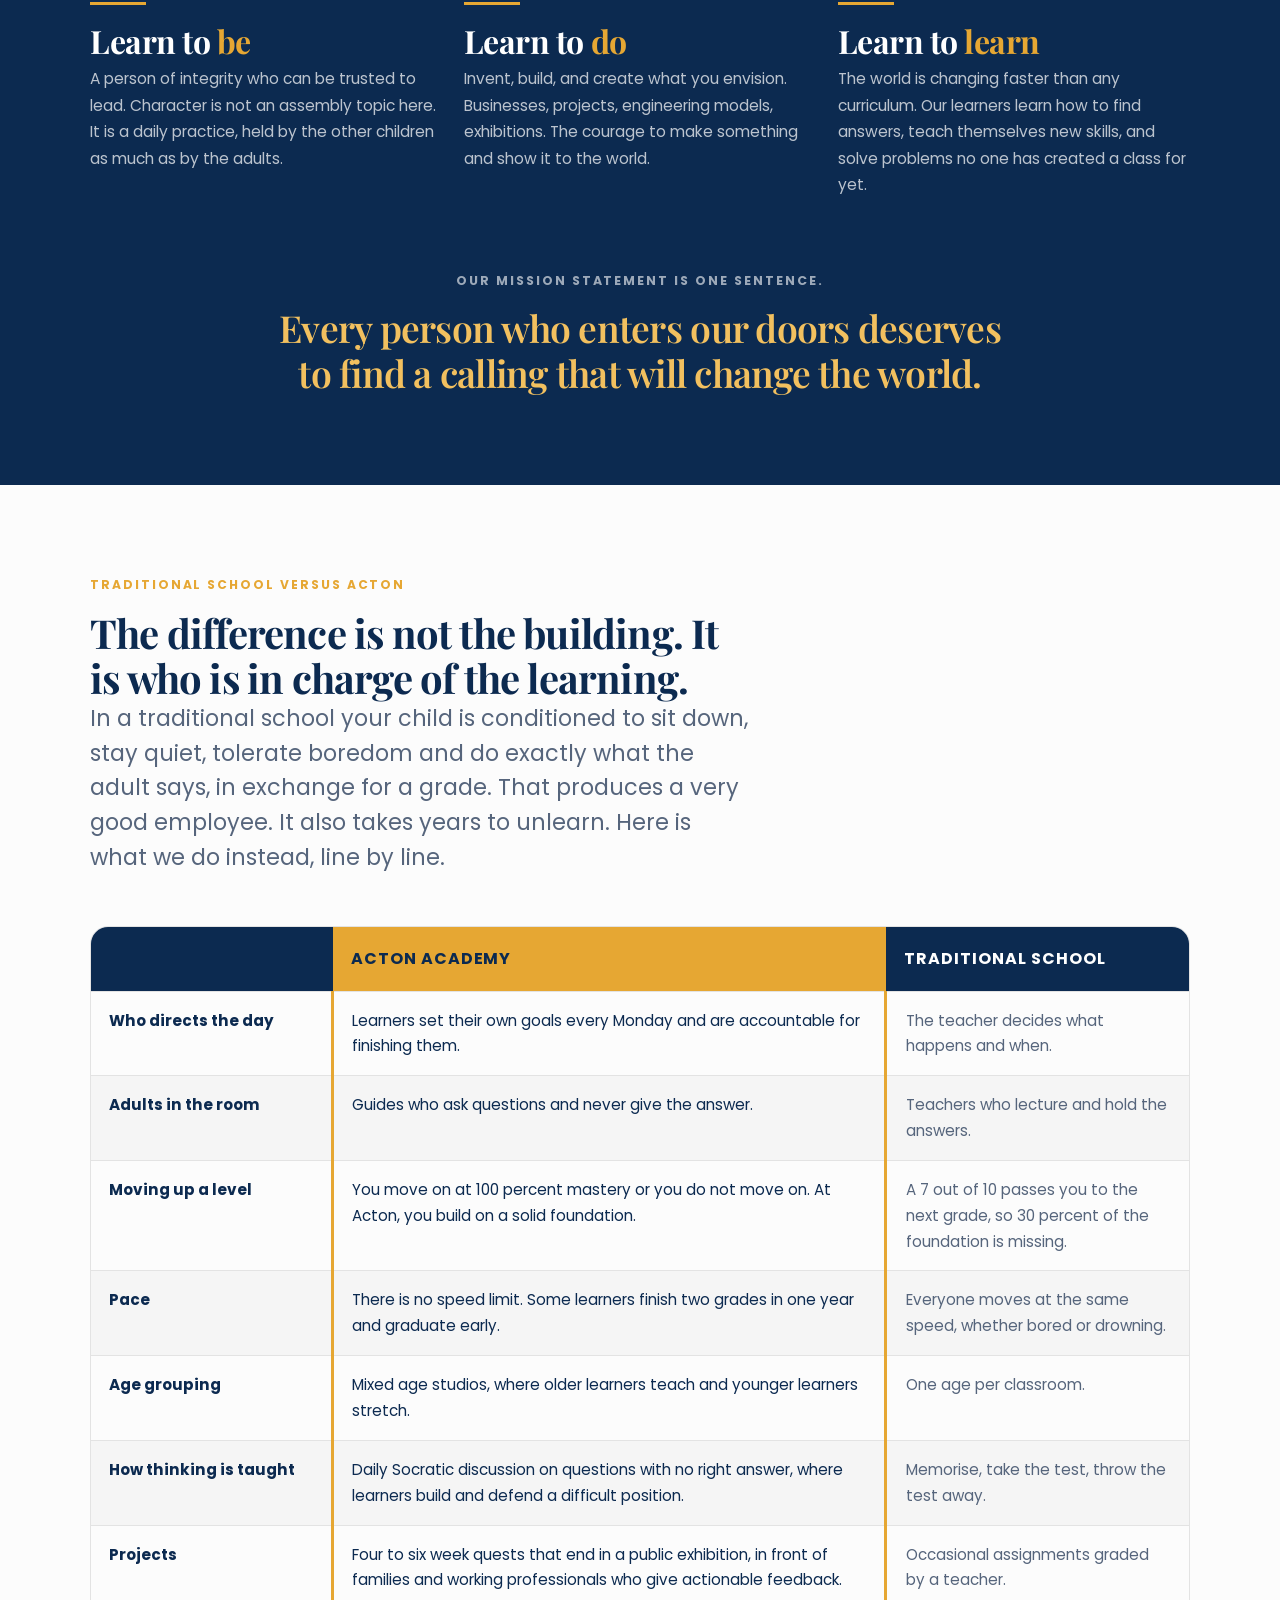
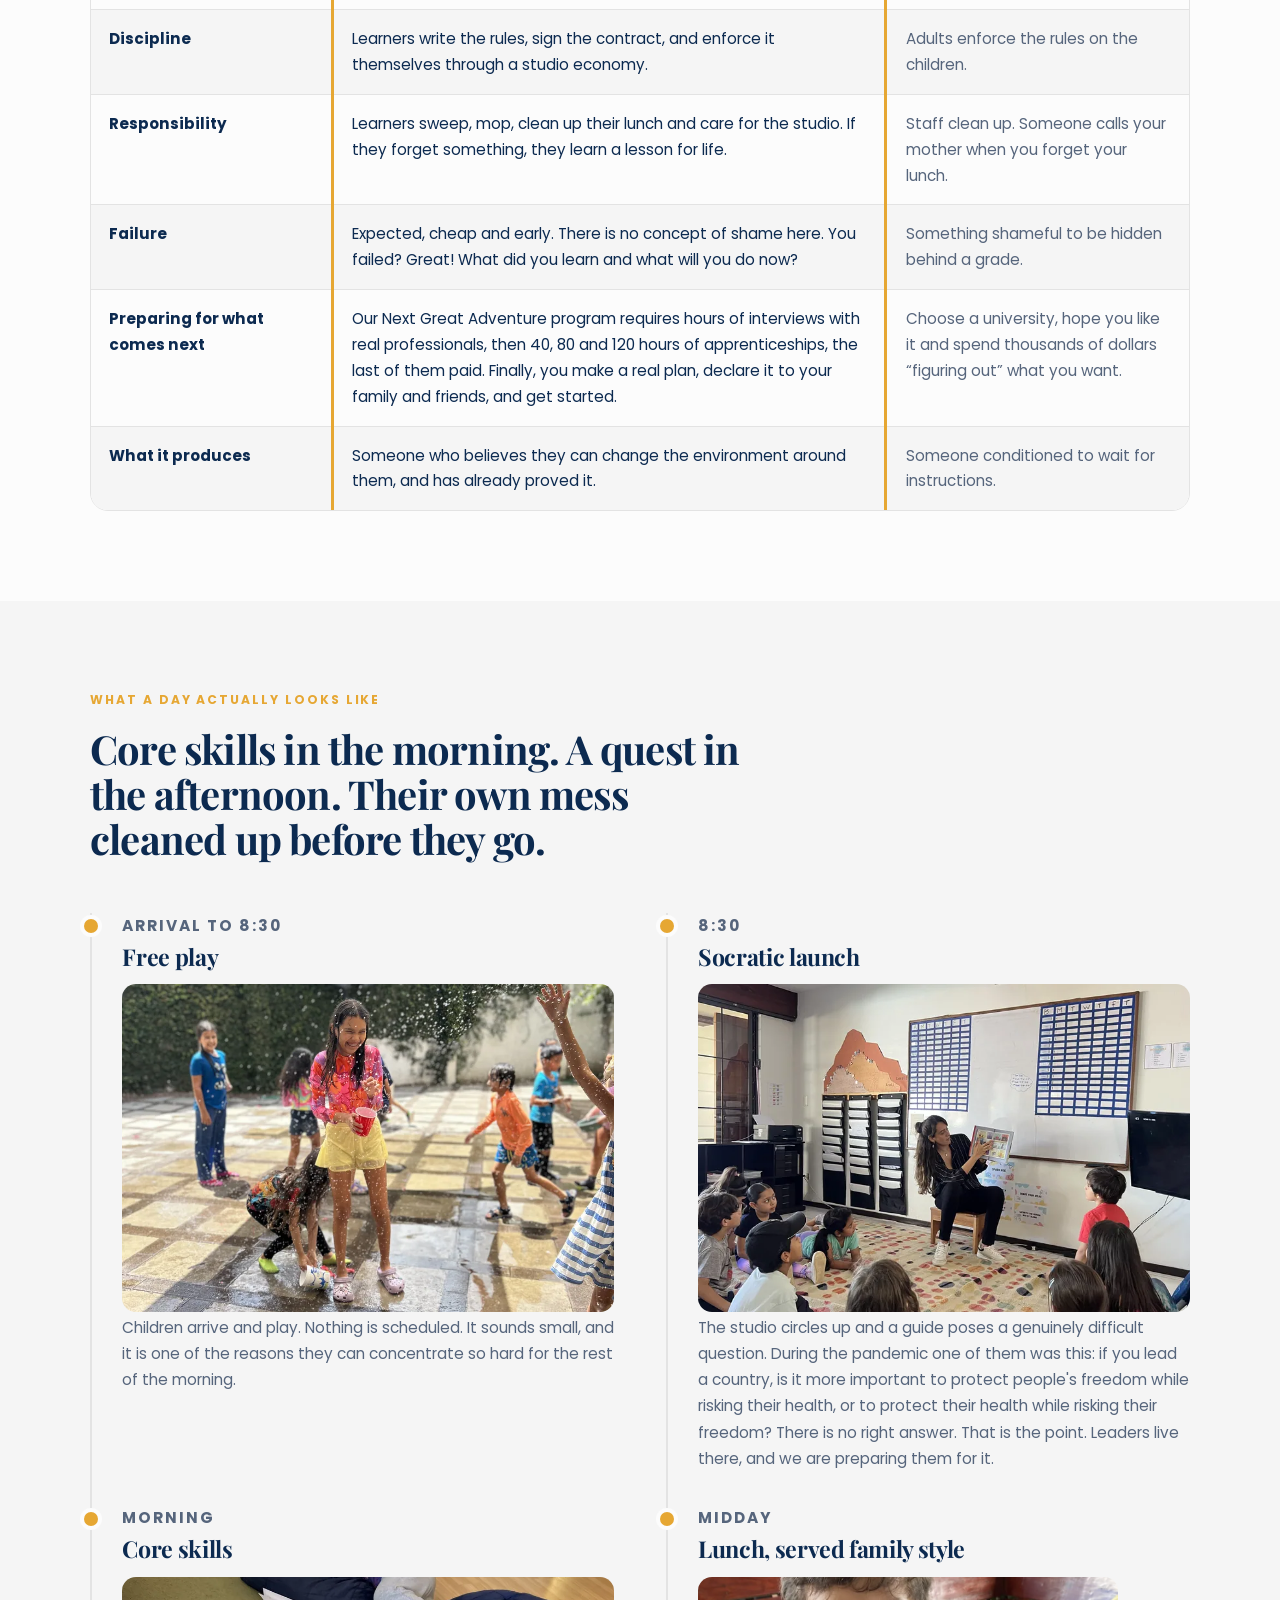
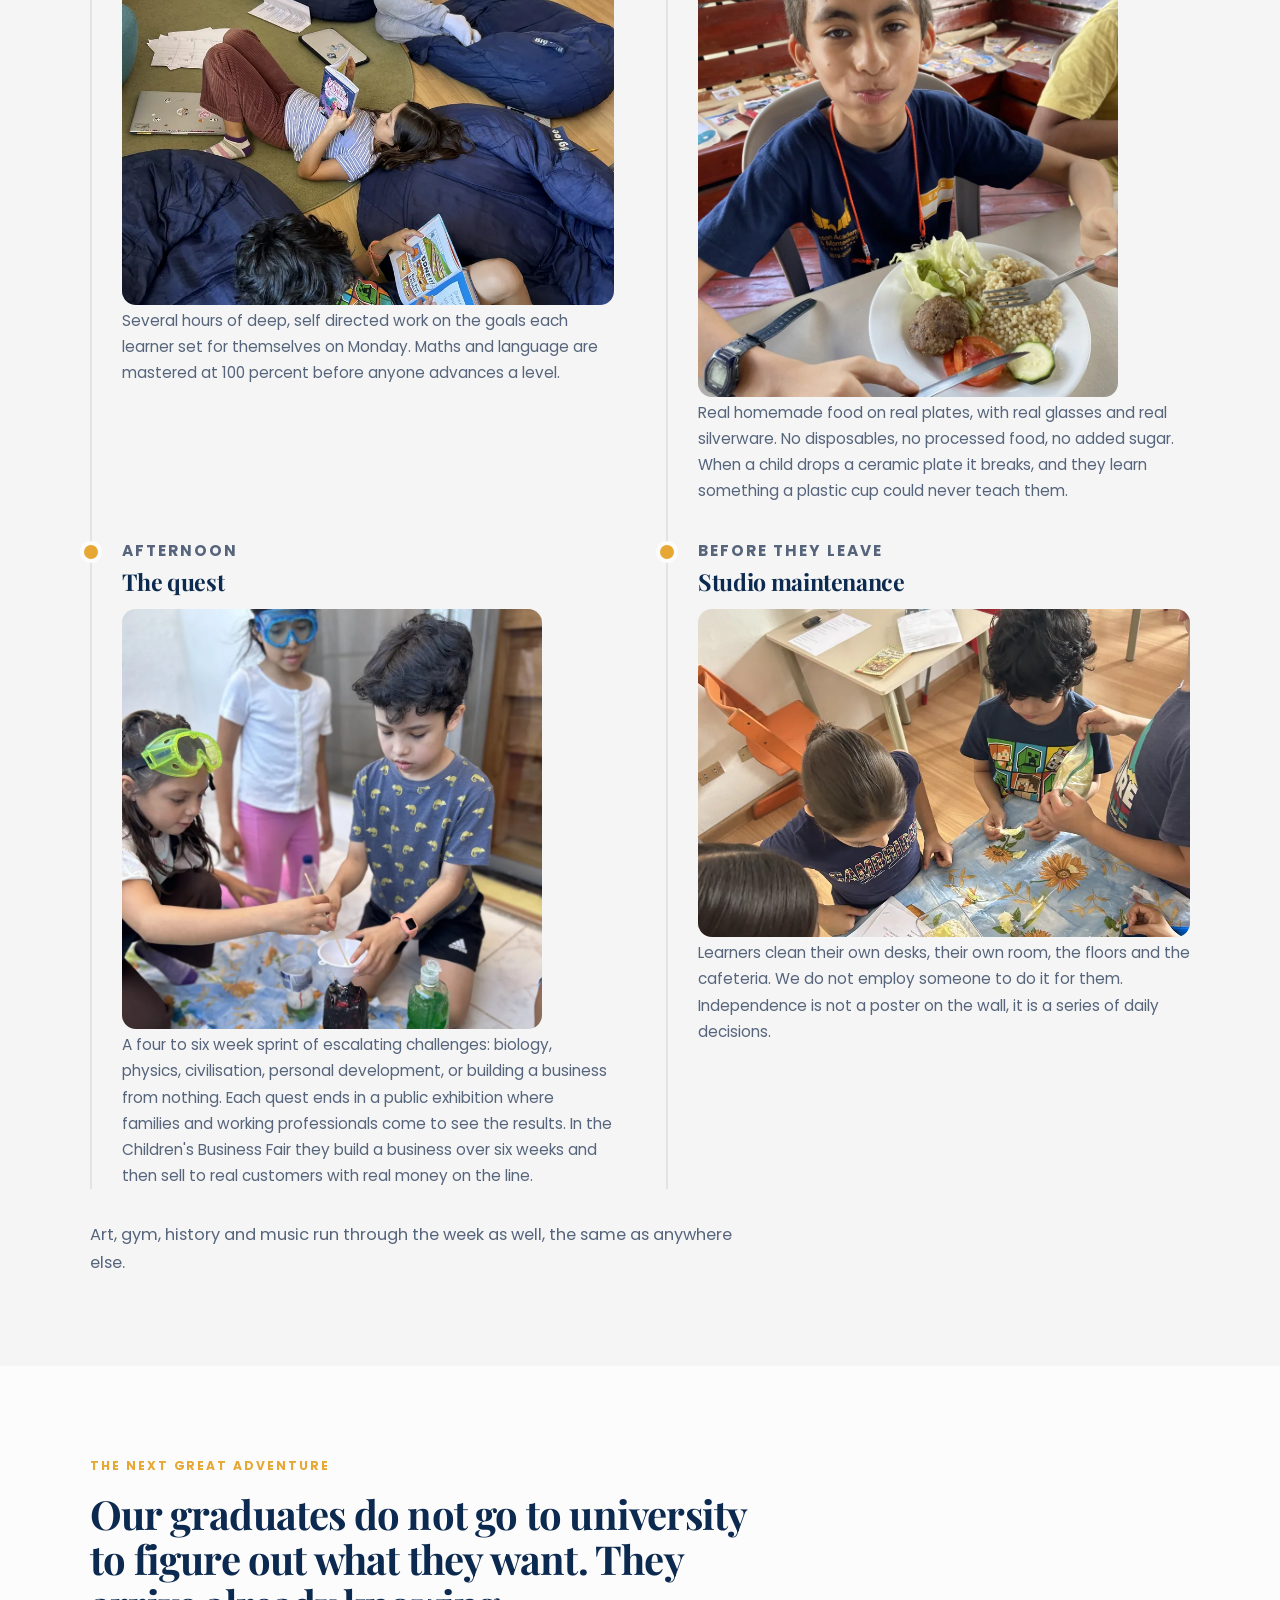
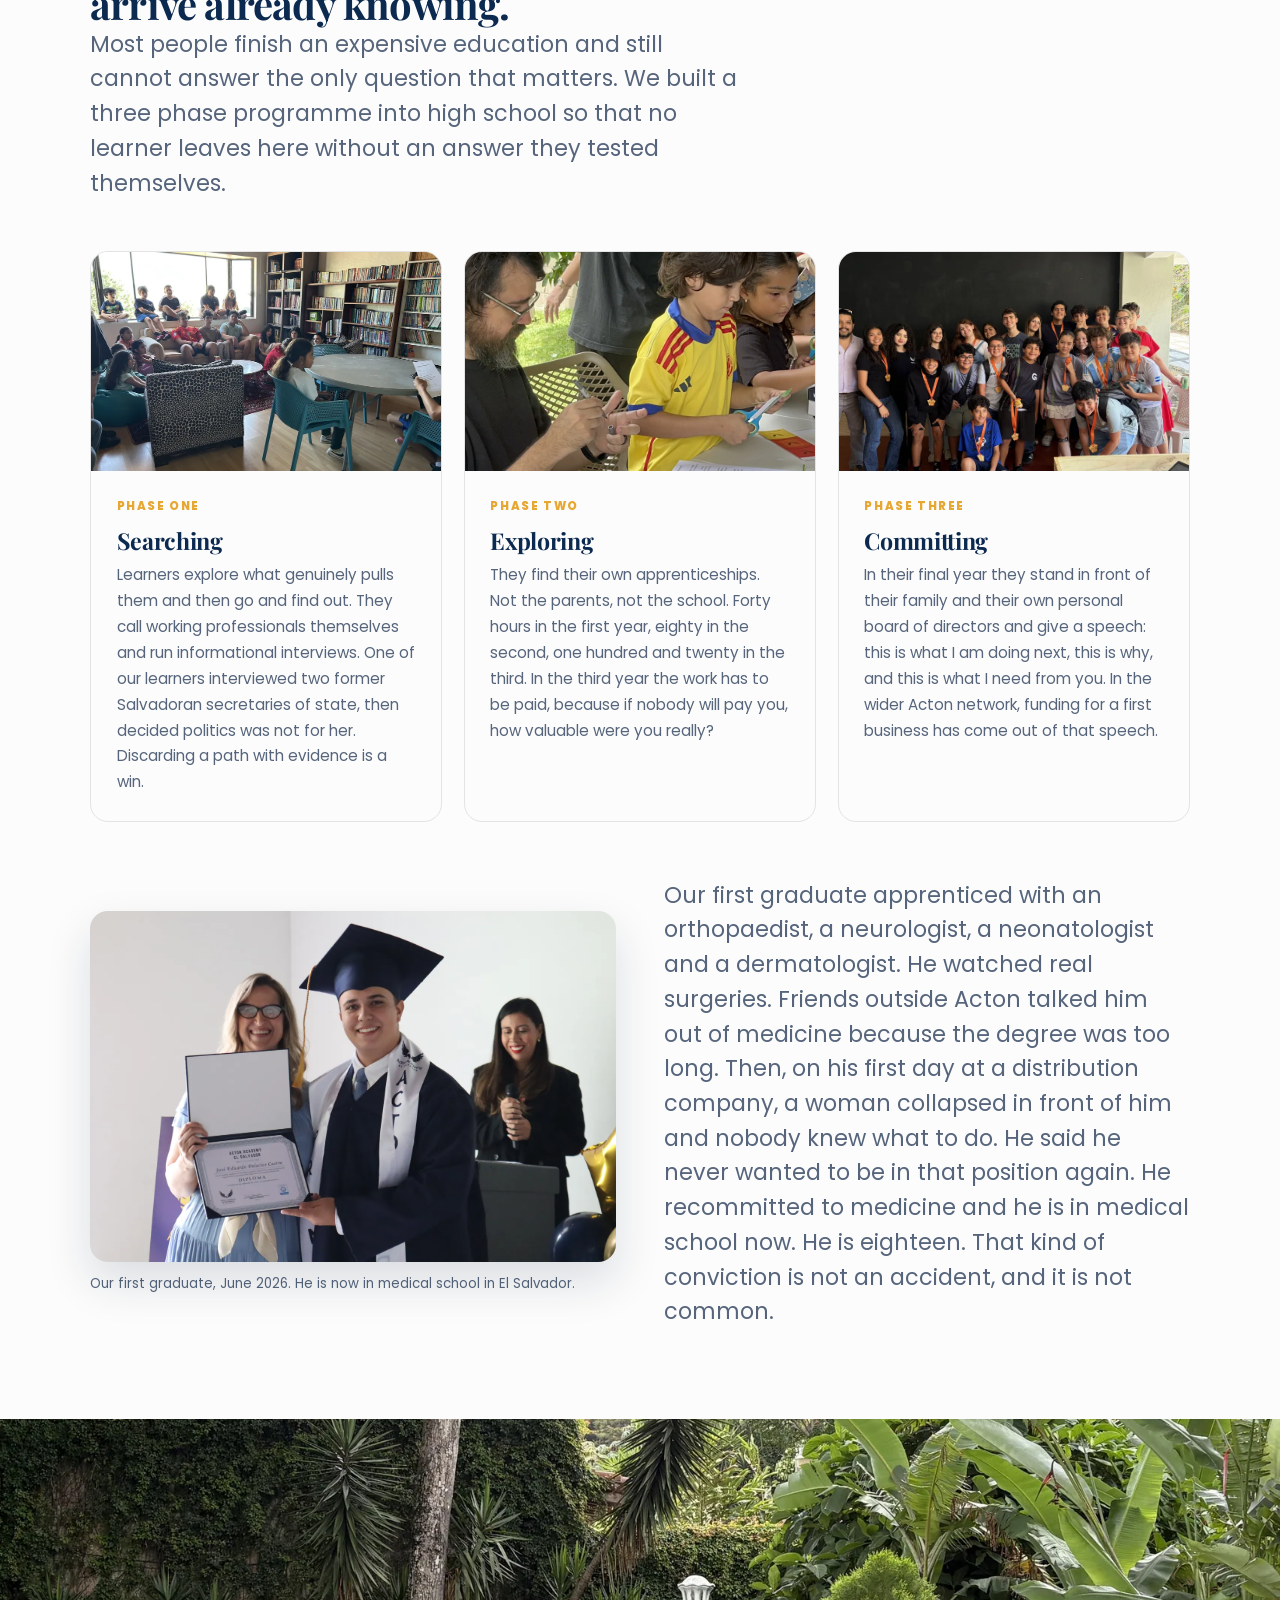
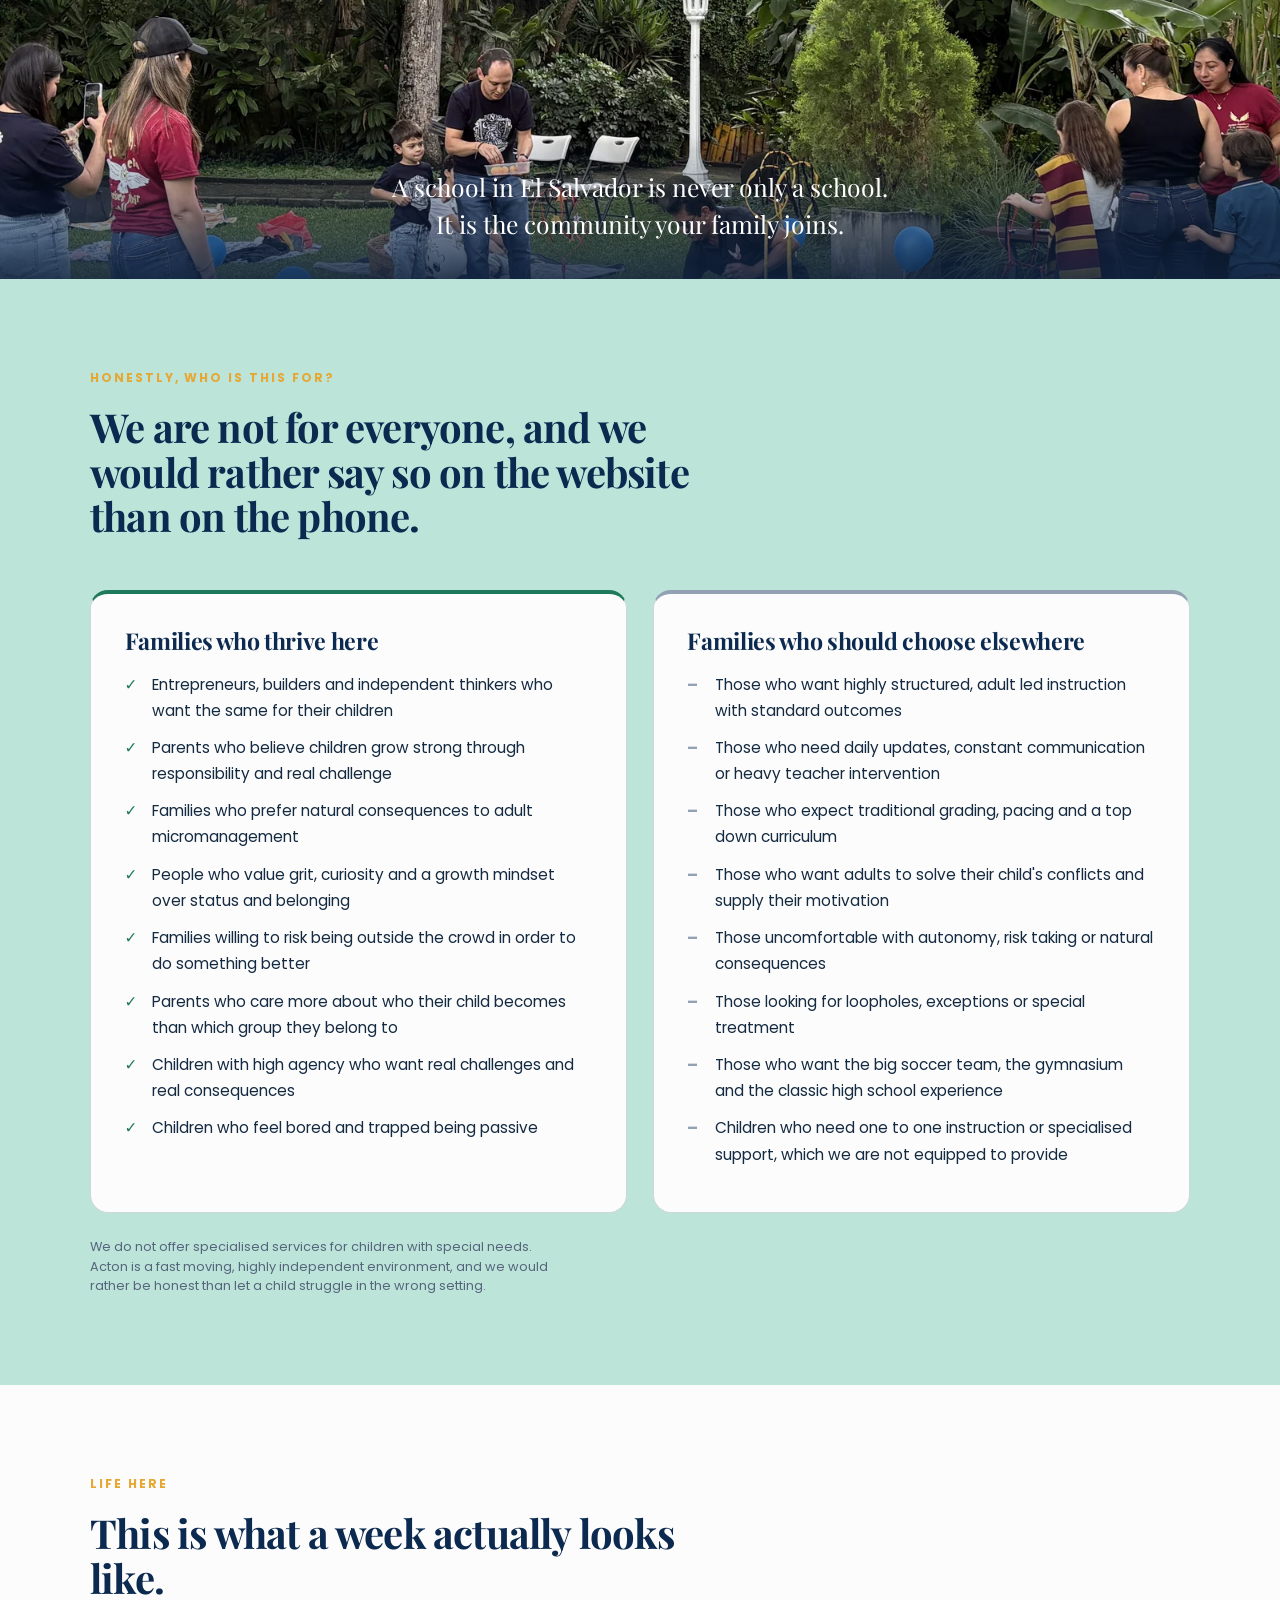
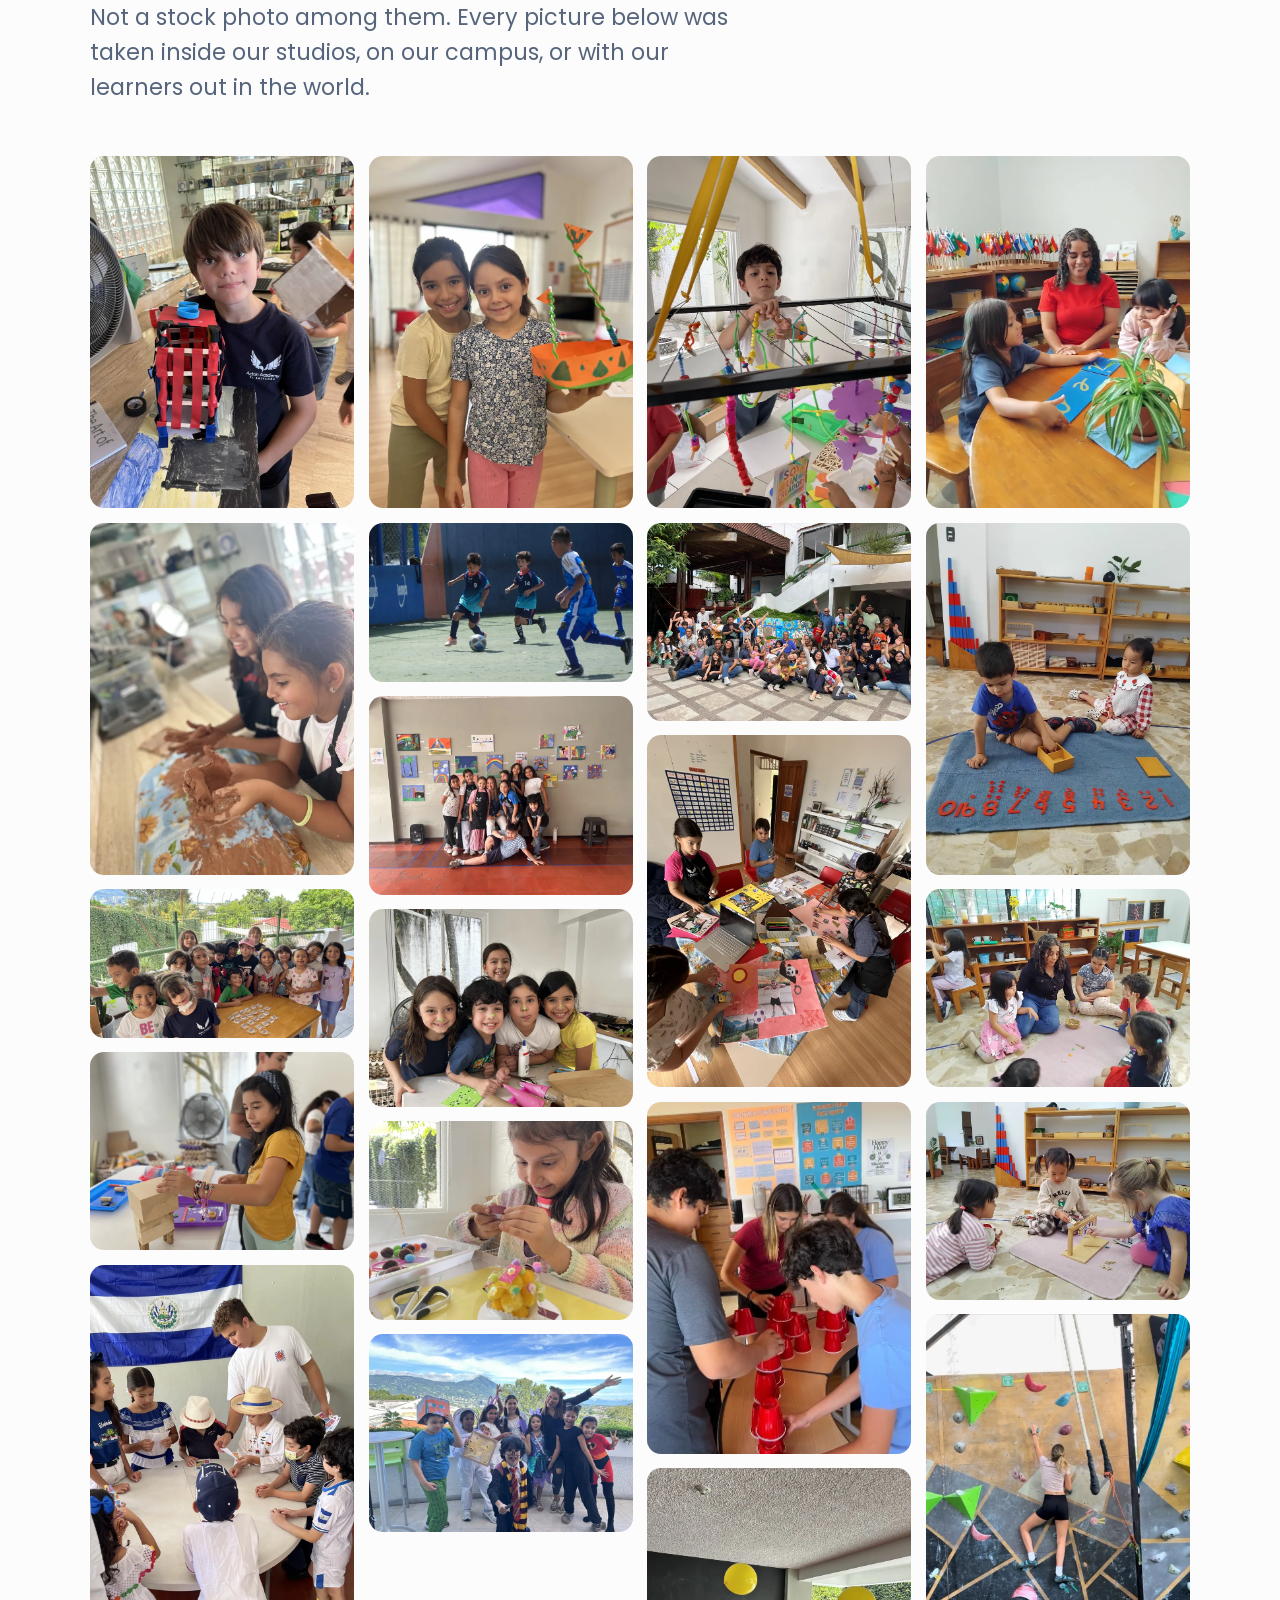
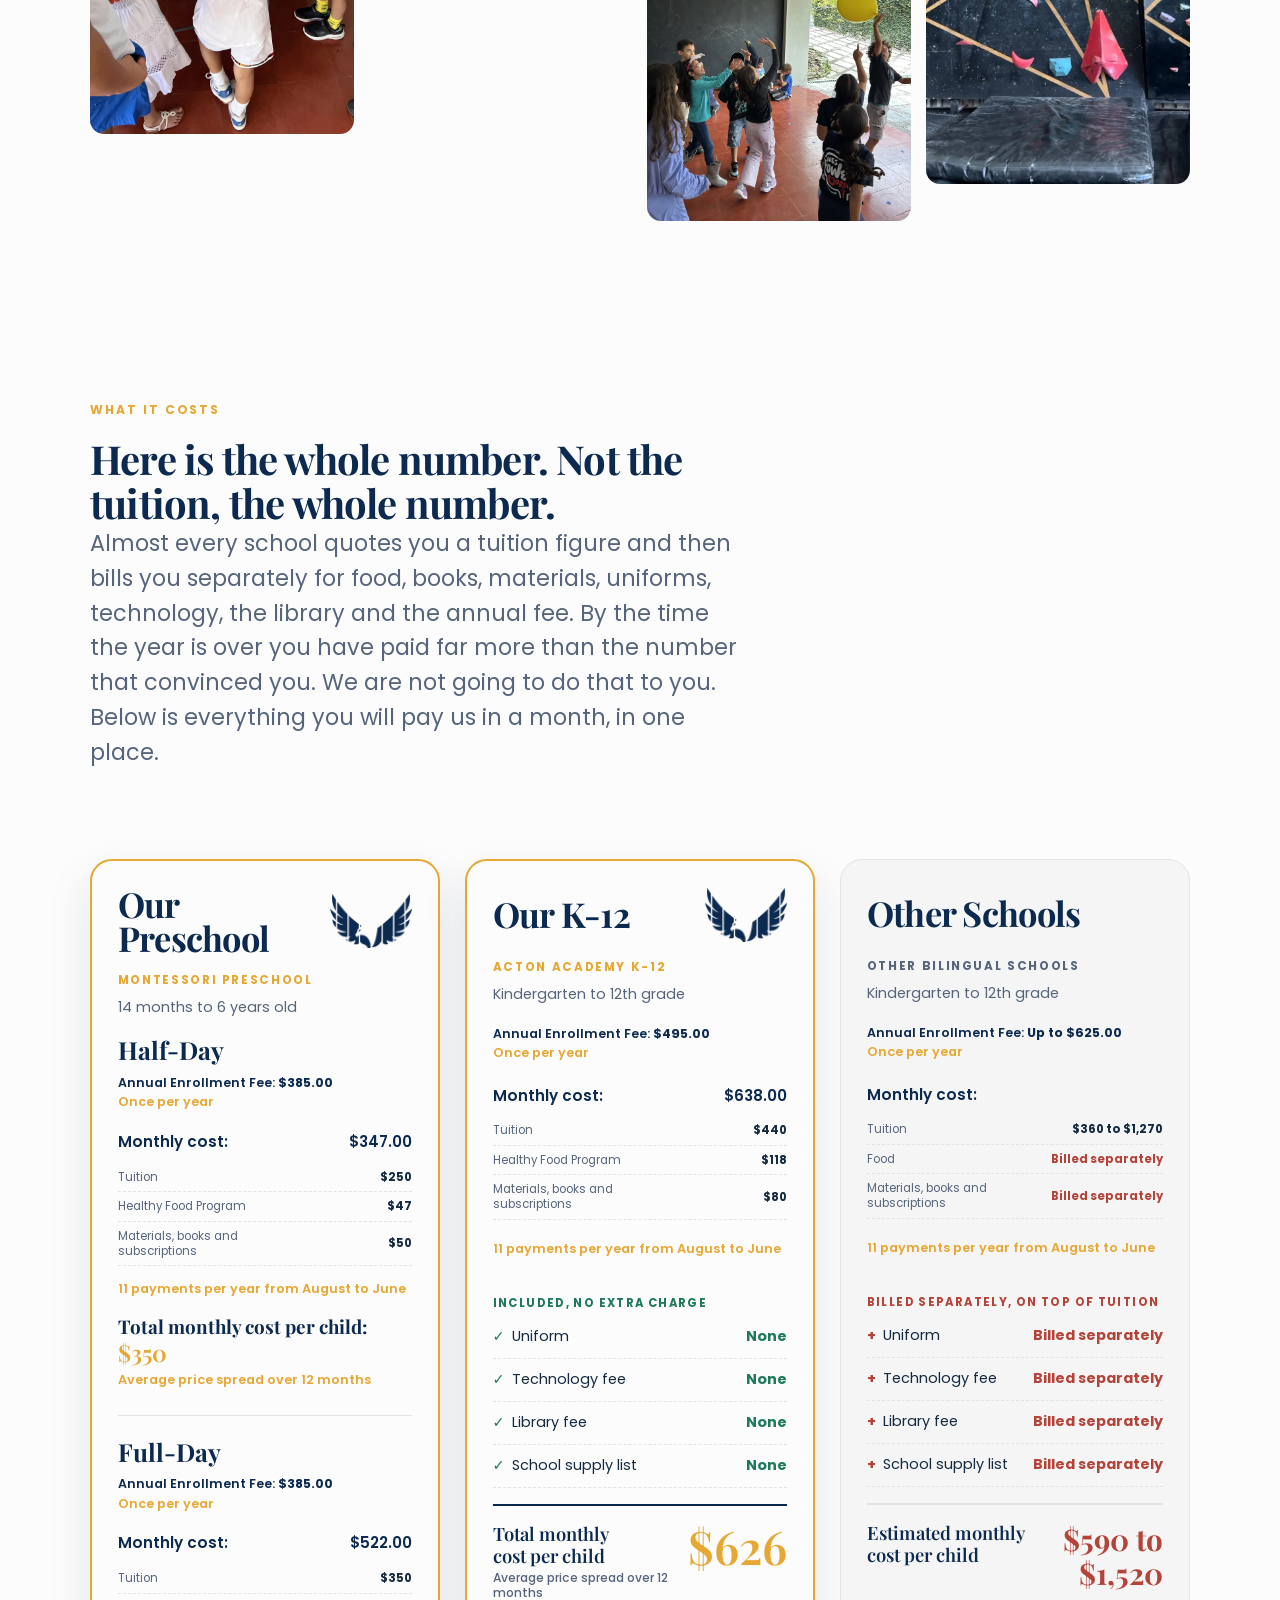
==== commit 438a6c7b: "Picture crop" ====
--- a/index.html
+++ b/index.html
@@ -221,7 +221,7 @@
       </div>
       <div class="cards cards-3">
         <div class="card reveal">
-          <div class="shot shot-4x3"><img src="assets/images/gallery/mastery-badge-ceremony-acton-academy-actonacademyelsalvador.com.webp" alt="Learners at Acton Academy El Salvador holding their Certificates of Mastery at a badge ceremony" loading="lazy" decoding="async" width="1000" height="562"></div>
+          <div class="shot shot-4x3"><img src="assets/images/gallery/mastery-certificates-badge-ceremony-acton-academy-actonacademyelsalvador.com.webp" alt="Learners at Acton Academy El Salvador holding their Certificates of Mastery at a badge ceremony" loading="lazy" decoding="async" width="1100" height="825"></div>
           <span class="num">01</span>
           <h3>A real US education, accredited</h3>
           <p>We are accredited in the United States by IALDS. We are not accredited by MINED, and we issue official grades, transcripts and diplomas ourselves. Families who need apostilled documents or the homologaci&oacute;n at MINED use an additional service for that step, and we recommend West River Academy. Graduates enter university in El Salvador or abroad. Ours did exactly that.</p>
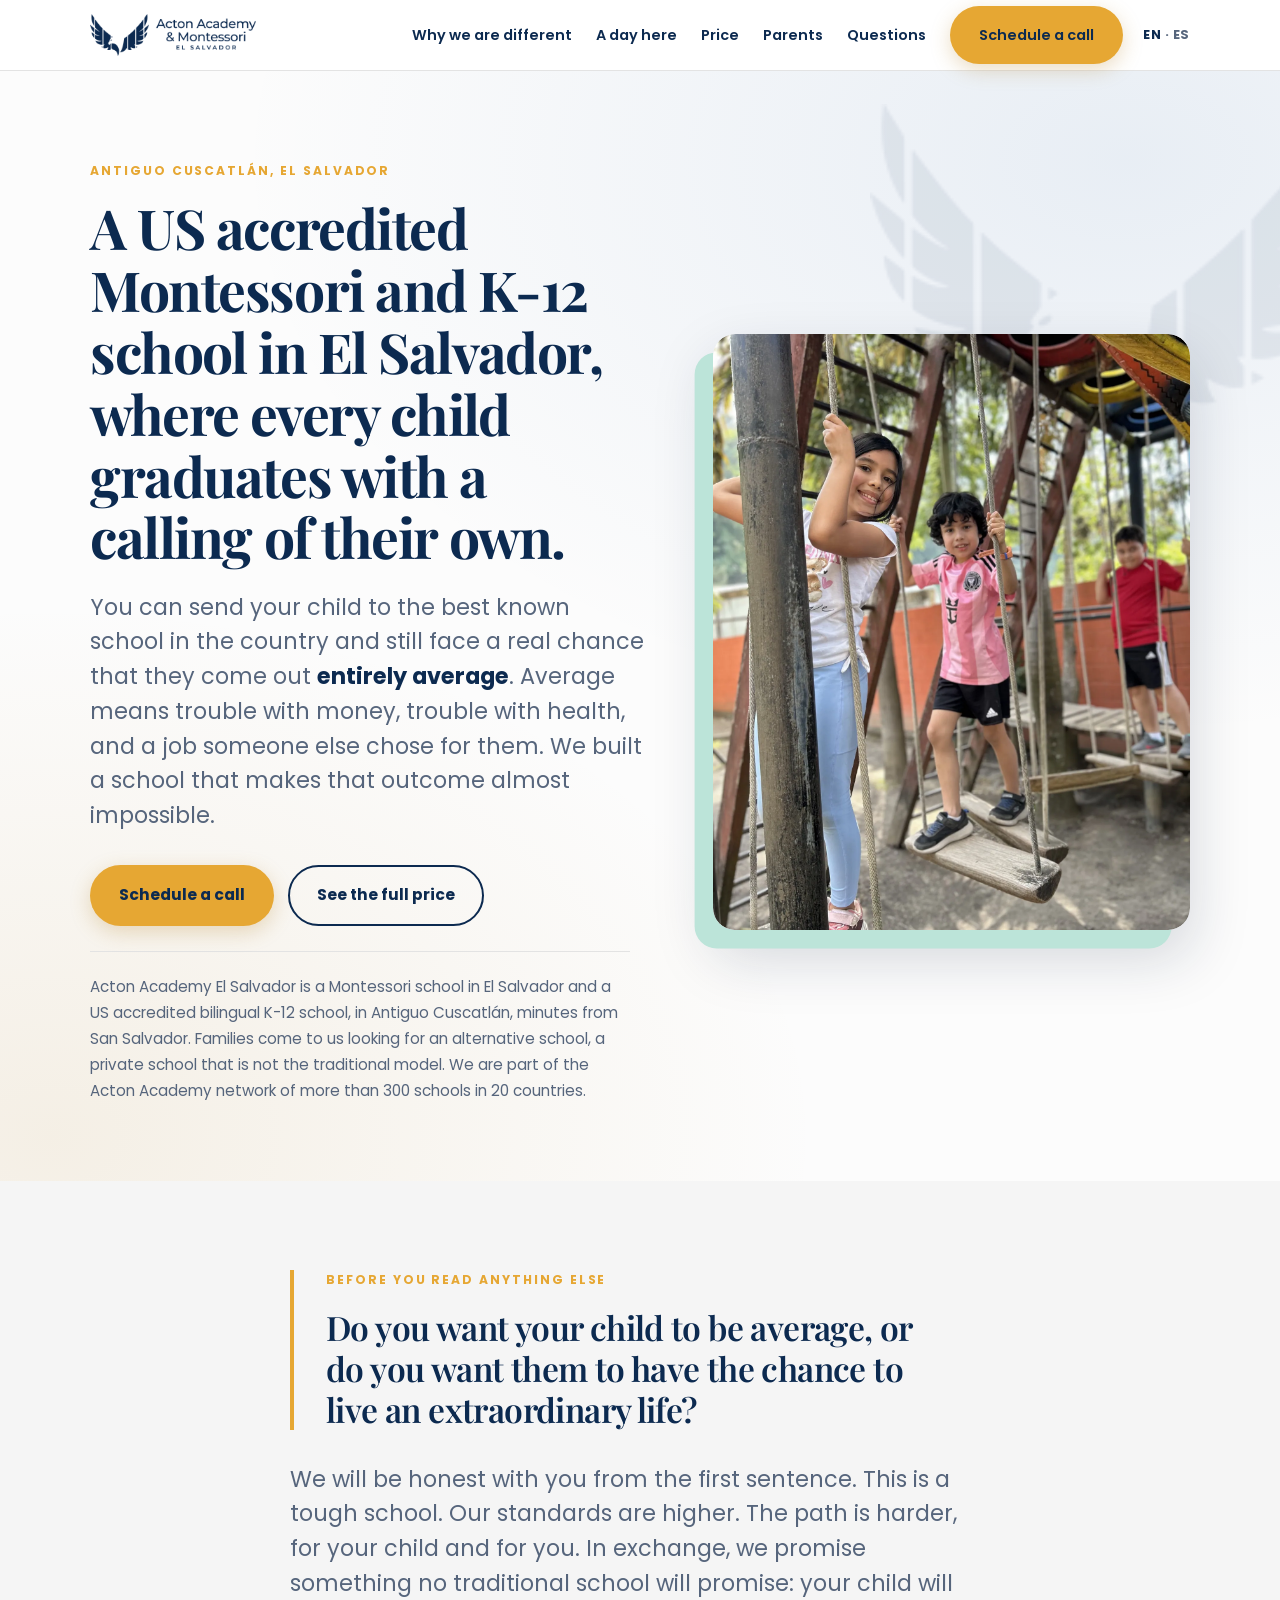
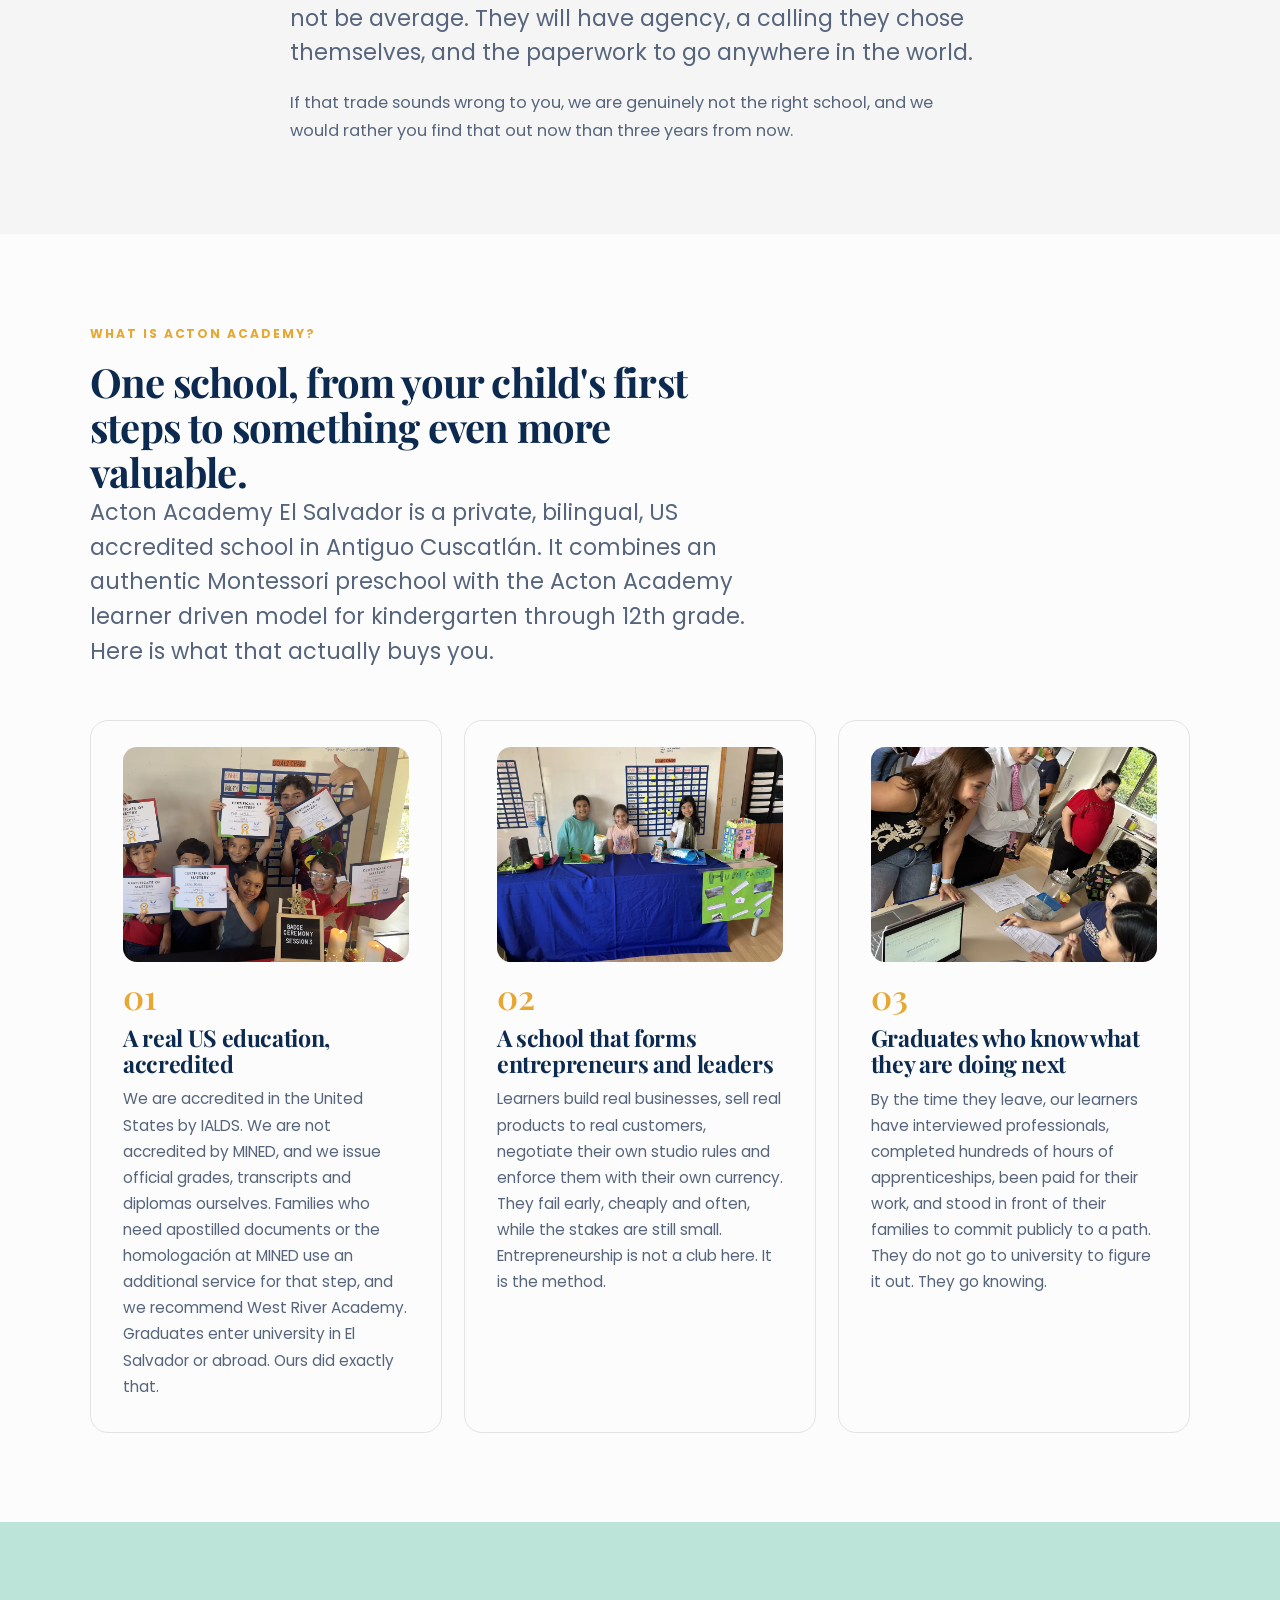
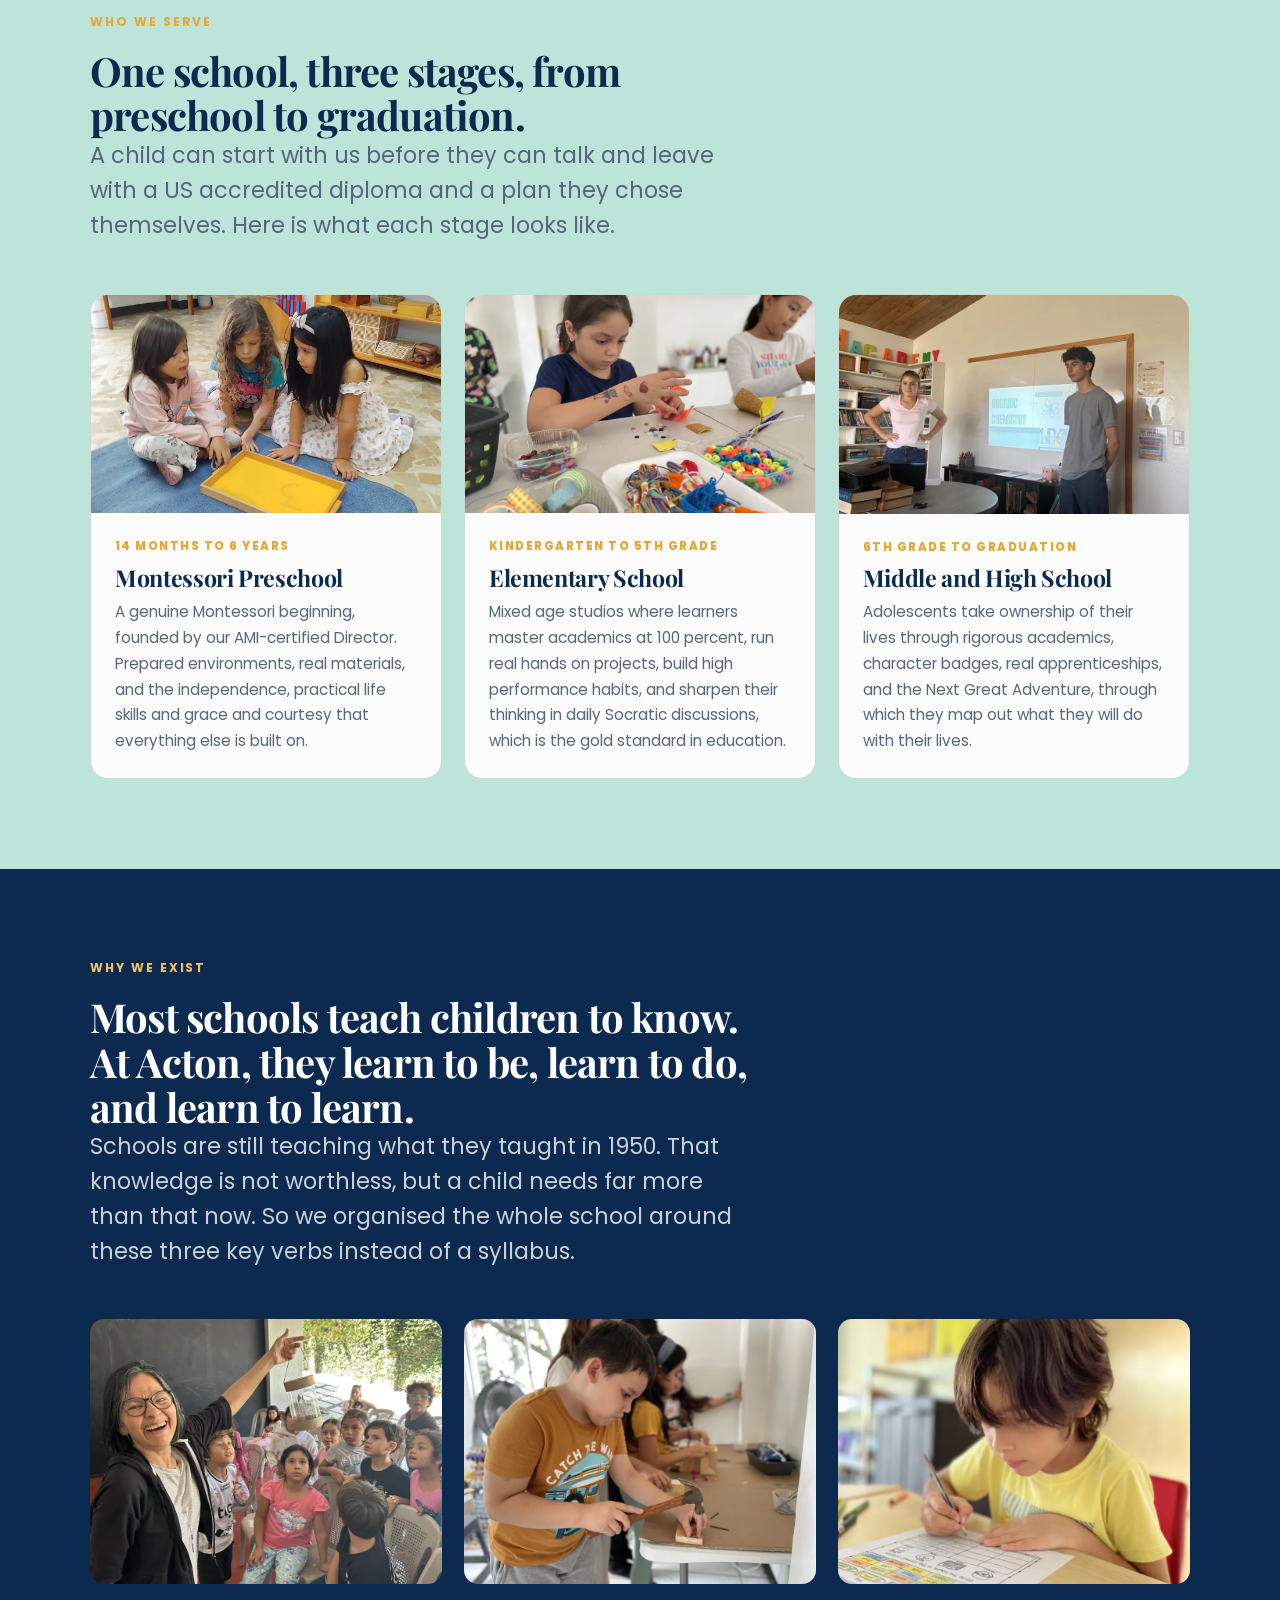
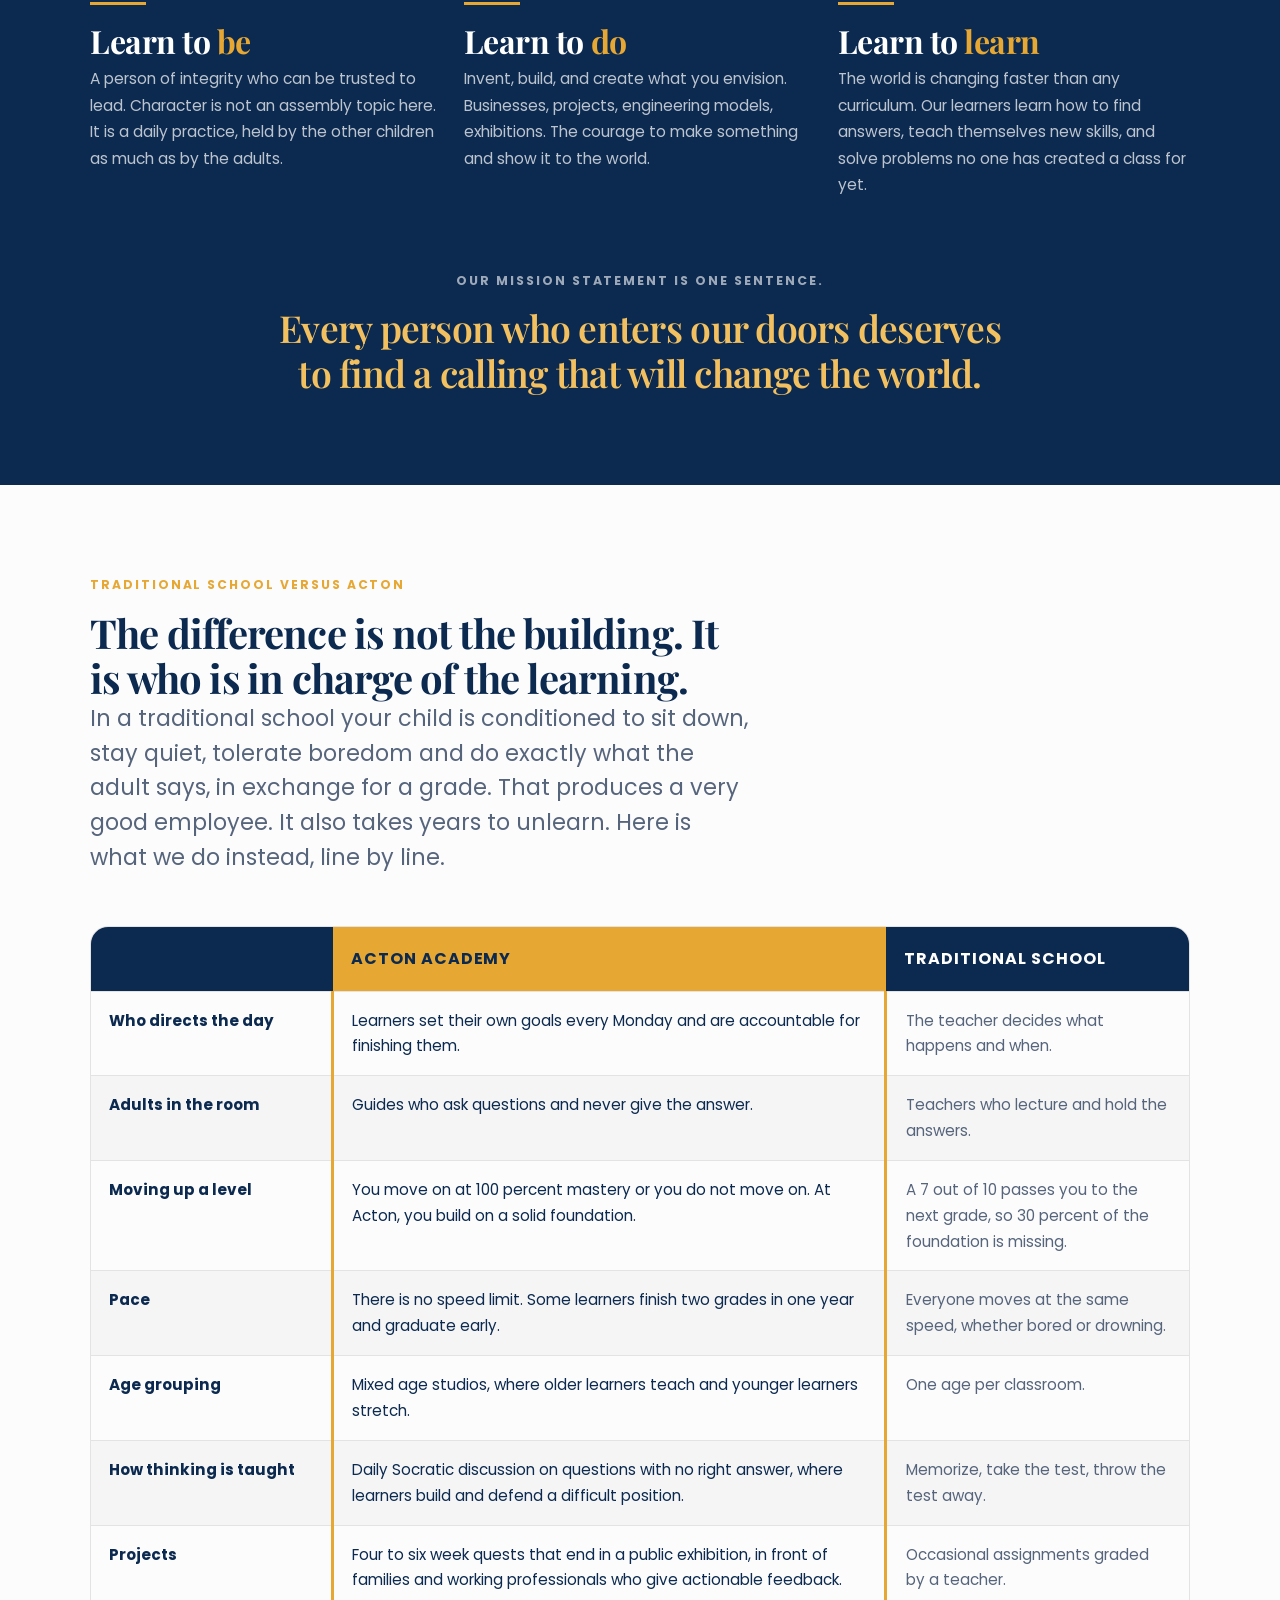
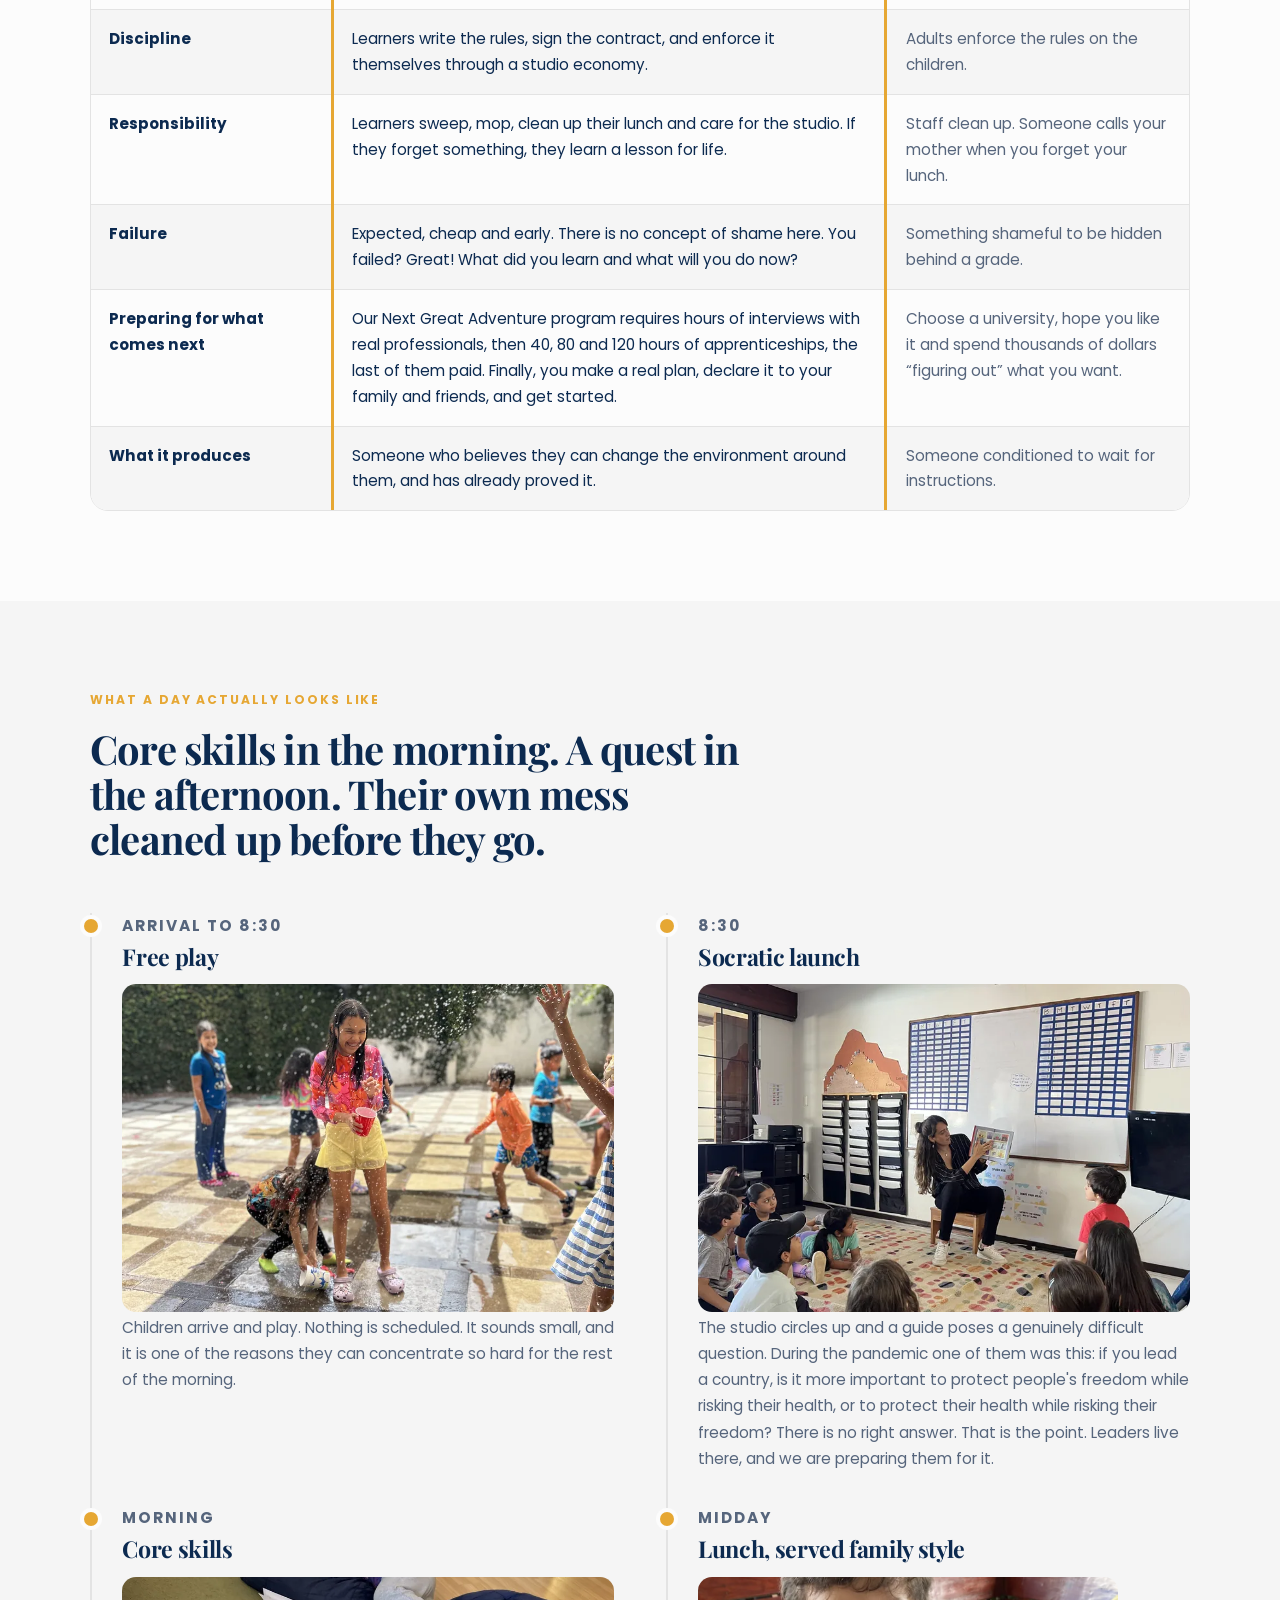
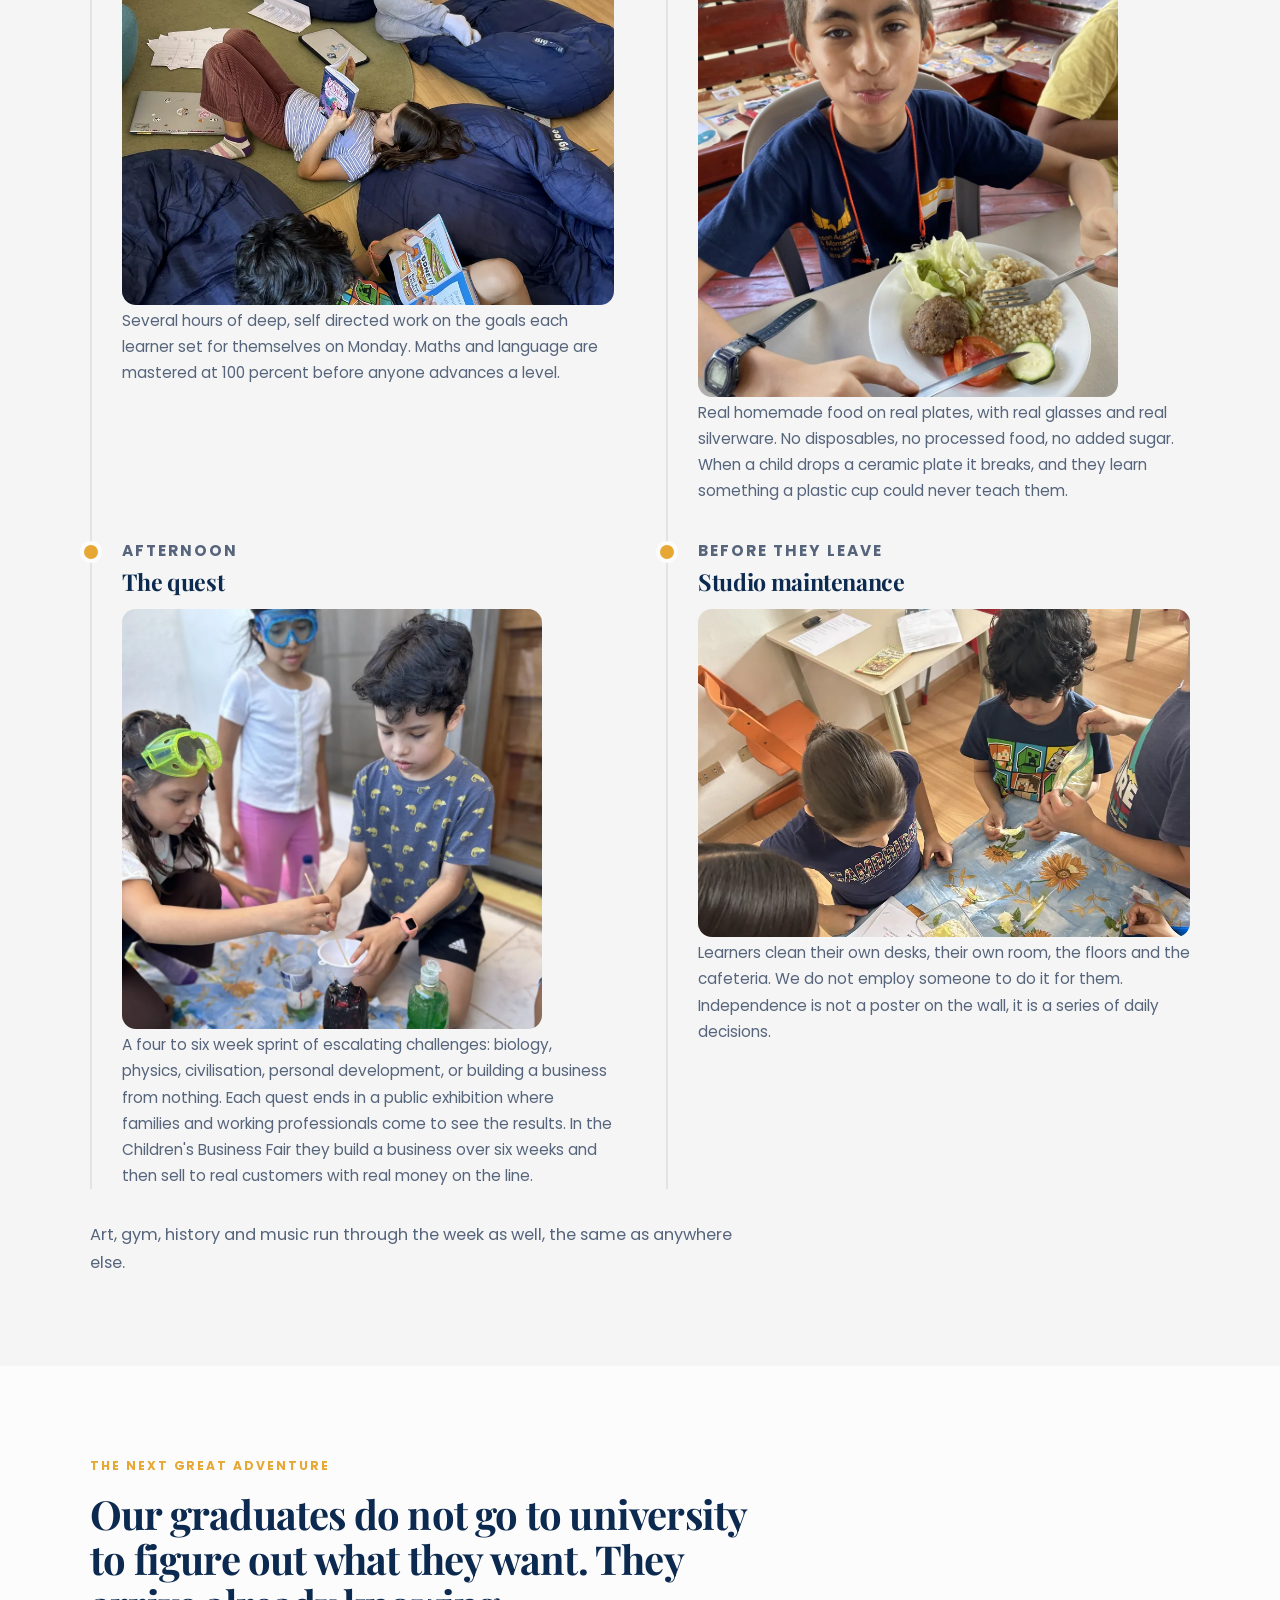
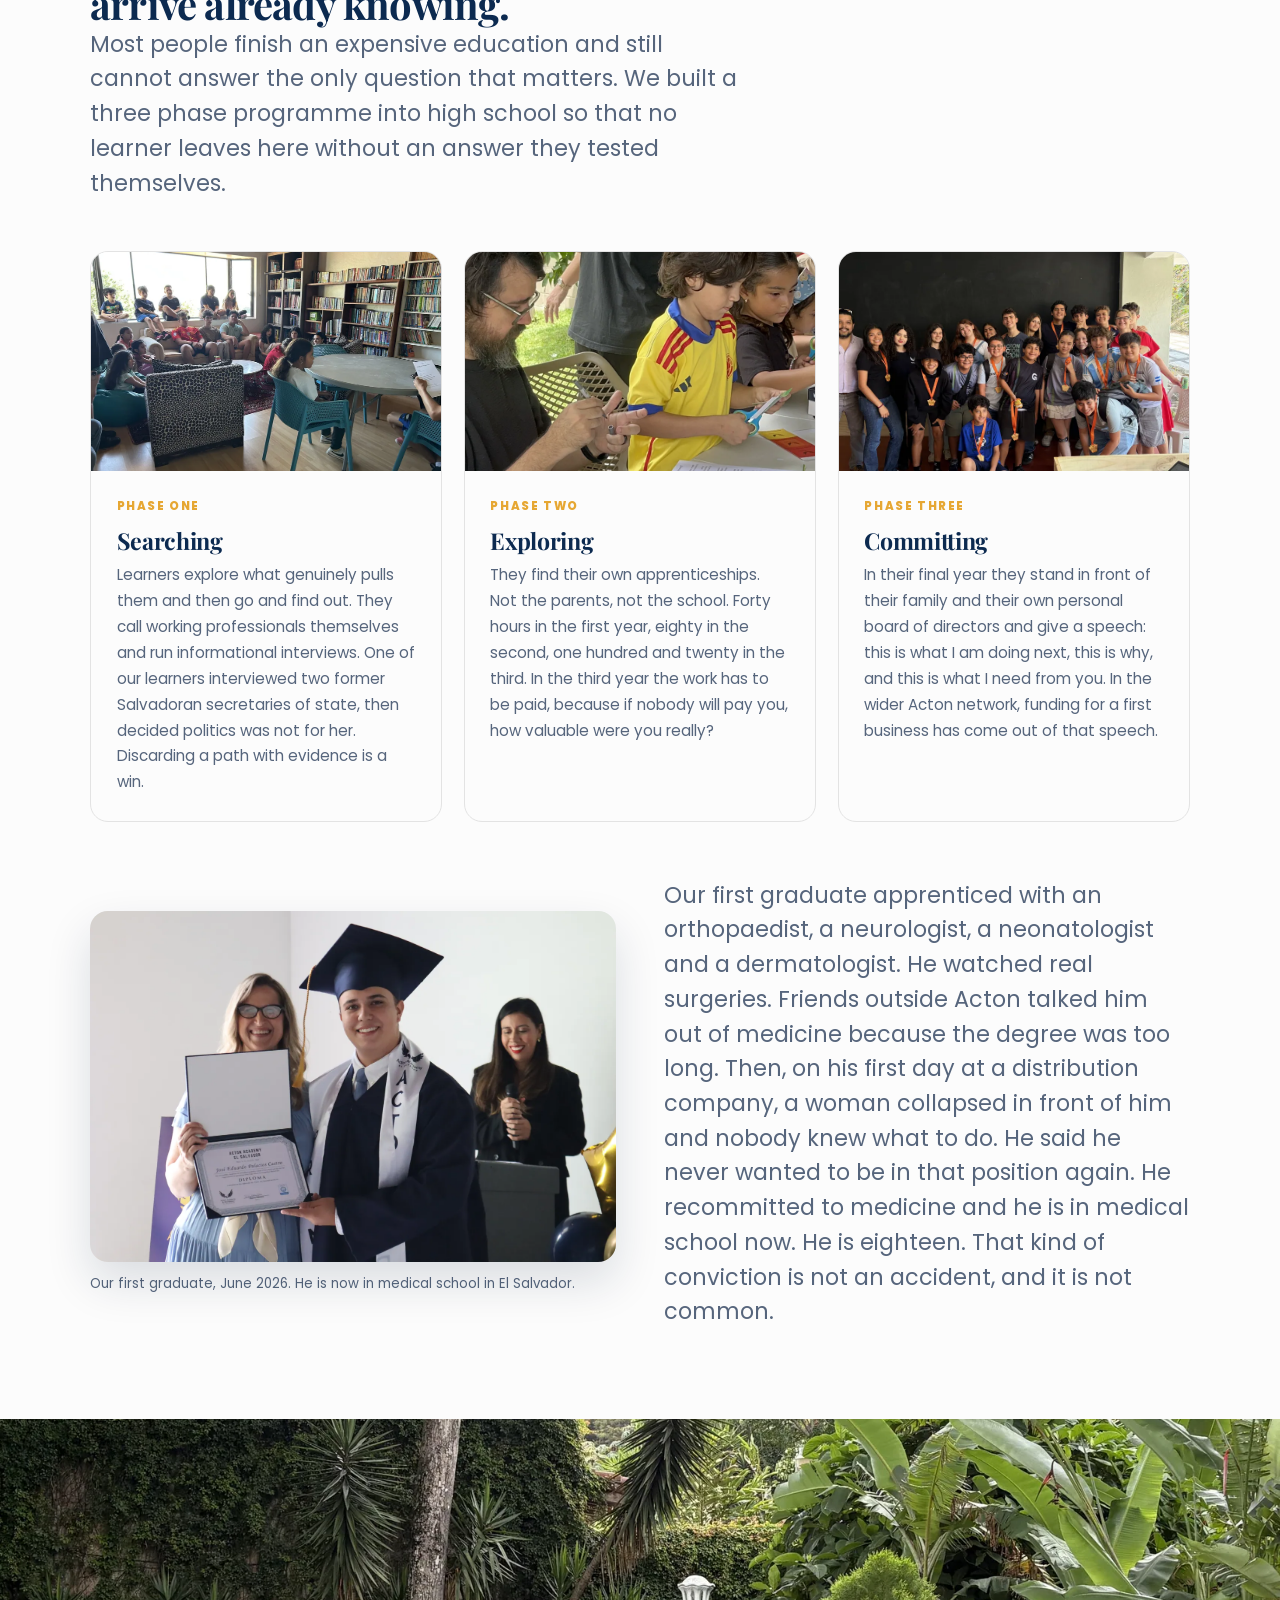
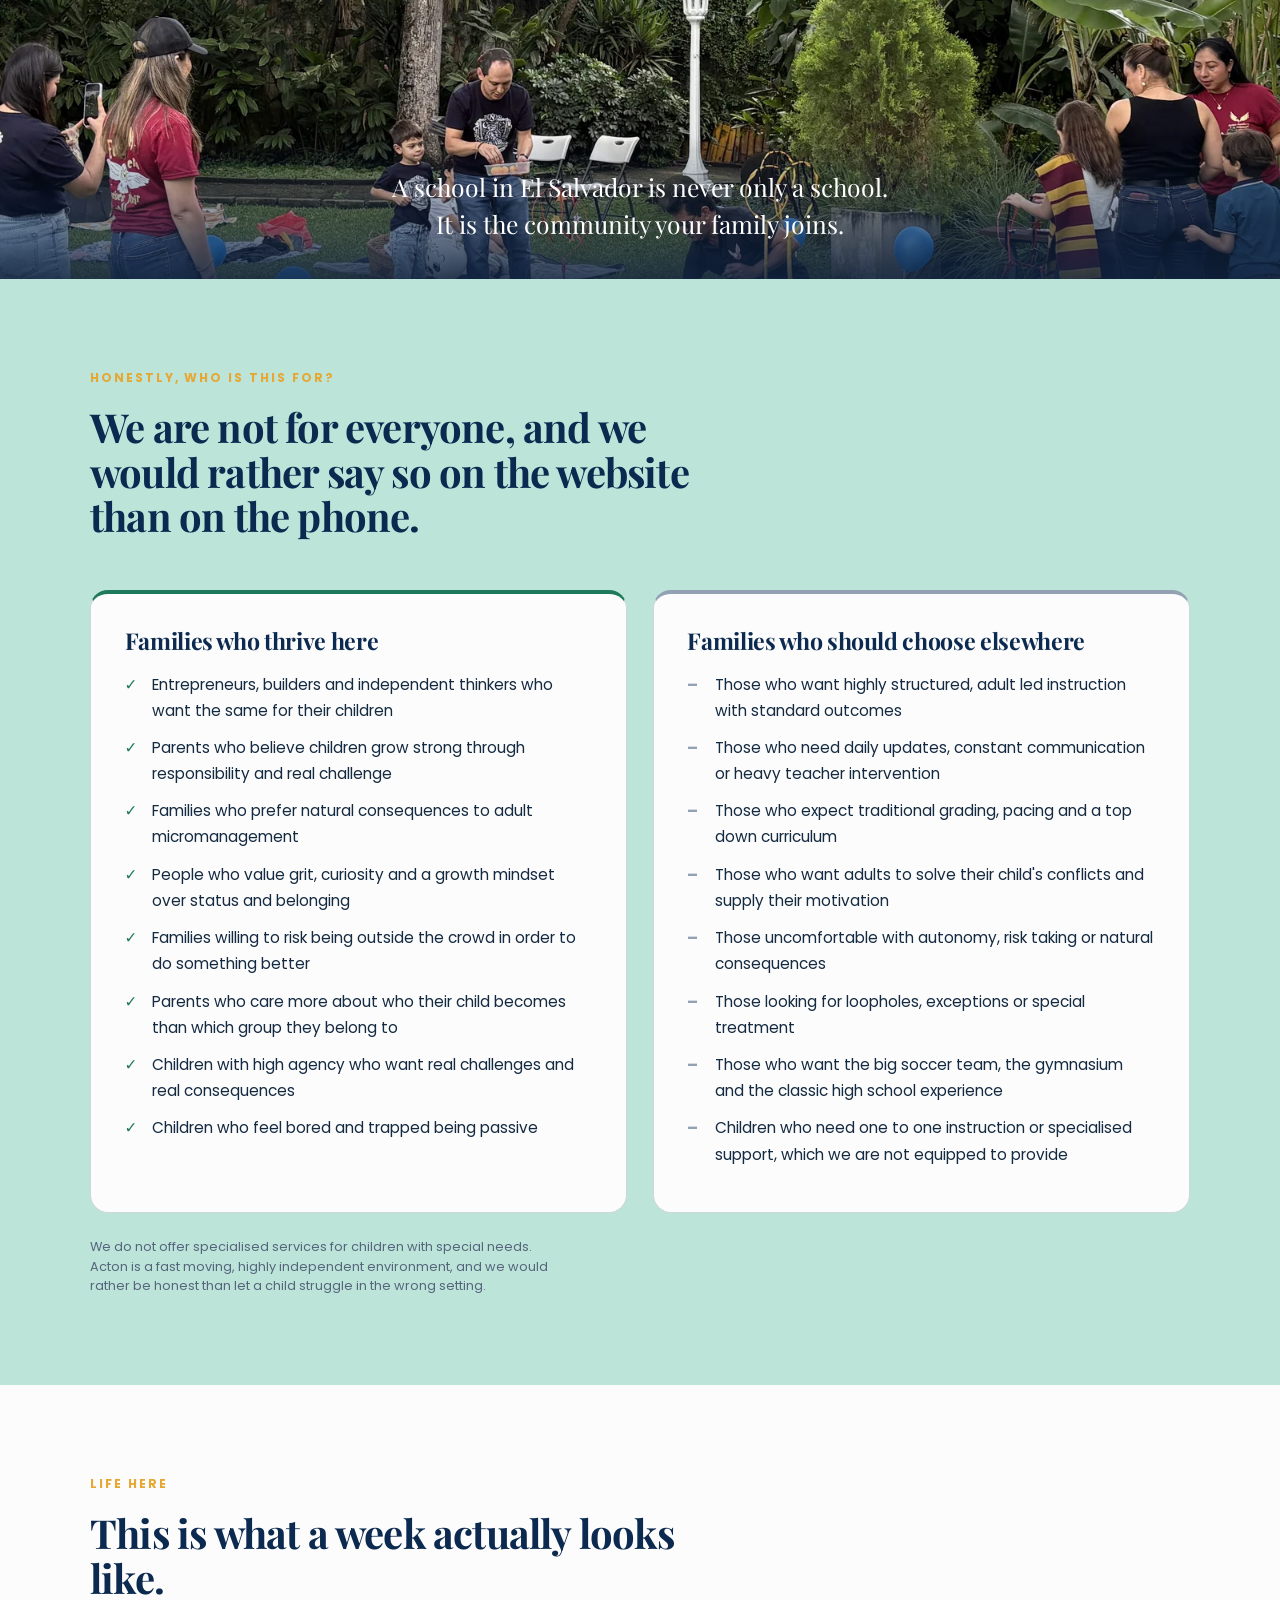
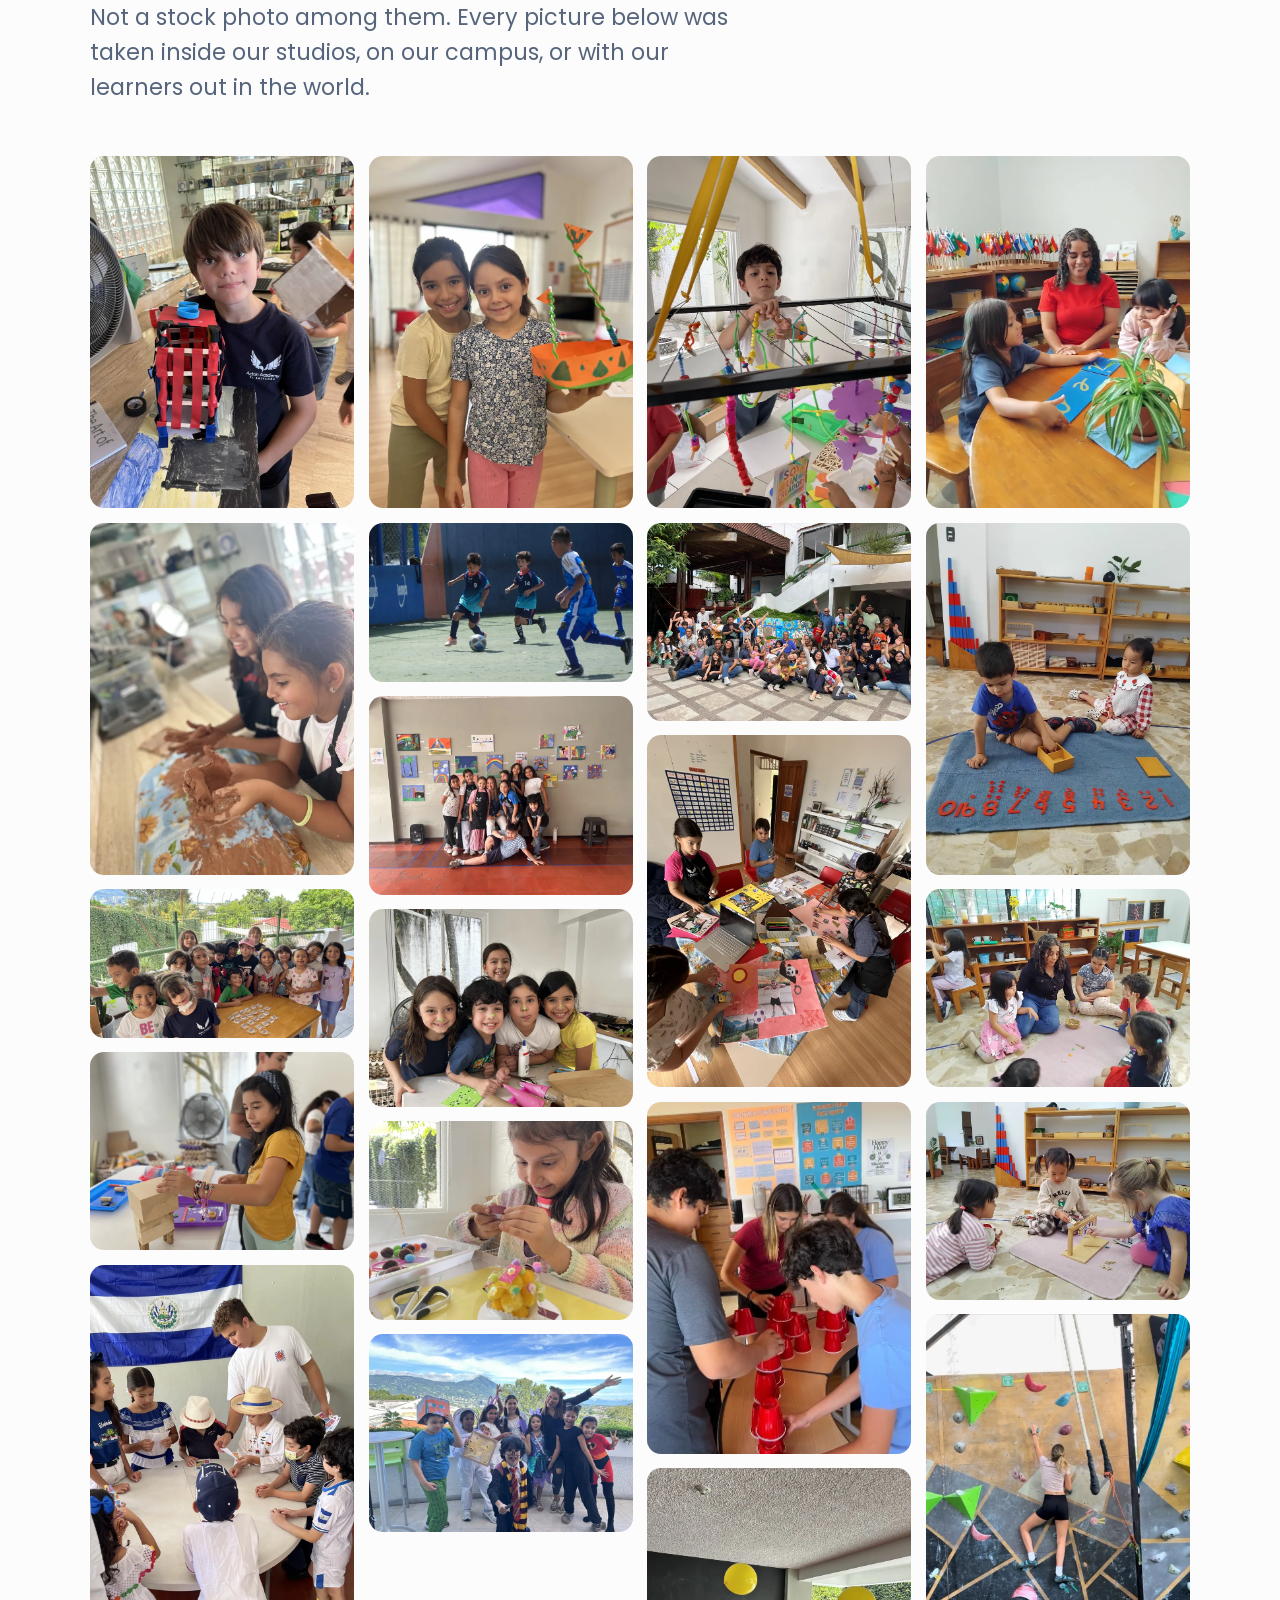
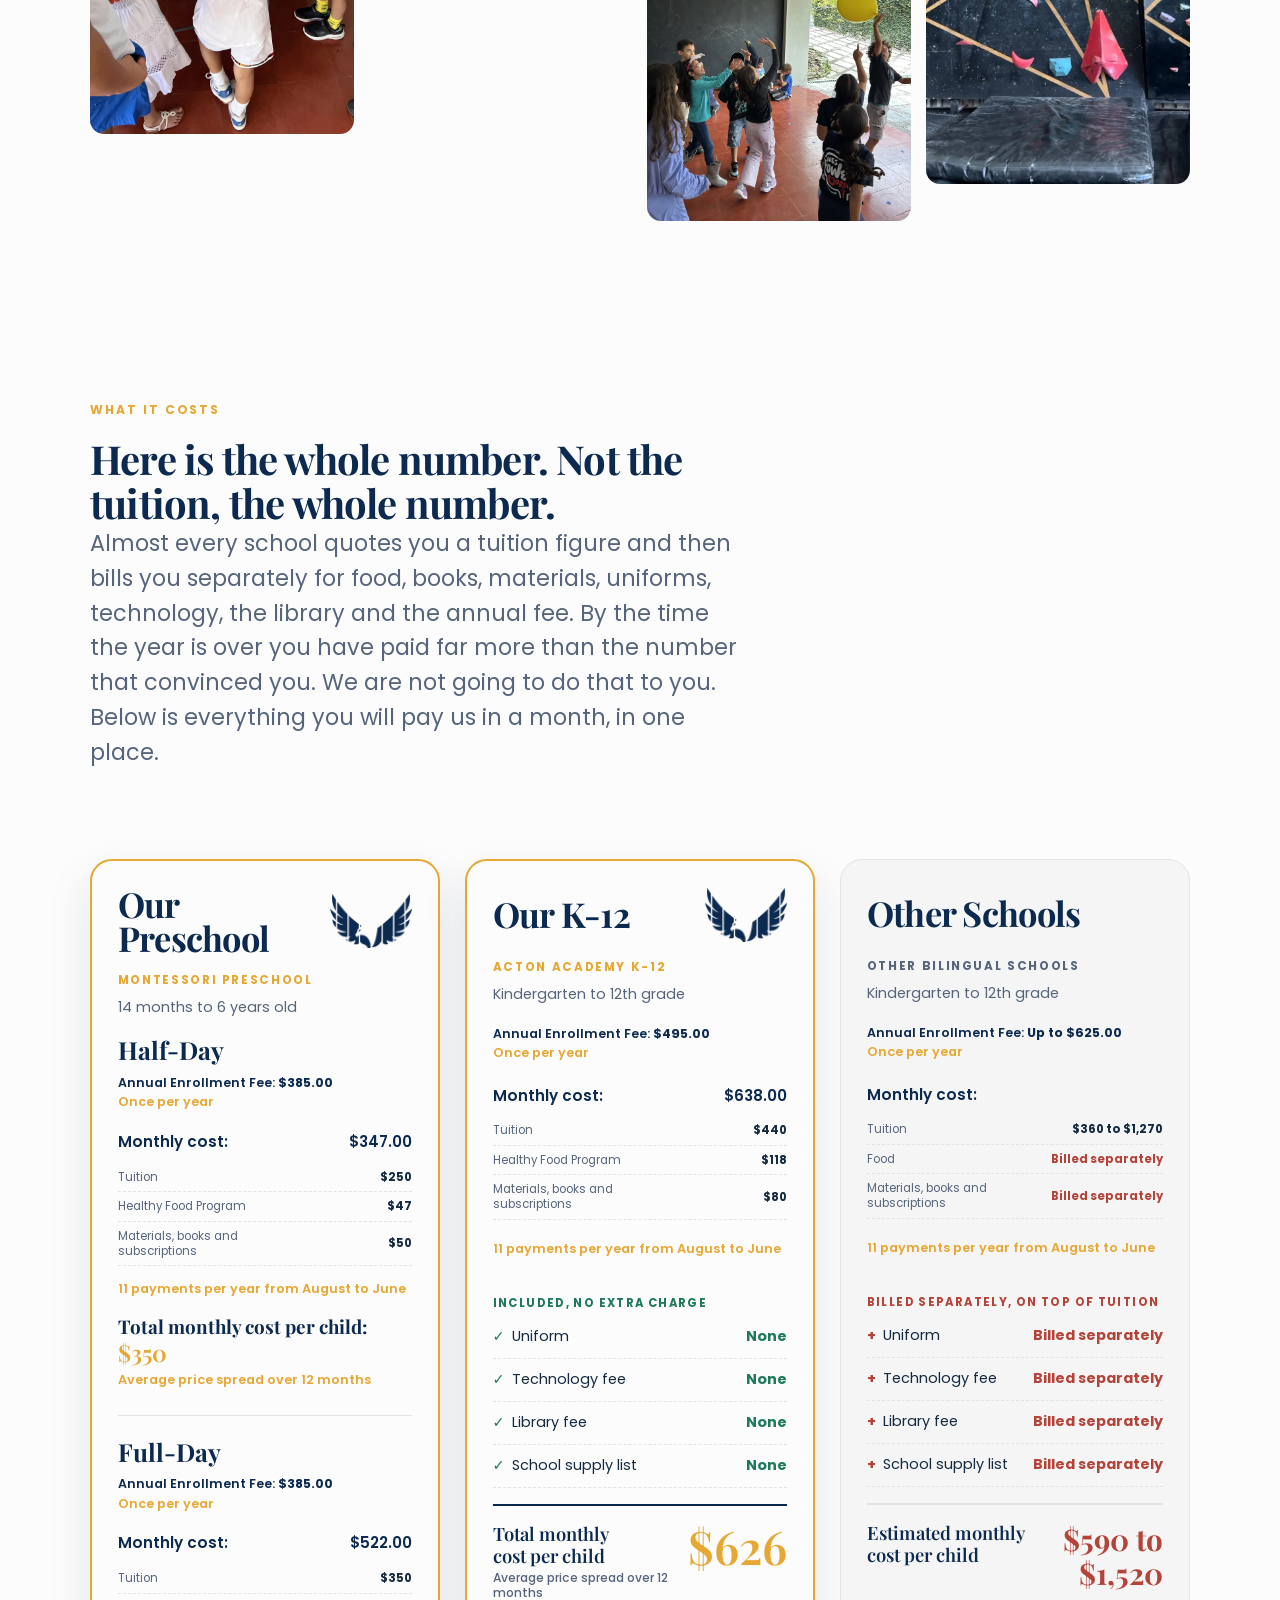
==== commit cbfdcb8f: "Memorize, US spelling, in the comparison table" ====
--- a/index.html
+++ b/index.html
@@ -337,7 +337,7 @@
             <tr><td>Moving up a level</td><td class="cmp-us">You move on at 100 percent mastery or you do not move on. At Acton, you build on a solid foundation.</td><td class="cmp-them">A 7 out of 10 passes you to the next grade, so 30 percent of the foundation is missing.</td></tr>
             <tr><td>Pace</td><td class="cmp-us">There is no speed limit. Some learners finish two grades in one year and graduate early.</td><td class="cmp-them">Everyone moves at the same speed, whether bored or drowning.</td></tr>
             <tr><td>Age grouping</td><td class="cmp-us">Mixed age studios, where older learners teach and younger learners stretch.</td><td class="cmp-them">One age per classroom.</td></tr>
-            <tr><td>How thinking is taught</td><td class="cmp-us">Daily Socratic discussion on questions with no right answer, where learners build and defend a difficult position.</td><td class="cmp-them">Memorise, take the test, throw the test away.</td></tr>
+            <tr><td>How thinking is taught</td><td class="cmp-us">Daily Socratic discussion on questions with no right answer, where learners build and defend a difficult position.</td><td class="cmp-them">Memorize, take the test, throw the test away.</td></tr>
             <tr><td>Projects</td><td class="cmp-us">Four to six week quests that end in a public exhibition, in front of families and working professionals who give actionable feedback.</td><td class="cmp-them">Occasional assignments graded by a teacher.</td></tr>
             <tr><td>Discipline</td><td class="cmp-us">Learners write the rules, sign the contract, and enforce it themselves through a studio economy.</td><td class="cmp-them">Adults enforce the rules on the children.</td></tr>
             <tr><td>Responsibility</td><td class="cmp-us">Learners sweep, mop, clean up their lunch and care for the studio. If they forget something, they learn a lesson for life.</td><td class="cmp-them">Staff clean up. Someone calls your mother when you forget your lunch.</td></tr>
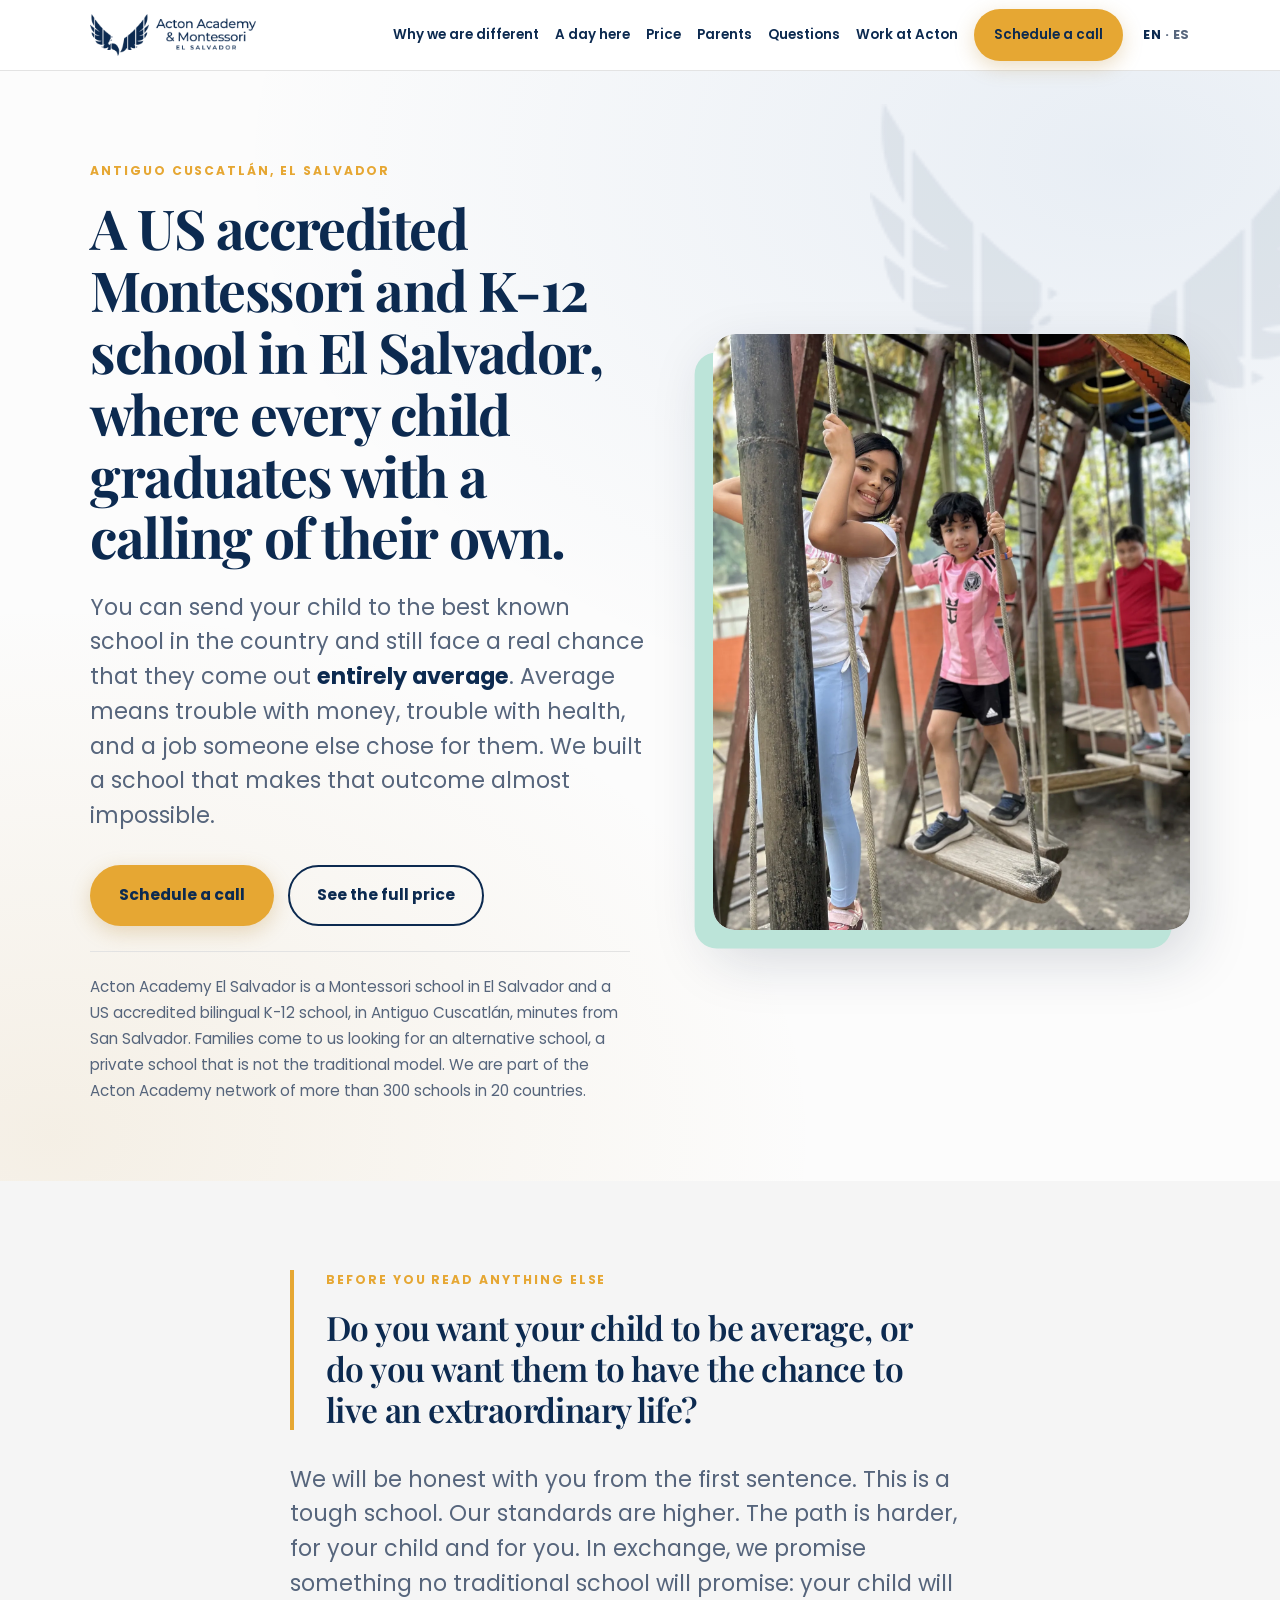
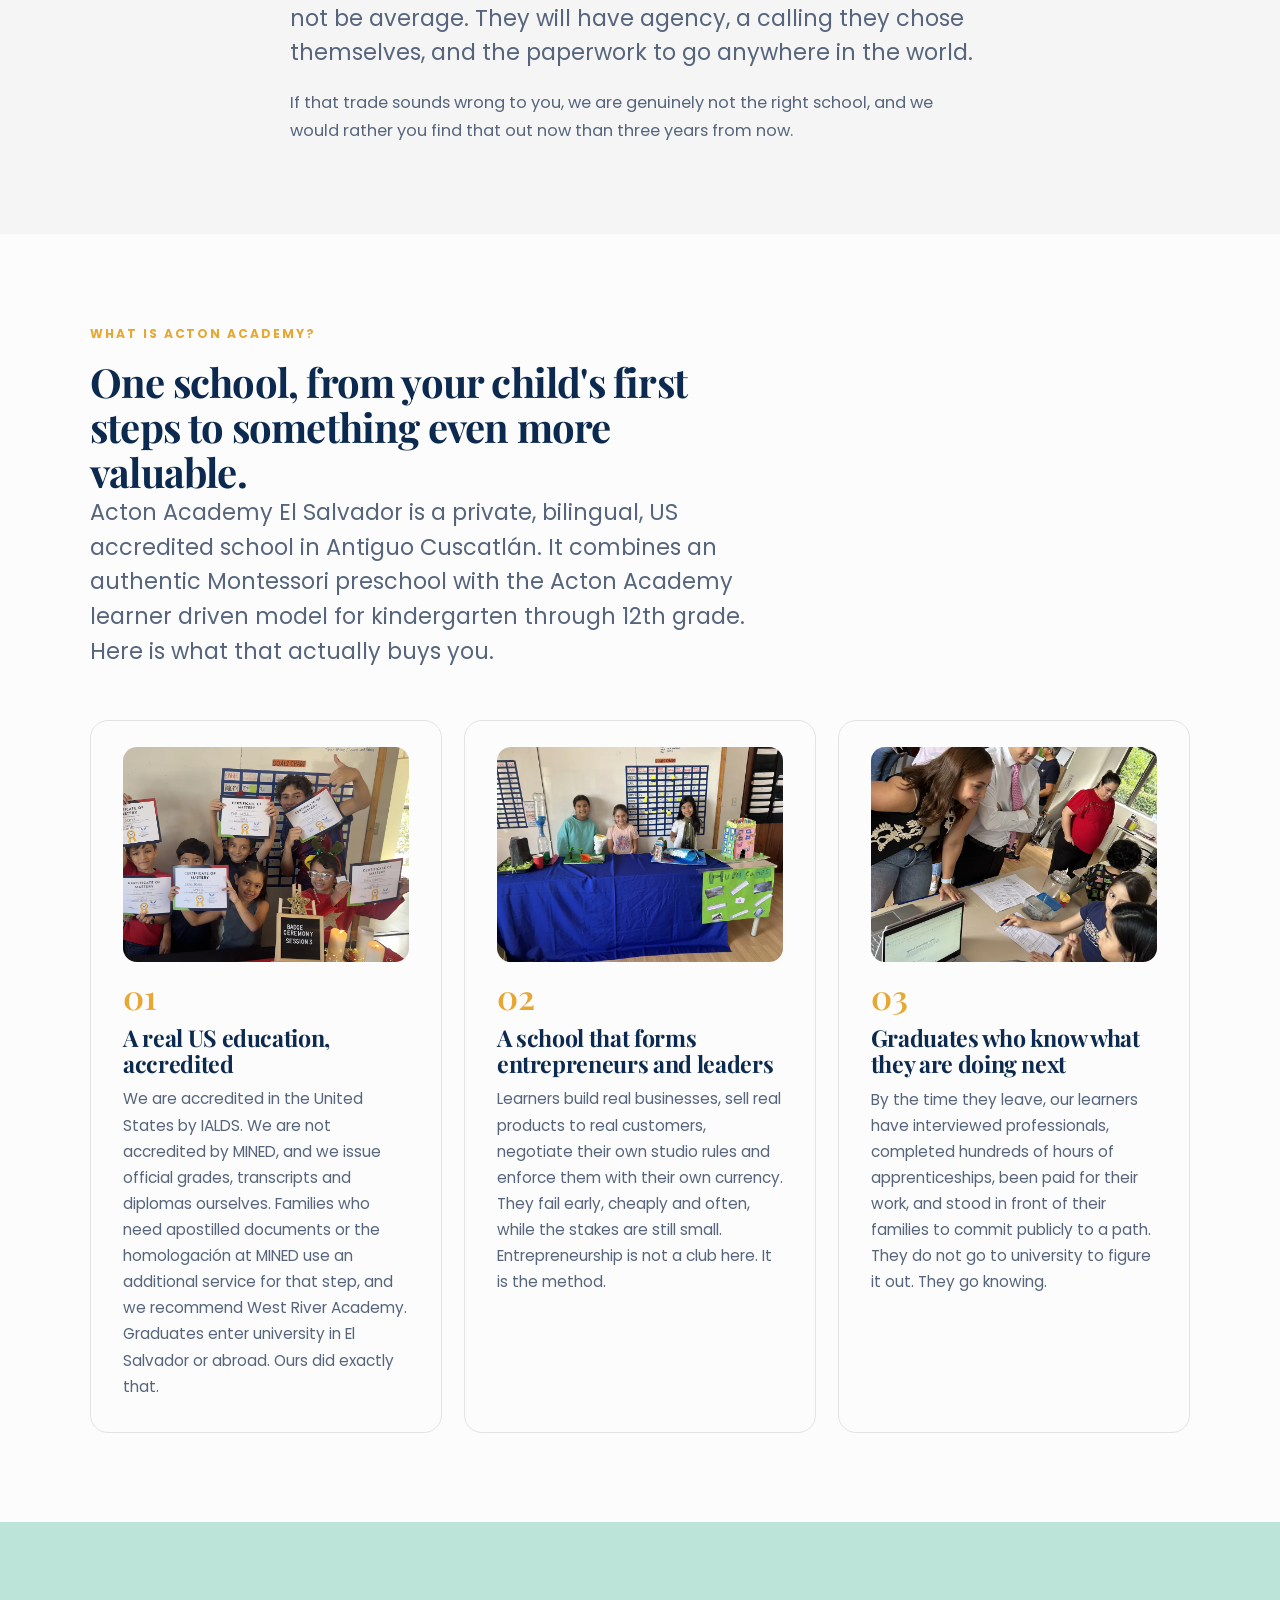
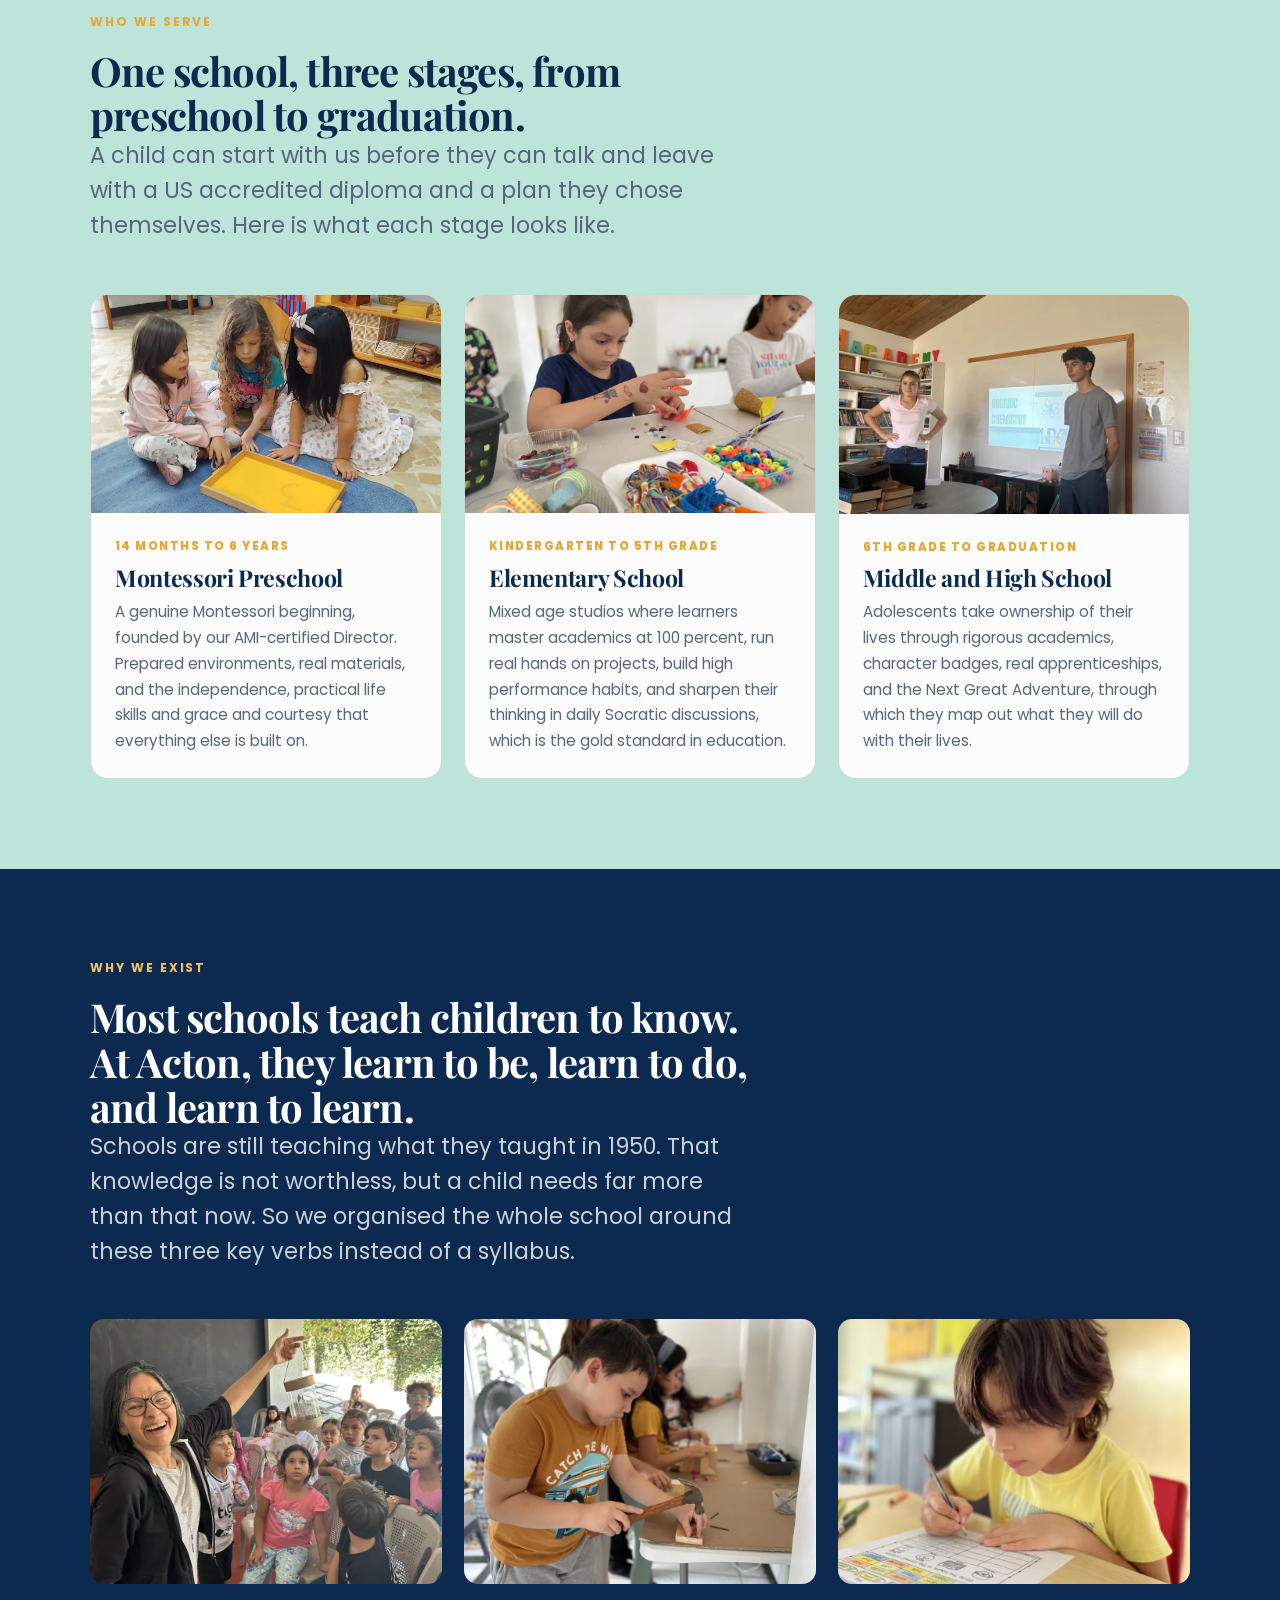
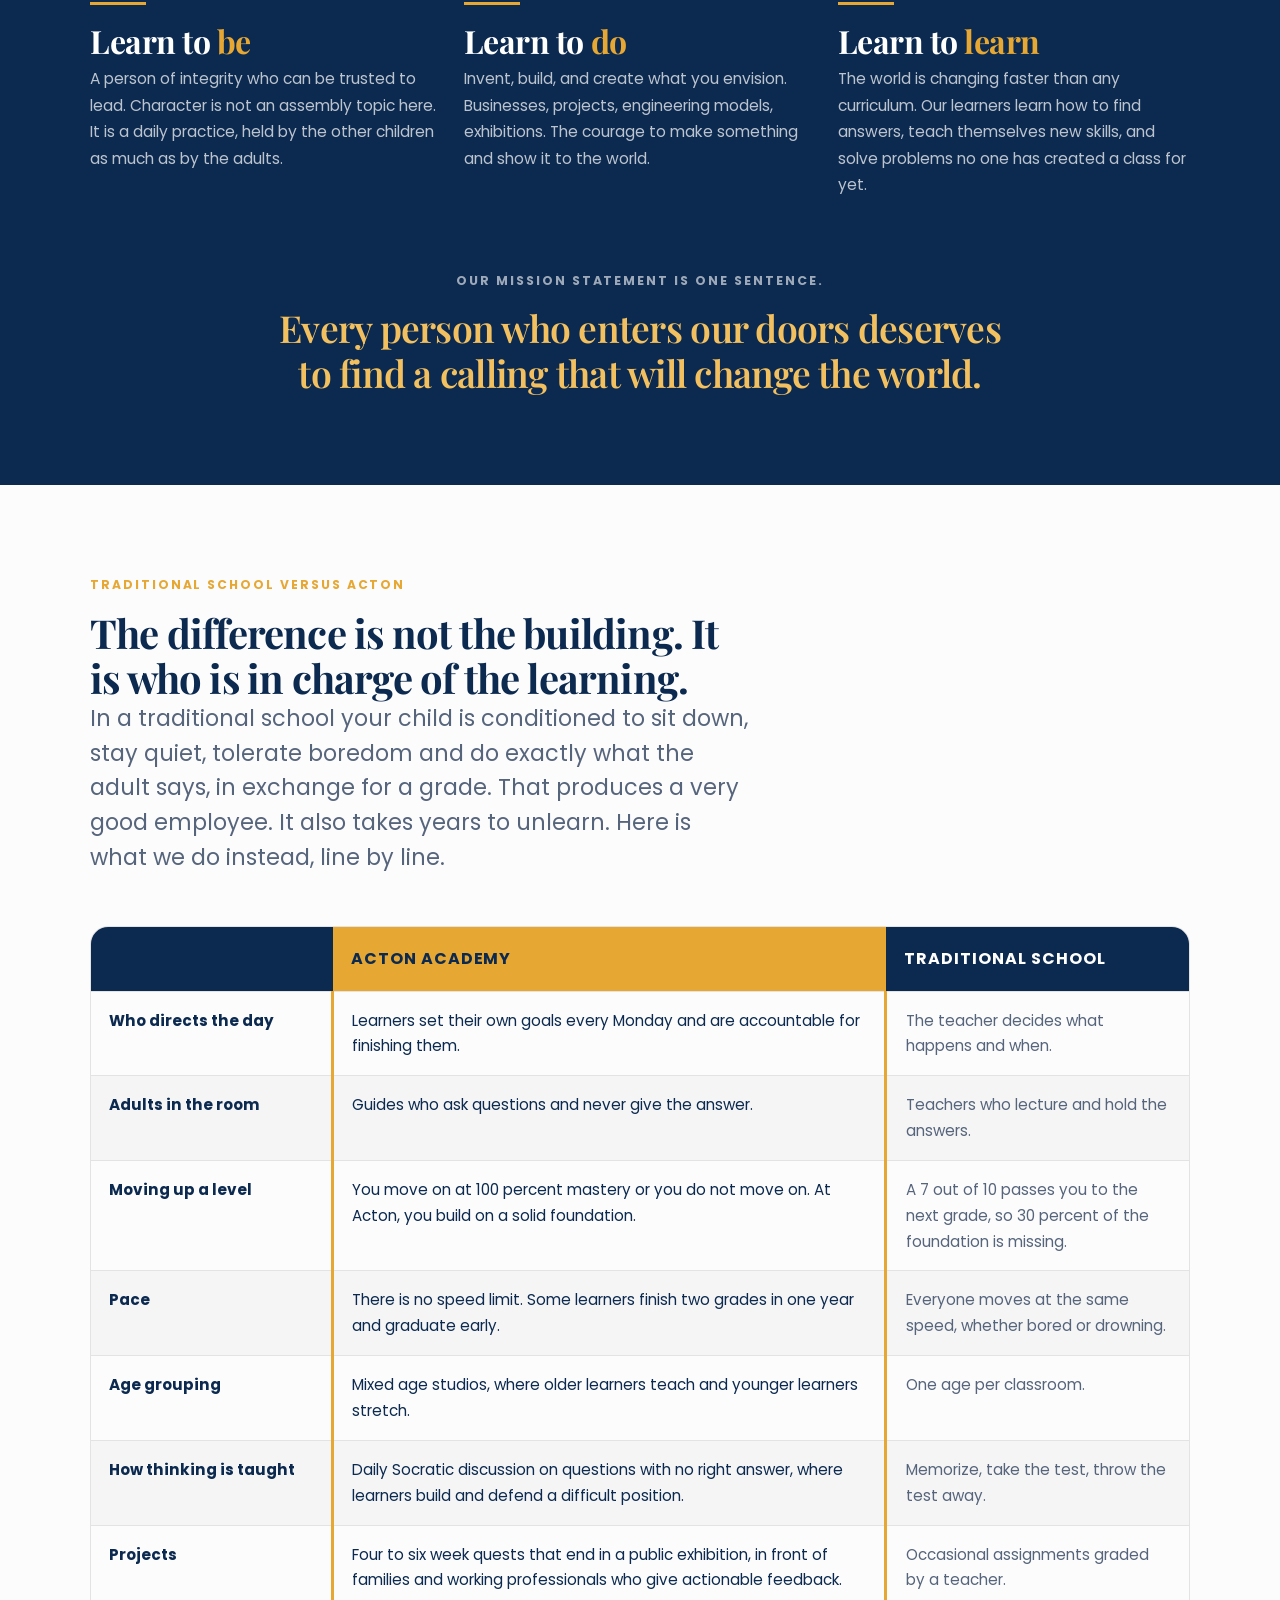
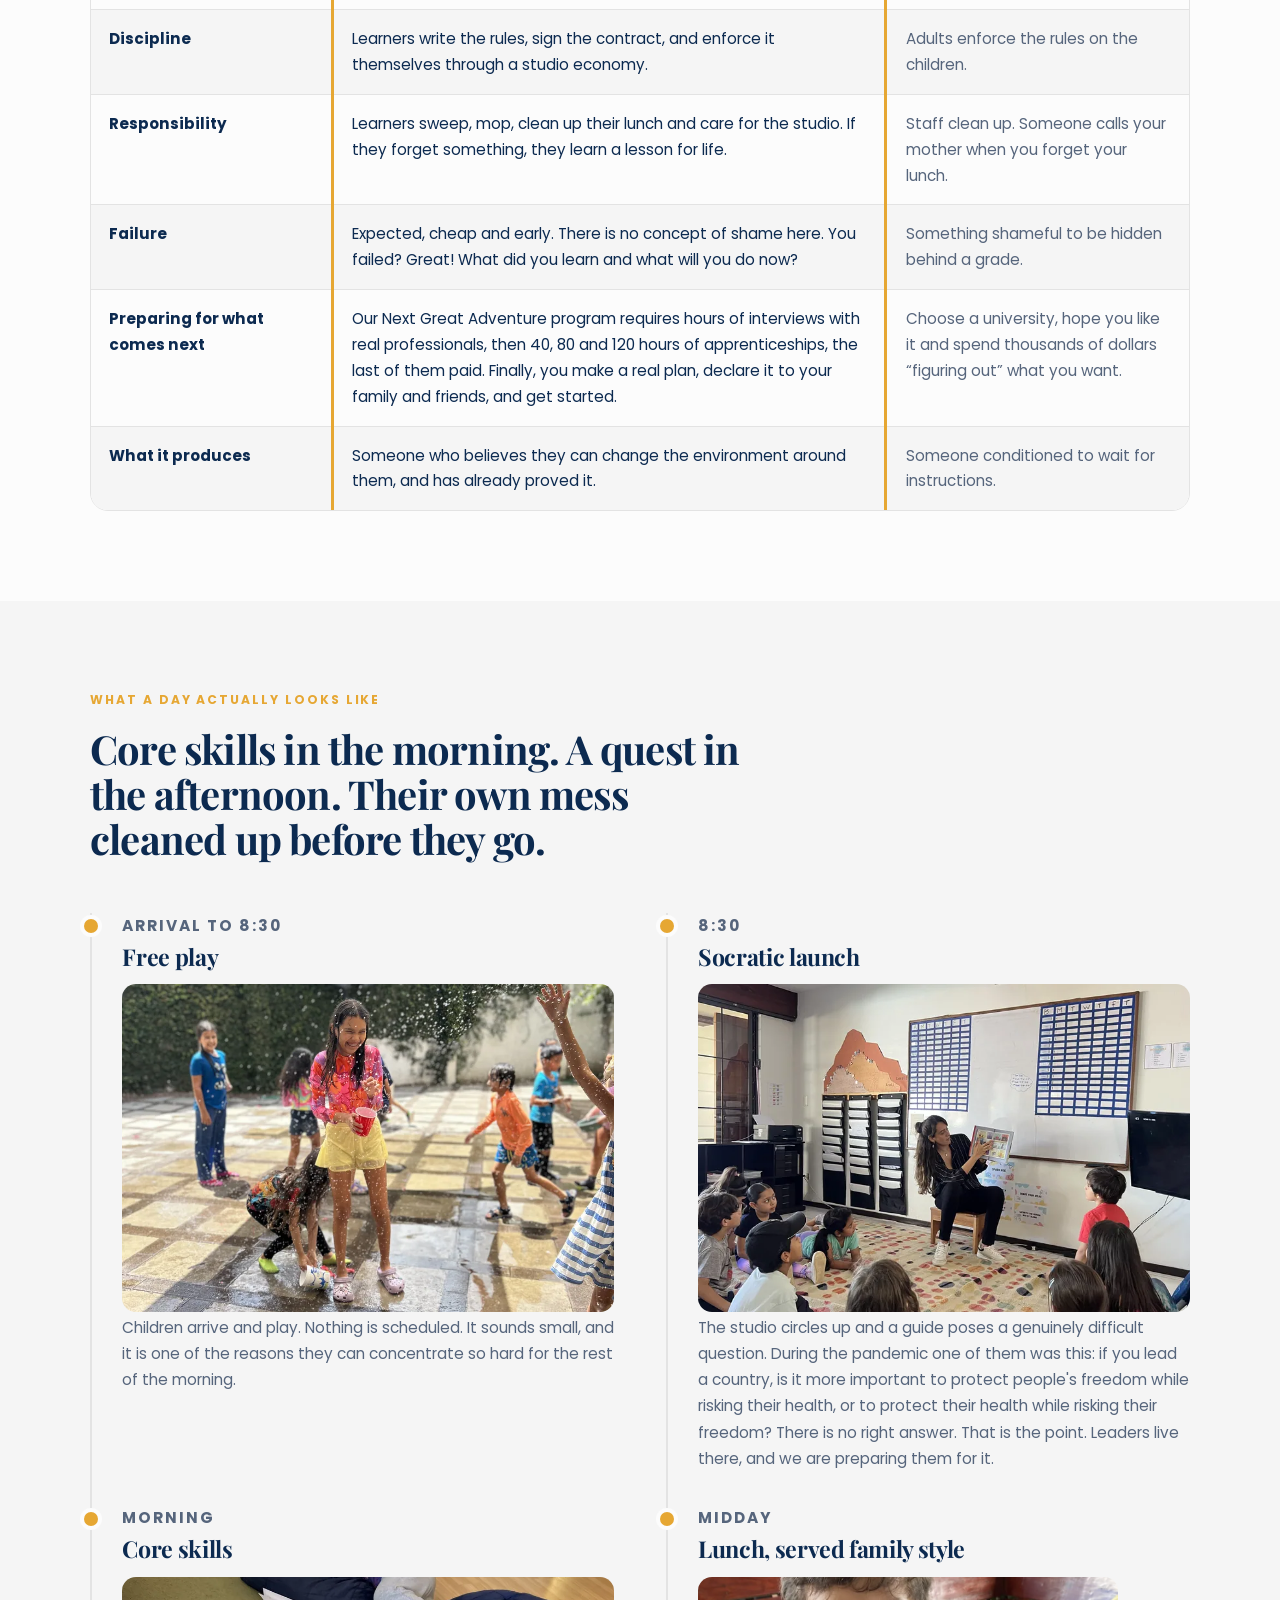
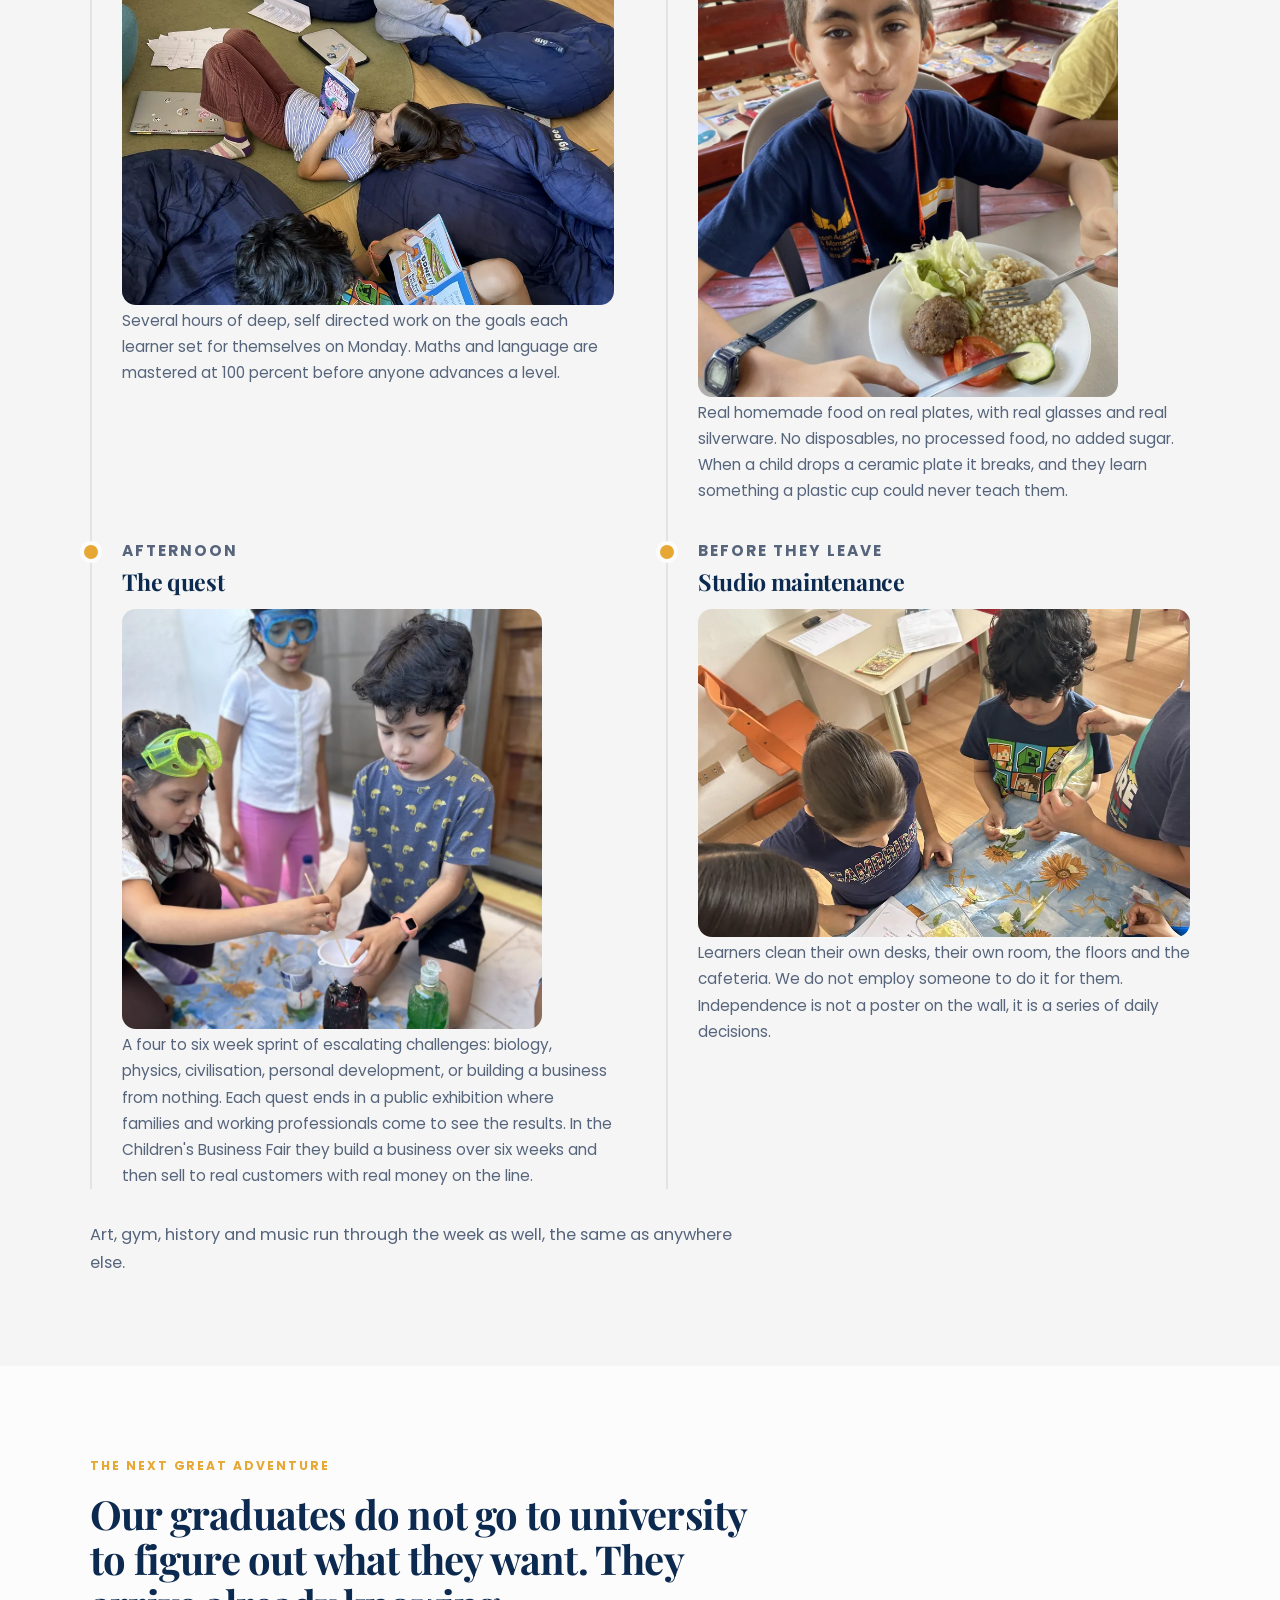
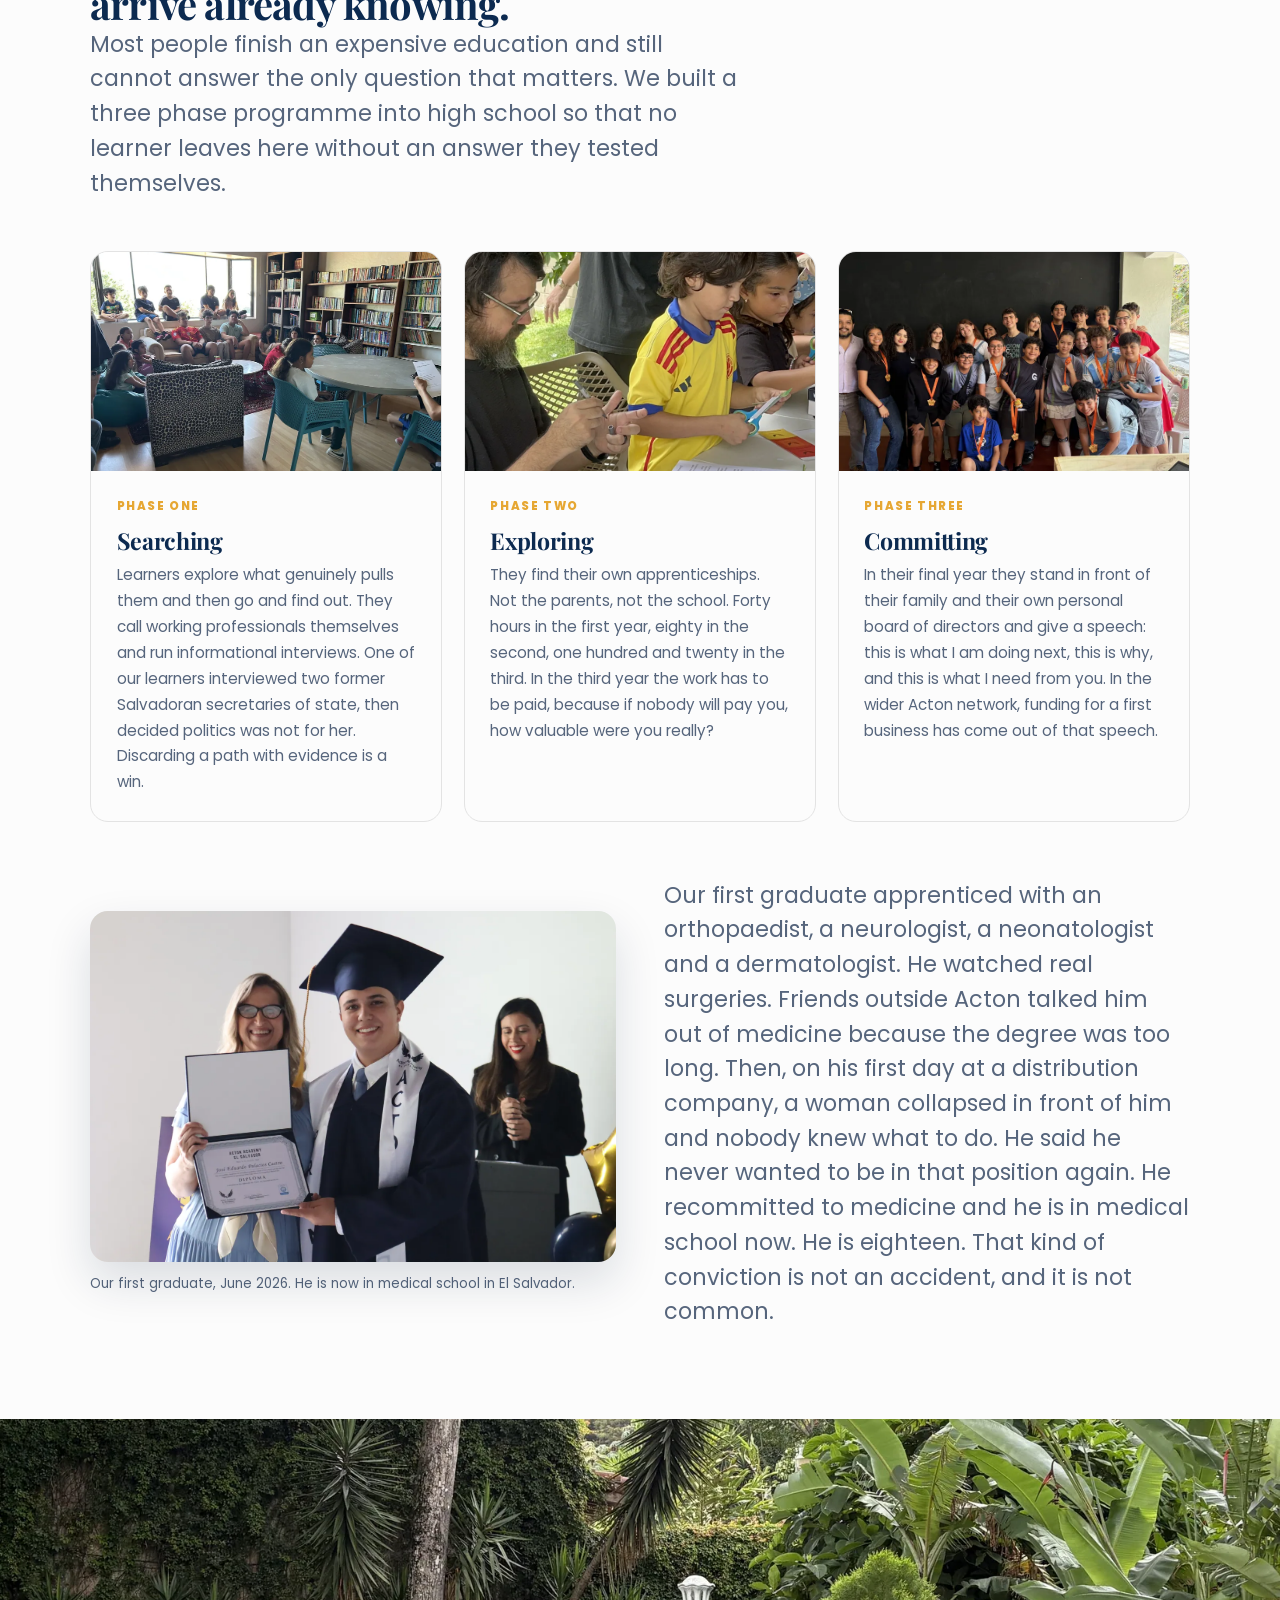
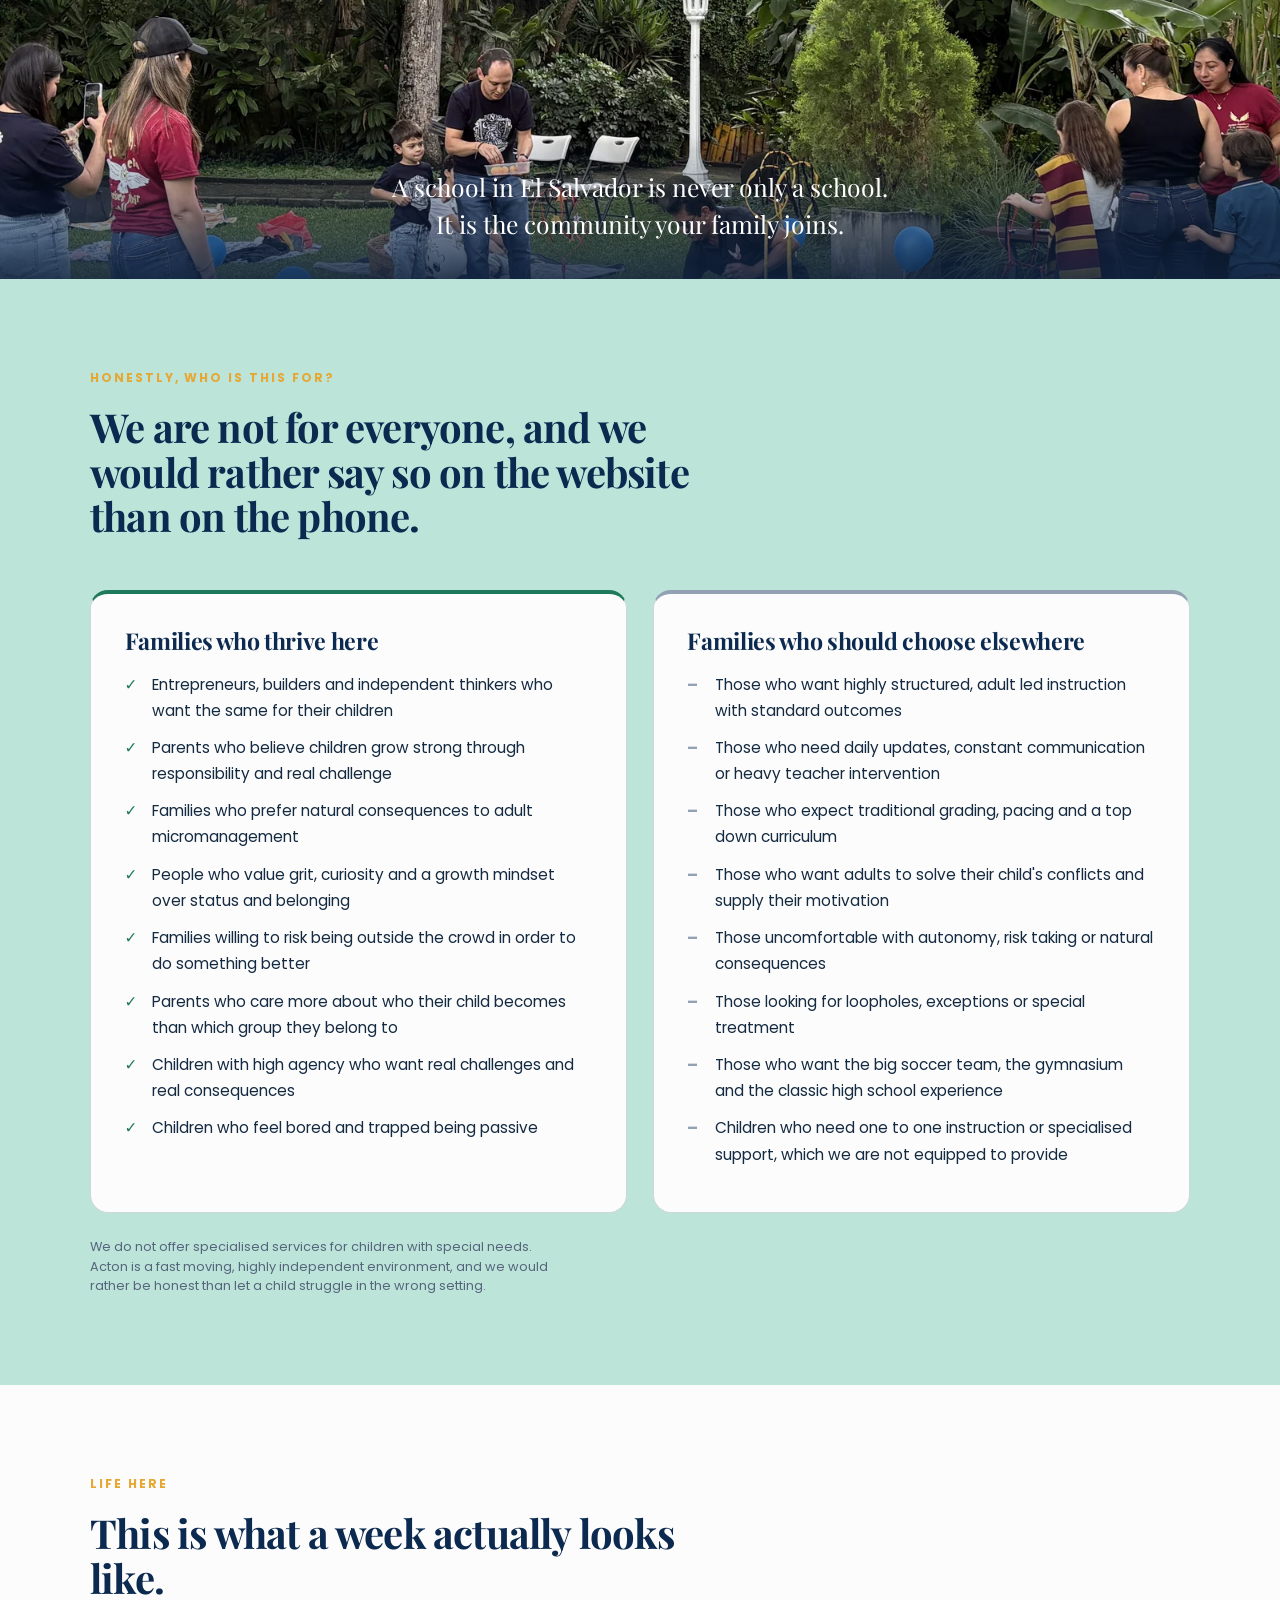
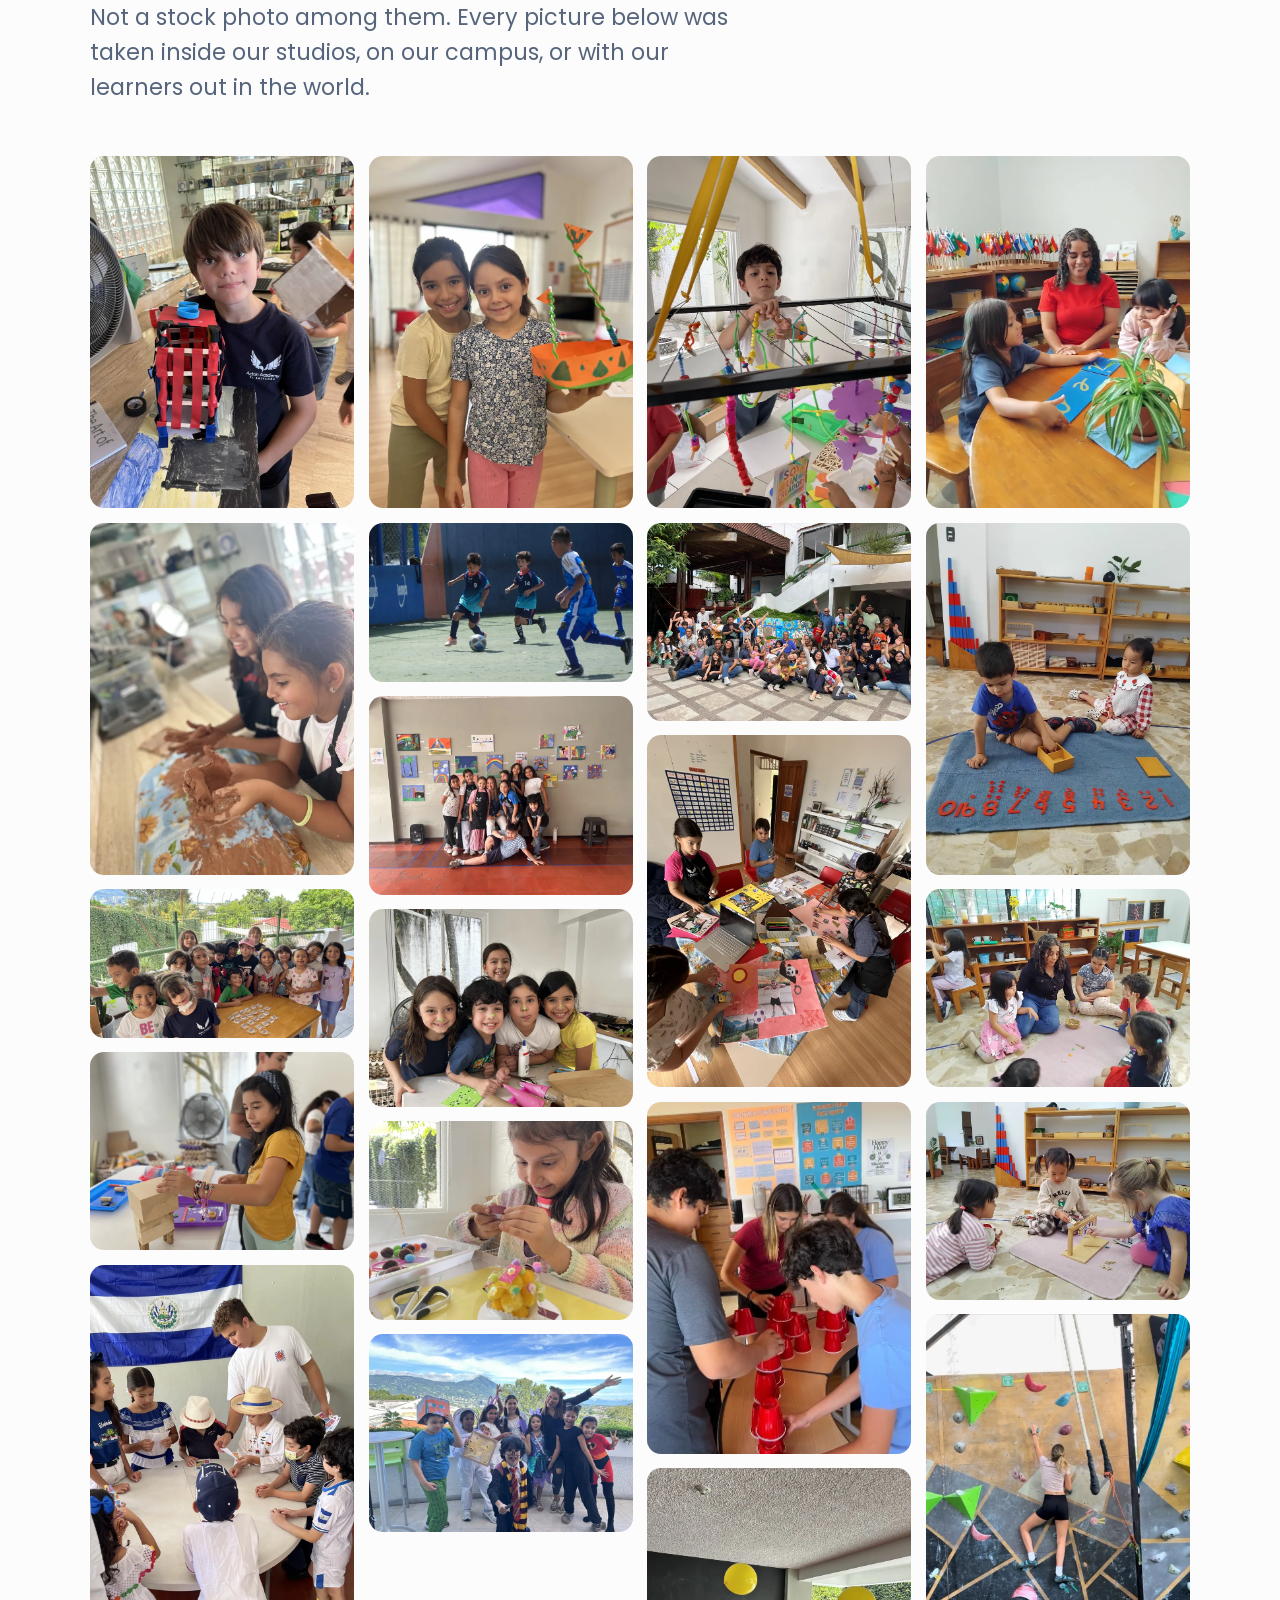
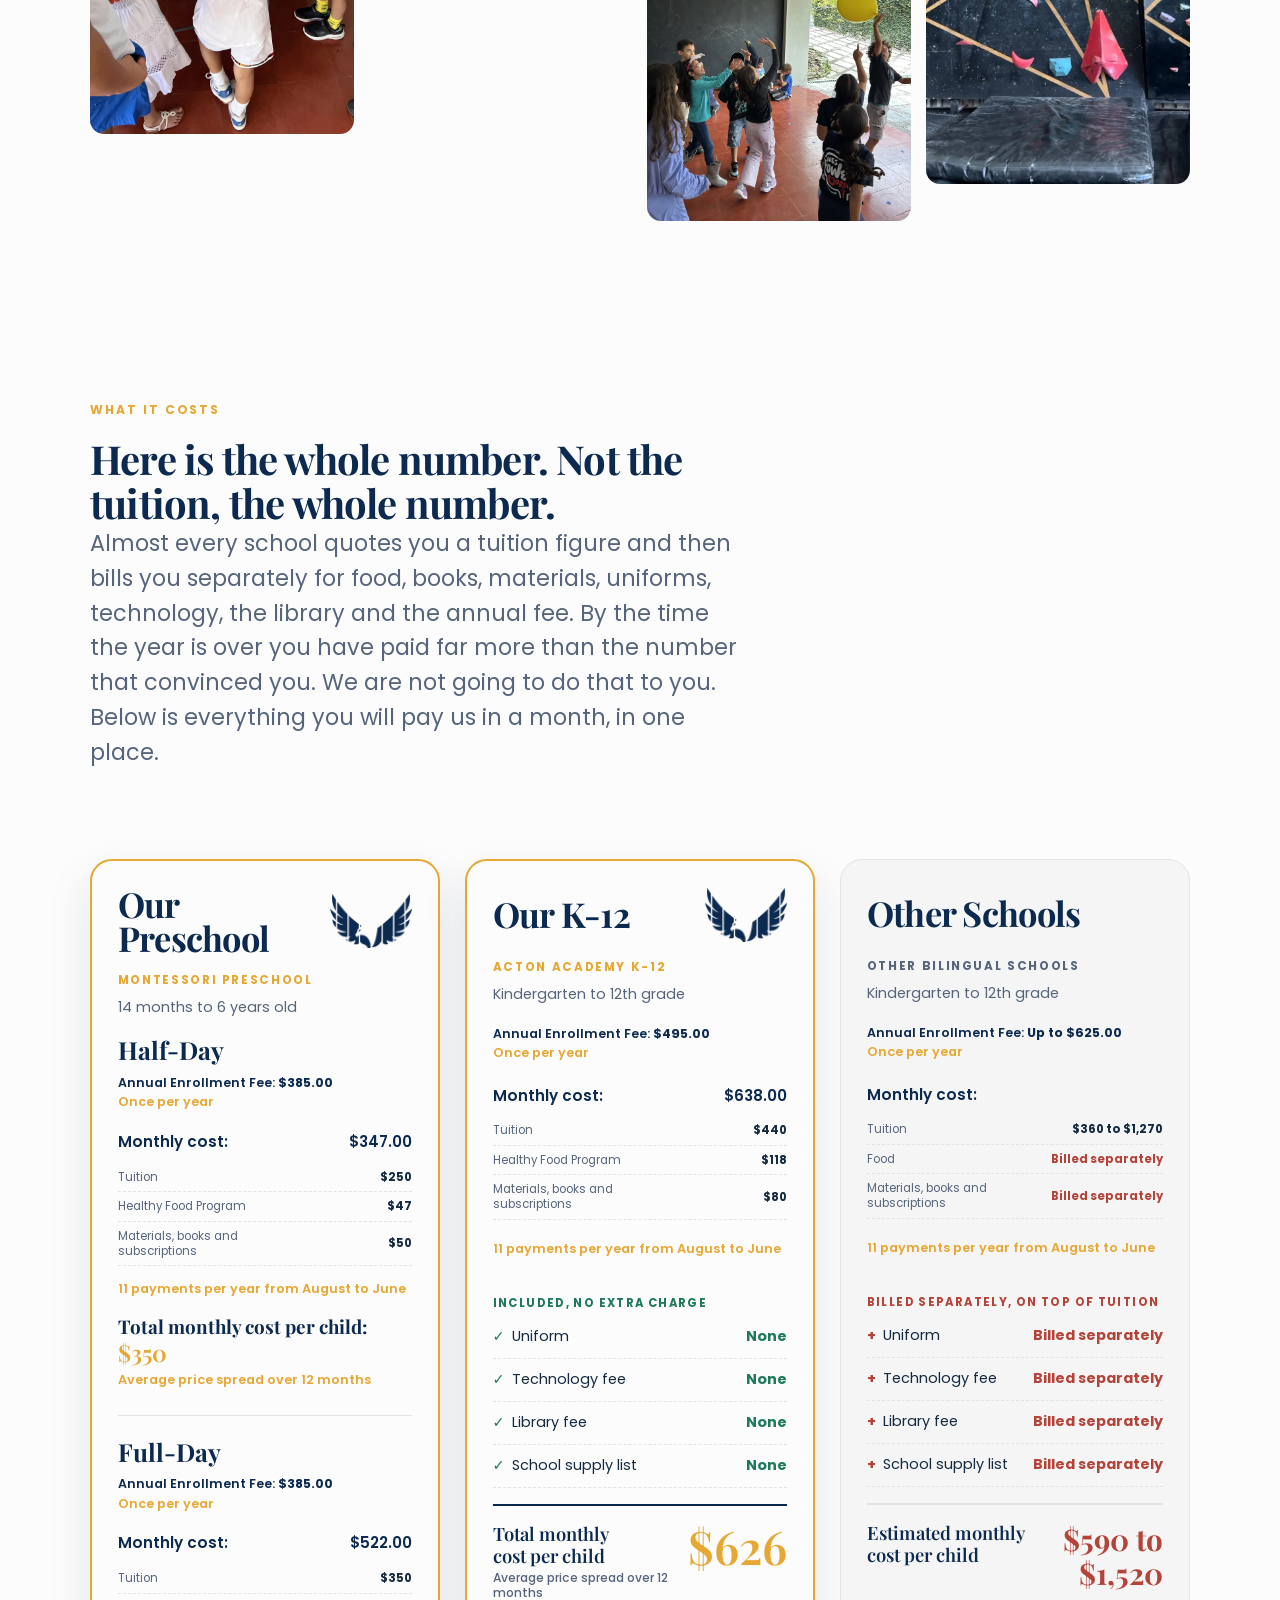
==== commit 6191162d: "Add bilingual Work at Acton page with three current openings" ====
--- a/index.html
+++ b/index.html
@@ -172,6 +172,7 @@
       <a href="#pricing">Price</a>
       <a href="testimonials.html">Parents</a>
       <a href="faq.html">Questions</a>
+      <a href="work-at-acton.html">Work at Acton</a>
       <a class="btn btn-primary" href="https://share.hsforms.com/2h3skzeE0QYiYAQn0uWO0YQe5xzt" target="_blank" rel="noopener">Schedule a call</a>
     </nav>
     <div class="lang"><span class="active">EN</span> &middot; <a href="es/index.html" hreflang="es">ES</a></div>
--- a/assets/css/styles.css
+++ b/assets/css/styles.css
@@ -664,3 +664,9 @@
 .vid blockquote::before{content:"\201C";color:var(--accent);font-size:1.4em;line-height:0;vertical-align:-.25em;margin-right:.06em}
 .vid figcaption{margin:0 1.5rem;font-size:.84rem;color:var(--muted);line-height:1.45}
 .vid figcaption b{display:block;color:var(--ink);font-weight:700;font-size:.95rem;margin-bottom:.15rem}
+
+/* Navigation with the careers link. */
+@media(min-width:1121px){.nav{gap:1rem}.nav a{white-space:nowrap;font-size:.84rem}.nav .btn{padding:.8rem 1.15rem}.brand{min-width:150px}}
+@media(min-width:901px) and (max-width:1120px){
+.nav-toggle{display:block;order:3}.nav{order:4;flex-basis:100%;flex-direction:column;align-items:flex-start;gap:.2rem;padding:.5rem 0 1.1rem;display:none}.nav.open{display:flex}.nav a{padding:.55rem 0;font-size:1rem;width:100%;border-bottom:1px solid var(--line)}.header-inner{flex-wrap:wrap;min-height:70px}
+}
